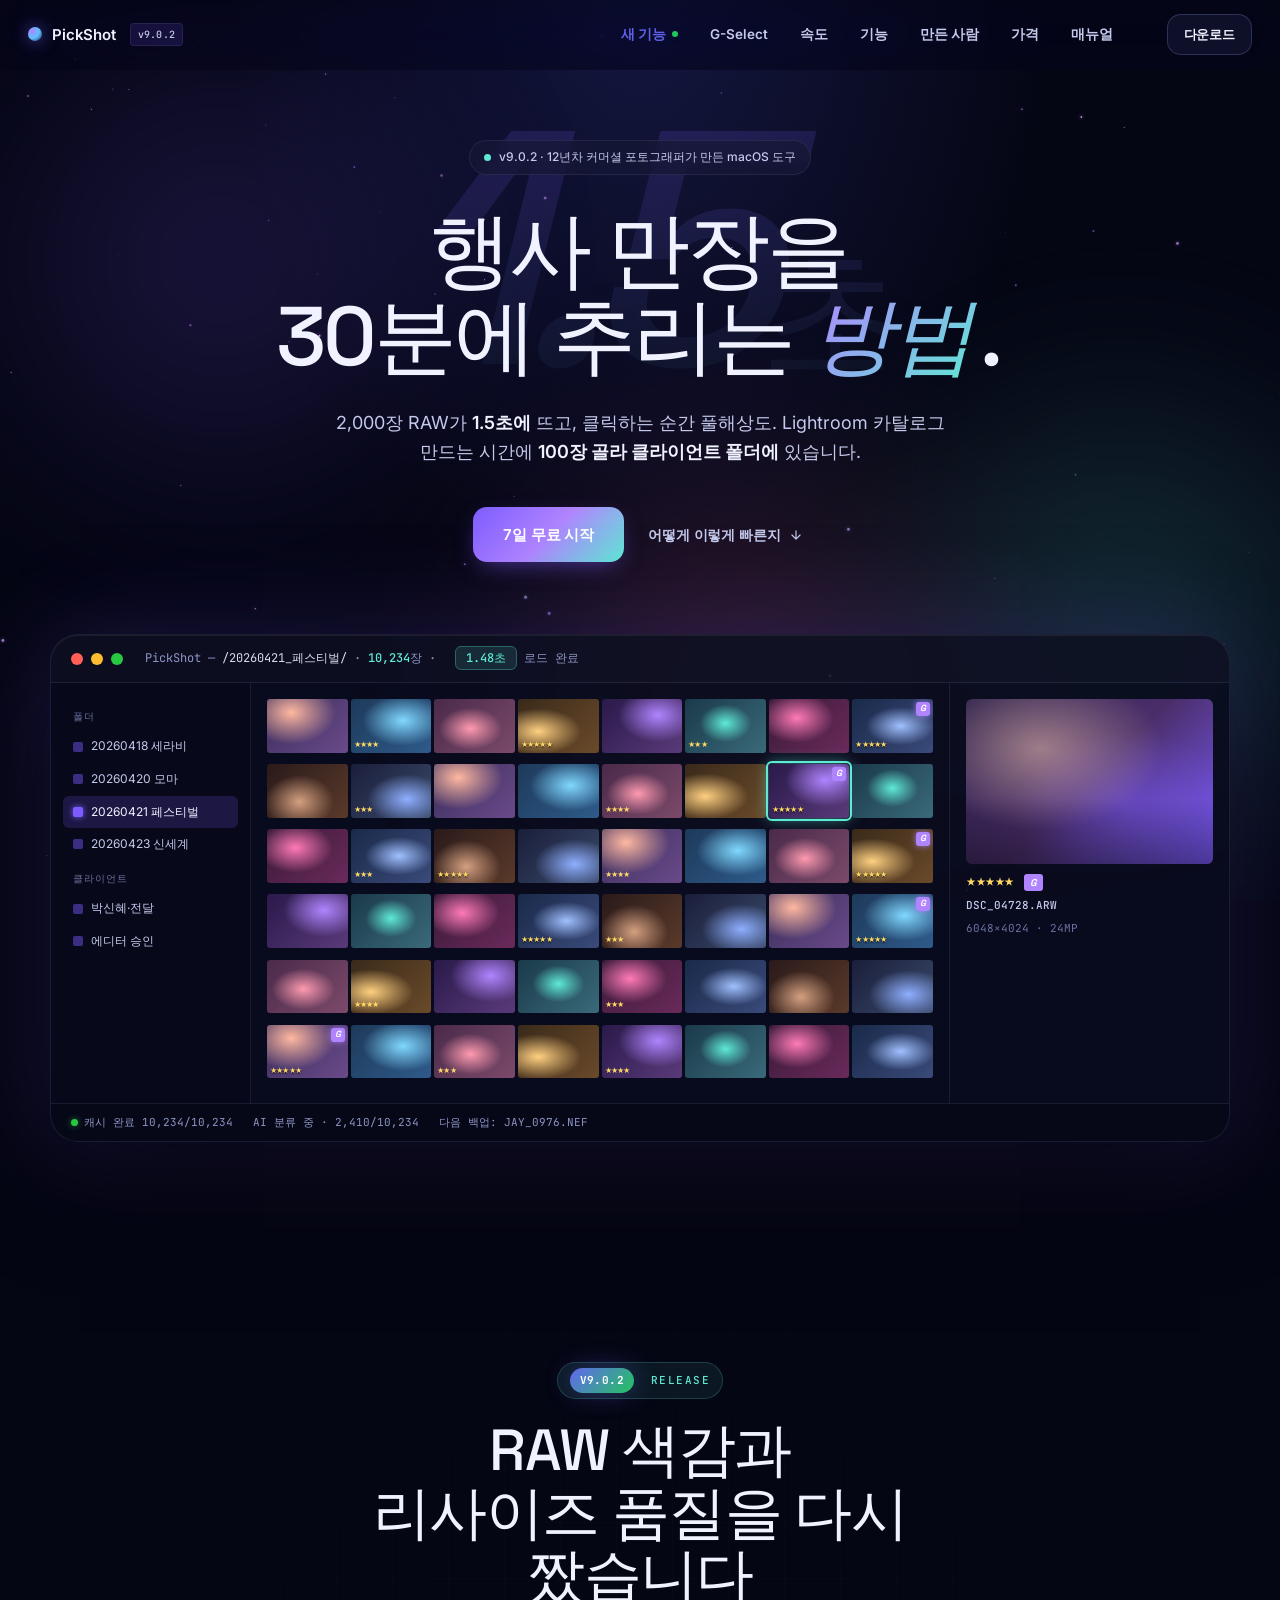
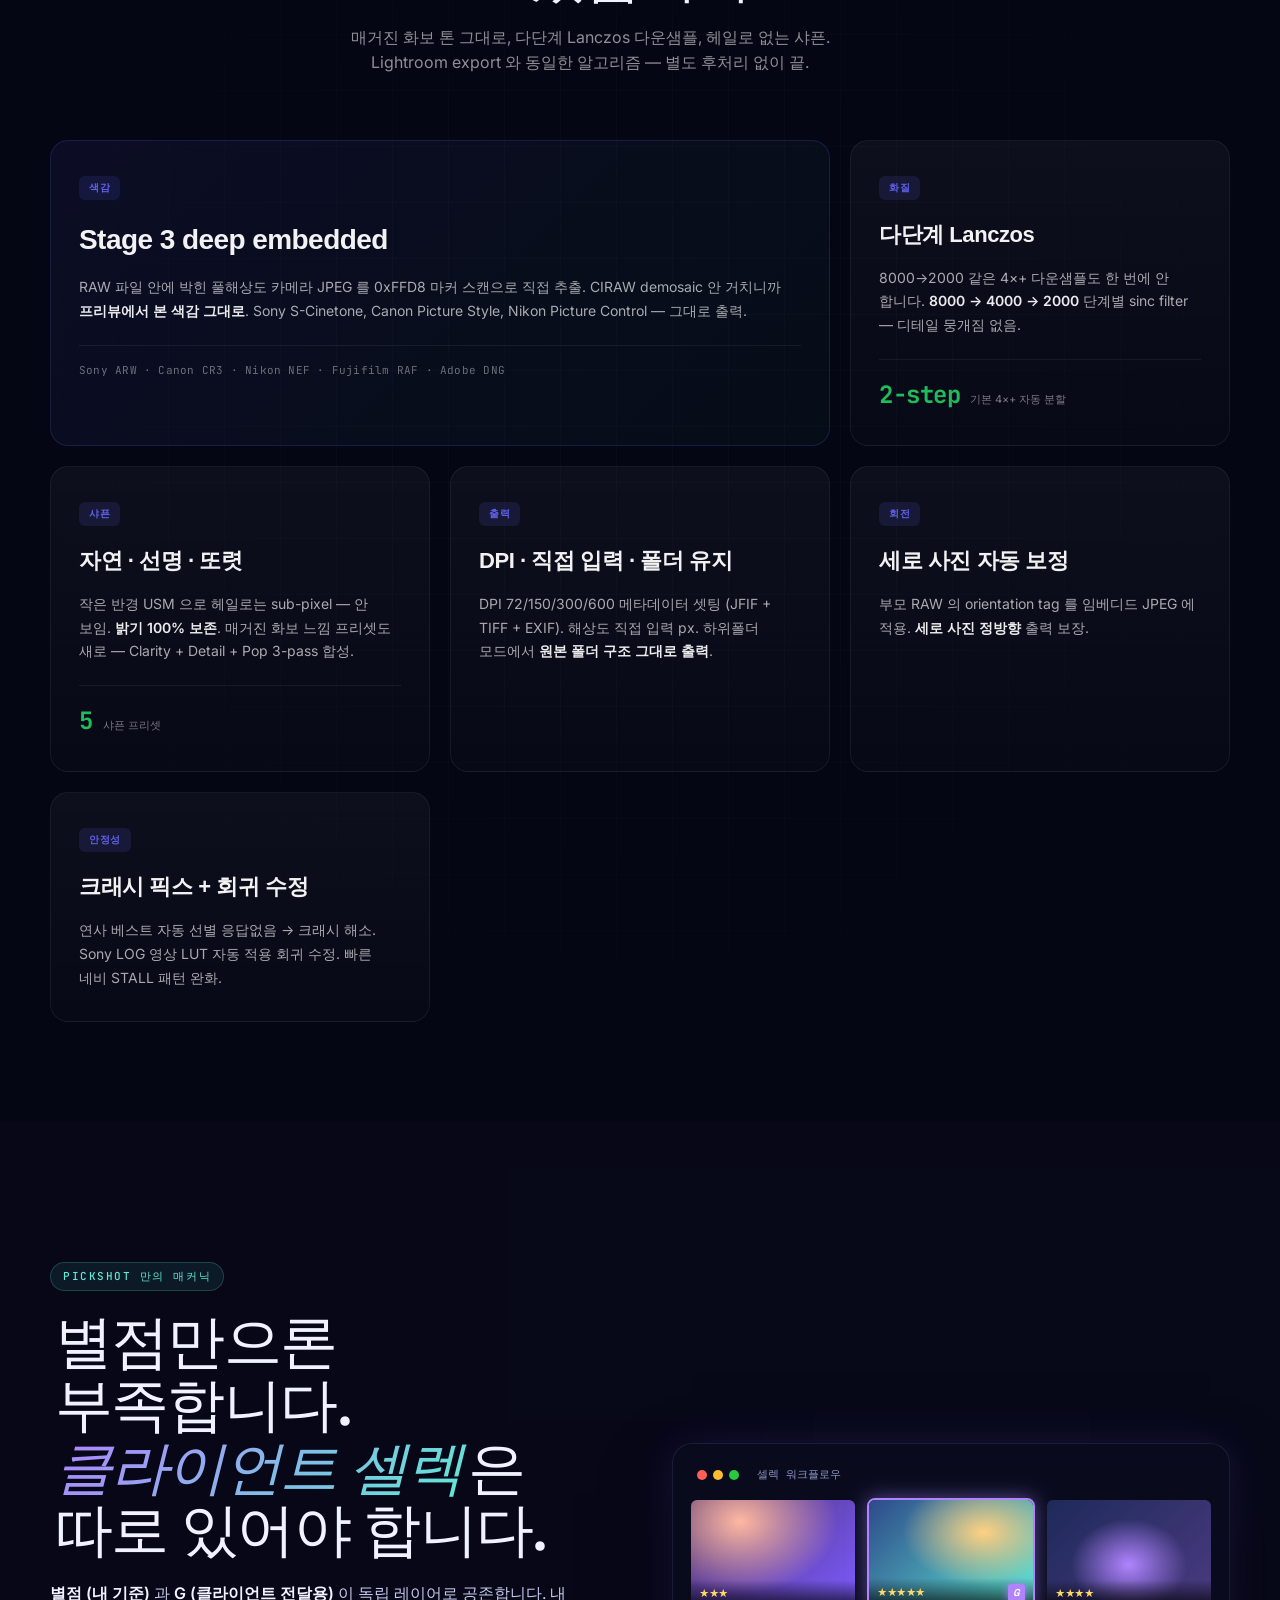
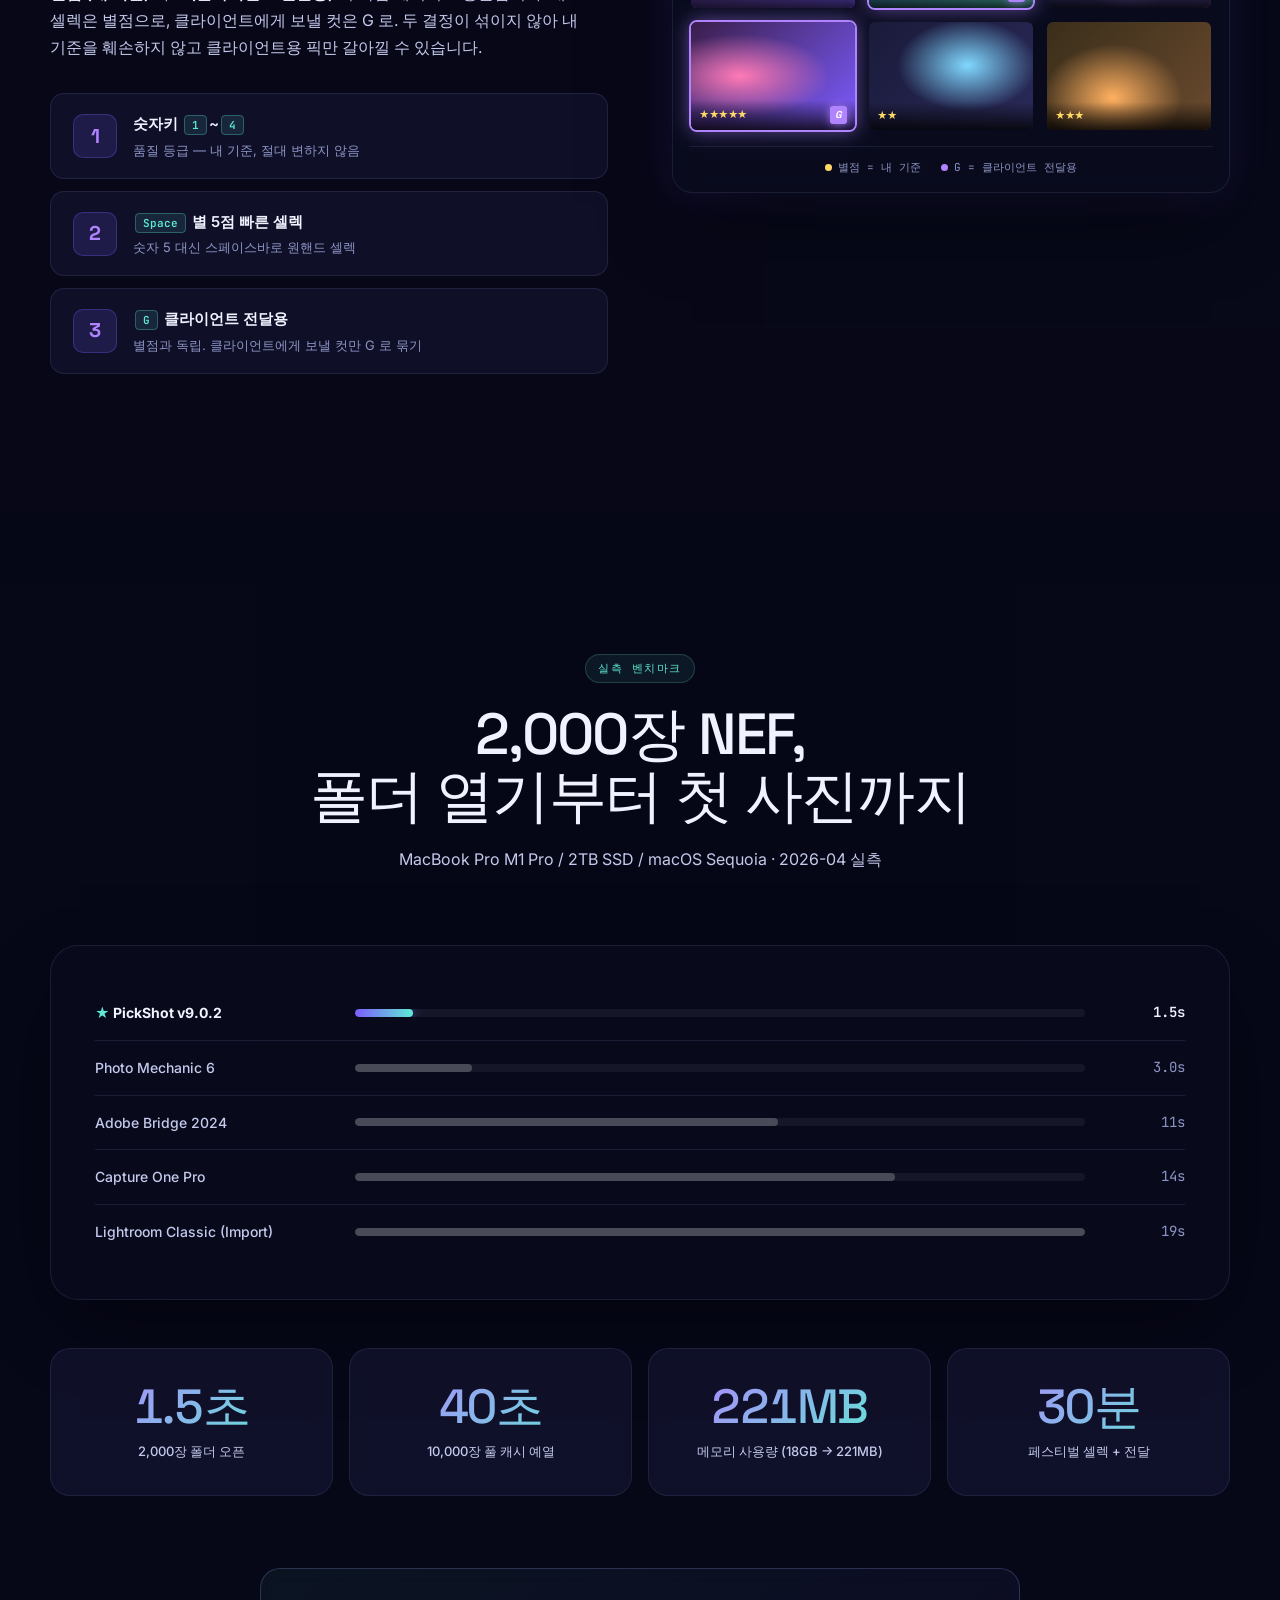
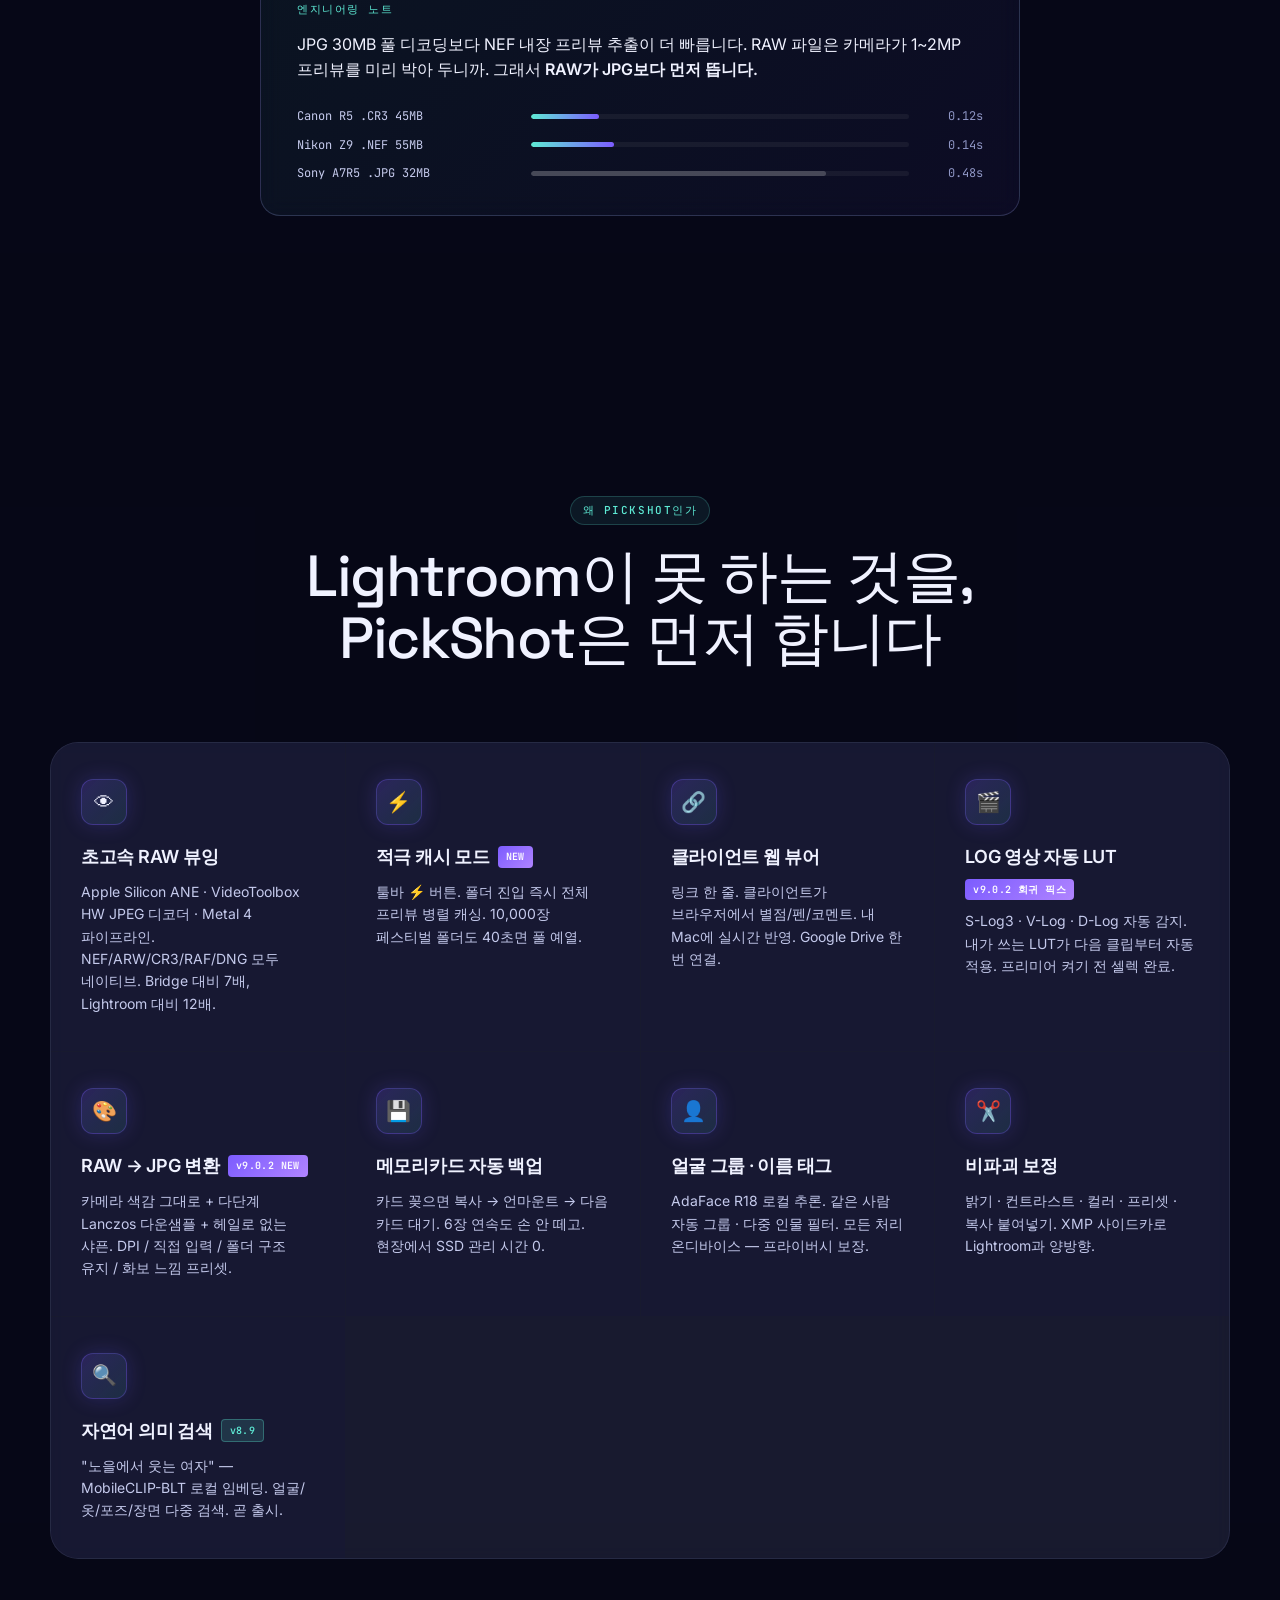
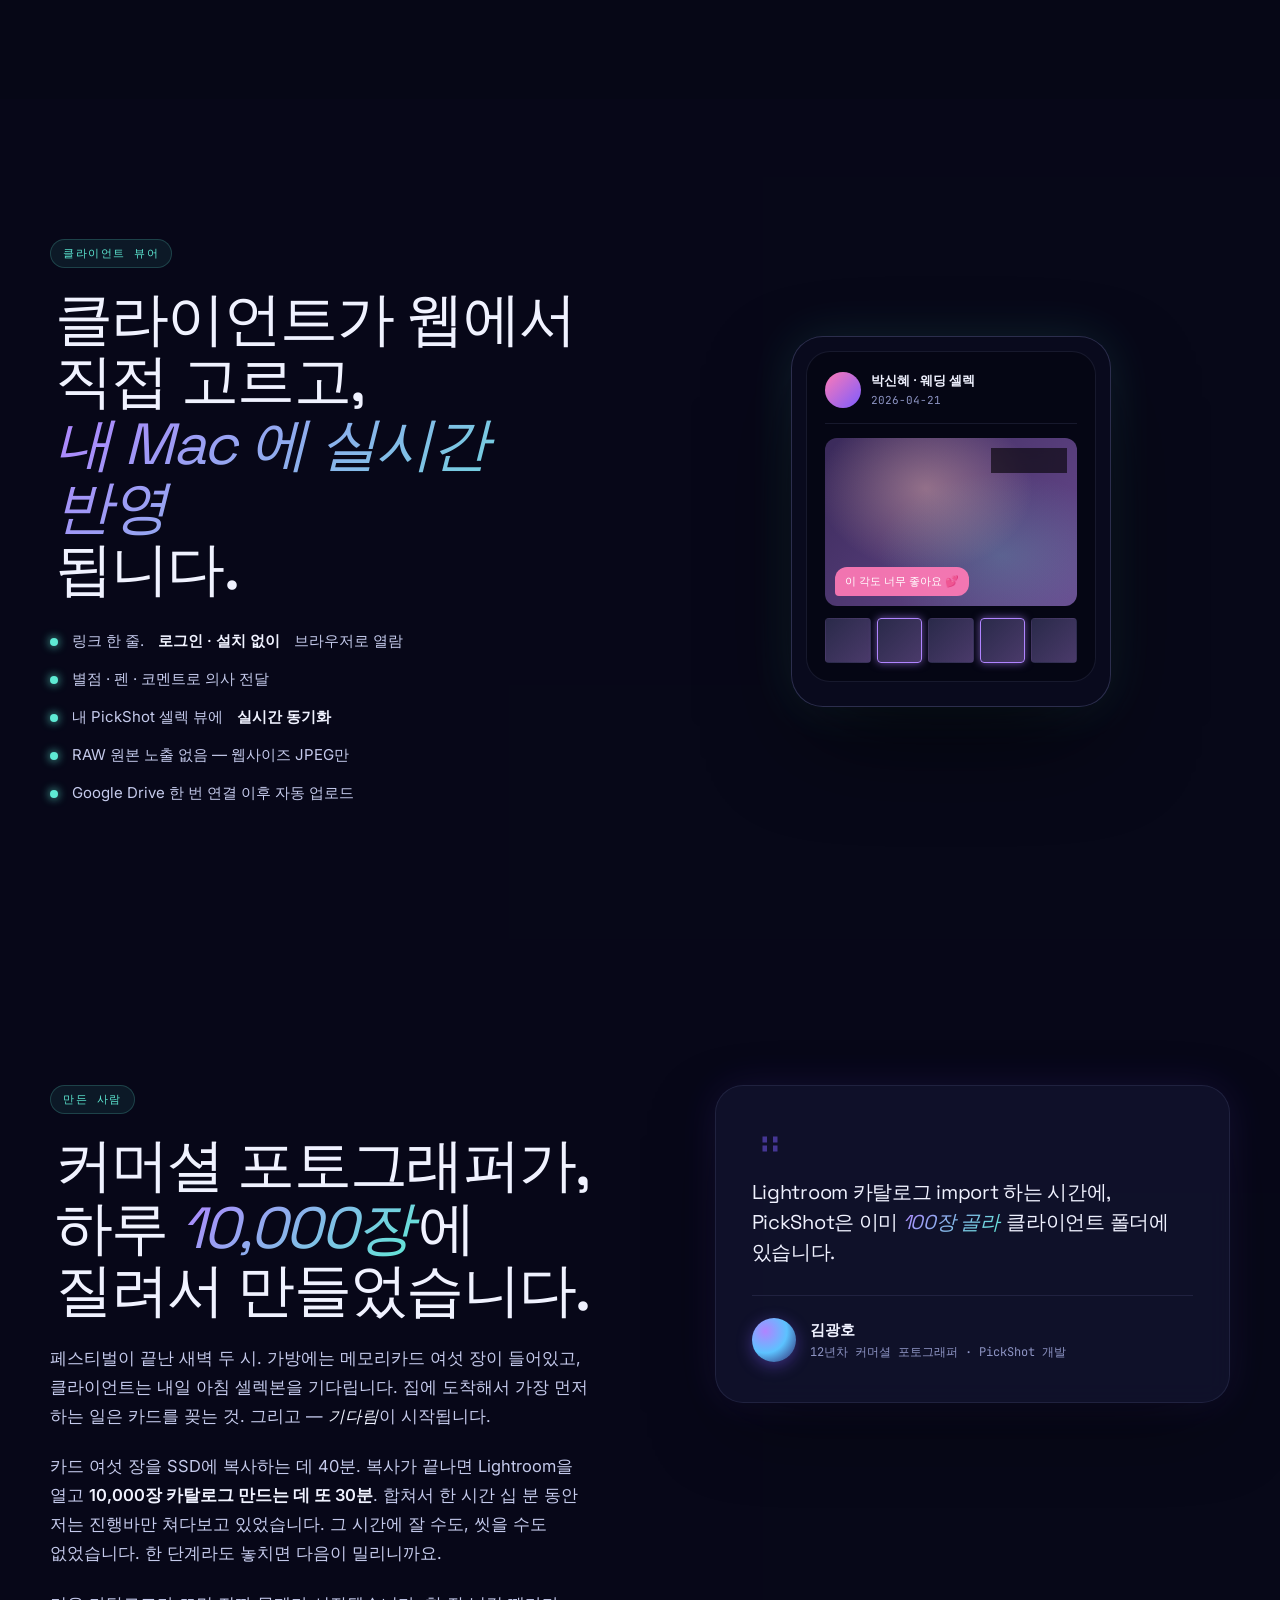
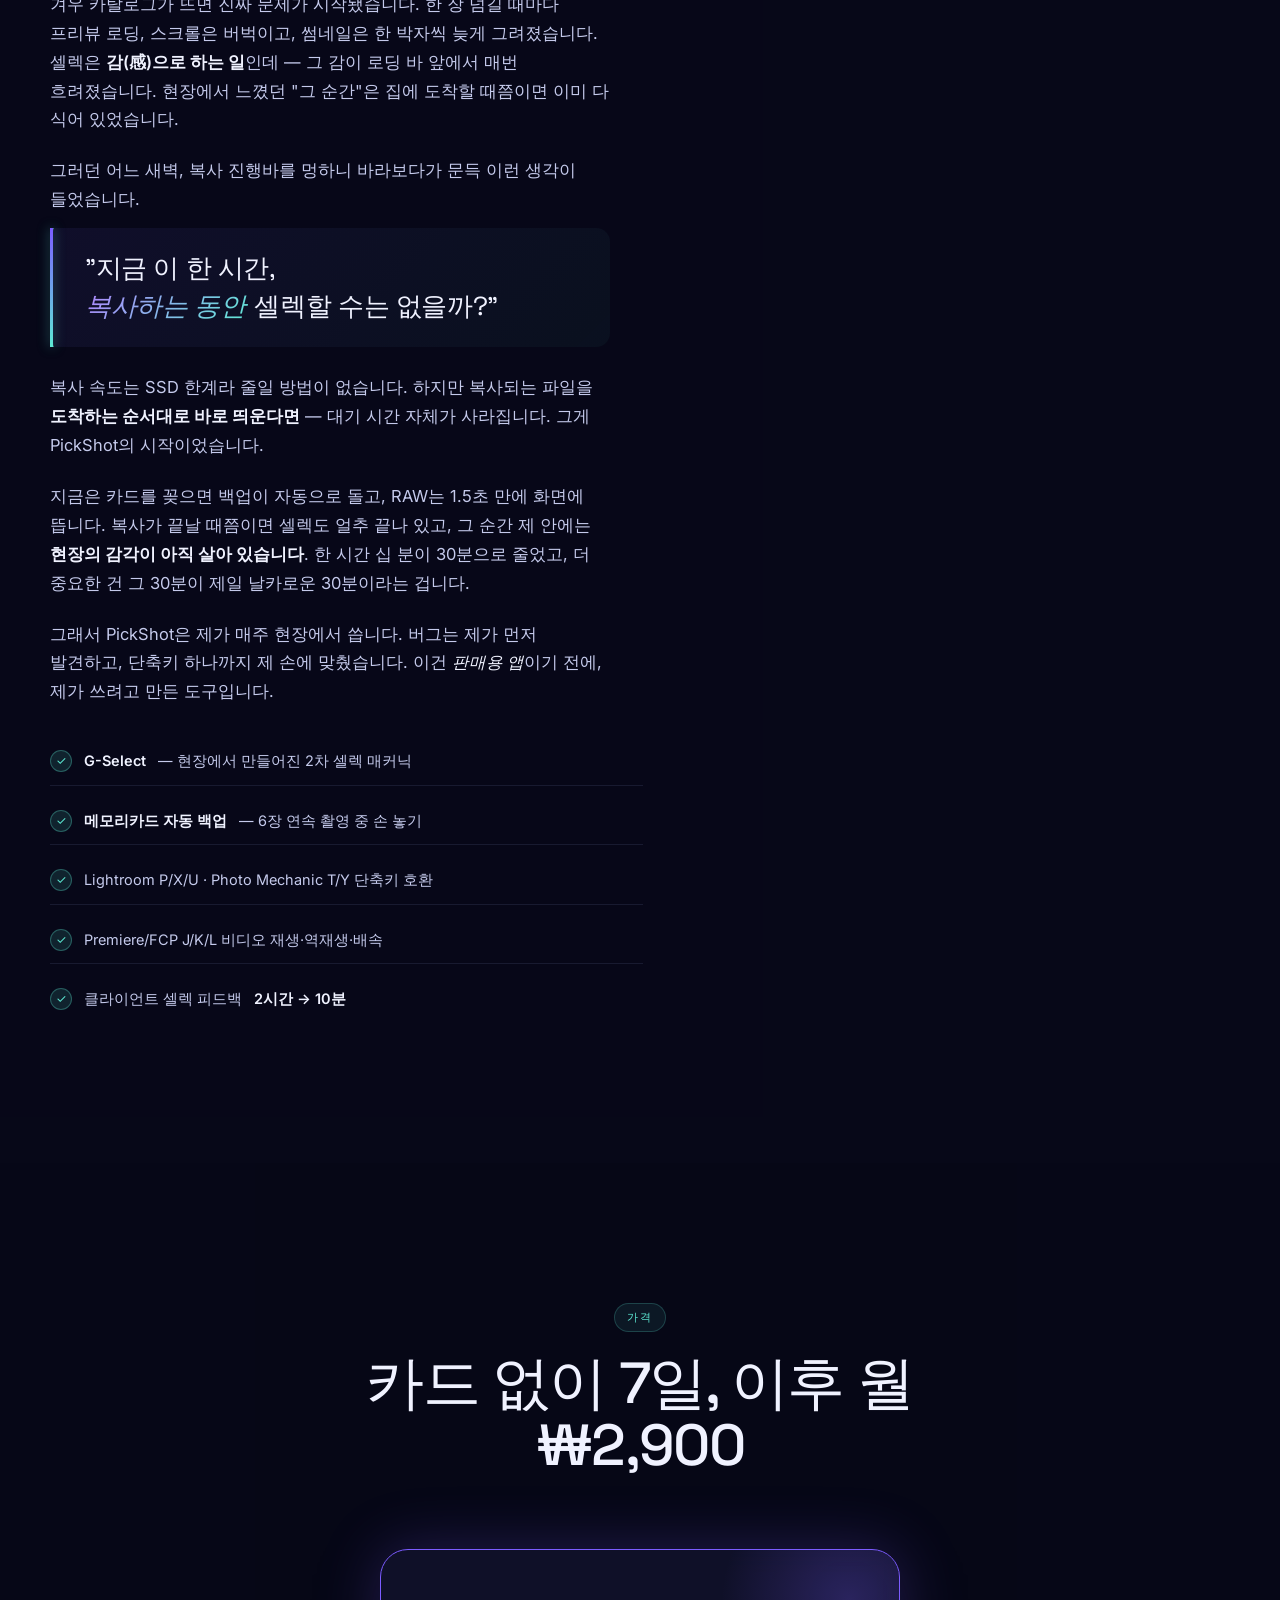
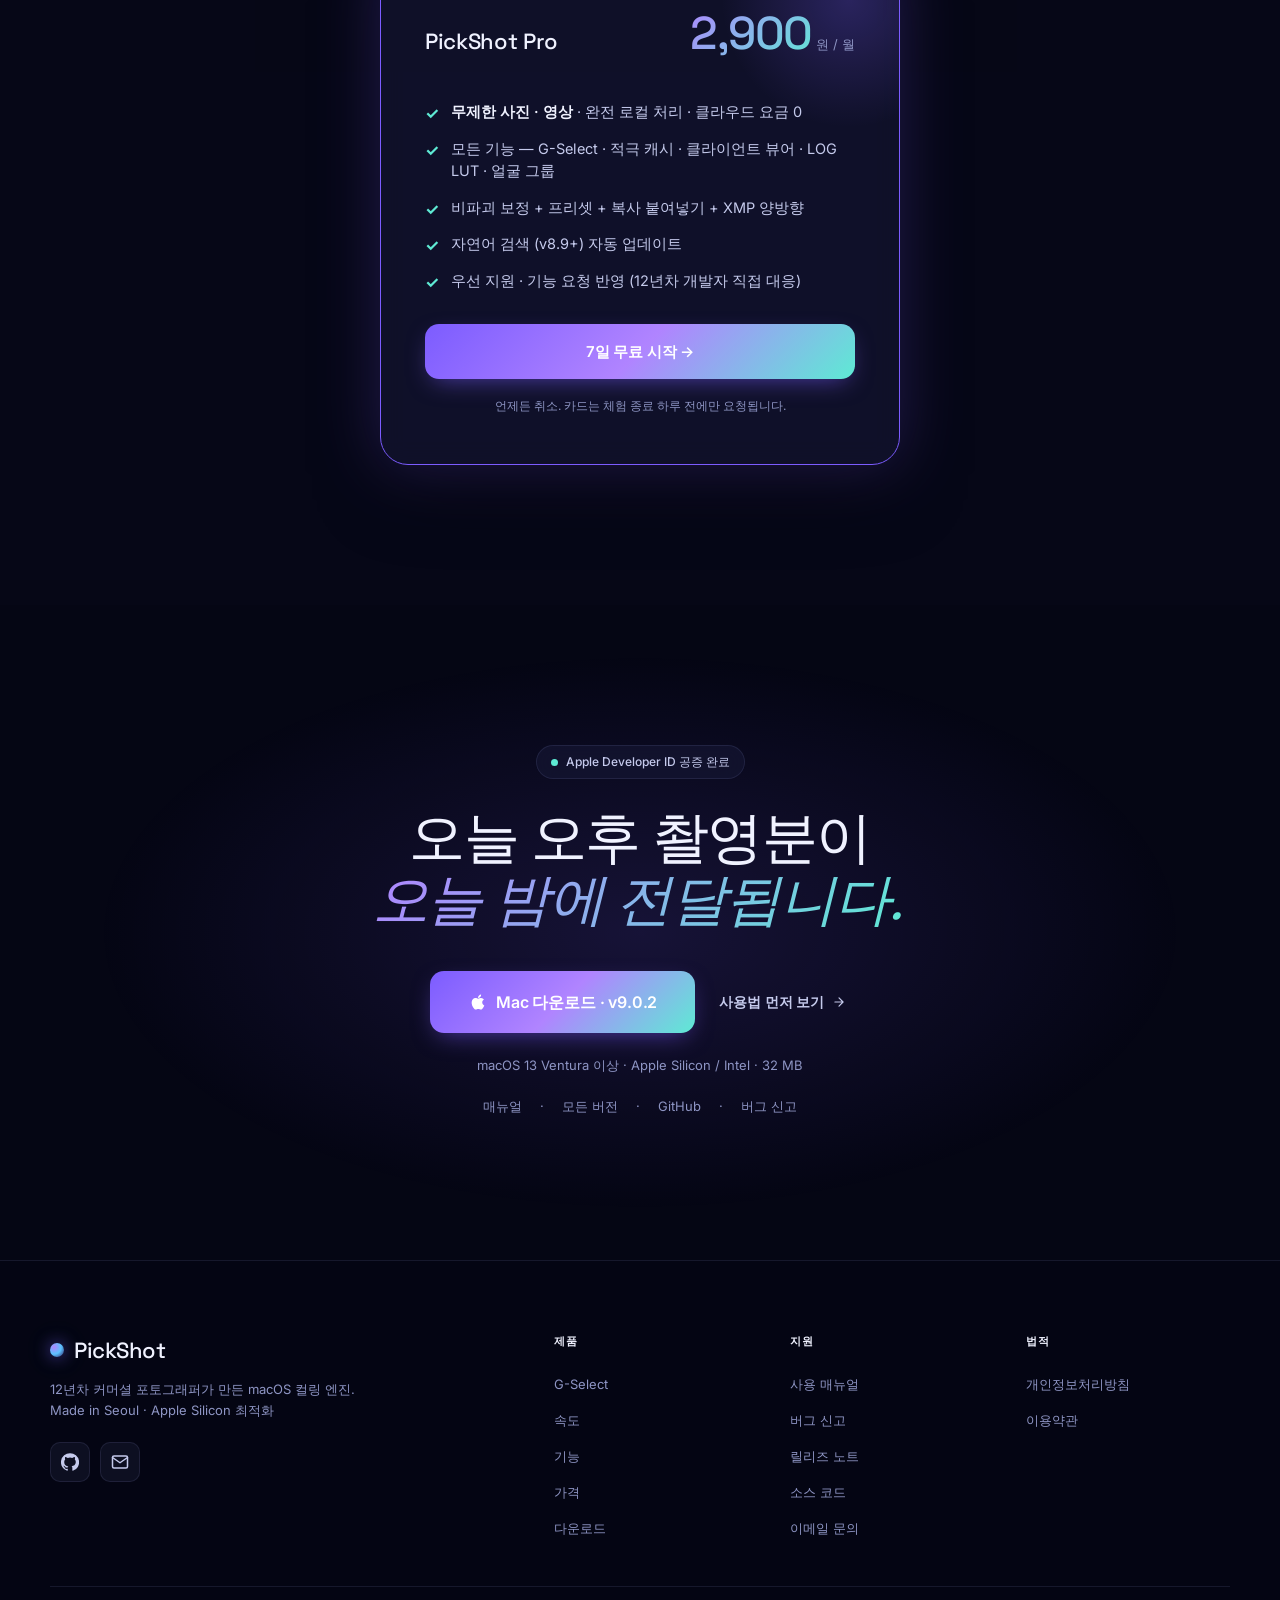
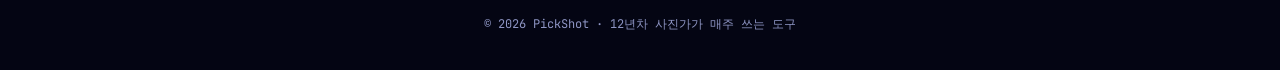
==== index.html @ ddb5039d "site: v9.0.2 다운로드 링크 + What's New 섹션 + 디자인 추가 - index.html v9.0.2 버전 표기 일괄 갱신 - 다운로드 URL → PickShot-" ====
<!DOCTYPE html>
<html lang="ko">
<head>
<meta charset="UTF-8">
<meta name="viewport" content="width=device-width, initial-scale=1.0">
<meta name="description" content="PickShot v9.0.2 — 행사 만장을 30분에 추리는 macOS 컬링 엔진. 12년차 커머셜 포토그래퍼가 만듦. 2,000장 RAW 1.5초. 7일 무료.">
<meta name="theme-color" content="#050614">
<meta property="og:title" content="PickShot — 행사 만장을 30분에 추리는 방법">
<meta property="og:description" content="v9.0.2 · 12년차 커머셜 포토그래퍼가 만든 macOS 셀렉 엔진. 7일 무료.">
<meta property="og:type" content="website">
<title>PickShot — 행사 만장을 30분에 추리는 방법</title>
<link rel="stylesheet" href="style.css">
<link rel="preconnect" href="https://fonts.googleapis.com">
<link rel="preconnect" href="https://fonts.gstatic.com" crossorigin>
<link href="https://fonts.googleapis.com/css2?family=Space+Grotesk:wght@400;500;600;700&family=Inter:wght@300;400;500;600;700&family=JetBrains+Mono:wght@400;500&display=swap" rel="stylesheet">
</head>
<body>

<div class="starfield" aria-hidden="true"><canvas id="stars-canvas"></canvas></div>
<div class="aurora" aria-hidden="true">
  <div class="aurora-blob b1"></div>
  <div class="aurora-blob b2"></div>
  <div class="aurora-blob b3"></div>
</div>

<!-- ============ NAV ============ -->
<nav class="nav" id="nav">
  <div class="nav-inner">
    <a href="#" class="logo">
      <span class="logo-orb"></span>
      <span class="logo-text">PickShot</span>
      <span class="logo-ver">v9.0.2</span>
    </a>
    <div class="nav-links">
      <a href="#whatsnew" class="nav-new">새 기능 <span class="nav-dot"></span></a>
      <a href="#gselect">G-Select</a>
      <a href="#speed">속도</a>
      <a href="#features">기능</a>
      <a href="#craft">만든 사람</a>
      <a href="#pricing">가격</a>
      <a href="manual.html">매뉴얼</a>
    </div>
    <a href="#download" class="btn btn-secondary btn-sm">다운로드</a>
  </div>
</nav>

<!-- ============ HERO ============ -->
<section class="hero">
  <div class="hero-inner">
    <div class="hero-big-num" aria-hidden="true">1.5<span class="hero-big-unit">초</span></div>

    <div class="hero-eyebrow">
      <span class="eyebrow-pulse"></span>
      v9.0.2 · 12년차 커머셜 포토그래퍼가 만든 macOS 도구
    </div>

    <h1 class="hero-title">
      <span class="h-line">행사 만장을</span>
      <span class="h-line">30분에 추리는 <span class="italic">방법</span>.</span>
    </h1>

    <p class="hero-sub">
      2,000장 RAW가 <strong>1.5초에</strong> 뜨고,
      클릭하는 순간 풀해상도. Lightroom 카탈로그 만드는 시간에
      <strong>100장 골라 클라이언트 폴더에</strong> 있습니다.
    </p>

    <div class="hero-cta">
      <a href="#download" class="btn btn-primary btn-lg">7일 무료 시작</a>
      <a href="#gselect" class="btn btn-ghost">
        어떻게 이렇게 빠른지
        <svg width="14" height="14" viewBox="0 0 24 24" fill="none" stroke="currentColor" stroke-width="2" stroke-linecap="round" stroke-linejoin="round"><path d="M12 5v14M5 12l7 7 7-7"/></svg>
      </a>
    </div>

    <!-- App mockup — synthetic thumbnails -->
    <div class="hero-app" data-reveal>
      <div class="app-frame">
        <div class="app-chrome">
          <span class="dot r"></span><span class="dot y"></span><span class="dot g"></span>
          <span class="app-title">PickShot — <span id="app-folder">/20260421_페스티벌/</span> · <span id="app-count">10,234</span>장 · <span class="app-timer" id="app-timer">1.48초</span> 로드 완료</span>
        </div>
        <div class="app-body">
          <!-- Sidebar -->
          <aside class="app-side">
            <div class="side-section">폴더</div>
            <div class="side-item">20260418 세라비</div>
            <div class="side-item">20260420 모마</div>
            <div class="side-item active">20260421 페스티벌</div>
            <div class="side-item">20260423 신세계</div>
            <div class="side-section">클라이언트</div>
            <div class="side-item">박신혜·전달</div>
            <div class="side-item">에디터 승인</div>
          </aside>

          <!-- Thumbnail grid (synthetic) -->
          <div class="app-grid" id="app-grid"></div>

          <!-- Preview pane -->
          <div class="app-preview">
            <div class="preview-img"></div>
            <div class="preview-meta">
              <span class="stars">★★★★★</span>
              <span class="g-badge">G</span>
              <span class="meta-name">DSC_04728.ARW</span>
              <span class="meta-res">6048×4024 · 24MP</span>
            </div>
          </div>
        </div>
        <div class="app-status">
          <span class="status-item"><span class="status-dot green"></span>캐시 완료 10,234/10,234</span>
          <span class="status-item">AI 분류 중 · 2,410/10,234</span>
          <span class="status-item">다음 백업: JAY_0976.NEF</span>
        </div>
      </div>
    </div>
  </div>
</section>

<!-- ============ WHAT'S NEW v9.0.2 ============ -->
<section class="section section-whatsnew" id="whatsnew">
  <div class="section-inner">
    <div class="whatsnew-head">
      <div class="kicker"><span class="ver-pill">v9.0.2</span> RELEASE</div>
      <h2 class="section-title">RAW 색감과<br>리사이즈 품질을 다시 짰습니다</h2>
      <p class="section-sub">매거진 화보 톤 그대로, 다단계 Lanczos 다운샘플, 헤일로 없는 샤픈.<br>Lightroom export 와 동일한 알고리즘 — 별도 후처리 없이 끝.</p>
    </div>

    <div class="whatsnew-grid">
      <!-- 1. Stage 3 색감 -->
      <div class="wn-card wn-hero" data-reveal>
        <div class="wn-tag">색감</div>
        <div class="wn-title">Stage 3 deep embedded</div>
        <div class="wn-body">
          RAW 파일 안에 박힌 풀해상도 카메라 JPEG 를 0xFFD8 마커 스캔으로 직접 추출.
          CIRAW demosaic 안 거치니까 <strong>프리뷰에서 본 색감 그대로</strong>.
          Sony S-Cinetone, Canon Picture Style, Nikon Picture Control — 그대로 출력.
        </div>
        <div class="wn-meta">Sony ARW · Canon CR3 · Nikon NEF · Fujifilm RAF · Adobe DNG</div>
      </div>

      <!-- 2. Multi-step Lanczos -->
      <div class="wn-card" data-reveal>
        <div class="wn-tag">화질</div>
        <div class="wn-title">다단계 Lanczos</div>
        <div class="wn-body">
          8000→2000 같은 4×+ 다운샘플도 한 번에 안 합니다.
          <strong>8000 → 4000 → 2000</strong> 단계별 sinc filter — 디테일 뭉개짐 없음.
        </div>
        <div class="wn-stat"><span class="wn-num">2-step</span><span class="wn-cap">기본 4×+ 자동 분할</span></div>
      </div>

      <!-- 3. 샤픈 -->
      <div class="wn-card" data-reveal>
        <div class="wn-tag">샤픈</div>
        <div class="wn-title">자연 · 선명 · 또렷</div>
        <div class="wn-body">
          작은 반경 USM 으로 헤일로는 sub-pixel — 안 보임.
          <strong>밝기 100% 보존</strong>.
          매거진 화보 느낌 프리셋도 새로 — Clarity + Detail + Pop 3-pass 합성.
        </div>
        <div class="wn-stat"><span class="wn-num">5</span><span class="wn-cap">샤픈 프리셋</span></div>
      </div>

      <!-- 4. DPI / 해상도 -->
      <div class="wn-card" data-reveal>
        <div class="wn-tag">출력</div>
        <div class="wn-title">DPI · 직접 입력 · 폴더 유지</div>
        <div class="wn-body">
          DPI 72/150/300/600 메타데이터 셋팅 (JFIF + TIFF + EXIF).
          해상도 직접 입력 px.
          하위폴더 모드에서 <strong>원본 폴더 구조 그대로 출력</strong>.
        </div>
      </div>

      <!-- 5. 회전 자동 -->
      <div class="wn-card" data-reveal>
        <div class="wn-tag">회전</div>
        <div class="wn-title">세로 사진 자동 보정</div>
        <div class="wn-body">
          부모 RAW 의 orientation tag 를 임베디드 JPEG 에 적용.
          <strong>세로 사진 정방향</strong> 출력 보장.
        </div>
      </div>

      <!-- 6. 안정성 -->
      <div class="wn-card" data-reveal>
        <div class="wn-tag">안정성</div>
        <div class="wn-title">크래시 픽스 + 회귀 수정</div>
        <div class="wn-body">
          연사 베스트 자동 선별 응답없음 → 크래시 해소.
          Sony LOG 영상 LUT 자동 적용 회귀 수정.
          빠른 네비 STALL 패턴 완화.
        </div>
      </div>
    </div>
  </div>
</section>

<!-- ============ G-SELECT (promoted to #2) ============ -->
<section class="section section-gselect" id="gselect">
  <div class="section-inner">
    <div class="gs-grid">
      <div class="gs-copy">
        <div class="kicker">PickShot 만의 매커닉</div>
        <h2 class="section-title">
          별점만으론 부족합니다.<br>
          <span class="italic">클라이언트 셀렉</span>은 따로 있어야 합니다.
        </h2>
        <p class="section-sub">
          <strong>별점 (내 기준)</strong> 과 <strong>G (클라이언트 전달용)</strong> 이
          독립 레이어로 공존합니다. 내 셀렉은 별점으로, 클라이언트에게 보낼 컷은 G 로.
          두 결정이 섞이지 않아 내 기준을 훼손하지 않고 클라이언트용 픽만 갈아낄 수 있습니다.
        </p>
        <div class="gs-steps">
          <div class="gs-step" data-reveal>
            <div class="gs-step-num">1</div>
            <div>
              <div class="gs-step-title">숫자키 <kbd>1</kbd>~<kbd>4</kbd></div>
              <div class="gs-step-desc">품질 등급 — 내 기준, 절대 변하지 않음</div>
            </div>
          </div>
          <div class="gs-step" data-reveal>
            <div class="gs-step-num">2</div>
            <div>
              <div class="gs-step-title"><kbd>Space</kbd> 별 5점 빠른 셀렉</div>
              <div class="gs-step-desc">숫자 5 대신 스페이스바로 원핸드 셀렉</div>
            </div>
          </div>
          <div class="gs-step" data-reveal>
            <div class="gs-step-num">3</div>
            <div>
              <div class="gs-step-title"><kbd>G</kbd> 클라이언트 전달용</div>
              <div class="gs-step-desc">별점과 독립. 클라이언트에게 보낼 컷만 G 로 묶기</div>
            </div>
          </div>
        </div>
      </div>

      <div class="gs-demo" data-reveal>
        <div class="gs-mock">
          <div class="gs-mock-head">
            <span class="dot r"></span><span class="dot y"></span><span class="dot g"></span>
            <span>셀렉 워크플로우</span>
          </div>
          <div class="gs-tiles">
            <div class="gs-tile"><div class="gs-ph g-ph-1"></div><div class="gs-meta"><span class="gs-stars">★★★</span></div></div>
            <div class="gs-tile picked"><div class="gs-ph g-ph-2"></div><div class="gs-meta"><span class="gs-stars">★★★★★</span><span class="gs-g">G</span></div></div>
            <div class="gs-tile"><div class="gs-ph g-ph-3"></div><div class="gs-meta"><span class="gs-stars">★★★★</span></div></div>
            <div class="gs-tile picked"><div class="gs-ph g-ph-4"></div><div class="gs-meta"><span class="gs-stars">★★★★★</span><span class="gs-g">G</span></div></div>
            <div class="gs-tile"><div class="gs-ph g-ph-5"></div><div class="gs-meta"><span class="gs-stars">★★</span></div></div>
            <div class="gs-tile"><div class="gs-ph g-ph-6"></div><div class="gs-meta"><span class="gs-stars">★★★</span></div></div>
          </div>
          <div class="gs-legend">
            <span><span class="dot-s"></span>별점 = 내 기준</span>
            <span><span class="dot-g"></span>G = 클라이언트 전달용</span>
          </div>
        </div>
      </div>
    </div>
  </div>
</section>

<!-- ============ SPEED & BENCH ============ -->
<section class="section section-speed" id="speed">
  <div class="section-inner">
    <div class="section-head center">
      <div class="kicker">실측 벤치마크</div>
      <h2 class="section-title">2,000장 NEF,<br>폴더 열기부터 첫 사진까지</h2>
      <p class="section-sub center">MacBook Pro M1 Pro / 2TB SSD / macOS Sequoia · 2026-04 실측</p>
    </div>

    <div class="speed-bench" data-reveal>
      <div class="bench-row">
        <span class="bench-app">PickShot v9.0.2</span>
        <div class="bench-bar"><div class="bench-fill us" style="--w:8%"></div></div>
        <span class="bench-time"><strong>1.5s</strong></span>
      </div>
      <div class="bench-row">
        <span class="bench-app">Photo Mechanic 6</span>
        <div class="bench-bar"><div class="bench-fill them" style="--w:16%"></div></div>
        <span class="bench-time">3.0s</span>
      </div>
      <div class="bench-row">
        <span class="bench-app">Adobe Bridge 2024</span>
        <div class="bench-bar"><div class="bench-fill them" style="--w:58%"></div></div>
        <span class="bench-time">11s</span>
      </div>
      <div class="bench-row">
        <span class="bench-app">Capture One Pro</span>
        <div class="bench-bar"><div class="bench-fill them" style="--w:74%"></div></div>
        <span class="bench-time">14s</span>
      </div>
      <div class="bench-row">
        <span class="bench-app">Lightroom Classic (Import)</span>
        <div class="bench-bar"><div class="bench-fill them" style="--w:100%"></div></div>
        <span class="bench-time">19s</span>
      </div>
    </div>

    <div class="speed-cards">
      <div class="speed-card" data-reveal>
        <div class="speed-num" data-count="1.5" data-suffix="초">0.0초</div>
        <div class="speed-label">2,000장 폴더 오픈</div>
      </div>
      <div class="speed-card" data-reveal>
        <div class="speed-num" data-count="40" data-suffix="초">0초</div>
        <div class="speed-label">10,000장 풀 캐시 예열</div>
      </div>
      <div class="speed-card" data-reveal>
        <div class="speed-num" data-count="221" data-suffix="MB">0MB</div>
        <div class="speed-label">메모리 사용량 (18GB → 221MB)</div>
      </div>
      <div class="speed-card" data-reveal>
        <div class="speed-num" data-count="30" data-suffix="분">0분</div>
        <div class="speed-label">페스티벌 셀렉 + 전달</div>
      </div>
    </div>

    <div class="tip-box" data-reveal>
      <div class="tip-label">엔지니어링 노트</div>
      <p class="tip-body">
        JPG 30MB 풀 디코딩보다 NEF 내장 프리뷰 추출이 더 빠릅니다.
        RAW 파일은 카메라가 1~2MP 프리뷰를 미리 박아 두니까.
        그래서 <strong>RAW가 JPG보다 먼저 뜹니다.</strong>
      </p>
      <div class="tip-bench">
        <div class="tip-row"><span>Canon R5 .CR3 45MB</span><div class="tip-bar"><div class="tip-fill us" style="--w:18%"></div></div><span class="tip-t">0.12s</span></div>
        <div class="tip-row"><span>Nikon Z9 .NEF 55MB</span><div class="tip-bar"><div class="tip-fill us" style="--w:22%"></div></div><span class="tip-t">0.14s</span></div>
        <div class="tip-row"><span>Sony A7R5 .JPG 32MB</span><div class="tip-bar"><div class="tip-fill them" style="--w:78%"></div></div><span class="tip-t">0.48s</span></div>
      </div>
    </div>
  </div>
</section>

<!-- ============ FEATURES ============ -->
<section class="section section-features" id="features">
  <div class="section-inner">
    <div class="section-head center">
      <div class="kicker">왜 PickShot인가</div>
      <h2 class="section-title">Lightroom이 못 하는 것을,<br>PickShot은 먼저 합니다</h2>
    </div>

    <div class="features-grid">
      <div class="feat" data-reveal>
        <div class="feat-ico">👁</div>
        <div class="feat-title">초고속 RAW 뷰잉</div>
        <div class="feat-desc">
          Apple Silicon ANE · VideoToolbox HW JPEG 디코더 · Metal 4 파이프라인.
          NEF/ARW/CR3/RAF/DNG 모두 네이티브. Bridge 대비 7배, Lightroom 대비 12배.
        </div>
      </div>
      <div class="feat" data-reveal>
        <div class="feat-ico">⚡</div>
        <div class="feat-title">적극 캐시 모드 <span class="feat-new">NEW</span></div>
        <div class="feat-desc">
          툴바 ⚡ 버튼. 폴더 진입 즉시 전체 프리뷰 병렬 캐싱.
          10,000장 페스티벌 폴더도 40초면 풀 예열.
        </div>
      </div>
      <div class="feat" data-reveal>
        <div class="feat-ico">🔗</div>
        <div class="feat-title">클라이언트 웹 뷰어</div>
        <div class="feat-desc">
          링크 한 줄. 클라이언트가 브라우저에서 별점/펜/코멘트.
          내 Mac에 실시간 반영. Google Drive 한 번 연결.
        </div>
      </div>
      <div class="feat" data-reveal>
        <div class="feat-ico">🎬</div>
        <div class="feat-title">LOG 영상 자동 LUT <span class="feat-new">v9.0.2 회귀 픽스</span></div>
        <div class="feat-desc">
          S-Log3 · V-Log · D-Log 자동 감지. 내가 쓰는 LUT가
          다음 클립부터 자동 적용. 프리미어 켜기 전 셀렉 완료.
        </div>
      </div>

      <div class="feat" data-reveal>
        <div class="feat-ico">🎨</div>
        <div class="feat-title">RAW → JPG 변환 <span class="feat-new">v9.0.2 NEW</span></div>
        <div class="feat-desc">
          카메라 색감 그대로 + 다단계 Lanczos 다운샘플 + 헤일로 없는 샤픈.
          DPI / 직접 입력 / 폴더 구조 유지 / 화보 느낌 프리셋.
        </div>
      </div>
      <div class="feat" data-reveal>
        <div class="feat-ico">💾</div>
        <div class="feat-title">메모리카드 자동 백업</div>
        <div class="feat-desc">
          카드 꽂으면 복사 → 언마운트 → 다음 카드 대기.
          6장 연속도 손 안 떼고. 현장에서 SSD 관리 시간 0.
        </div>
      </div>
      <div class="feat" data-reveal>
        <div class="feat-ico">👤</div>
        <div class="feat-title">얼굴 그룹 · 이름 태그</div>
        <div class="feat-desc">
          AdaFace R18 로컬 추론. 같은 사람 자동 그룹 · 다중 인물 필터.
          모든 처리 온디바이스 — 프라이버시 보장.
        </div>
      </div>
      <div class="feat" data-reveal>
        <div class="feat-ico">✂️</div>
        <div class="feat-title">비파괴 보정</div>
        <div class="feat-desc">
          밝기 · 컨트라스트 · 컬러 · 프리셋 · 복사 붙여넣기.
          XMP 사이드카로 Lightroom과 양방향.
        </div>
      </div>
      <div class="feat" data-reveal>
        <div class="feat-ico">🔍</div>
        <div class="feat-title">자연어 의미 검색 <span class="feat-soon">v8.9</span></div>
        <div class="feat-desc">
          "노을에서 웃는 여자" — MobileCLIP-BLT 로컬 임베딩.
          얼굴/옷/포즈/장면 다중 검색. 곧 출시.
        </div>
      </div>
    </div>
  </div>
</section>

<!-- ============ CLIENT VIEWER ============ -->
<section class="section section-client">
  <div class="section-inner">
    <div class="cv-grid">
      <div class="cv-copy">
        <div class="kicker">클라이언트 뷰어</div>
        <h2 class="section-title">
          클라이언트가 웹에서 직접 고르고,<br>
          <span class="italic">내 Mac 에 실시간 반영</span>됩니다.
        </h2>
        <ul class="cv-list">
          <li><span class="cv-dot"></span>링크 한 줄. <strong>로그인 · 설치 없이</strong> 브라우저로 열람</li>
          <li><span class="cv-dot"></span>별점 · 펜 · 코멘트로 의사 전달</li>
          <li><span class="cv-dot"></span>내 PickShot 셀렉 뷰에 <strong>실시간 동기화</strong></li>
          <li><span class="cv-dot"></span>RAW 원본 노출 없음 — 웹사이즈 JPEG만</li>
          <li><span class="cv-dot"></span>Google Drive 한 번 연결 이후 자동 업로드</li>
        </ul>
      </div>
      <div class="cv-demo" data-reveal>
        <div class="cv-phone">
          <div class="cv-screen">
            <div class="cv-head">
              <div class="cv-avatar"></div>
              <div>
                <div class="cv-name">박신혜 · 웨딩 셀렉</div>
                <div class="cv-date">2026-04-21</div>
              </div>
            </div>
            <div class="cv-photo">
              <div class="cv-ph"></div>
              <div class="cv-stars anim">★★★★★</div>
              <div class="cv-comment">이 각도 너무 좋아요 💕</div>
            </div>
            <div class="cv-thumbs">
              <div class="ct"></div><div class="ct picked"></div><div class="ct"></div>
              <div class="ct picked"></div><div class="ct"></div>
            </div>
          </div>
        </div>
      </div>
    </div>
  </div>
</section>

<!-- ============ CRAFT ============ -->
<section class="section section-craft" id="craft">
  <div class="section-inner">
    <div class="craft-grid">
      <div class="craft-copy">
        <div class="kicker">만든 사람</div>
        <h2 class="section-title">
          커머셜 포토그래퍼가,<br>
          하루 <span class="italic">10,000장</span>에 질려서 만들었습니다.
        </h2>
        <p class="craft-lead">
          페스티벌이 끝난 새벽 두 시. 가방에는 메모리카드 여섯 장이 들어있고,
          클라이언트는 내일 아침 셀렉본을 기다립니다. 집에 도착해서 가장 먼저
          하는 일은 카드를 꽂는 것. 그리고 — <em>기다림</em>이 시작됩니다.
        </p>
        <p class="craft-lead">
          카드 여섯 장을 SSD에 복사하는 데 40분. 복사가 끝나면 Lightroom을 열고
          <strong>10,000장 카탈로그 만드는 데 또 30분</strong>.
          합쳐서 한 시간 십 분 동안 저는 진행바만 쳐다보고 있었습니다.
          그 시간에 잘 수도, 씻을 수도 없었습니다. 한 단계라도 놓치면 다음이 밀리니까요.
        </p>
        <p class="craft-lead">
          겨우 카탈로그가 뜨면 진짜 문제가 시작됐습니다. 한 장 넘길 때마다 프리뷰 로딩,
          스크롤은 버벅이고, 썸네일은 한 박자씩 늦게 그려졌습니다.
          셀렉은 <strong>감(感)으로 하는 일</strong>인데 — 그 감이 로딩 바 앞에서 매번 흐려졌습니다.
          현장에서 느꼈던 "그 순간"은 집에 도착할 때쯤이면 이미 다 식어 있었습니다.
        </p>
        <p class="craft-lead craft-quote-line">
          그러던 어느 새벽, 복사 진행바를 멍하니 바라보다가 문득 이런 생각이 들었습니다.
        </p>
        <blockquote class="craft-aha">
          "지금 이 한 시간,<br>
          <span class="italic">복사하는 동안</span> 셀렉할 수는 없을까?"
        </blockquote>
        <p class="craft-lead">
          복사 속도는 SSD 한계라 줄일 방법이 없습니다. 하지만 복사되는 파일을
          <strong>도착하는 순서대로 바로 띄운다면</strong> — 대기 시간 자체가 사라집니다.
          그게 PickShot의 시작이었습니다.
        </p>
        <p class="craft-lead">
          지금은 카드를 꽂으면 백업이 자동으로 돌고, RAW는 1.5초 만에 화면에 뜹니다.
          복사가 끝날 때쯤이면 셀렉도 얼추 끝나 있고, 그 순간 제 안에는
          <strong>현장의 감각이 아직 살아 있습니다</strong>. 한 시간 십 분이 30분으로 줄었고,
          더 중요한 건 그 30분이 제일 날카로운 30분이라는 겁니다.
        </p>
        <p class="craft-lead">
          그래서 PickShot은 제가 매주 현장에서 씁니다. 버그는 제가 먼저 발견하고,
          단축키 하나까지 제 손에 맞췄습니다. 이건 <em>판매용 앱</em>이기 전에,
          제가 쓰려고 만든 도구입니다.
        </p>
        <ul class="craft-list">
          <li><span class="craft-check">✓</span> <strong>G-Select</strong> — 현장에서 만들어진 2차 셀렉 매커닉</li>
          <li><span class="craft-check">✓</span> <strong>메모리카드 자동 백업</strong> — 6장 연속 촬영 중 손 놓기</li>
          <li><span class="craft-check">✓</span> Lightroom P/X/U · Photo Mechanic T/Y 단축키 호환</li>
          <li><span class="craft-check">✓</span> Premiere/FCP J/K/L 비디오 재생·역재생·배속</li>
          <li><span class="craft-check">✓</span> 클라이언트 셀렉 피드백 <strong>2시간 → 10분</strong></li>
        </ul>
      </div>
      <div class="craft-aside">
        <div class="craft-quote" data-reveal>
          <svg class="quote-mark" width="36" height="36" viewBox="0 0 24 24" fill="currentColor">
            <path d="M7 7h3v4H7zm0 6h3v4H7zm7-6h3v4h-3zm0 6h3v4h-3z"/>
          </svg>
          <p>
            Lightroom 카탈로그 import 하는 시간에,
            PickShot은 이미 <span class="italic">100장 골라</span> 클라이언트 폴더에 있습니다.
          </p>
          <div class="quote-sig">
            <div class="sig-avatar"></div>
            <div>
              <div class="sig-name">김광호</div>
              <div class="sig-role">12년차 커머셜 포토그래퍼 · PickShot 개발</div>
            </div>
          </div>
        </div>
      </div>
    </div>
  </div>
</section>

<!-- ============ PRICING ============ -->
<section class="section section-pricing" id="pricing">
  <div class="section-inner">
    <div class="section-head center">
      <div class="kicker">가격</div>
      <h2 class="section-title">카드 없이 7일, 이후 월 ₩2,900</h2>
    </div>
    <div class="price-card" data-reveal>
      <div class="price-orb"></div>
      <div class="price-head">
        <div class="price-name">PickShot Pro</div>
        <div class="price-amount"><span class="price-num">2,900</span><span class="price-unit">원 / 월</span></div>
      </div>
      <ul class="price-list">
        <li><strong>무제한 사진 · 영상</strong> · 완전 로컬 처리 · 클라우드 요금 0</li>
        <li>모든 기능 — G-Select · 적극 캐시 · 클라이언트 뷰어 · LOG LUT · 얼굴 그룹</li>
        <li>비파괴 보정 + 프리셋 + 복사 붙여넣기 + XMP 양방향</li>
        <li>자연어 검색 (v8.9+) 자동 업데이트</li>
        <li>우선 지원 · 기능 요청 반영 (12년차 개발자 직접 대응)</li>
      </ul>
      <a href="#download" class="btn btn-primary btn-lg btn-block">7일 무료 시작 →</a>
      <div class="price-note">언제든 취소. 카드는 체험 종료 하루 전에만 요청됩니다.</div>
    </div>
  </div>
</section>

<!-- ============ DOWNLOAD ============ -->
<section class="section section-download" id="download">
  <div class="section-inner">
    <div class="dl-wrap" data-reveal>
      <div class="dl-badge"><span class="eyebrow-pulse"></span> Apple Developer ID 공증 완료</div>
      <h2 class="dl-title">
        오늘 오후 촬영분이<br>
        <span class="italic">오늘 밤에 전달됩니다.</span>
      </h2>
      <div class="dl-cta-row">
        <a id="download-btn" href="https://github.com/kimjjang869-bot/pickshot/releases/download/v9.0.2/PickShot-v9.0.2-2339.dmg" class="btn btn-primary btn-xl">
          <svg width="20" height="20" viewBox="0 0 24 24" fill="currentColor">
            <path d="M17.05 20.28c-.98.95-2.05.8-3.08.35-1.09-.46-2.09-.48-3.24 0-1.44.62-2.2.44-3.06-.35C2.79 15.25 3.51 7.59 9.05 7.31c1.35.07 2.29.74 3.08.8 1.18-.24 2.31-.93 3.57-.84 1.51.12 2.65.72 3.4 1.8-3.12 1.87-2.38 5.98.48 7.13-.57 1.5-1.31 2.99-2.54 4.09l.01-.01zM12.03 7.25c-.15-2.23 1.66-4.07 3.74-4.25.29 2.58-2.34 4.5-3.74 4.25z"/>
          </svg>
          <span>Mac 다운로드 · <span id="download-version">v9.0.2</span></span>
        </a>
        <a href="manual.html" class="btn btn-ghost">
          사용법 먼저 보기
          <svg width="14" height="14" viewBox="0 0 24 24" fill="none" stroke="currentColor" stroke-width="2" stroke-linecap="round" stroke-linejoin="round"><path d="M5 12h14M12 5l7 7-7 7"/></svg>
        </a>
      </div>
      <div class="dl-meta">macOS 13 Ventura 이상 · Apple Silicon / Intel · 32 MB</div>
      <div class="dl-links">
        <a href="manual.html">매뉴얼</a>
        <span>·</span>
        <a href="https://github.com/kimjjang869-bot/pickshot/releases" target="_blank">모든 버전</a>
        <span>·</span>
        <a href="https://github.com/kimjjang869-bot/pickshot" target="_blank">GitHub</a>
        <span>·</span>
        <a href="https://github.com/kimjjang869-bot/pickshot/issues" target="_blank">버그 신고</a>
      </div>
    </div>
  </div>
</section>

<!-- ============ FOOTER ============ -->
<footer class="footer">
  <div class="footer-inner">
    <div class="footer-brand">
      <div class="footer-logo"><span class="logo-orb"></span> PickShot</div>
      <div class="footer-tag">
        12년차 커머셜 포토그래퍼가 만든 macOS 컬링 엔진.<br>
        Made in Seoul · Apple Silicon 최적화
      </div>
      <div class="footer-social">
        <a href="https://github.com/kimjjang869-bot/pickshot" target="_blank" aria-label="GitHub">
          <svg width="18" height="18" viewBox="0 0 24 24" fill="currentColor"><path d="M12 .3a12 12 0 0 0-3.8 23.4c.6.1.8-.3.8-.6v-2c-3.3.7-4-1.6-4-1.6-.6-1.4-1.4-1.8-1.4-1.8-1-.7.1-.7.1-.7 1.2.1 1.8 1.2 1.8 1.2 1.1 1.8 2.8 1.3 3.5 1 .1-.8.4-1.3.8-1.6-2.7-.3-5.5-1.3-5.5-6 0-1.2.5-2.3 1.3-3.1-.2-.4-.6-1.6 0-3.2 0 0 1-.3 3.4 1.2a11.5 11.5 0 0 1 6 0c2.3-1.5 3.3-1.2 3.3-1.2.7 1.6.2 2.8.1 3.2.8.8 1.3 1.9 1.3 3.1 0 4.6-2.8 5.6-5.5 5.9.5.4.9 1.1.9 2.3v3.3c0 .3.1.7.8.6A12 12 0 0 0 12 .3"/></svg>
        </a>
        <a href="mailto:kimjjang869@gmail.com" aria-label="Email">
          <svg width="18" height="18" viewBox="0 0 24 24" fill="none" stroke="currentColor" stroke-width="2" stroke-linecap="round" stroke-linejoin="round"><path d="M4 4h16c1.1 0 2 .9 2 2v12c0 1.1-.9 2-2 2H4c-1.1 0-2-.9-2-2V6c0-1.1.9-2 2-2z"/><polyline points="22,6 12,13 2,6"/></svg>
        </a>
      </div>
    </div>
    <div class="footer-cols">
      <div class="footer-col">
        <div class="footer-head">제품</div>
        <a href="#gselect">G-Select</a>
        <a href="#speed">속도</a>
        <a href="#features">기능</a>
        <a href="#pricing">가격</a>
        <a href="#download">다운로드</a>
      </div>
      <div class="footer-col">
        <div class="footer-head">지원</div>
        <a href="manual.html">사용 매뉴얼</a>
        <a href="https://github.com/kimjjang869-bot/pickshot/issues" target="_blank">버그 신고</a>
        <a href="https://github.com/kimjjang869-bot/pickshot/releases" target="_blank">릴리즈 노트</a>
        <a href="https://github.com/kimjjang869-bot/pickshot" target="_blank">소스 코드</a>
        <a href="mailto:kimjjang869@gmail.com">이메일 문의</a>
      </div>
      <div class="footer-col">
        <div class="footer-head">법적</div>
        <a href="privacy.html">개인정보처리방침</a>
        <a href="terms.html">이용약관</a>
      </div>
    </div>
  </div>
  <div class="footer-bot">
    © 2026 PickShot · 12년차 사진가가 매주 쓰는 도구
  </div>
</footer>

<script src="script.js" defer></script>
</body>
</html>
---- style.css ----
/* ============================================================
   PickShot v8.8.1 — Galaxy Pro theme
   디자인 원칙: 프로 도구의 신뢰 + 신비로운 깊이 + 이탤릭 최소 사용
============================================================ */

*, *::before, *::after { box-sizing: border-box; margin: 0; padding: 0; }
html { scroll-behavior: smooth; -webkit-text-size-adjust: 100%; background: #050614; }
body {
  font-family: 'Inter', -apple-system, BlinkMacSystemFont, 'Pretendard', 'Apple SD Gothic Neo', sans-serif;
  color: var(--ink); background: transparent;
  line-height: 1.55;
  -webkit-font-smoothing: antialiased;
  -moz-osx-font-smoothing: grayscale;
  overflow-x: hidden;
  /* 한글은 어절(띄어쓰기) 단위로만 줄바꿈. "환영입니/다" 같은 음절 단절 방지 */
  word-break: keep-all;
  overflow-wrap: break-word;
}

/* 긴 영문/숫자 혼합 라인 (URL, 파일명, 벤치 라벨 등)은 필요 시 브레이크 */
code, kbd, .mono, [class*="mono"] { word-break: normal; overflow-wrap: anywhere; }
a { color: inherit; text-decoration: none; }
button { font: inherit; cursor: pointer; border: 0; background: transparent; color: inherit; }
img { display: block; max-width: 100%; height: auto; }

/* --- Design tokens --- */
:root {
  --bg: #050614;
  --bg-2: #0A0C1F;
  --bg-3: #121433;
  --bg-card: rgba(22, 24, 54, 0.6);
  --bg-card-hover: rgba(32, 36, 72, 0.85);

  --ink: #F0F2FF;
  --ink-2: #C5CAEC;
  --ink-3: #8E95C4;     /* AA (7:1 on bg) */
  --ink-4: #6B72A0;     /* AAA 경계 */

  --accent: #7C5CFF;
  --accent-2: #5EEAD4;
  --accent-3: #FF7AB6;
  --accent-g: #B084FF;

  --line: rgba(132, 140, 200, 0.14);
  --line-2: rgba(132, 140, 200, 0.28);
  --glow: 0 0 60px rgba(124, 92, 255, 0.35);
  --glow-strong: 0 0 80px rgba(124, 92, 255, 0.55);

  --radius-sm: 8px;
  --radius: 14px;
  --radius-lg: 20px;
  --radius-xl: 28px;

  --display: 'Space Grotesk', 'Inter', sans-serif;
  --mono: 'JetBrains Mono', ui-monospace, 'SF Mono', monospace;

  --ease-out: cubic-bezier(0.22, 1, 0.36, 1);
  --ease-smooth: cubic-bezier(0.4, 0, 0.2, 1);
}

/* ============================================================
   TYPOGRAPHY — 이탤릭은 강조 3-4개만
============================================================ */
.italic {
  font-family: var(--display); font-style: italic; font-weight: 400;
  background: linear-gradient(135deg, var(--accent-g), var(--accent-2));
  -webkit-background-clip: text; background-clip: text; -webkit-text-fill-color: transparent;
  /* CJK 이탤릭 합성(skew) 시 오른쪽 글리프가 배경 박스 밖으로 삐져나가
     background-clip: text 때문에 끝 글자가 잘리는 현상 방지 */
  display: inline-block;
  padding-right: 0.14em;
  margin-right: -0.04em;
  box-decoration-break: clone;
  -webkit-box-decoration-break: clone;
}
em { font-style: normal; color: var(--ink); font-weight: 600; }
strong { color: var(--ink); font-weight: 600; }

/* ============================================================
   BUTTON SYSTEM (primary / secondary / ghost × sm / default / lg / xl)
============================================================ */
.btn {
  position: relative; overflow: hidden;
  display: inline-flex; align-items: center; justify-content: center; gap: 8px;
  padding: 12px 22px;
  font-size: 14px; font-weight: 600; letter-spacing: -0.01em;
  border-radius: var(--radius);
  transition: transform .25s var(--ease-out), box-shadow .25s var(--ease-out),
              background .25s, border-color .25s;
  white-space: nowrap;
  cursor: pointer;
  color: var(--ink);
}
.btn:hover { transform: translateY(-1px); }
.btn svg { flex-shrink: 0; }

/* Primary — gradient fill (main CTA) */
.btn-primary {
  background: linear-gradient(135deg, var(--accent) 0%, var(--accent-g) 50%, var(--accent-2) 100%);
  color: #fff;
  box-shadow: 0 8px 24px -8px rgba(124,92,255,0.6);
}
.btn-primary:hover {
  box-shadow: 0 14px 40px -8px rgba(124,92,255,0.9), 0 0 40px rgba(94,234,212,0.3);
}
.btn-primary::before {
  content: ''; position: absolute; inset: 0;
  background: radial-gradient(circle at var(--mx, 50%) var(--my, 50%), rgba(255,255,255,0.3), transparent 50%);
  opacity: 0; transition: opacity .3s;
}
.btn-primary:hover::before { opacity: 1; }

/* Secondary — outlined */
.btn-secondary {
  background: rgba(22, 24, 54, 0.6);
  border: 1px solid var(--line-2);
  backdrop-filter: blur(10px);
}
.btn-secondary:hover { border-color: var(--accent); background: var(--bg-card-hover); }

/* Ghost — link style */
.btn-ghost {
  color: var(--ink-2);
  padding: 8px 4px;
}
.btn-ghost:hover { color: var(--accent-2); transform: translateY(0); }
.btn-ghost:hover svg { transform: translateY(2px); }
.btn-ghost svg { transition: transform .2s; }

/* Sizes */
.btn-sm { padding: 9px 16px; font-size: 13px; }
.btn-lg { padding: 16px 30px; font-size: 15px; }
.btn-xl { padding: 19px 38px; font-size: 16px; border-radius: var(--radius); }
.btn-block { display: flex; width: 100%; }

/* ============================================================
   GALAXY BACKGROUND
============================================================ */
.starfield {
  position: fixed; inset: 0; z-index: -2; pointer-events: none;
  background: radial-gradient(ellipse at 50% 0%, #141740 0%, #050614 45%);
}
.starfield canvas { width: 100%; height: 100%; }
.aurora {
  position: fixed; inset: 0; z-index: -1; pointer-events: none;
  overflow: hidden; opacity: 0.4;
}
.aurora-blob {
  position: absolute; width: 700px; height: 700px; border-radius: 50%;
  filter: blur(90px); opacity: 0.55;
  animation: aurora-drift 28s ease-in-out infinite;
}
.aurora-blob.b1 { top: -10%; left: -10%; background: radial-gradient(circle, #7C5CFF, transparent 60%); }
.aurora-blob.b2 { top: 30%; right: -15%; background: radial-gradient(circle, #5EEAD4, transparent 60%); animation-delay: -9s; animation-duration: 34s; }
.aurora-blob.b3 { bottom: -15%; left: 30%; background: radial-gradient(circle, #FF7AB6, transparent 60%); animation-delay: -18s; animation-duration: 42s; }
@keyframes aurora-drift {
  0%, 100% { transform: translate(0, 0) scale(1); }
  33%      { transform: translate(180px, -120px) scale(1.1); }
  66%      { transform: translate(-140px, 160px) scale(0.95); }
}

/* ============================================================
   NAV
============================================================ */
.nav {
  position: fixed; top: 0; left: 0; right: 0; z-index: 100;
  background: rgba(5, 6, 20, 0.6);
  backdrop-filter: saturate(180%) blur(24px);
  -webkit-backdrop-filter: saturate(180%) blur(24px);
  border-bottom: 1px solid transparent;
  transition: border-color .3s;
}
.nav.scrolled { border-bottom-color: var(--line); }
.nav-inner {
  max-width: 1280px; margin: 0 auto;
  padding: 14px 28px;
  display: flex; align-items: center; gap: 32px;
}
.logo {
  display: inline-flex; align-items: center; gap: 10px;
  font-weight: 600; font-size: 15px; letter-spacing: -0.01em;
  color: var(--ink);
}
.logo-orb {
  width: 14px; height: 14px; border-radius: 50%;
  background: radial-gradient(circle at 30% 30%, #B084FF, #5CC2FF 50%, #2E1F66 100%);
  box-shadow: 0 0 16px rgba(124, 92, 255, 0.6), 0 0 32px rgba(94, 234, 212, 0.2);
  animation: orb-pulse 3.5s ease-in-out infinite;
}
@keyframes orb-pulse {
  0%, 100% { transform: scale(1); box-shadow: 0 0 16px rgba(124, 92, 255, 0.6), 0 0 32px rgba(94, 234, 212, 0.2); }
  50%      { transform: scale(1.12); box-shadow: 0 0 24px rgba(124, 92, 255, 0.9), 0 0 48px rgba(94, 234, 212, 0.35); }
}
.logo-ver {
  margin-left: 4px; padding: 3px 7px;
  font-size: 10px; font-weight: 500; letter-spacing: 0.02em;
  color: var(--ink-2);
  background: rgba(124, 92, 255, 0.14);
  border: 1px solid var(--line);
  border-radius: 4px;
  font-family: var(--mono);
}
.nav-links {
  display: flex; align-items: center; gap: 4px;
  margin-left: auto; margin-right: 8px;
}
.nav-links a {
  font-size: 13.5px; font-weight: 600; color: var(--ink-2);
  padding: 10px 14px;
  border-radius: 8px;
  transition: color .2s, background .2s;
}
.nav-links a:hover { color: var(--accent-2); background: rgba(94,234,212,0.06); }
@media (max-width: 900px) {
  .nav-links { display: none; }
  .nav-inner { gap: 16px; }
}

/* ============================================================
   HERO
============================================================ */
.hero {
  padding: 140px 28px 100px;
  position: relative;
  text-align: center;
  min-height: 100vh;
}
.hero-inner { position: relative; max-width: 1280px; margin: 0 auto; }

/* Killer big number backdrop */
.hero-big-num {
  position: absolute; top: -40px; left: 50%;
  transform: translateX(-50%);
  font-family: var(--display); font-style: italic; font-weight: 500;
  font-size: clamp(180px, 26vw, 400px); line-height: 0.9;
  letter-spacing: -0.08em;
  background: linear-gradient(180deg, rgba(124,92,255,0.18) 0%, rgba(94,234,212,0.04) 100%);
  -webkit-background-clip: text; background-clip: text; -webkit-text-fill-color: transparent;
  z-index: 0; pointer-events: none;
  user-select: none;
  animation: big-num-fade 1.4s var(--ease-out) both;
}
.hero-big-unit {
  font-size: 0.45em; font-style: normal; font-weight: 400;
  margin-left: 0.05em;
}
@keyframes big-num-fade {
  from { opacity: 0; transform: translateX(-50%) translateY(20px); }
  to   { opacity: 1; transform: translateX(-50%) translateY(0); }
}

.hero-inner > *:not(.hero-big-num) { position: relative; z-index: 1; }

.hero-eyebrow {
  display: inline-flex; align-items: center; gap: 8px;
  padding: 7px 14px;
  font-size: 12px; font-weight: 500;
  color: var(--ink-2);
  background: rgba(22, 24, 54, 0.7);
  border: 1px solid var(--line);
  border-radius: 100px;
  margin-bottom: 32px;
  animation: reveal-up .8s var(--ease-out) .15s both;
  backdrop-filter: blur(10px);
}
.eyebrow-pulse {
  width: 7px; height: 7px; border-radius: 50%;
  background: var(--accent-2);
  animation: pulse-dot 2.2s ease-out infinite;
}
@keyframes pulse-dot {
  0%   { box-shadow: 0 0 0 0 rgba(94, 234, 212, 0.6); }
  70%  { box-shadow: 0 0 0 10px rgba(94, 234, 212, 0); }
  100% { box-shadow: 0 0 0 0 rgba(94, 234, 212, 0); }
}

.hero-title {
  font-family: var(--display);
  font-weight: 500;
  font-size: clamp(42px, 6.5vw, 84px);
  line-height: 1.04;
  letter-spacing: -0.035em;
  margin-bottom: 28px;
  color: var(--ink);
  /* 이탤릭 합성 글리프가 화면 오른쪽으로 삐져나가지 않도록 안전 여백 */
  padding: 0 0.1em;
  word-break: keep-all;
}
.h-line { display: block; animation: reveal-up .9s var(--ease-out) both; padding-right: 0.05em; }
.h-line:nth-child(1) { animation-delay: .25s; }
.h-line:nth-child(2) { animation-delay: .45s; }
@keyframes reveal-up {
  from { opacity: 0; transform: translateY(28px); }
  to   { opacity: 1; transform: translateY(0); }
}

.hero-sub {
  max-width: 640px; margin: 0 auto 40px;
  font-size: 18px; color: var(--ink-2);
  line-height: 1.65;
  animation: reveal-up .9s var(--ease-out) .65s both;
}

.hero-cta {
  display: flex; gap: 20px; justify-content: center; align-items: center;
  flex-wrap: wrap; margin-bottom: 72px;
  animation: reveal-up .9s var(--ease-out) .85s both;
}

/* ============================================================
   HERO APP MOCKUP (synthetic)
============================================================ */
.hero-app {
  max-width: 1180px; margin: 0 auto;
  animation: reveal-up 1.2s var(--ease-out) 1s both;
}
.app-frame {
  background: rgba(10, 12, 31, 0.85);
  border: 1px solid var(--line);
  border-radius: var(--radius-xl);
  box-shadow:
    0 40px 120px -30px rgba(0,0,0,0.7),
    0 0 100px rgba(124, 92, 255, 0.22),
    0 1px 0 rgba(255,255,255,0.06) inset;
  backdrop-filter: blur(20px);
  overflow: hidden;
  text-align: left;
}
.app-chrome {
  display: flex; align-items: center; gap: 8px;
  padding: 14px 20px;
  border-bottom: 1px solid var(--line);
  background: rgba(255,255,255,0.015);
}
.app-chrome .dot { width: 12px; height: 12px; border-radius: 50%; }
.app-chrome .dot.r { background: #ff5f57; }
.app-chrome .dot.y { background: #febc2e; }
.app-chrome .dot.g { background: #28c840; }
.app-title {
  margin-left: 14px; font-family: var(--mono); font-size: 12px;
  color: var(--ink-3); flex: 1;
}
.app-title #app-folder { color: var(--ink); opacity: 0.9; }
.app-title #app-count { color: var(--accent-2); font-weight: 500; }
.app-timer {
  margin-left: 12px;
  padding: 3px 10px;
  background: rgba(94, 234, 212, 0.12);
  border: 1px solid rgba(94, 234, 212, 0.3);
  border-radius: 6px;
  color: var(--accent-2); font-weight: 500;
}

.app-body {
  display: grid;
  grid-template-columns: 200px 1fr 280px;
  min-height: 420px;
}
@media (max-width: 900px) {
  .app-body { grid-template-columns: 160px 1fr; }
  .app-preview { display: none; }
}
@media (max-width: 640px) {
  .app-body { grid-template-columns: 1fr; }
  .app-side { display: none; }
}

.app-side {
  padding: 16px 12px;
  border-right: 1px solid var(--line);
  background: rgba(5, 6, 20, 0.4);
}
.side-section {
  font-family: var(--mono); font-size: 10px;
  letter-spacing: 0.1em; text-transform: uppercase;
  color: var(--ink-4);
  padding: 10px 10px 6px;
}
.side-item {
  display: flex; align-items: center; gap: 8px;
  padding: 7px 10px;
  font-size: 12px;
  color: var(--ink-2);
  border-radius: 6px;
  cursor: default;
}
.side-item::before {
  content: ''; width: 10px; height: 10px; border-radius: 2px;
  background: var(--accent); opacity: 0.45;
  flex-shrink: 0;
}
.side-item.active {
  background: rgba(124, 92, 255, 0.18);
  color: var(--ink);
}
.side-item.active::before { opacity: 1; box-shadow: 0 0 6px var(--accent); }

.app-grid {
  display: grid;
  grid-template-columns: repeat(8, 1fr);
  gap: 3px;
  padding: 16px;
  max-height: 420px;
  overflow: hidden;
}
.app-cell {
  aspect-ratio: 3/2; border-radius: 3px;
  position: relative; overflow: hidden;
  transition: transform .3s var(--ease-out);
}
.app-cell.selected {
  outline: 2px solid var(--accent-2);
  outline-offset: 1px;
  box-shadow: 0 0 16px rgba(94, 234, 212, 0.6);
}
.app-cell.picked::after {
  content: 'G'; position: absolute; top: 3px; right: 3px;
  width: 14px; height: 14px;
  display: flex; align-items: center; justify-content: center;
  background: var(--accent-g); color: #fff;
  font-family: var(--display); font-style: italic; font-weight: 700; font-size: 9px;
  border-radius: 3px;
  box-shadow: 0 0 6px rgba(176,132,255,0.8);
}
.app-cell.stars-5::before {
  content: '★★★★★'; position: absolute; bottom: 2px; left: 3px;
  color: #FFD966; font-size: 7px; letter-spacing: -0.8px;
  text-shadow: 0 1px 2px rgba(0,0,0,0.8);
}
.app-cell.stars-4::before {
  content: '★★★★'; position: absolute; bottom: 2px; left: 3px;
  color: #FFD966; font-size: 7px; letter-spacing: -0.8px;
}
.app-cell.stars-3::before {
  content: '★★★'; position: absolute; bottom: 2px; left: 3px;
  color: #FFD966; font-size: 7px; letter-spacing: -0.8px;
}

.app-preview {
  padding: 16px;
  border-left: 1px solid var(--line);
  display: flex; flex-direction: column; gap: 10px;
}
.preview-img {
  aspect-ratio: 3/2; border-radius: 6px;
  background:
    radial-gradient(ellipse at 30% 30%, rgba(255,210,180,0.5), transparent 50%),
    radial-gradient(ellipse at 65% 65%, rgba(124,92,255,0.4), transparent 50%),
    linear-gradient(135deg, #2a1e4a, #4a2e6a 50%, #7c5cff);
  position: relative; overflow: hidden;
}
.preview-img::after {
  content: ''; position: absolute; inset: 0;
  background: linear-gradient(transparent 60%, rgba(0,0,0,0.4));
}
.preview-meta {
  display: flex; flex-wrap: wrap; gap: 6px 10px;
  font-size: 11px;
  color: var(--ink-3);
  font-family: var(--mono);
}
.preview-meta .stars { color: #FFD966; font-size: 10px; letter-spacing: -0.5px; }
.preview-meta .g-badge {
  padding: 1px 6px;
  background: var(--accent-g); color: #fff;
  font-family: var(--display); font-style: italic; font-weight: 700; font-size: 10px;
  border-radius: 3px;
}
.preview-meta .meta-name { color: var(--ink-2); font-weight: 500; width: 100%; }
.preview-meta .meta-res { color: var(--ink-4); }

.app-status {
  display: flex; gap: 20px; align-items: center;
  padding: 10px 20px;
  border-top: 1px solid var(--line);
  background: rgba(5, 6, 20, 0.5);
  font-family: var(--mono); font-size: 11px;
  color: var(--ink-3);
  flex-wrap: wrap;
}
.status-item { display: inline-flex; align-items: center; gap: 6px; }
.status-dot {
  width: 7px; height: 7px; border-radius: 50%;
  background: var(--accent-2);
  animation: pulse-dot 2s infinite;
}
.status-dot.green { background: #28c840; box-shadow: 0 0 6px rgba(40, 200, 64, 0.6); }

/* ============================================================
   SECTION base
============================================================ */
.section { padding: 140px 28px; position: relative; }
.section-inner { max-width: 1180px; margin: 0 auto; position: relative; }
.section-head { margin-bottom: 72px; max-width: 760px; }
.section-head.center { margin-left: auto; margin-right: auto; text-align: center; }
.kicker {
  display: inline-block;
  font-family: var(--mono); font-size: 11px; font-weight: 500;
  letter-spacing: 0.14em; text-transform: uppercase;
  color: var(--accent-2);
  padding: 5px 12px;
  background: rgba(94, 234, 212, 0.08);
  border: 1px solid rgba(94, 234, 212, 0.2);
  border-radius: 100px;
  margin-bottom: 20px;
}
.section-title {
  font-family: var(--display); font-weight: 500;
  font-size: clamp(34px, 4.6vw, 58px); line-height: 1.08;
  letter-spacing: -0.028em;
  color: var(--ink);
  /* 한글 어절 단위 줄바꿈 + 이탤릭 오버행 안전 패딩 */
  word-break: keep-all;
  overflow-wrap: break-word;
  padding: 0 0.08em;
}
.section-sub {
  font-size: 16px; color: var(--ink-2); margin-top: 18px;
  line-height: 1.7; max-width: 620px;
}
.section-sub.center { margin-left: auto; margin-right: auto; text-align: center; }

[data-reveal] {
  opacity: 0; transform: translateY(32px);
  transition: opacity .9s var(--ease-out), transform .9s var(--ease-out);
}
[data-reveal].in { opacity: 1; transform: translateY(0); }

/* ============================================================
   G-SELECT
============================================================ */
.section-gselect { background: rgba(10,12,31,0.4); }
.gs-grid {
  display: grid; grid-template-columns: 1fr 1fr; gap: 64px;
  align-items: center;
}
@media (max-width: 860px) { .gs-grid { grid-template-columns: 1fr; gap: 48px; } }
.gs-steps { margin-top: 32px; display: grid; gap: 12px; }
.gs-step {
  display: grid; grid-template-columns: 44px 1fr;
  gap: 16px; align-items: center;
  padding: 18px 22px;
  background: var(--bg-card);
  border: 1px solid var(--line);
  border-radius: var(--radius);
  transition: border-color .3s, transform .3s var(--ease-out);
}
.gs-step:hover { border-color: var(--accent); transform: translateX(4px); }
.gs-step-num {
  width: 44px; height: 44px;
  display: flex; align-items: center; justify-content: center;
  font-family: var(--display); font-weight: 700; font-size: 20px;
  color: var(--accent-g);
  background: rgba(124,92,255,0.15);
  border: 1px solid rgba(124,92,255,0.3);
  border-radius: 10px;
}
.gs-step-title { font-size: 15px; font-weight: 600; color: var(--ink); }
.gs-step-title kbd {
  font-family: var(--mono); font-size: 11px;
  padding: 2px 7px;
  background: rgba(94, 234, 212, 0.1);
  border: 1px solid rgba(94, 234, 212, 0.3);
  border-radius: 4px;
  margin: 0 2px;
  color: var(--accent-2);
}
.gs-step-desc { font-size: 13px; color: var(--ink-3); margin-top: 4px; }

.gs-mock {
  background: rgba(10,12,31,0.85);
  border: 1px solid var(--line);
  border-radius: var(--radius-lg);
  padding: 16px;
  backdrop-filter: blur(12px);
  box-shadow: 0 30px 80px -20px rgba(0,0,0,0.5), 0 0 40px rgba(124,92,255,0.15);
}
.gs-mock-head {
  display: flex; align-items: center; gap: 6px;
  padding: 6px 8px 14px;
  font-family: var(--mono); font-size: 11px; color: var(--ink-3);
}
.gs-mock-head .dot { width: 10px; height: 10px; border-radius: 50%; }
.gs-mock-head .dot.r { background: #ff5f57; }
.gs-mock-head .dot.y { background: #febc2e; }
.gs-mock-head .dot.g { background: #28c840; }
.gs-mock-head span:last-child { margin-left: 12px; }
.gs-tiles {
  display: grid; grid-template-columns: repeat(3, 1fr); gap: 10px;
}
.gs-tile {
  position: relative;
  aspect-ratio: 3/2;
  border-radius: 8px; overflow: hidden;
  border: 2px solid transparent;
  transition: all .3s;
}
.gs-tile.picked {
  border-color: var(--accent-g);
  box-shadow: 0 0 20px rgba(176,132,255,0.5);
}
.gs-ph { position: absolute; inset: 0; }
.g-ph-1 { background: radial-gradient(ellipse at 30% 20%, #ffb8a0, transparent 60%), linear-gradient(135deg, #4a2e6a, #7c5cff); }
.g-ph-2 { background: radial-gradient(ellipse at 70% 30%, #ffd080, transparent 50%), linear-gradient(135deg, #2e4a8a, #5EEAD4); }
.g-ph-3 { background: radial-gradient(ellipse at 50% 60%, #b084ff, transparent 50%), linear-gradient(135deg, #1e2a5a, #4a3a80); }
.g-ph-4 { background: radial-gradient(ellipse at 30% 50%, #ff7ab6, transparent 55%), linear-gradient(135deg, #3a1e4a, #7c5cff); }
.g-ph-5 { background: radial-gradient(ellipse at 60% 40%, #80d8ff, transparent 50%), linear-gradient(135deg, #1a1a3a, #2a2a5a); }
.g-ph-6 { background: radial-gradient(ellipse at 40% 70%, #ffb060, transparent 50%), linear-gradient(135deg, #3a2e1a, #6a4a2e); }
.gs-meta {
  position: absolute; bottom: 0; left: 0; right: 0;
  padding: 6px 8px;
  background: linear-gradient(transparent, rgba(0,0,0,0.8));
  display: flex; justify-content: space-between; align-items: center;
}
.gs-stars { color: #FFD966; font-size: 10px; letter-spacing: -0.5px; }
.gs-g {
  padding: 1px 5px;
  background: var(--accent-g); color: #fff;
  font-family: var(--display); font-style: italic; font-weight: 700; font-size: 10px;
  border-radius: 3px;
  box-shadow: 0 0 10px rgba(176,132,255,0.8);
}
.gs-legend {
  margin-top: 14px; padding-top: 12px;
  border-top: 1px solid var(--line);
  display: flex; gap: 20px; justify-content: center;
  font-size: 11px; color: var(--ink-3);
  font-family: var(--mono);
}
.gs-legend span { display: inline-flex; align-items: center; gap: 6px; }
.dot-s { width: 7px; height: 7px; background: #FFD966; border-radius: 50%; }
.dot-g { width: 7px; height: 7px; background: var(--accent-g); border-radius: 50%; }

/* ============================================================
   SPEED
============================================================ */
.section-speed { background: rgba(10,12,31,0.3); }
.speed-bench {
  background: rgba(10,12,31,0.75);
  border: 1px solid var(--line);
  padding: 40px 44px;
  border-radius: var(--radius-xl);
  backdrop-filter: blur(16px);
  margin-bottom: 48px;
  box-shadow: 0 30px 80px -30px rgba(0,0,0,0.6);
}
.bench-row {
  display: grid; grid-template-columns: 240px 1fr 80px;
  align-items: center; gap: 20px;
  padding: 16px 0;
  border-top: 1px solid var(--line);
  font-size: 14px;
}
.bench-row:first-of-type { border-top: 0; }
.bench-app { font-weight: 500; color: var(--ink-2); }
.bench-row:first-of-type .bench-app { color: var(--ink); font-weight: 700; }
.bench-row:first-of-type .bench-app::before { content: '★ '; color: var(--accent-2); }
.bench-bar {
  height: 8px; background: rgba(255,255,255,0.05);
  border-radius: 100px; overflow: hidden;
}
.bench-fill {
  height: 100%; width: var(--w);
  transform-origin: left; transform: scaleX(0);
  border-radius: 100px;
}
.speed-bench.in .bench-fill { animation: bench-grow 1.3s var(--ease-out) forwards; }
@keyframes bench-grow { to { transform: scaleX(1); } }
.bench-fill.us { background: linear-gradient(90deg, var(--accent), var(--accent-2)); box-shadow: 0 0 12px rgba(124,92,255,0.6); }
.bench-fill.them { background: rgba(255,255,255,0.22); }
.bench-time { font-family: var(--mono); font-size: 14px; text-align: right; color: var(--ink-3); }
.bench-row:first-of-type .bench-time { color: var(--accent-2); font-weight: 600; }
.bench-time strong { color: var(--ink); font-weight: 600; }

.speed-cards {
  display: grid; grid-template-columns: repeat(auto-fit, minmax(220px, 1fr));
  gap: 16px;
  margin-bottom: 72px;
}
.speed-card {
  padding: 34px 28px;
  background: var(--bg-card);
  border: 1px solid var(--line);
  border-radius: var(--radius-lg);
  backdrop-filter: blur(10px);
  transition: transform .4s var(--ease-out), border-color .4s var(--ease-out);
  text-align: center;
}
.speed-card:hover {
  transform: translateY(-4px);
  border-color: var(--accent);
  box-shadow: 0 0 40px -10px rgba(124,92,255,0.35);
}
.speed-num {
  font-family: var(--display); font-weight: 500;
  font-size: clamp(38px, 4.5vw, 48px); line-height: 1;
  letter-spacing: -0.03em;
  background: linear-gradient(135deg, var(--accent-g) 0%, var(--accent-2) 100%);
  -webkit-background-clip: text; background-clip: text; -webkit-text-fill-color: transparent;
  margin-bottom: 10px;
  font-variant-numeric: tabular-nums;
}
.speed-label { font-size: 13px; color: var(--ink-2); font-weight: 500; }

/* Engineering tip box */
.tip-box {
  max-width: 760px; margin: 0 auto;
  padding: 32px 36px;
  background: linear-gradient(135deg, rgba(94,234,212,0.06), rgba(124,92,255,0.06));
  border: 1px solid var(--line-2);
  border-radius: var(--radius-lg);
  backdrop-filter: blur(10px);
}
.tip-label {
  font-family: var(--mono); font-size: 11px;
  letter-spacing: 0.14em; text-transform: uppercase;
  color: var(--accent-2);
  margin-bottom: 14px;
}
.tip-body {
  font-size: 16px; color: var(--ink);
  line-height: 1.6; margin-bottom: 24px;
}
.tip-bench { display: grid; gap: 10px; }
.tip-row {
  display: grid; grid-template-columns: 220px 1fr 60px;
  align-items: center; gap: 14px;
  font-size: 12px; font-family: var(--mono);
  color: var(--ink-2);
}
.tip-bar {
  height: 5px; background: rgba(255,255,255,0.05);
  border-radius: 100px; overflow: hidden;
}
.tip-fill {
  height: 100%; width: var(--w);
  transform-origin: left; transform: scaleX(0);
  border-radius: 100px;
}
.tip-box.in .tip-fill { animation: bench-grow 1s var(--ease-out) forwards; }
.tip-fill.us { background: linear-gradient(90deg, var(--accent-2), var(--accent)); }
.tip-fill.them { background: rgba(255,255,255,0.2); }
.tip-t { color: var(--ink-3); text-align: right; }

/* ============================================================
   FEATURES
============================================================ */
.section-features { background: rgba(10,12,31,0.3); }
.features-grid {
  display: grid; grid-template-columns: repeat(auto-fit, minmax(280px, 1fr));
  gap: 1px;
  background: var(--line);
  border: 1px solid var(--line);
  border-radius: var(--radius-xl);
  overflow: hidden;
  backdrop-filter: blur(8px);
}
.feat {
  background: var(--bg-card);
  padding: 36px 30px;
  display: flex; flex-direction: column;
  transition: background .35s;
  position: relative;
}
.feat:hover { background: var(--bg-card-hover); }
.feat-ico {
  width: 46px; height: 46px;
  display: inline-flex; align-items: center; justify-content: center;
  background: linear-gradient(135deg, rgba(124,92,255,0.2), rgba(94,234,212,0.1));
  border: 1px solid rgba(124,92,255,0.3);
  border-radius: 12px;
  font-size: 20px;
  margin-bottom: 18px;
  box-shadow: 0 0 20px rgba(124,92,255,0.2);
}
.feat-title {
  font-size: 18px; font-weight: 600;
  letter-spacing: -0.015em; color: var(--ink);
  margin-bottom: 10px;
  display: flex; align-items: center; gap: 8px; flex-wrap: wrap;
}
.feat-new, .feat-soon {
  padding: 3px 8px; font-size: 10px; font-weight: 600;
  letter-spacing: 0.04em; border-radius: 4px;
  font-family: var(--mono);
}
.feat-new { background: linear-gradient(135deg, var(--accent), var(--accent-g)); color: #fff; }
.feat-soon { background: rgba(94, 234, 212, 0.14); color: var(--accent-2); border: 1px solid rgba(94,234,212,0.3); }
.feat-desc { font-size: 14px; color: var(--ink-2); line-height: 1.6; flex: 1; }

/* ============================================================
   CLIENT
============================================================ */
.section-client { background: rgba(10,12,31,0.4); }
.cv-grid {
  display: grid; grid-template-columns: 1fr 1fr; gap: 64px;
  align-items: center;
}
@media (max-width: 860px) { .cv-grid { grid-template-columns: 1fr; gap: 48px; } }
.cv-list {
  list-style: none; margin-top: 28px;
  display: grid; gap: 14px;
}
.cv-list li {
  display: flex; align-items: flex-start; gap: 14px;
  font-size: 15px; color: var(--ink-2);
  line-height: 1.6;
}
.cv-dot {
  flex-shrink: 0;
  width: 8px; height: 8px; margin-top: 9px;
  background: var(--accent-2);
  border-radius: 50%;
  box-shadow: 0 0 10px var(--accent-2);
}

.cv-phone {
  width: 320px; margin: 0 auto;
  background: rgba(10,12,31,0.9);
  border: 1px solid var(--line-2);
  border-radius: 32px;
  padding: 14px 14px 24px;
  backdrop-filter: blur(20px);
  box-shadow: 0 40px 100px -20px rgba(0,0,0,0.7), 0 0 50px rgba(94,234,212,0.12);
}
.cv-screen {
  background: var(--bg);
  border-radius: 24px;
  padding: 18px;
  border: 1px solid var(--line);
}
.cv-head {
  display: flex; align-items: center; gap: 10px;
  padding-bottom: 14px; border-bottom: 1px solid var(--line);
  margin-bottom: 14px;
}
.cv-avatar {
  width: 36px; height: 36px; border-radius: 50%;
  background: linear-gradient(135deg, var(--accent-3), var(--accent));
}
.cv-name { font-size: 13px; font-weight: 600; color: var(--ink); }
.cv-date { font-size: 11px; color: var(--ink-3); margin-top: 1px; font-family: var(--mono); }
.cv-photo {
  position: relative;
  aspect-ratio: 3/2;
  border-radius: 12px; overflow: hidden;
  margin-bottom: 12px;
}
.cv-ph {
  position: absolute; inset: 0;
  background:
    radial-gradient(ellipse at 40% 30%, rgba(255,200,180,0.4), transparent 50%),
    radial-gradient(ellipse at 70% 70%, rgba(94,234,212,0.2), transparent 50%),
    linear-gradient(135deg, #3a2a5a, #6a4a90);
}
.cv-stars {
  position: absolute; top: 10px; right: 10px;
  padding: 4px 8px;
  background: rgba(0,0,0,0.6); backdrop-filter: blur(8px);
  border-radius: 6px;
  color: #FFD966; font-size: 11px;
}
.cv-stars.anim { animation: stars-sparkle 2.5s ease-in-out infinite; }
@keyframes stars-sparkle {
  0%, 100% { transform: scale(1); filter: brightness(1); }
  50%      { transform: scale(1.08); filter: brightness(1.3); }
}
.cv-comment {
  position: absolute; bottom: 10px; left: 10px;
  padding: 6px 10px;
  background: rgba(255, 122, 182, 0.92); color: #fff;
  border-radius: 12px 12px 12px 4px;
  font-size: 11px; font-weight: 500;
}
.cv-thumbs { display: grid; grid-template-columns: repeat(5, 1fr); gap: 6px; }
.ct {
  aspect-ratio: 1; border-radius: 4px;
  background: linear-gradient(135deg, #2a2a4a, #4a3a6a);
  border: 1.5px solid transparent;
}
.ct.picked {
  border-color: var(--accent-g);
  box-shadow: 0 0 8px rgba(176,132,255,0.6);
}

/* ============================================================
   CRAFT
============================================================ */
.section-craft { background: rgba(10,12,31,0.4); }
.craft-grid {
  display: grid; grid-template-columns: 1.15fr 1fr; gap: 72px;
  align-items: start;
}
@media (max-width: 860px) { .craft-grid { grid-template-columns: 1fr; gap: 48px; } }
.craft-lead {
  font-size: 16.5px; line-height: 1.75; color: var(--ink-2);
  margin-top: 22px; max-width: 560px;
}
.craft-lead em { font-style: italic; color: var(--ink); font-weight: 500; }
.craft-quote-line { margin-bottom: 10px; }

/* 아하 모먼트 인용구 — 스토리의 전환점 */
.craft-aha {
  position: relative;
  margin: 14px 0 26px;
  padding: 22px 28px 22px 32px;
  max-width: 560px;
  font-family: var(--display);
  font-weight: 400;
  font-size: clamp(20px, 2.2vw, 26px);
  line-height: 1.45;
  letter-spacing: -0.015em;
  color: var(--ink);
  background: linear-gradient(135deg, rgba(124, 92, 255, 0.08) 0%, rgba(94, 234, 212, 0.04) 100%);
  border-left: 3px solid var(--accent-2);
  border-radius: 4px 14px 14px 4px;
}
.craft-aha::before {
  content: '';
  position: absolute;
  left: -3px; top: 0; bottom: 0;
  width: 3px;
  background: linear-gradient(180deg, var(--accent), var(--accent-2));
  box-shadow: 0 0 12px rgba(94, 234, 212, 0.5);
}
.craft-list {
  list-style: none; margin-top: 32px;
  display: grid; gap: 12px;
}
.craft-list li {
  display: flex; align-items: center; gap: 12px;
  font-size: 14.5px; color: var(--ink-2);
  padding: 12px 0;
  border-bottom: 1px solid var(--line);
}
.craft-list li:last-child { border-bottom: 0; }
.craft-check {
  display: inline-flex; align-items: center; justify-content: center;
  width: 22px; height: 22px;
  font-size: 12px; color: var(--accent-2);
  background: rgba(94,234,212,0.12);
  border: 1px solid rgba(94,234,212,0.3);
  border-radius: 50%;
  flex-shrink: 0;
}

.craft-aside { position: sticky; top: 100px; }
.craft-quote {
  background: var(--bg-card);
  border: 1px solid var(--line);
  border-radius: var(--radius-xl);
  padding: 40px 36px;
  backdrop-filter: blur(12px);
  box-shadow: 0 30px 80px -20px rgba(0,0,0,0.5), 0 0 40px rgba(124,92,255,0.12);
}
.quote-mark { color: var(--accent); opacity: 0.5; margin-bottom: 8px; }
.craft-quote p {
  font-family: var(--display); font-weight: 400;
  font-size: 20px; line-height: 1.5; letter-spacing: -0.015em;
  color: var(--ink);
}
.quote-sig {
  display: flex; align-items: center; gap: 14px;
  margin-top: 28px; padding-top: 22px;
  border-top: 1px solid var(--line);
}
.sig-avatar {
  width: 44px; height: 44px; border-radius: 50%;
  background: radial-gradient(circle at 30% 30%, #B084FF, #5CC2FF 50%, #2E1F66 100%);
  box-shadow: 0 4px 16px rgba(124,92,255,0.4);
}
.sig-name { font-size: 15px; font-weight: 600; color: var(--ink); }
.sig-role { font-size: 12px; color: var(--ink-3); margin-top: 2px; font-family: var(--mono); }

/* ============================================================
   PRICING
============================================================ */
.section-pricing { background: rgba(10,12,31,0.3); }
.price-card {
  max-width: 520px; margin: 0 auto;
  background: var(--bg-card);
  border: 1px solid var(--accent);
  color: var(--ink);
  border-radius: var(--radius-xl);
  padding: 48px 44px;
  box-shadow: 0 0 60px rgba(124,92,255,0.25), 0 30px 80px -20px rgba(0,0,0,0.6);
  position: relative; overflow: hidden;
  backdrop-filter: blur(12px);
}
.price-orb {
  position: absolute; top: -100px; right: -100px;
  width: 300px; height: 300px;
  background: radial-gradient(circle, rgba(124,92,255,0.25), transparent 60%);
  border-radius: 50%;
}
.price-head {
  display: flex; align-items: baseline; justify-content: space-between;
  margin-bottom: 32px; position: relative;
  flex-wrap: wrap; gap: 16px;
}
.price-name {
  font-family: var(--display); font-size: 22px; font-weight: 500;
  letter-spacing: -0.015em;
}
.price-amount { display: inline-flex; align-items: baseline; gap: 4px; }
.price-num {
  font-family: var(--display); font-size: 46px; font-weight: 500;
  background: linear-gradient(135deg, var(--accent-g), var(--accent-2));
  -webkit-background-clip: text; background-clip: text; -webkit-text-fill-color: transparent;
  letter-spacing: -0.03em;
}
.price-unit { font-size: 13px; color: var(--ink-3); }
.price-list {
  list-style: none; display: grid; gap: 14px;
  margin-bottom: 32px; position: relative;
}
.price-list li {
  font-size: 14.5px; color: var(--ink-2);
  padding-left: 26px; position: relative; line-height: 1.55;
}
.price-list li::before {
  content: '✓'; position: absolute; left: 0; top: 0;
  color: var(--accent-2); font-weight: 700; font-size: 16px;
}
.price-note {
  margin-top: 18px; font-size: 12px; text-align: center;
  color: var(--ink-3); position: relative;
}

/* ============================================================
   DOWNLOAD
============================================================ */
.section-download {
  background: radial-gradient(ellipse at center, rgba(124,92,255,0.15), transparent 60%);
  padding: 140px 28px;
}
.dl-wrap { text-align: center; max-width: 720px; margin: 0 auto; }
.dl-badge {
  display: inline-flex; align-items: center; gap: 8px;
  padding: 7px 14px;
  font-size: 12px; font-weight: 500;
  background: var(--bg-card);
  border: 1px solid var(--line);
  border-radius: 100px;
  margin-bottom: 28px;
  color: var(--ink-2);
  backdrop-filter: blur(10px);
}
.dl-title {
  font-family: var(--display); font-weight: 500;
  font-size: clamp(34px, 5vw, 56px); line-height: 1.1;
  letter-spacing: -0.025em;
  color: var(--ink); margin-bottom: 40px;
}
.dl-cta-row {
  display: flex; align-items: center; justify-content: center;
  gap: 20px; flex-wrap: wrap;
}
.dl-meta { margin-top: 22px; font-size: 13px; color: var(--ink-3); }
.dl-links {
  margin-top: 16px;
  display: flex; align-items: center; justify-content: center; gap: 10px;
  font-size: 13px; color: var(--ink-3);
  flex-wrap: wrap;
}
.dl-links a { padding: 4px 8px; border-radius: 4px; transition: all .2s; }
.dl-links a:hover { color: var(--accent-2); background: rgba(94,234,212,0.08); }

/* ============================================================
   FOOTER
============================================================ */
.footer {
  background: rgba(5, 6, 20, 0.92);
  color: var(--ink-3);
  padding: 72px 28px 36px;
  border-top: 1px solid var(--line);
  backdrop-filter: blur(20px);
}
.footer-inner {
  max-width: 1180px; margin: 0 auto;
  display: grid; grid-template-columns: 1.3fr 2fr; gap: 64px;
  padding-bottom: 40px;
  border-bottom: 1px solid var(--line);
}
@media (max-width: 720px) { .footer-inner { grid-template-columns: 1fr; gap: 32px; } }
.footer-logo {
  display: inline-flex; align-items: center; gap: 10px;
  font-family: var(--display); font-size: 22px; font-weight: 500;
  color: var(--ink); letter-spacing: -0.02em;
  margin-bottom: 12px;
}
.footer-tag {
  font-size: 13px; color: var(--ink-3);
  line-height: 1.65;
  margin-bottom: 20px;
  max-width: 320px;
}
.footer-social {
  display: flex; gap: 10px;
}
.footer-social a {
  width: 40px; height: 40px;
  display: inline-flex; align-items: center; justify-content: center;
  background: rgba(132, 140, 200, 0.08);
  border: 1px solid var(--line);
  border-radius: 10px;
  color: var(--ink-2);
  transition: all .3s var(--ease-out);
}
.footer-social a:hover {
  color: var(--accent-2);
  border-color: var(--accent-2);
  background: rgba(94,234,212,0.08);
  transform: translateY(-2px);
}
.footer-cols {
  display: grid; grid-template-columns: repeat(3, 1fr); gap: 32px;
}
.footer-head {
  font-size: 11px; letter-spacing: 0.14em; text-transform: uppercase;
  color: var(--ink); font-weight: 600;
  margin-bottom: 16px;
  font-family: var(--mono);
}
.footer-col a {
  display: block; padding: 8px 0;
  font-size: 13px; color: var(--ink-3);
  transition: color .2s;
}
.footer-col a:hover { color: var(--accent-2); }
.footer-bot {
  max-width: 1180px; margin: 0 auto; padding-top: 28px;
  font-size: 12px; color: var(--ink-3);
  font-family: var(--mono); text-align: center;
}

/* ============================================================
   Mobile polish
============================================================ */
@media (max-width: 640px) {
  .hero { padding: 100px 20px 60px; min-height: auto; }
  .section { padding: 80px 20px; }
  .hero-big-num { top: -10px; }
  .speed-bench, .tip-box { padding: 28px 24px; }
  .bench-row, .tip-row { grid-template-columns: 140px 1fr 60px; gap: 12px; font-size: 12px; }
  .craft-quote { padding: 28px 24px; }
  .craft-quote p { font-size: 17px; }
  .cv-phone { width: 100%; max-width: 320px; }
  .price-card { padding: 36px 28px; }
  .app-title { font-size: 10px; }
}

@media (prefers-reduced-motion: reduce) {
  *, *::before, *::after {
    animation-duration: 0.01ms !important;
    animation-iteration-count: 1 !important;
    transition-duration: 0.01ms !important;
  }
  [data-reveal] { opacity: 1; transform: none; }
}

/* ====================================================
   v9.0.2 — What's New 섹션
   ==================================================== */

.section-whatsnew {
  padding: 120px 24px 100px;
  background:
    radial-gradient(ellipse at 20% 0%, rgba(99, 102, 241, 0.08), transparent 60%),
    radial-gradient(ellipse at 80% 100%, rgba(34, 197, 94, 0.06), transparent 60%),
    var(--color-bg);
  position: relative;
  overflow: hidden;
}
.section-whatsnew::before {
  content: "";
  position: absolute;
  inset: 0;
  background-image:
    linear-gradient(rgba(255, 255, 255, 0.018) 1px, transparent 1px),
    linear-gradient(90deg, rgba(255, 255, 255, 0.018) 1px, transparent 1px);
  background-size: 56px 56px;
  pointer-events: none;
  mask-image: radial-gradient(ellipse at center, black 30%, transparent 80%);
  -webkit-mask-image: radial-gradient(ellipse at center, black 30%, transparent 80%);
}

.whatsnew-head {
  text-align: center;
  max-width: 720px;
  margin: 0 auto 64px;
  position: relative;
  z-index: 1;
}
.whatsnew-head .section-sub {
  margin-top: 18px;
  font-size: 16px;
  line-height: 1.6;
  color: rgba(255, 255, 255, 0.55);
}

.ver-pill {
  display: inline-flex;
  align-items: center;
  padding: 4px 10px;
  margin-right: 8px;
  font-size: 11px;
  font-weight: 700;
  letter-spacing: 0.04em;
  background: linear-gradient(135deg, #6366f1, #22c55e);
  color: white;
  border-radius: 999px;
  box-shadow: 0 0 24px rgba(99, 102, 241, 0.35);
}

.whatsnew-grid {
  display: grid;
  grid-template-columns: repeat(3, 1fr);
  gap: 20px;
  max-width: 1200px;
  margin: 0 auto;
  position: relative;
  z-index: 1;
}

.wn-card {
  position: relative;
  padding: 32px 28px;
  background: linear-gradient(180deg, rgba(255, 255, 255, 0.04) 0%, rgba(255, 255, 255, 0.015) 100%);
  border: 1px solid rgba(255, 255, 255, 0.06);
  border-radius: 18px;
  transition: transform 0.25s ease, border-color 0.25s ease, background 0.25s ease;
  overflow: hidden;
}
.wn-card::before {
  content: "";
  position: absolute;
  top: 0; left: 0;
  width: 100%;
  height: 1px;
  background: linear-gradient(90deg, transparent, rgba(99, 102, 241, 0.45), transparent);
  opacity: 0;
  transition: opacity 0.25s ease;
}
.wn-card:hover {
  transform: translateY(-4px);
  border-color: rgba(99, 102, 241, 0.25);
  background: linear-gradient(180deg, rgba(99, 102, 241, 0.05) 0%, rgba(255, 255, 255, 0.02) 100%);
}
.wn-card:hover::before { opacity: 1; }

.wn-hero {
  grid-column: span 2;
  background: linear-gradient(135deg, rgba(99, 102, 241, 0.08) 0%, rgba(34, 197, 94, 0.04) 100%);
  border-color: rgba(99, 102, 241, 0.18);
}

.wn-tag {
  display: inline-block;
  padding: 4px 10px;
  font-size: 10px;
  font-weight: 700;
  letter-spacing: 0.06em;
  text-transform: uppercase;
  color: rgba(99, 102, 241, 0.95);
  background: rgba(99, 102, 241, 0.12);
  border-radius: 6px;
  margin-bottom: 18px;
}

.wn-title {
  font-family: 'Pretendard', sans-serif;
  font-size: 22px;
  font-weight: 700;
  letter-spacing: -0.02em;
  margin-bottom: 14px;
  color: rgba(255, 255, 255, 0.95);
}
.wn-hero .wn-title { font-size: 28px; }

.wn-body {
  font-size: 14px;
  line-height: 1.7;
  color: rgba(255, 255, 255, 0.65);
}
.wn-body strong {
  color: rgba(255, 255, 255, 0.92);
  font-weight: 600;
}

.wn-meta {
  margin-top: 22px;
  padding-top: 16px;
  border-top: 1px solid rgba(255, 255, 255, 0.06);
  font-family: 'JetBrains Mono', monospace;
  font-size: 11px;
  letter-spacing: 0.02em;
  color: rgba(255, 255, 255, 0.4);
}

.wn-stat {
  margin-top: 22px;
  padding-top: 16px;
  border-top: 1px solid rgba(255, 255, 255, 0.06);
  display: flex;
  align-items: baseline;
  gap: 10px;
}
.wn-num {
  font-family: 'JetBrains Mono', monospace;
  font-size: 24px;
  font-weight: 700;
  color: rgba(34, 197, 94, 0.95);
  letter-spacing: -0.02em;
}
.wn-cap {
  font-size: 11px;
  color: rgba(255, 255, 255, 0.45);
}

@media (max-width: 1024px) {
  .whatsnew-grid { grid-template-columns: repeat(2, 1fr); }
  .wn-hero { grid-column: span 2; }
}

@media (max-width: 640px) {
  .section-whatsnew { padding: 80px 20px 60px; }
  .whatsnew-grid { grid-template-columns: 1fr; gap: 16px; }
  .wn-hero { grid-column: span 1; }
  .wn-card { padding: 24px 22px; }
  .wn-title { font-size: 19px; }
  .wn-hero .wn-title { font-size: 22px; }
  .whatsnew-head { margin-bottom: 40px; }
}

/* nav-new — v9.0.2 새기능 강조 */
.nav-new {
  display: inline-flex !important;
  align-items: center;
  gap: 6px;
  color: rgba(99, 102, 241, 0.95) !important;
  font-weight: 600;
}
.nav-dot {
  width: 6px;
  height: 6px;
  background: #22c55e;
  border-radius: 50%;
  box-shadow: 0 0 0 0 rgba(34, 197, 94, 0.8);
  animation: nav-dot-pulse 2s infinite ease-out;
}
@keyframes nav-dot-pulse {
  0%   { box-shadow: 0 0 0 0 rgba(34, 197, 94, 0.6); }
  70%  { box-shadow: 0 0 0 8px rgba(34, 197, 94, 0); }
  100% { box-shadow: 0 0 0 0 rgba(34, 197, 94, 0); }
}
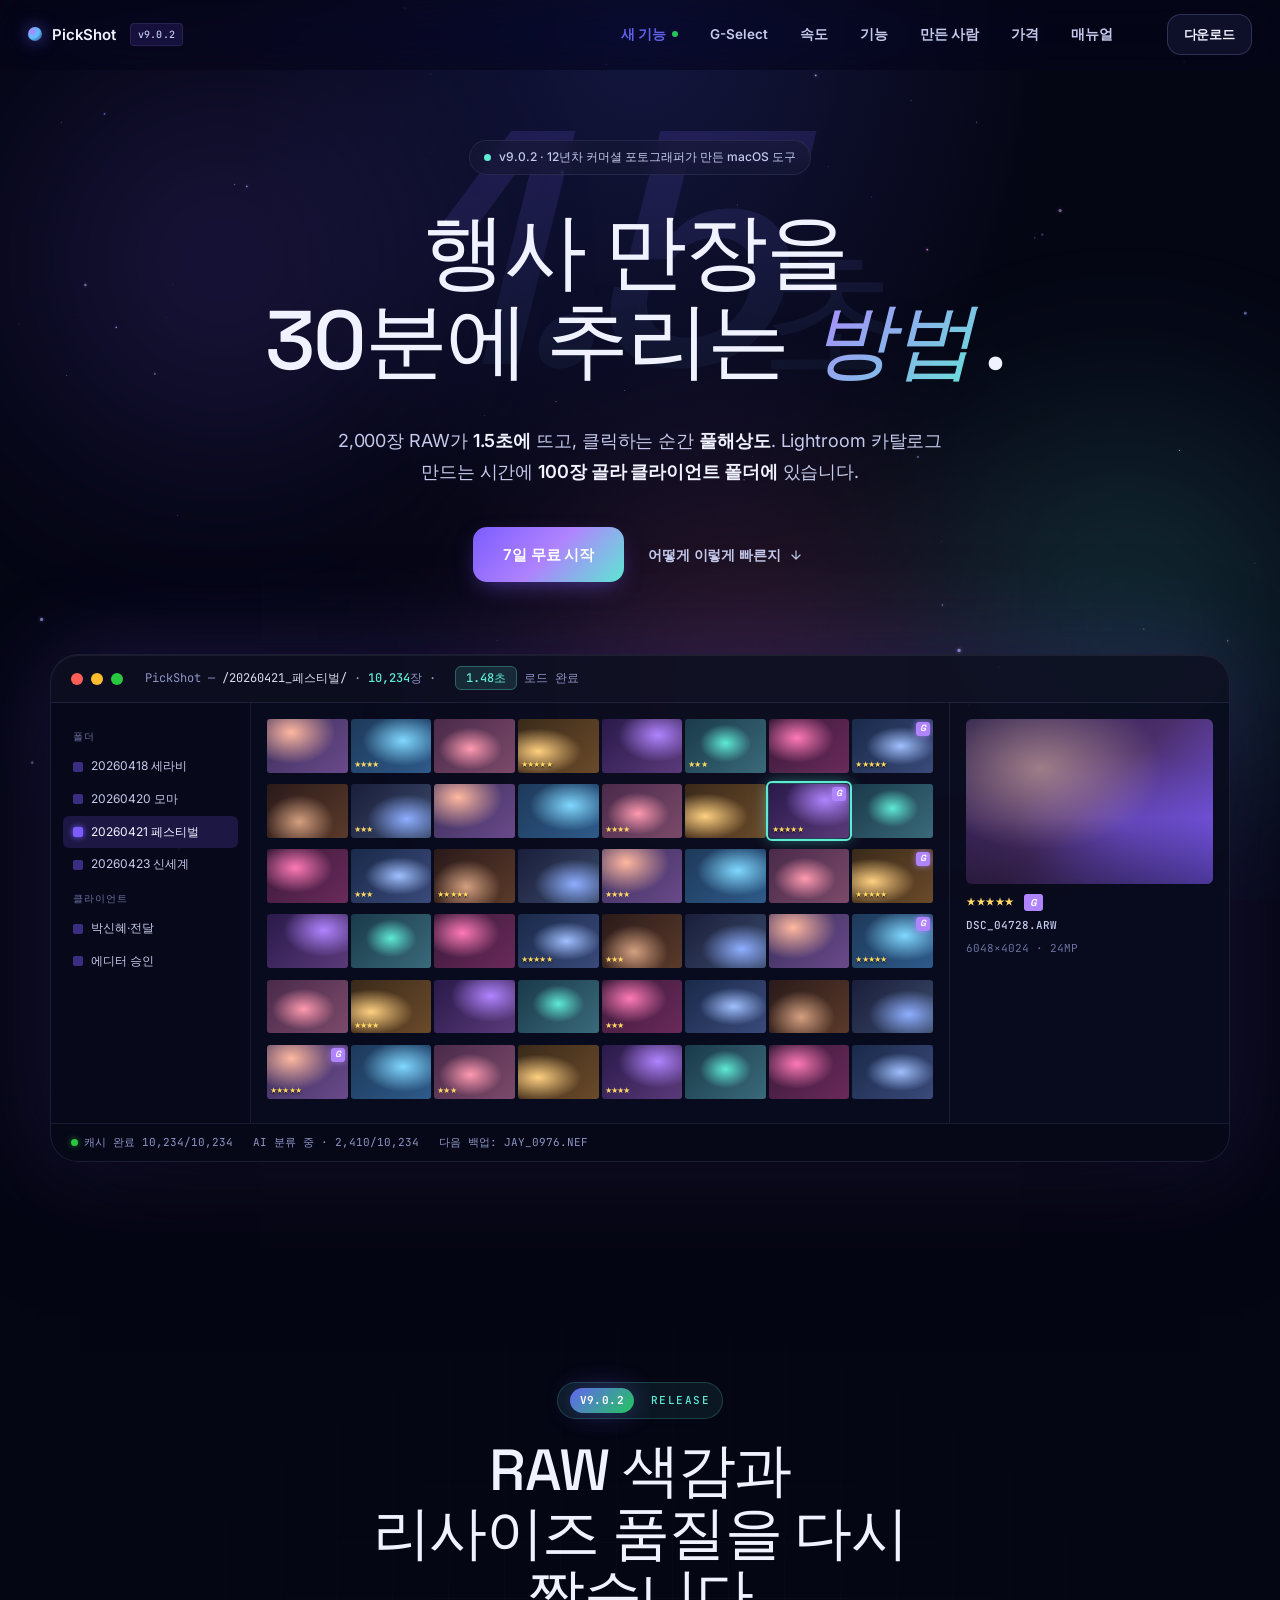
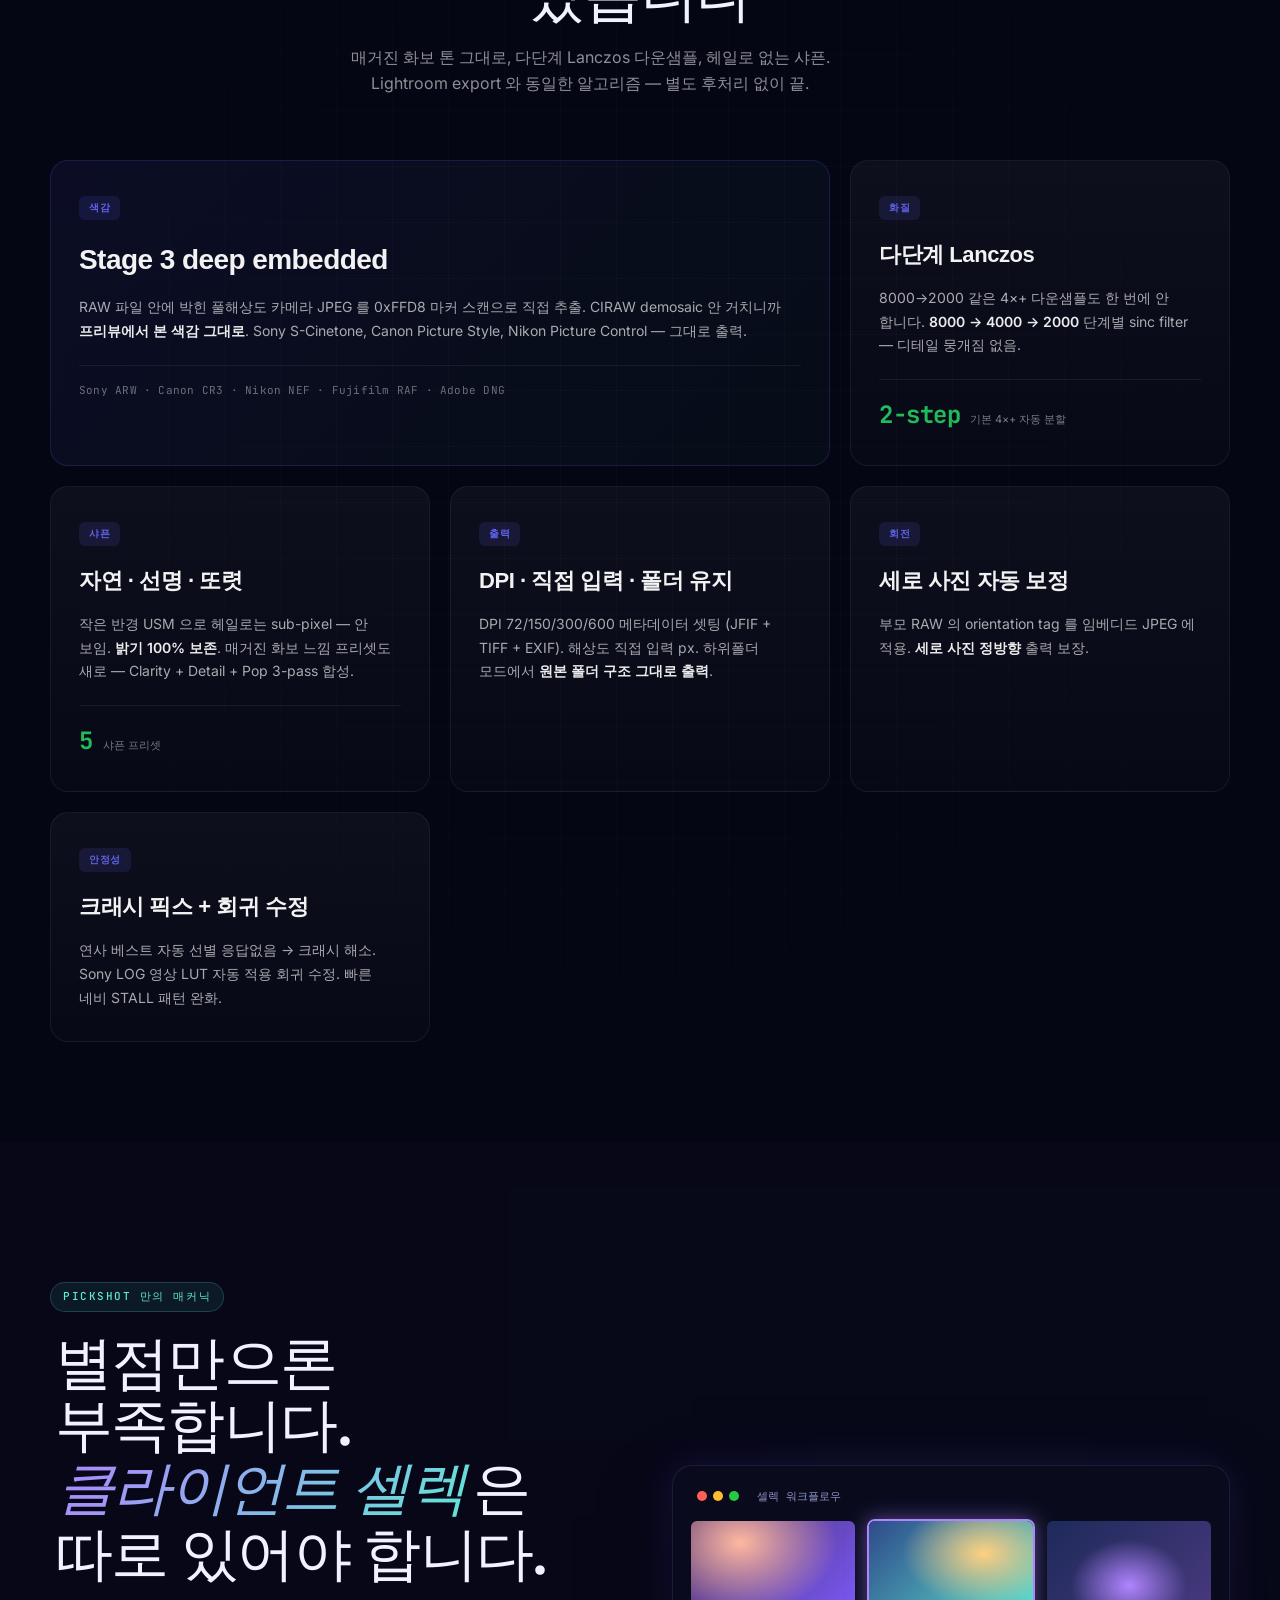
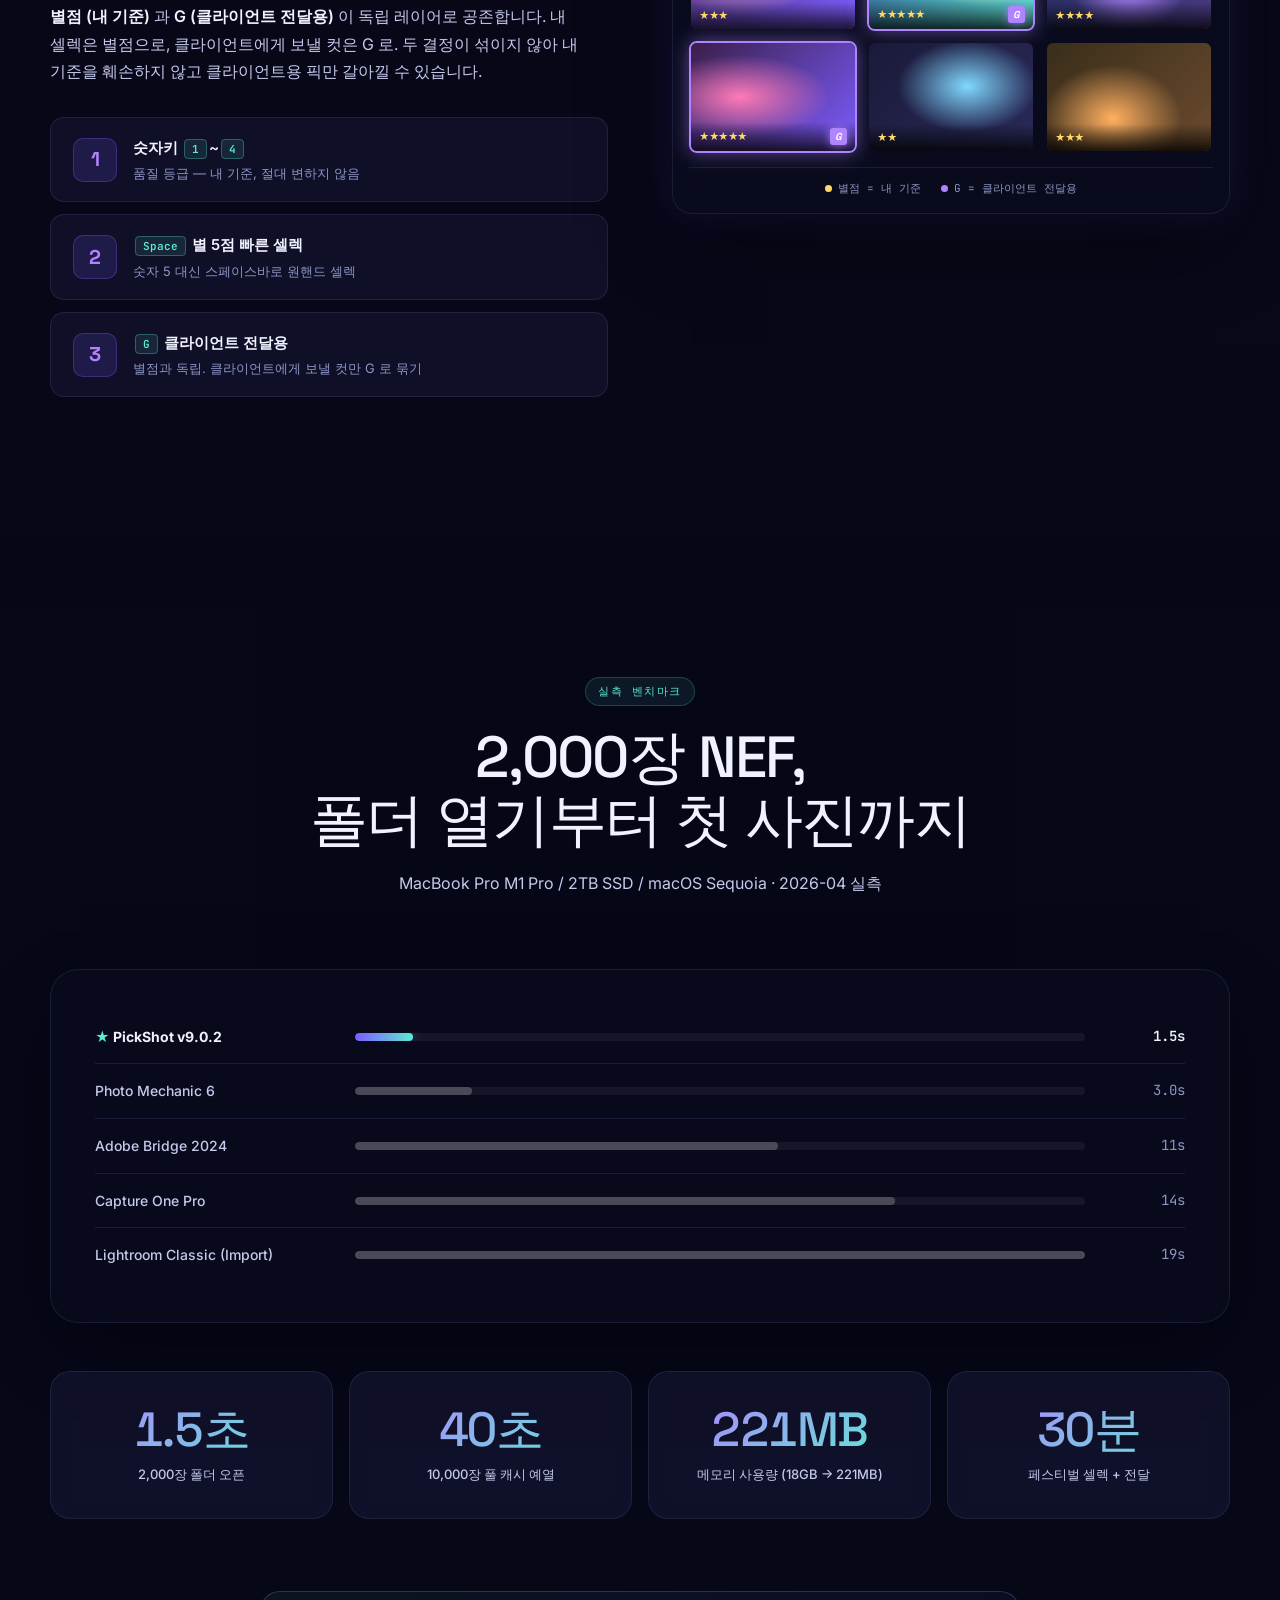
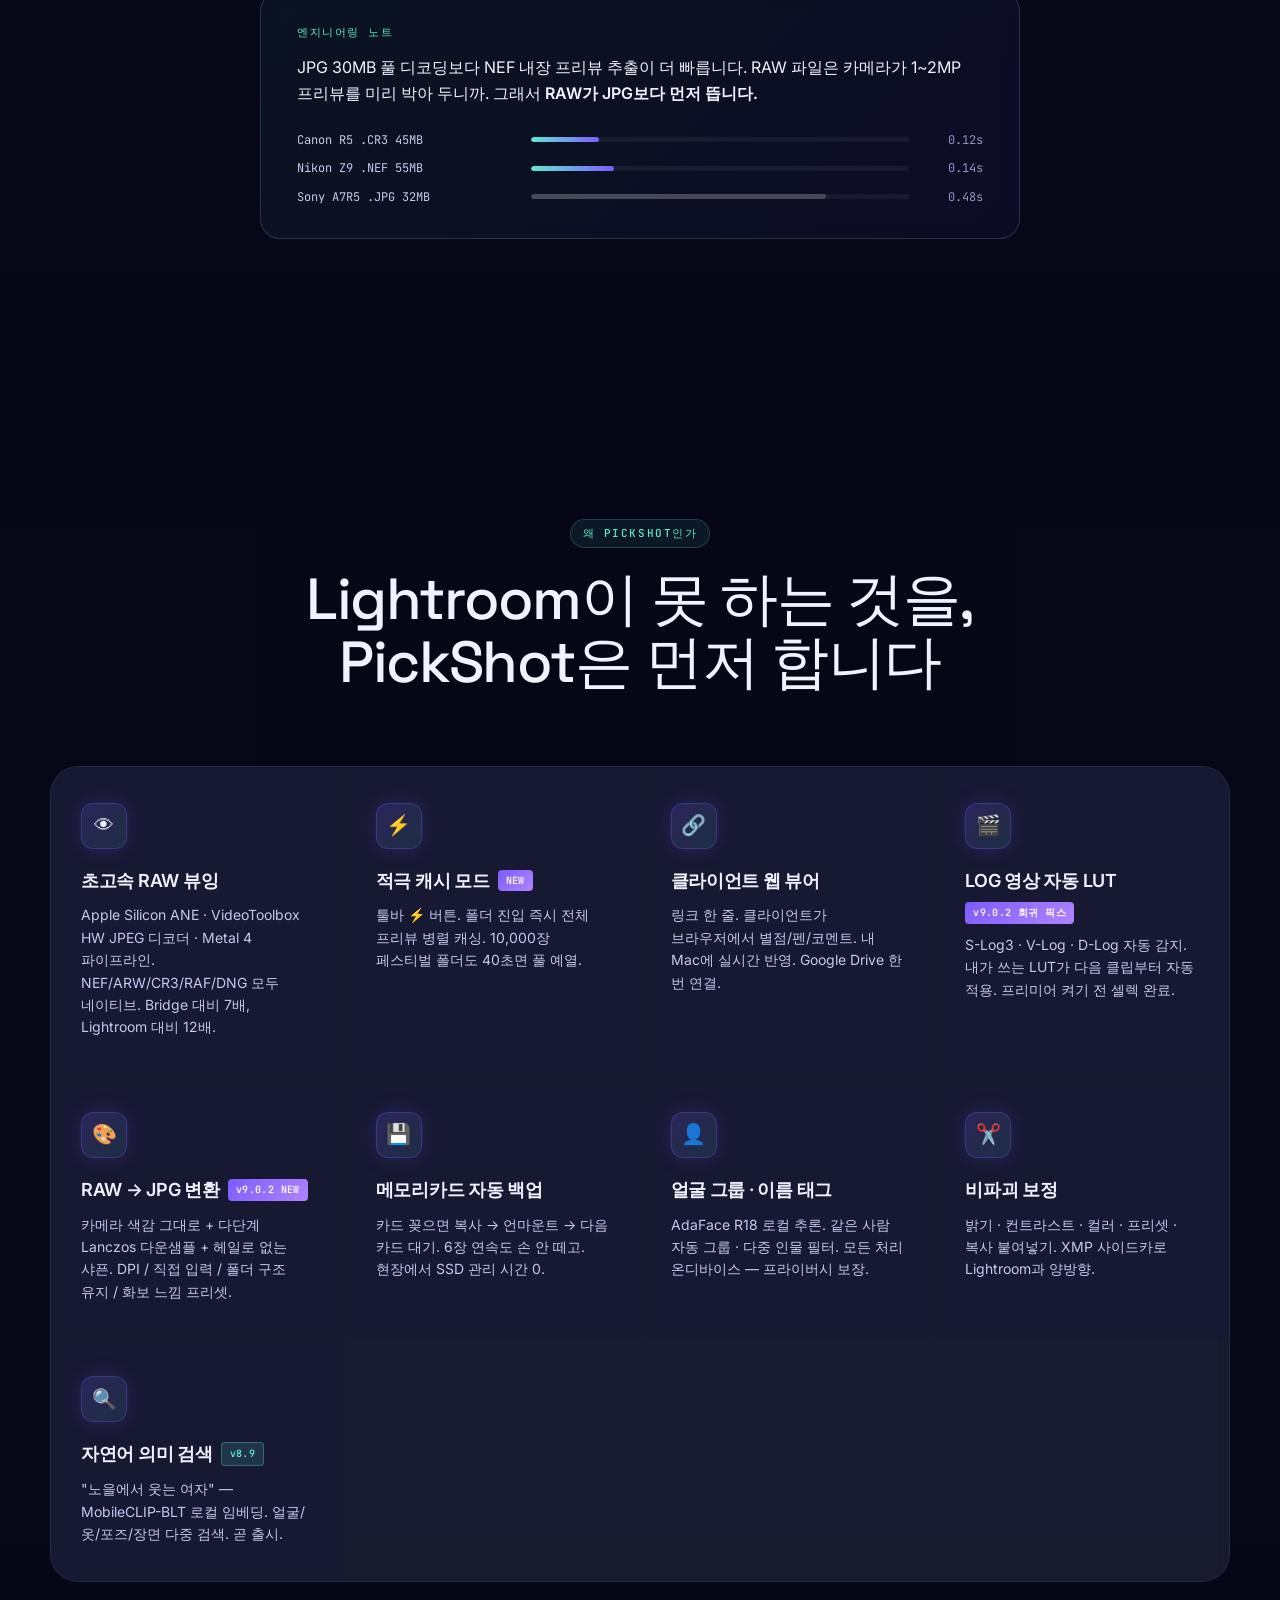
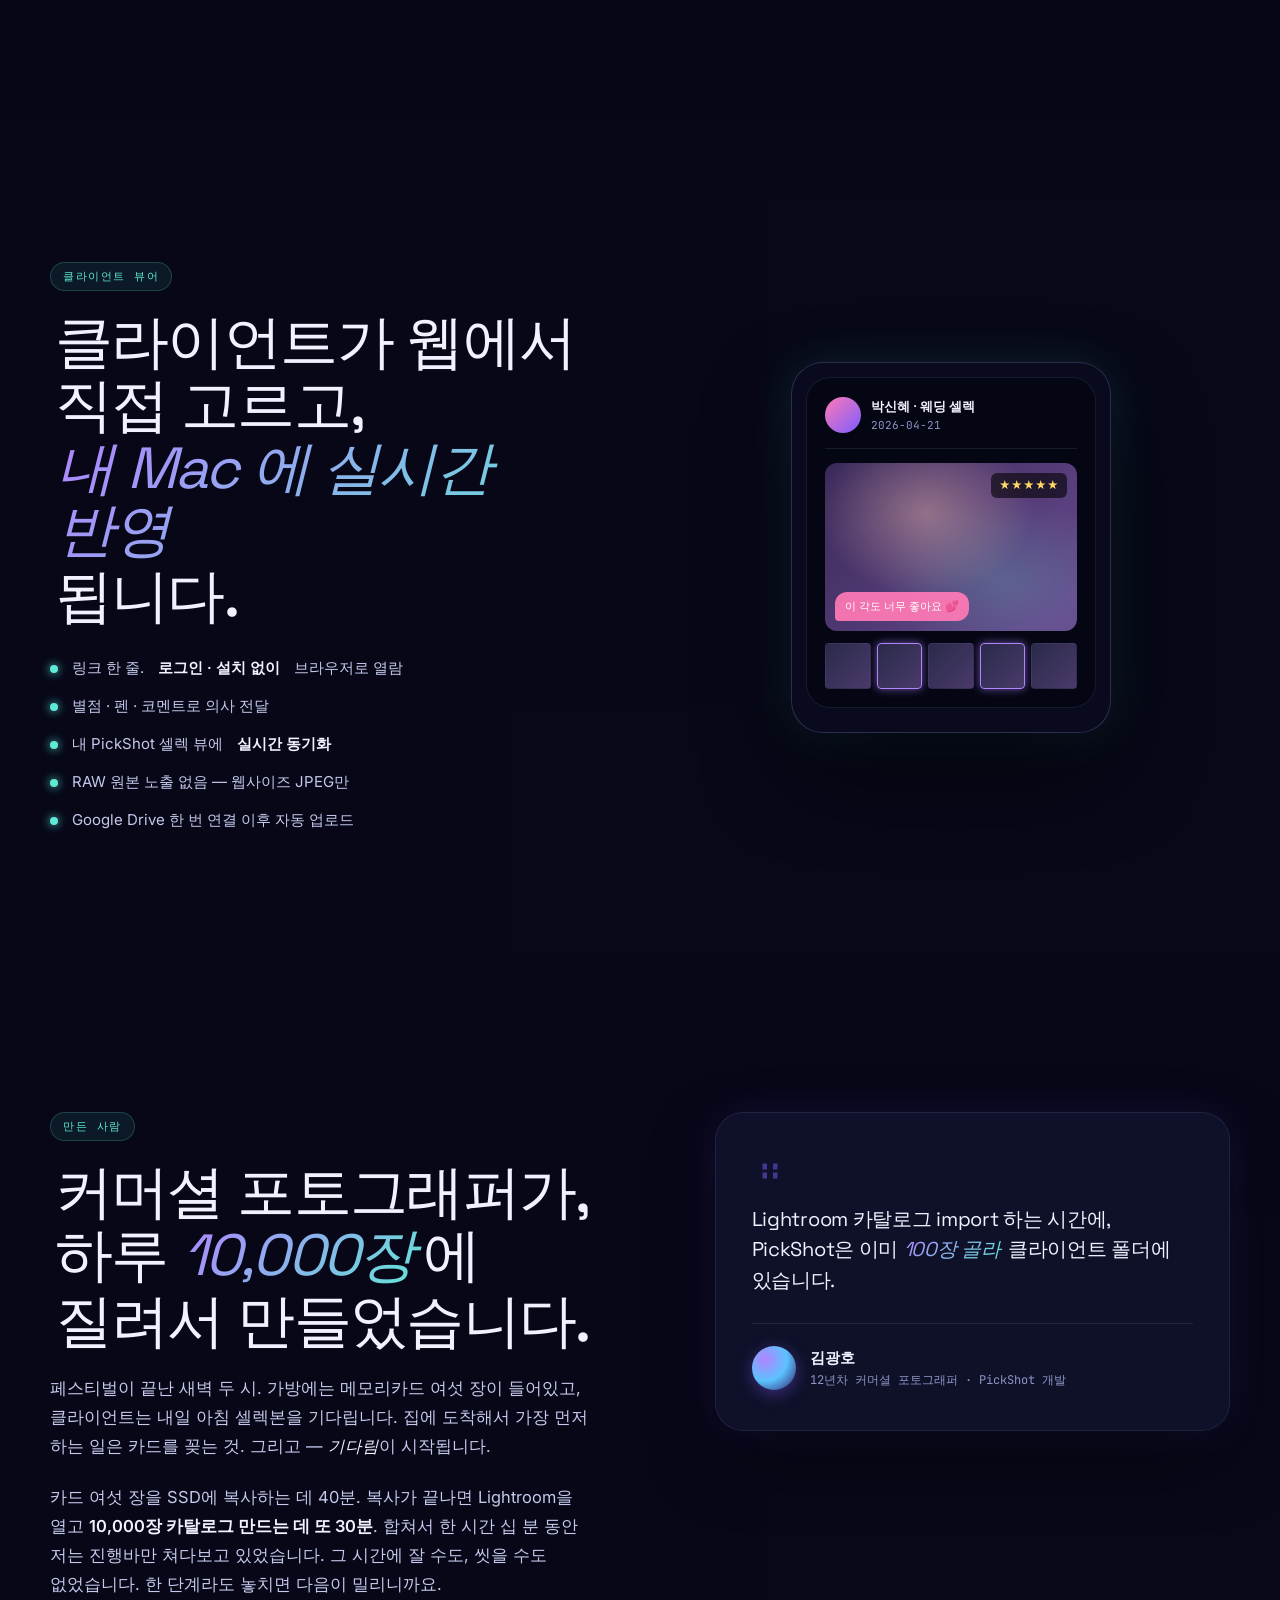
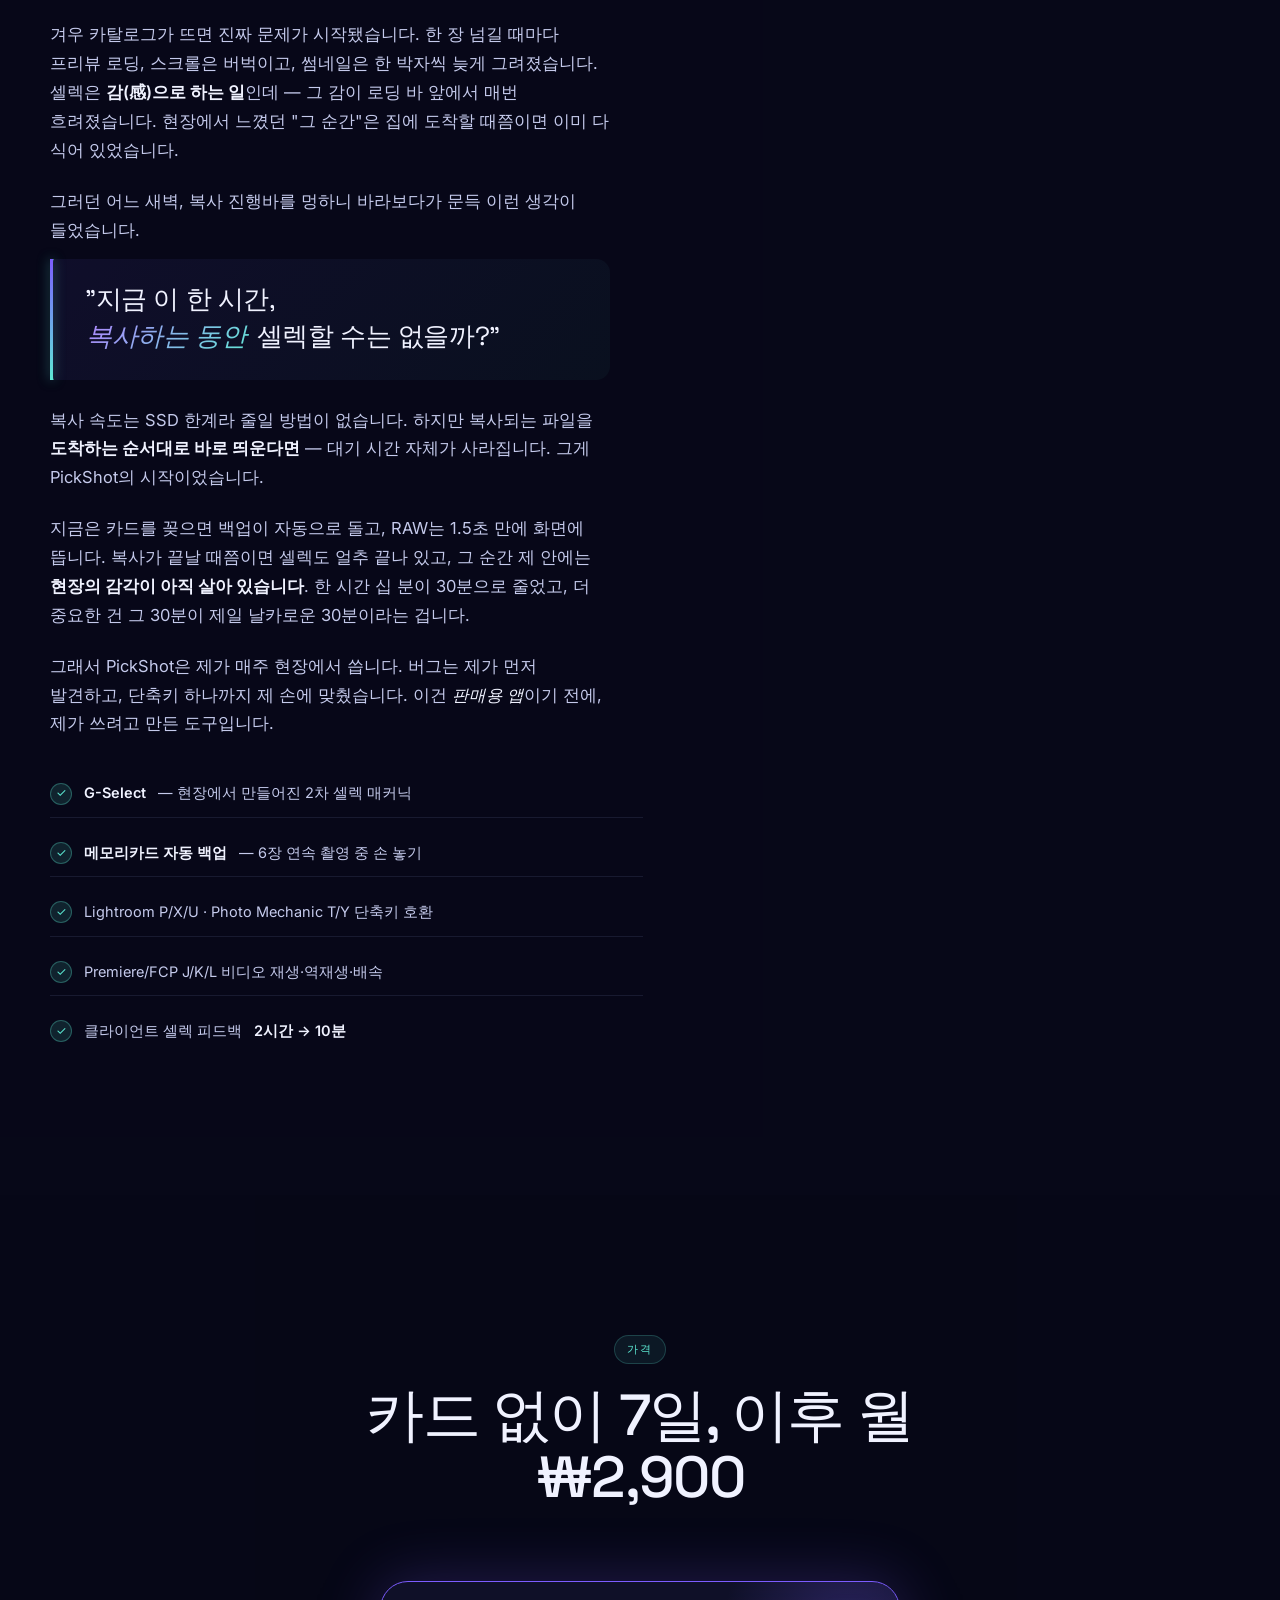
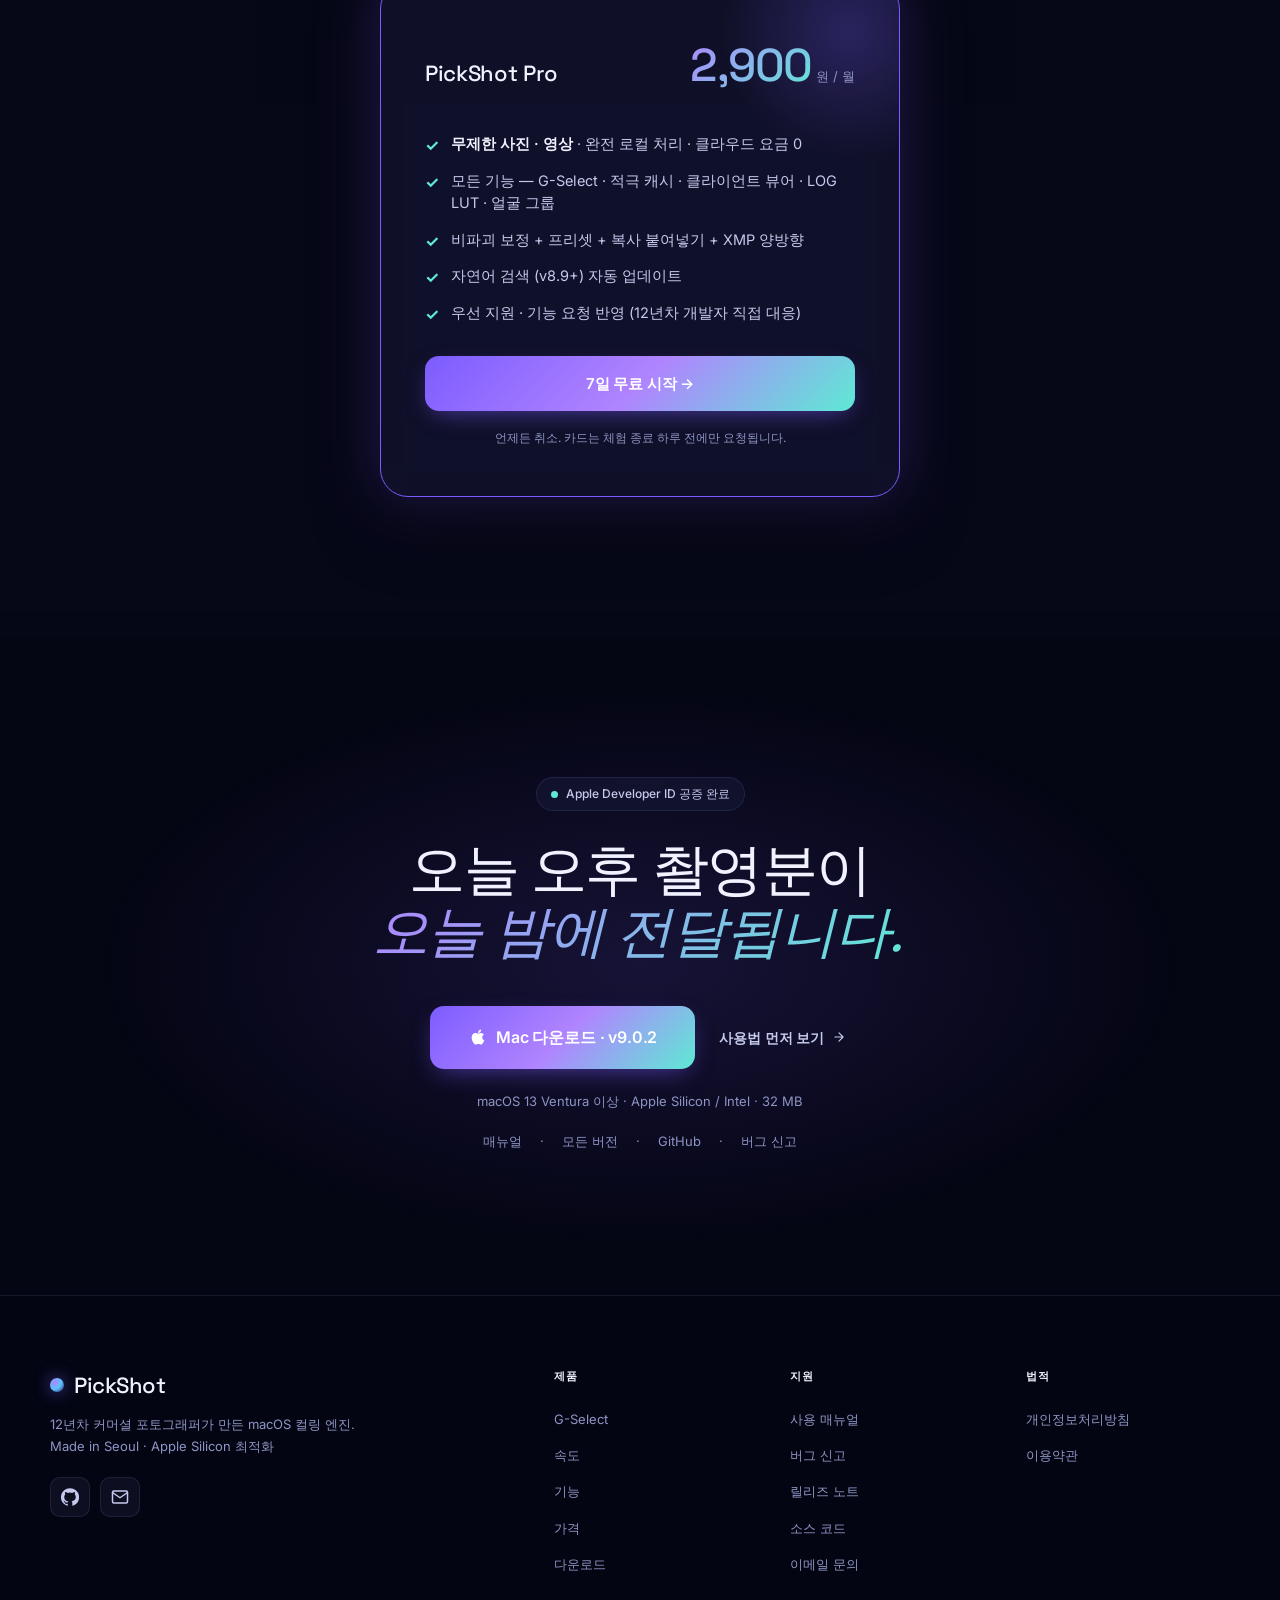
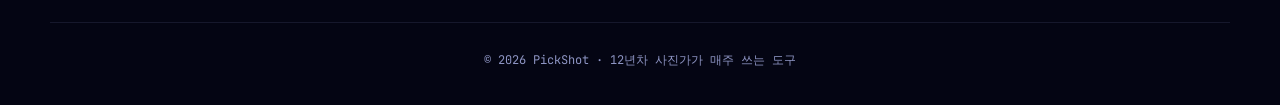
==== commit 13525ac7: "site: hero 타이포그래피 수정 — 방법. 클리핑 + 어절 단위 줄바꿈 - .italic padding-right 0.32em + margin-right -0.18em → '" ====
--- a/index.html
+++ b/index.html
@@ -56,13 +56,14 @@
 
     <h1 class="hero-title">
       <span class="h-line">행사 만장을</span>
-      <span class="h-line">30분에 추리는 <span class="italic">방법</span>.</span>
+      <span class="h-line">30분에&nbsp;추리는 <span class="h-keep"><span class="italic">방법</span>.</span></span>
     </h1>
 
     <p class="hero-sub">
-      2,000장 RAW가 <strong>1.5초에</strong> 뜨고,
-      클릭하는 순간 풀해상도. Lightroom 카탈로그 만드는 시간에
-      <strong>100장 골라 클라이언트 폴더에</strong> 있습니다.
+      <span class="hs-line">2,000장&nbsp;RAW가 <strong>1.5초에</strong> 뜨고,</span>
+      <span class="hs-line">클릭하는&nbsp;순간 <strong>풀해상도</strong>.</span>
+      <span class="hs-line">Lightroom&nbsp;카탈로그 만드는&nbsp;시간에</span>
+      <span class="hs-line"><strong>100장&nbsp;골라 클라이언트&nbsp;폴더에</strong> 있습니다.</span>
     </p>
 
     <div class="hero-cta">
--- a/style.css
+++ b/style.css
@@ -65,13 +65,15 @@
   font-family: var(--display); font-style: italic; font-weight: 400;
   background: linear-gradient(135deg, var(--accent-g), var(--accent-2));
   -webkit-background-clip: text; background-clip: text; -webkit-text-fill-color: transparent;
-  /* CJK 이탤릭 합성(skew) 시 오른쪽 글리프가 배경 박스 밖으로 삐져나가
-     background-clip: text 때문에 끝 글자가 잘리는 현상 방지 */
+  /* v9.0.2: CJK 이탤릭 합성(skew) 시 오른쪽 글리프가 배경 박스 밖으로 삐져나가
+     background-clip: text 때문에 끝 글자가 잘리는 현상 방지.
+     skew 각도가 크기 때문에 padding 더 많이 — "법" 등 받침 있는 글자 클리핑 방지. */
   display: inline-block;
-  padding-right: 0.14em;
-  margin-right: -0.04em;
+  padding: 0 0.32em 0.06em 0.04em;  /* right 더 큼 — italic 끝 글자 받침 보호 */
+  margin-right: -0.18em;             /* 시각적 간격은 정상 유지 */
   box-decoration-break: clone;
   -webkit-box-decoration-break: clone;
+  overflow: visible;
 }
 em { font-style: normal; color: var(--ink); font-weight: 600; }
 strong { color: var(--ink); font-weight: 600; }
@@ -278,27 +280,50 @@
   font-family: var(--display);
   font-weight: 500;
   font-size: clamp(42px, 6.5vw, 84px);
-  line-height: 1.04;
-  letter-spacing: -0.035em;
+  line-height: 1.08;
+  letter-spacing: -0.025em;            /* v9.0.2: 한국어 가독성 위해 자간 살짝 완화 */
   margin-bottom: 28px;
   color: var(--ink);
   /* 이탤릭 합성 글리프가 화면 오른쪽으로 삐져나가지 않도록 안전 여백 */
-  padding: 0 0.1em;
+  padding: 0 0.18em 0.08em;
+  word-break: keep-all;                 /* 한국어 어절 단위 줄바꿈 */
+  overflow-wrap: break-word;
+  text-wrap: balance;                   /* v9.0.2: 2줄 시 양쪽 균형 (Safari 17+/Chrome) */
+}
+.h-line {
+  display: block;
+  animation: reveal-up .9s var(--ease-out) both;
+  padding-right: 0.12em;                /* v9.0.2: italic 마진 반영 — 받침 클리핑 방지 */
+  /* v9.0.2: 영어/숫자/한글 어절 사이는 줄바꿈 가능하나 어절 내부는 막음 */
   word-break: keep-all;
 }
-.h-line { display: block; animation: reveal-up .9s var(--ease-out) both; padding-right: 0.05em; }
 .h-line:nth-child(1) { animation-delay: .25s; }
 .h-line:nth-child(2) { animation-delay: .45s; }
+/* v9.0.2: 강조 단어 + 마침표가 떨어지지 않게 묶기 */
+.h-keep {
+  white-space: nowrap;
+  display: inline-block;
+}
 @keyframes reveal-up {
   from { opacity: 0; transform: translateY(28px); }
   to   { opacity: 1; transform: translateY(0); }
 }
 
 .hero-sub {
-  max-width: 640px; margin: 0 auto 40px;
+  max-width: 720px; margin: 0 auto 40px;
   font-size: 18px; color: var(--ink-2);
-  line-height: 1.65;
+  line-height: 1.7;
+  letter-spacing: -0.005em;
+  word-break: keep-all;
+  text-wrap: pretty;                  /* 마지막 줄 외톨이 단어 방지 (Chrome 117+) */
   animation: reveal-up .9s var(--ease-out) .65s both;
+}
+/* v9.0.2: 어절 단위 자연스러운 줄바꿈 — 줄 사이 공백 한 칸 */
+.hs-line {
+  display: inline;
+}
+.hs-line + .hs-line::before {
+  content: " ";
 }
 
 .hero-cta {
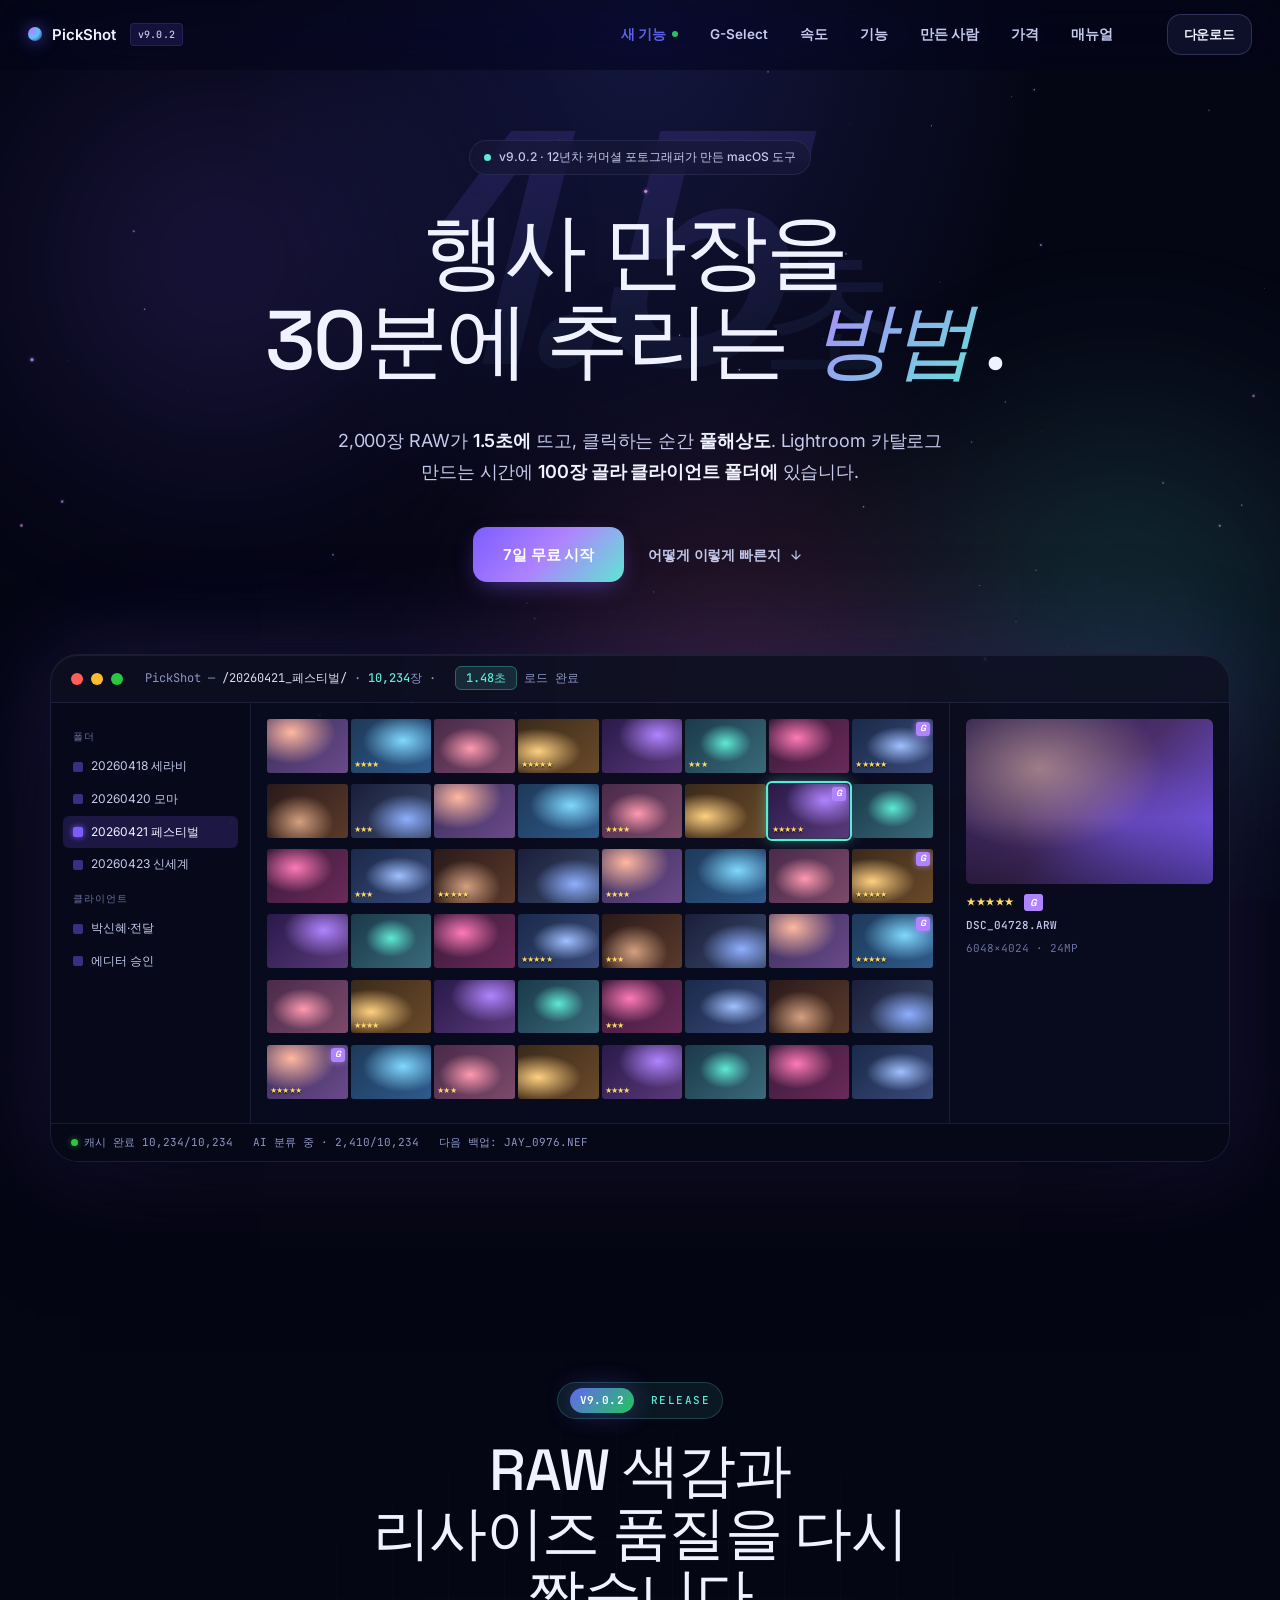
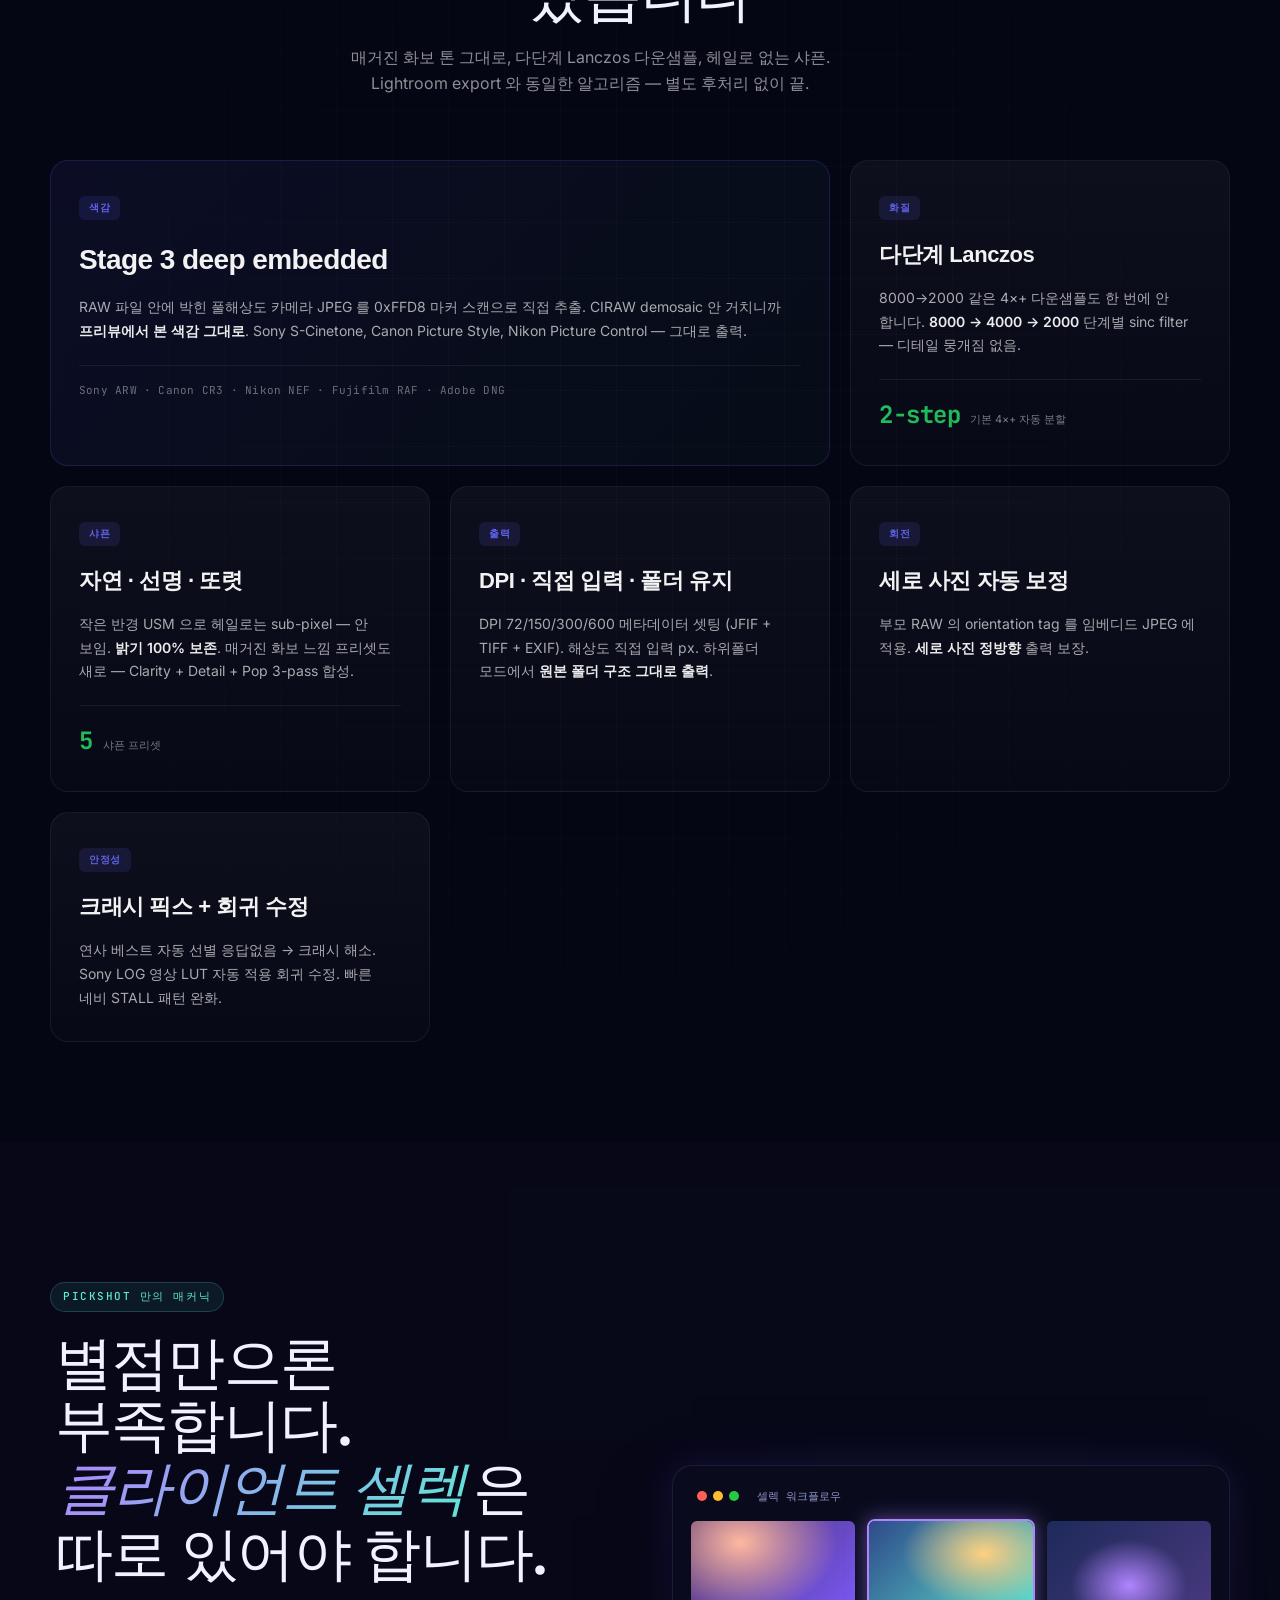
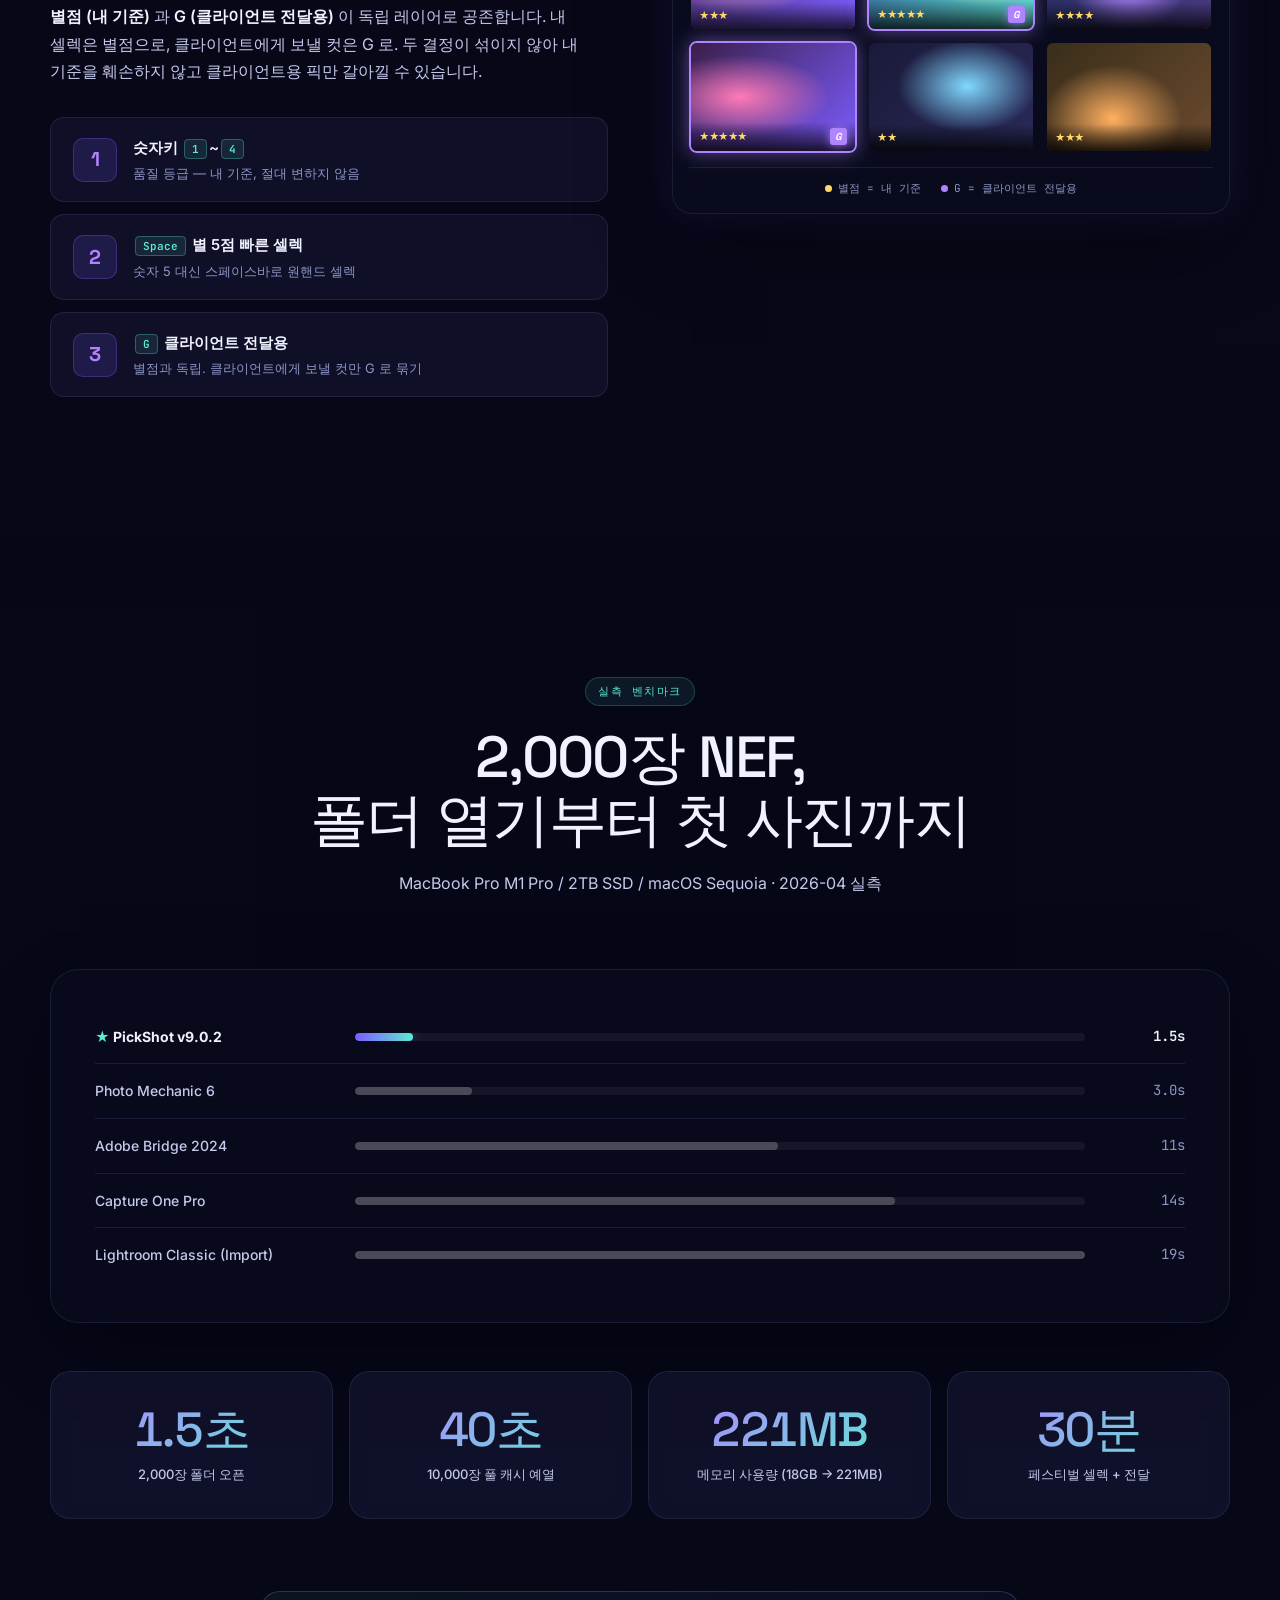
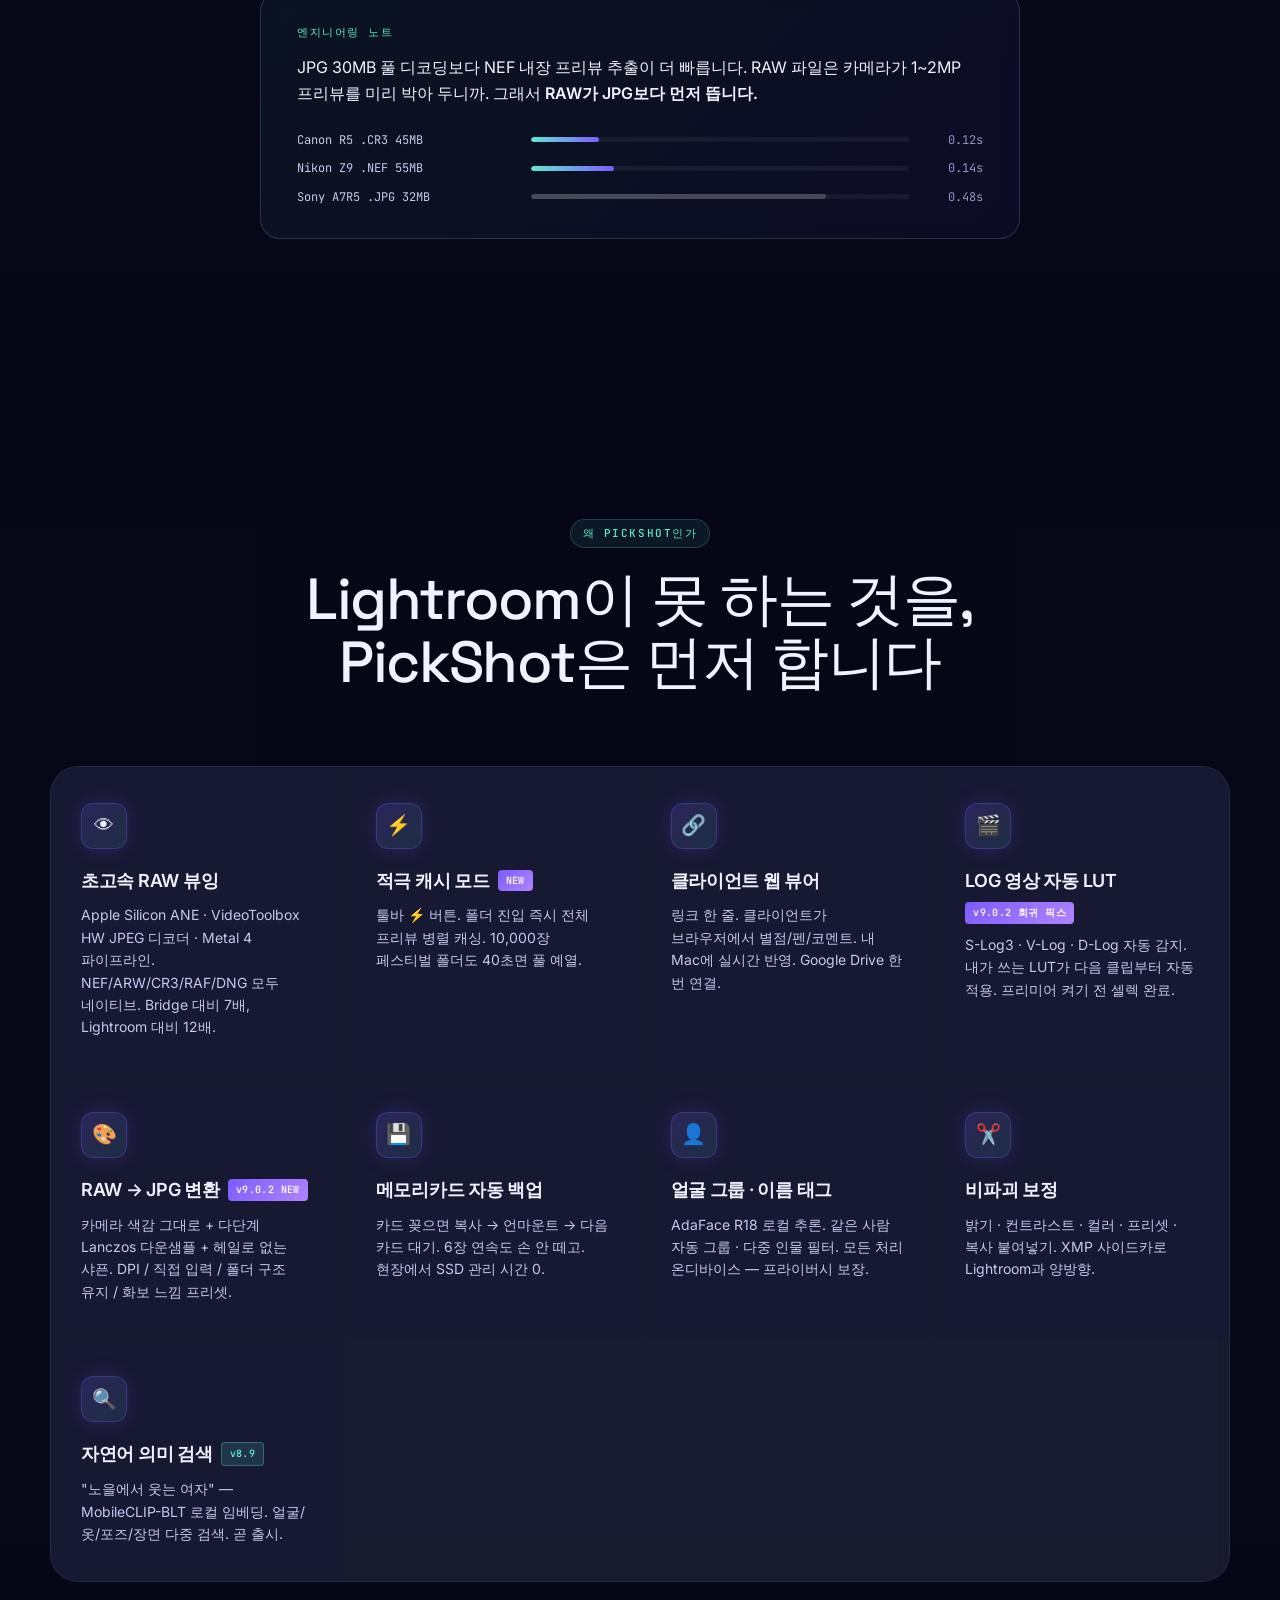
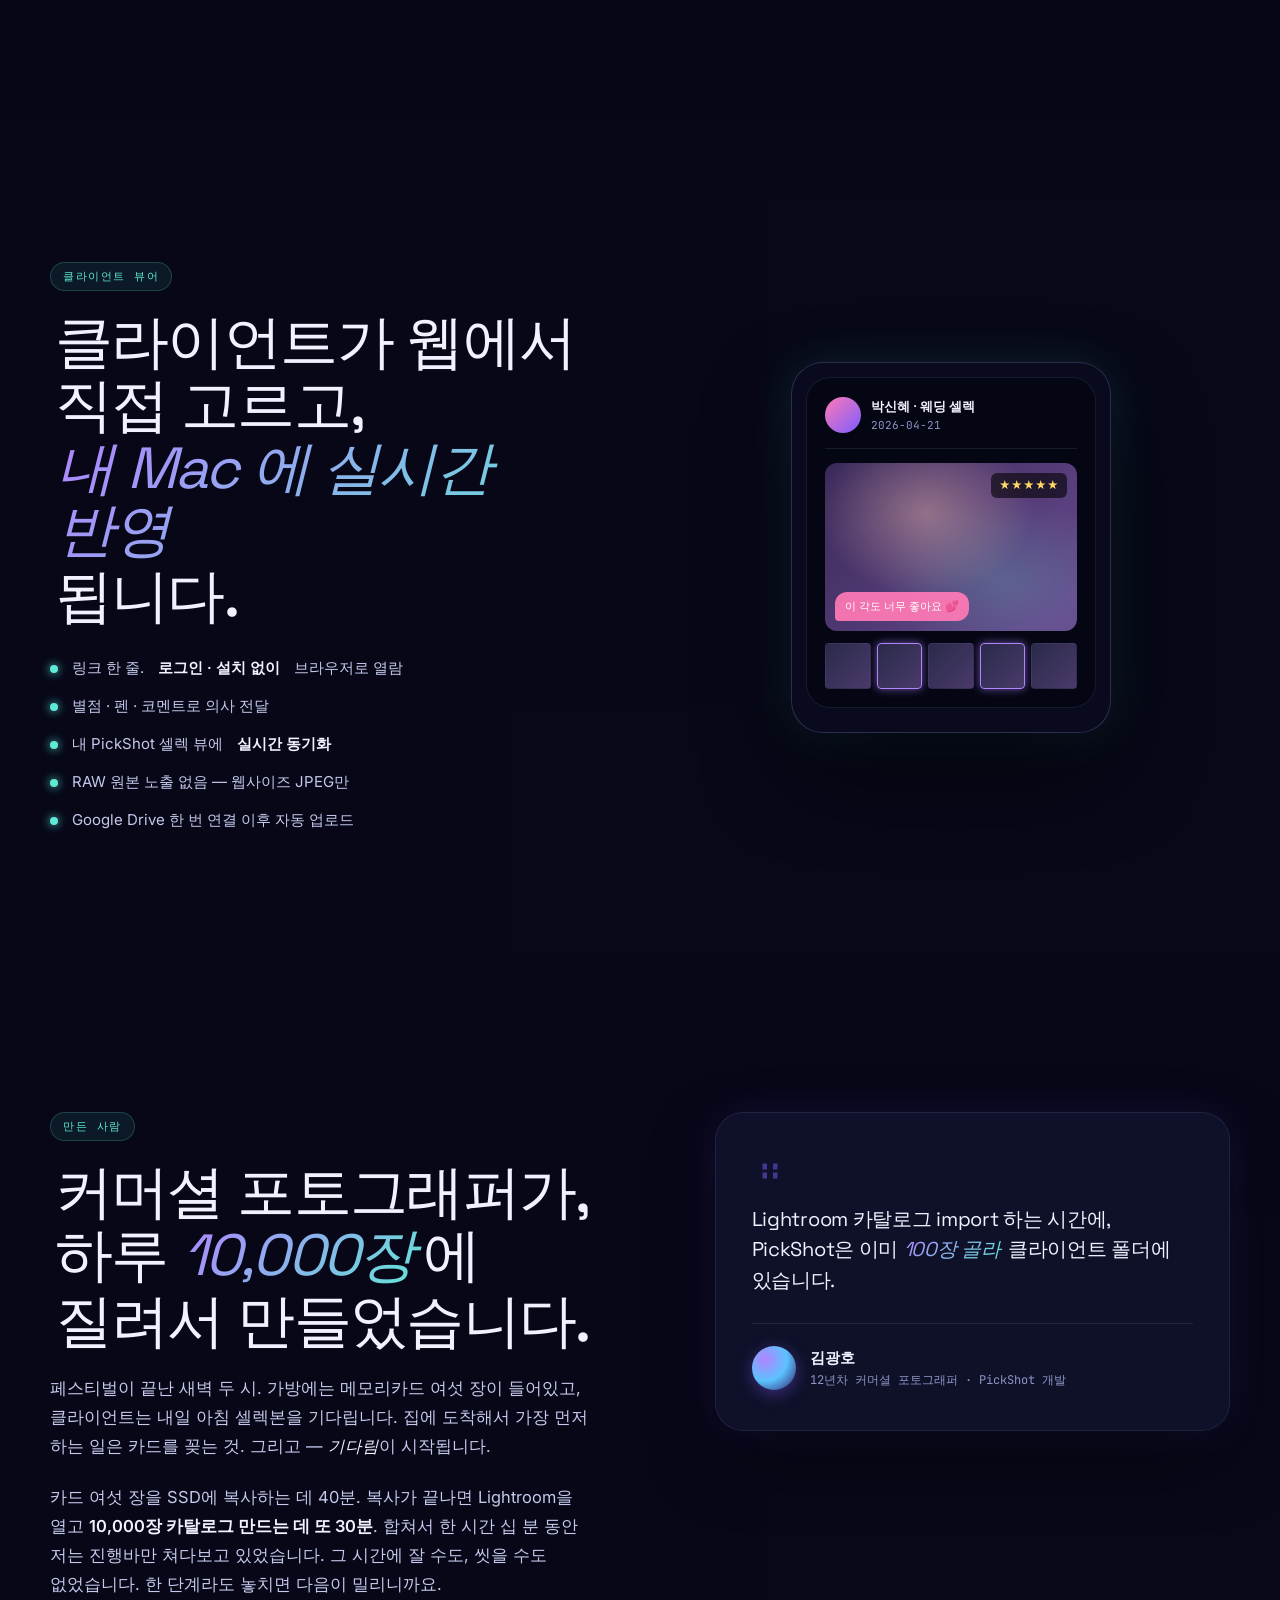
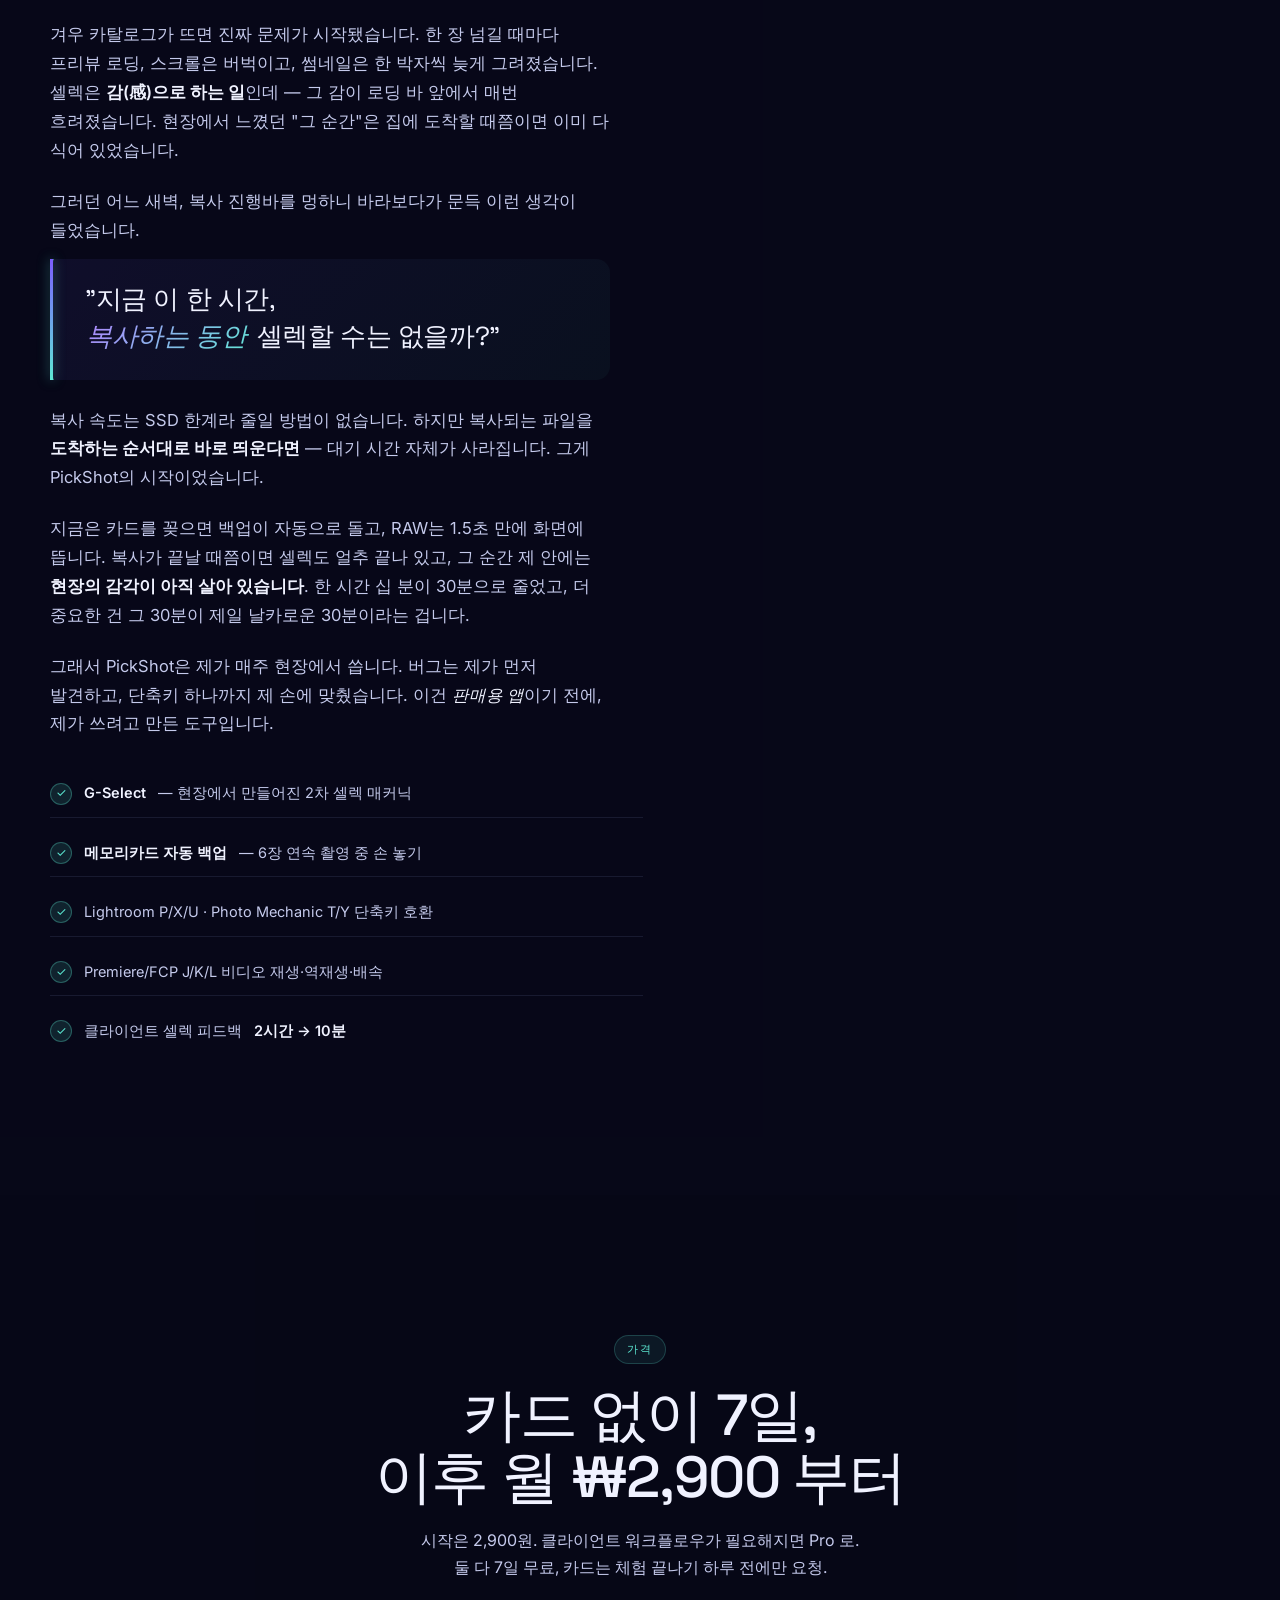
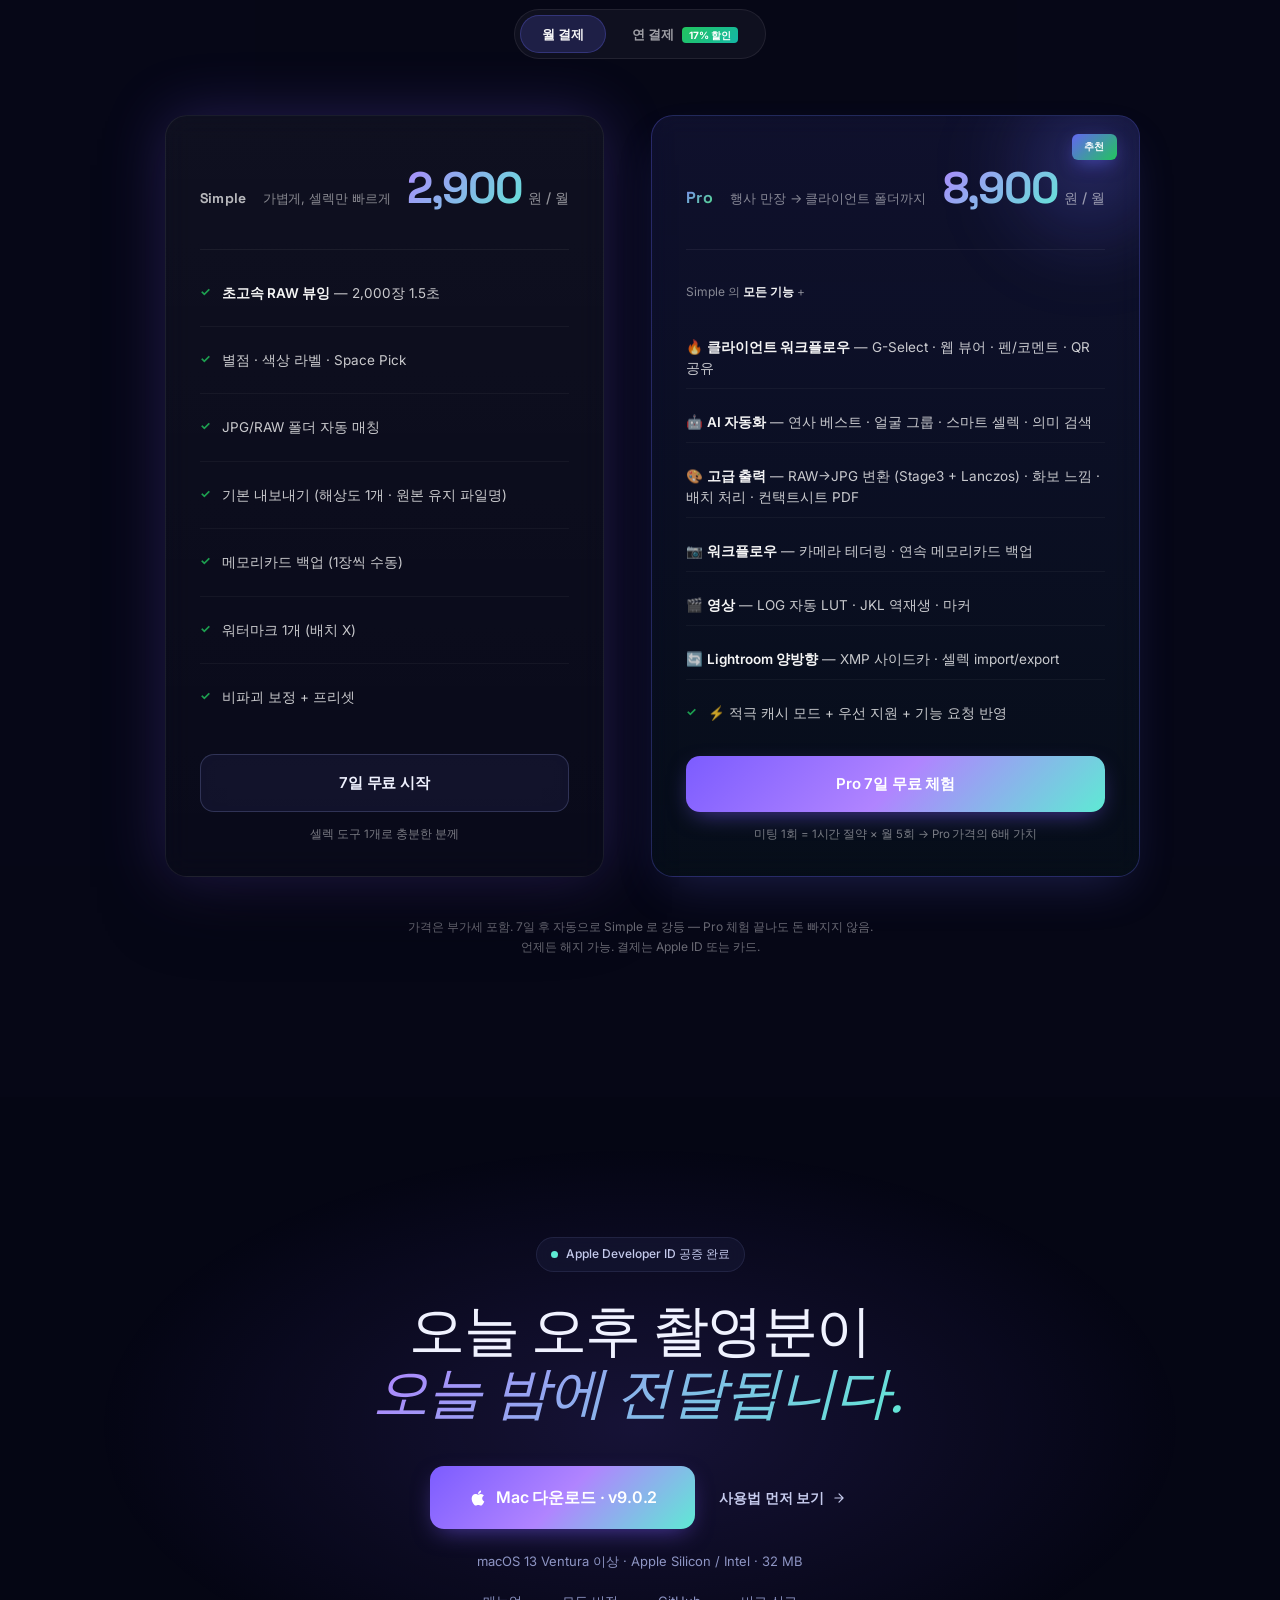
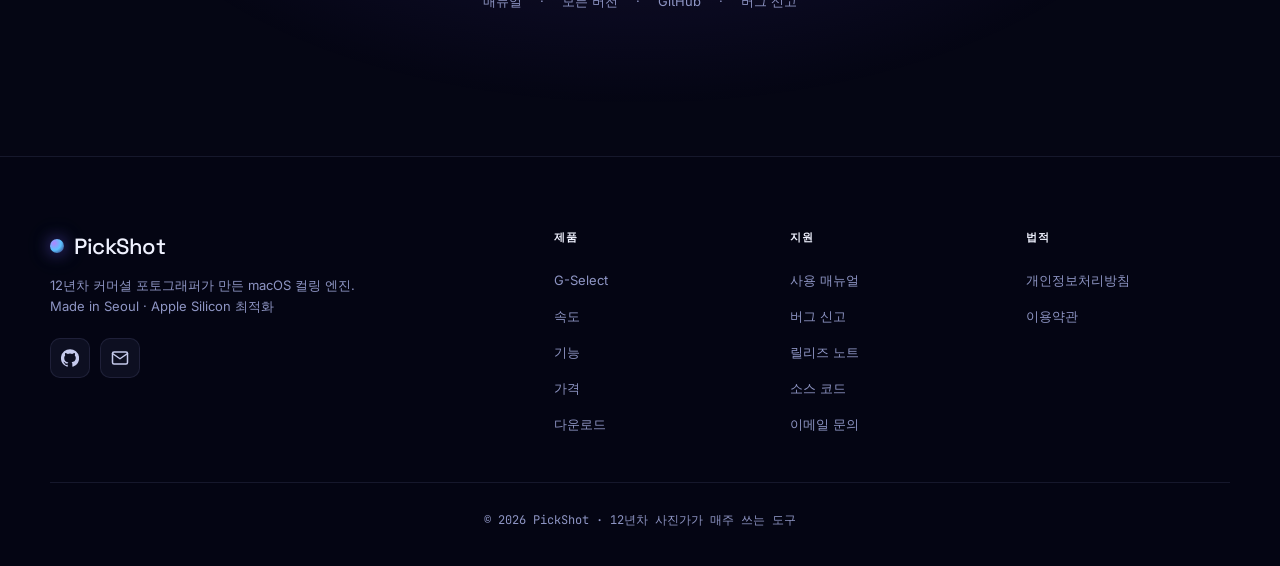
==== commit 06783391: "site: pricing 2-tier 재설계 — Simple ₩2,900 / Pro ₩8,900 + Annual 토글 - Simple (₩2,900/월): 초고속 RAW 뷰잉 + " ====
--- a/index.html
+++ b/index.html
@@ -549,23 +549,72 @@
   <div class="section-inner">
     <div class="section-head center">
       <div class="kicker">가격</div>
-      <h2 class="section-title">카드 없이 7일, 이후 월 ₩2,900</h2>
-    </div>
-    <div class="price-card" data-reveal>
-      <div class="price-orb"></div>
-      <div class="price-head">
-        <div class="price-name">PickShot Pro</div>
-        <div class="price-amount"><span class="price-num">2,900</span><span class="price-unit">원 / 월</span></div>
-      </div>
-      <ul class="price-list">
-        <li><strong>무제한 사진 · 영상</strong> · 완전 로컬 처리 · 클라우드 요금 0</li>
-        <li>모든 기능 — G-Select · 적극 캐시 · 클라이언트 뷰어 · LOG LUT · 얼굴 그룹</li>
-        <li>비파괴 보정 + 프리셋 + 복사 붙여넣기 + XMP 양방향</li>
-        <li>자연어 검색 (v8.9+) 자동 업데이트</li>
-        <li>우선 지원 · 기능 요청 반영 (12년차 개발자 직접 대응)</li>
-      </ul>
-      <a href="#download" class="btn btn-primary btn-lg btn-block">7일 무료 시작 →</a>
-      <div class="price-note">언제든 취소. 카드는 체험 종료 하루 전에만 요청됩니다.</div>
+      <h2 class="section-title">카드 없이 7일,<br>이후 월&nbsp;₩2,900 부터</h2>
+      <p class="section-sub center">시작은 2,900원. 클라이언트 워크플로우가 필요해지면 Pro 로.<br>둘 다 7일 무료, 카드는 체험 끝나기 하루 전에만 요청.</p>
+
+      <!-- 월/연간 토글 -->
+      <div class="price-toggle" role="tablist">
+        <button class="pt-btn active" data-billing="monthly">월 결제</button>
+        <button class="pt-btn" data-billing="yearly">연 결제 <span class="pt-save">17% 할인</span></button>
+      </div>
+    </div>
+
+    <div class="price-grid">
+      <!-- Simple -->
+      <div class="price-card price-simple" data-reveal>
+        <div class="price-head">
+          <div class="price-tag">Simple</div>
+          <div class="price-tagline">가볍게, 셀렉만 빠르게</div>
+          <div class="price-amount">
+            <span class="price-num" data-monthly="2,900" data-yearly="29,000">2,900</span>
+            <span class="price-unit">원 <span class="pu-cycle">/ 월</span></span>
+          </div>
+          <div class="price-yearly-note" hidden>월 환산 2,420원</div>
+        </div>
+        <ul class="price-list">
+          <li><strong>초고속 RAW 뷰잉</strong> — 2,000장 1.5초</li>
+          <li>별점 · 색상 라벨 · Space Pick</li>
+          <li>JPG/RAW 폴더 자동 매칭</li>
+          <li>기본 내보내기 (해상도 1개 · 원본 유지 파일명)</li>
+          <li>메모리카드 백업 (1장씩 수동)</li>
+          <li>워터마크 1개 (배치 X)</li>
+          <li>비파괴 보정 + 프리셋</li>
+        </ul>
+        <a href="#download" class="btn btn-secondary btn-lg btn-block">7일 무료 시작</a>
+        <div class="price-note">셀렉 도구 1개로 충분한 분께</div>
+      </div>
+
+      <!-- Pro -->
+      <div class="price-card price-pro" data-reveal>
+        <div class="price-orb"></div>
+        <div class="price-ribbon">추천</div>
+        <div class="price-head">
+          <div class="price-tag pro">Pro</div>
+          <div class="price-tagline">행사 만장 → 클라이언트 폴더까지</div>
+          <div class="price-amount">
+            <span class="price-num" data-monthly="8,900" data-yearly="89,000">8,900</span>
+            <span class="price-unit">원 <span class="pu-cycle">/ 월</span></span>
+          </div>
+          <div class="price-yearly-note" hidden>월 환산 7,420원 · 1개월 무료</div>
+        </div>
+        <ul class="price-list">
+          <li class="pl-section">Simple 의 <strong>모든 기능</strong> +</li>
+          <li class="pl-pro">🔥 <strong>클라이언트 워크플로우</strong> — G-Select · 웹 뷰어 · 펜/코멘트 · QR 공유</li>
+          <li class="pl-pro">🤖 <strong>AI 자동화</strong> — 연사 베스트 · 얼굴 그룹 · 스마트 셀렉 · 의미 검색</li>
+          <li class="pl-pro">🎨 <strong>고급 출력</strong> — RAW→JPG 변환 (Stage3 + Lanczos) · 화보 느낌 · 배치 처리 · 컨택트시트 PDF</li>
+          <li class="pl-pro">📷 <strong>워크플로우</strong> — 카메라 테더링 · 연속 메모리카드 백업</li>
+          <li class="pl-pro">🎬 <strong>영상</strong> — LOG 자동 LUT · JKL 역재생 · 마커</li>
+          <li class="pl-pro">🔄 <strong>Lightroom 양방향</strong> — XMP 사이드카 · 셀렉 import/export</li>
+          <li>⚡ 적극 캐시 모드 + 우선 지원 + 기능 요청 반영</li>
+        </ul>
+        <a href="#download" class="btn btn-primary btn-lg btn-block">Pro 7일 무료 체험</a>
+        <div class="price-note">미팅 1회 = 1시간 절약 × 월 5회 → Pro 가격의 6배 가치</div>
+      </div>
+    </div>
+
+    <div class="price-fineprint">
+      가격은 부가세 포함. 7일 후 자동으로 Simple 로 강등 — Pro 체험 끝나도 돈 빠지지 않음.<br>
+      언제든 해지 가능. 결제는 Apple ID 또는 카드.
     </div>
   </div>
 </section>
--- a/style.css
+++ b/style.css
@@ -1379,3 +1379,233 @@
   70%  { box-shadow: 0 0 0 8px rgba(34, 197, 94, 0); }
   100% { box-shadow: 0 0 0 0 rgba(34, 197, 94, 0); }
 }
+
+/* ============================================================
+   v9.0.2 — Pricing redesign (Simple / Pro 2-tier + Annual)
+============================================================ */
+
+.section-pricing .section-head { margin-bottom: 56px; }
+
+/* 월/연 토글 */
+.price-toggle {
+  display: inline-flex;
+  margin-top: 28px;
+  padding: 5px;
+  background: rgba(255, 255, 255, 0.04);
+  border: 1px solid rgba(255, 255, 255, 0.08);
+  border-radius: 999px;
+  gap: 4px;
+}
+.pt-btn {
+  appearance: none;
+  border: none;
+  background: transparent;
+  color: rgba(255, 255, 255, 0.6);
+  padding: 9px 22px;
+  font-size: 13px;
+  font-weight: 600;
+  border-radius: 999px;
+  cursor: pointer;
+  transition: all 0.2s ease;
+  letter-spacing: -0.01em;
+}
+.pt-btn.active {
+  background: rgba(99, 102, 241, 0.18);
+  color: rgba(255, 255, 255, 0.96);
+  box-shadow: 0 0 0 1px rgba(99, 102, 241, 0.3) inset;
+}
+.pt-save {
+  margin-left: 6px;
+  padding: 2px 7px;
+  font-size: 10px;
+  font-weight: 700;
+  background: linear-gradient(135deg, #22c55e, #14b8a6);
+  color: white;
+  border-radius: 4px;
+}
+
+/* 2-카드 그리드 */
+.price-grid {
+  display: grid;
+  grid-template-columns: 1fr 1fr;
+  gap: 22px;
+  max-width: 1000px;
+  margin: 0 auto;
+  align-items: stretch;
+}
+
+.price-card {
+  position: relative;
+  display: flex;
+  flex-direction: column;
+  padding: 38px 34px 32px;
+  background: linear-gradient(180deg, rgba(255, 255, 255, 0.04) 0%, rgba(255, 255, 255, 0.015) 100%);
+  border: 1px solid rgba(255, 255, 255, 0.07);
+  border-radius: 22px;
+  transition: transform 0.3s ease, border-color 0.3s ease;
+}
+.price-card:hover {
+  transform: translateY(-3px);
+}
+.price-simple:hover { border-color: rgba(255, 255, 255, 0.14); }
+
+.price-pro {
+  background: linear-gradient(180deg, rgba(99, 102, 241, 0.10) 0%, rgba(34, 197, 94, 0.04) 100%);
+  border-color: rgba(99, 102, 241, 0.30);
+  box-shadow: 0 20px 48px -16px rgba(99, 102, 241, 0.25);
+}
+.price-pro:hover {
+  border-color: rgba(99, 102, 241, 0.50);
+  box-shadow: 0 26px 60px -14px rgba(99, 102, 241, 0.40);
+}
+
+/* Pro orb 발광 */
+.price-orb {
+  position: absolute;
+  top: -40px;
+  right: -40px;
+  width: 180px;
+  height: 180px;
+  background: radial-gradient(circle, rgba(99, 102, 241, 0.45) 0%, transparent 70%);
+  filter: blur(40px);
+  pointer-events: none;
+  z-index: 0;
+}
+
+.price-ribbon {
+  position: absolute;
+  top: 18px;
+  right: 22px;
+  padding: 5px 12px;
+  font-size: 10px;
+  font-weight: 800;
+  letter-spacing: 0.06em;
+  background: linear-gradient(135deg, #6366f1, #22c55e);
+  color: white;
+  border-radius: 6px;
+  box-shadow: 0 6px 18px -4px rgba(99, 102, 241, 0.6);
+  z-index: 2;
+}
+
+.price-head {
+  position: relative;
+  z-index: 1;
+  margin-bottom: 24px;
+  padding-bottom: 22px;
+  border-bottom: 1px solid rgba(255, 255, 255, 0.06);
+}
+.price-tag {
+  display: inline-block;
+  font-family: var(--display);
+  font-size: 14px;
+  font-weight: 700;
+  letter-spacing: 0.02em;
+  color: rgba(255, 255, 255, 0.7);
+  margin-bottom: 8px;
+}
+.price-tag.pro {
+  background: linear-gradient(135deg, #818cf8, #4ade80);
+  -webkit-background-clip: text;
+  background-clip: text;
+  -webkit-text-fill-color: transparent;
+  font-weight: 800;
+  font-size: 16px;
+}
+.price-tagline {
+  font-size: 13px;
+  color: rgba(255, 255, 255, 0.5);
+  margin-bottom: 18px;
+  letter-spacing: -0.005em;
+}
+.price-amount {
+  display: flex;
+  align-items: baseline;
+  gap: 6px;
+}
+.price-num {
+  font-family: var(--display);
+  font-size: 44px;
+  font-weight: 800;
+  letter-spacing: -0.04em;
+  color: rgba(255, 255, 255, 0.96);
+}
+.price-unit {
+  font-size: 14px;
+  font-weight: 500;
+  color: rgba(255, 255, 255, 0.55);
+}
+.price-yearly-note {
+  margin-top: 6px;
+  font-size: 12px;
+  color: rgba(34, 197, 94, 0.85);
+  font-weight: 500;
+}
+
+.price-list {
+  list-style: none;
+  margin: 0 0 24px 0;
+  padding: 0;
+  flex: 1;
+  position: relative;
+  z-index: 1;
+}
+.price-list li {
+  position: relative;
+  padding: 9px 0 9px 22px;
+  font-size: 13.5px;
+  line-height: 1.55;
+  color: rgba(255, 255, 255, 0.78);
+  border-bottom: 1px solid rgba(255, 255, 255, 0.04);
+}
+.price-list li:last-child { border-bottom: none; }
+.price-list li::before {
+  content: "✓";
+  position: absolute;
+  left: 0;
+  top: 9px;
+  color: rgba(34, 197, 94, 0.8);
+  font-weight: 700;
+  font-size: 12px;
+}
+.price-list li.pl-section {
+  font-size: 12px;
+  text-transform: none;
+  color: rgba(255, 255, 255, 0.5);
+  padding-left: 0;
+  margin-bottom: 4px;
+  border-bottom: none;
+}
+.price-list li.pl-section::before { content: ""; }
+.price-list li.pl-pro::before { content: ""; padding-right: 0; }
+.price-list li.pl-pro {
+  padding-left: 0;
+}
+.price-list strong {
+  color: rgba(255, 255, 255, 0.96);
+  font-weight: 600;
+}
+
+.btn-block { width: 100%; }
+
+.price-note {
+  margin-top: 14px;
+  font-size: 11.5px;
+  color: rgba(255, 255, 255, 0.45);
+  text-align: center;
+  letter-spacing: -0.005em;
+}
+
+.price-fineprint {
+  margin-top: 40px;
+  font-size: 12px;
+  line-height: 1.7;
+  text-align: center;
+  color: rgba(255, 255, 255, 0.4);
+}
+
+@media (max-width: 768px) {
+  .price-grid { grid-template-columns: 1fr; gap: 16px; }
+  .price-card { padding: 28px 24px 26px; }
+  .price-num { font-size: 36px; }
+  .price-orb { width: 130px; height: 130px; top: -28px; right: -28px; }
+}
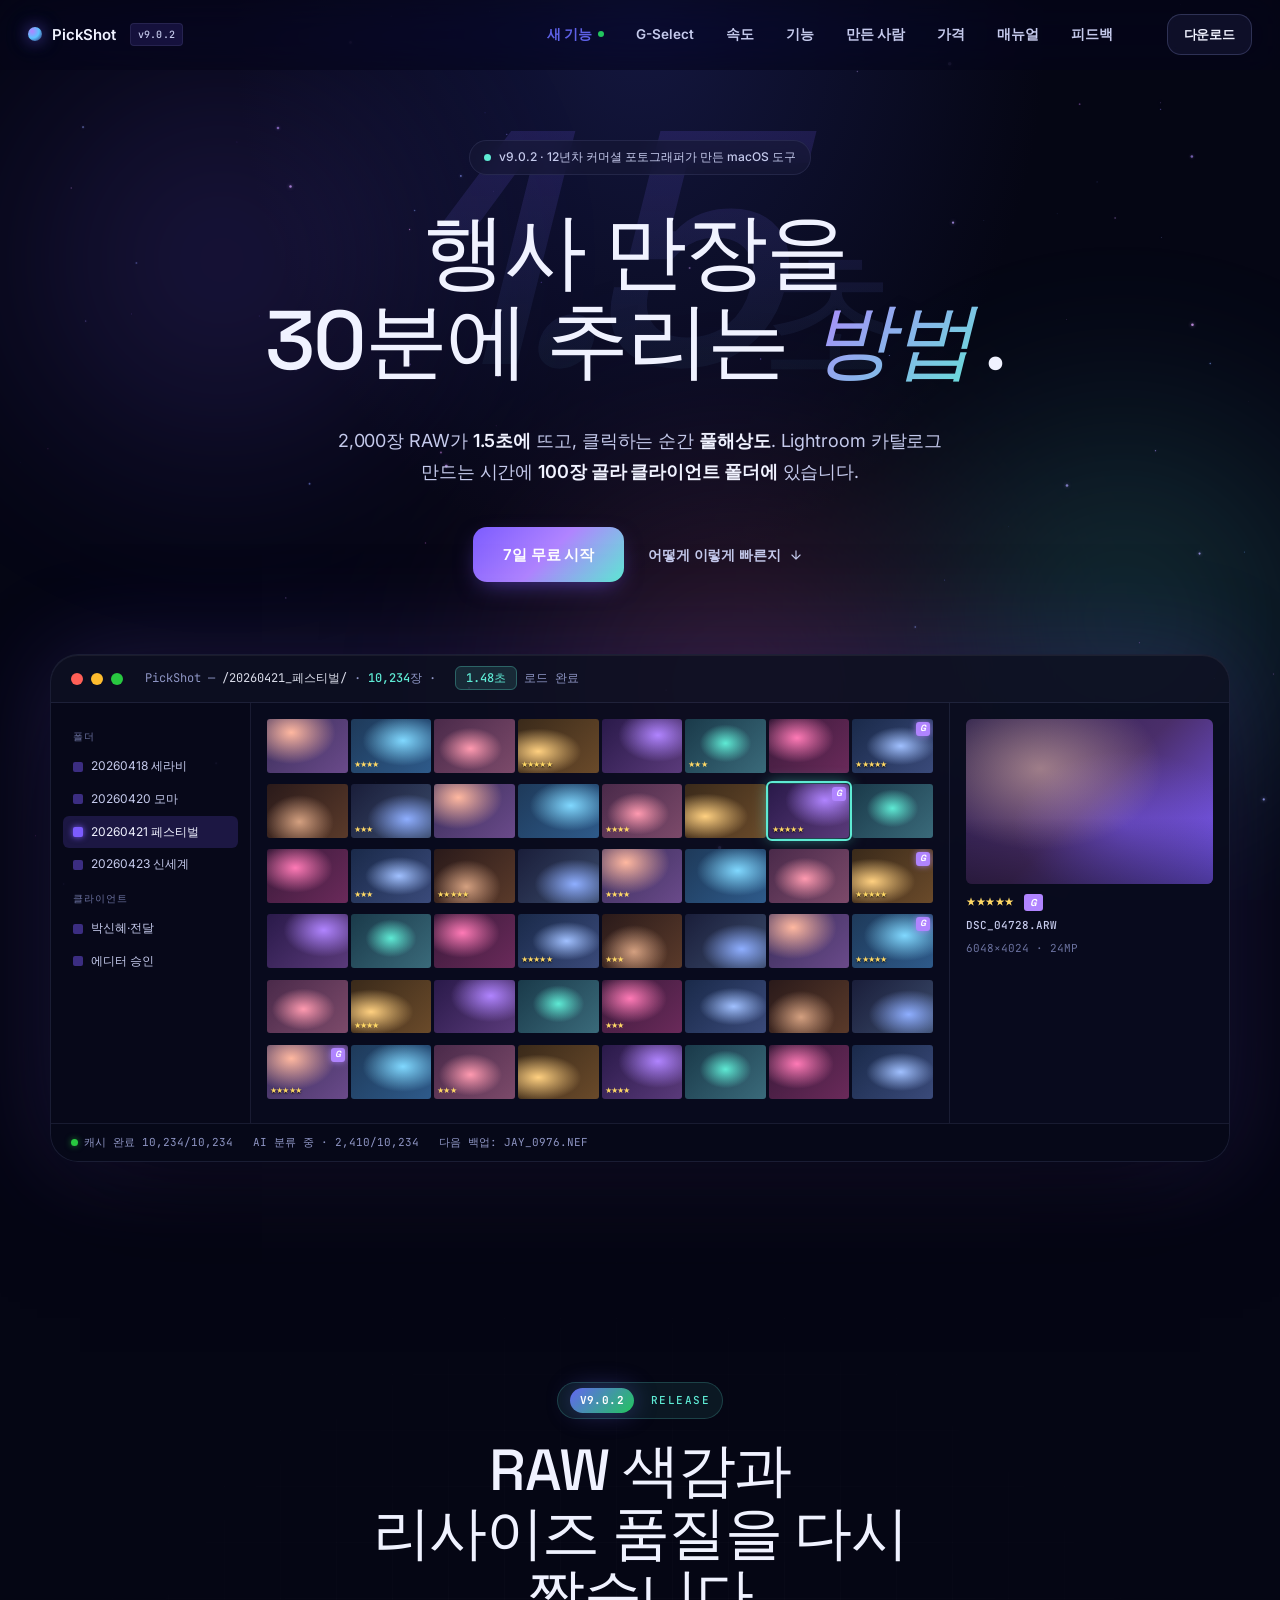
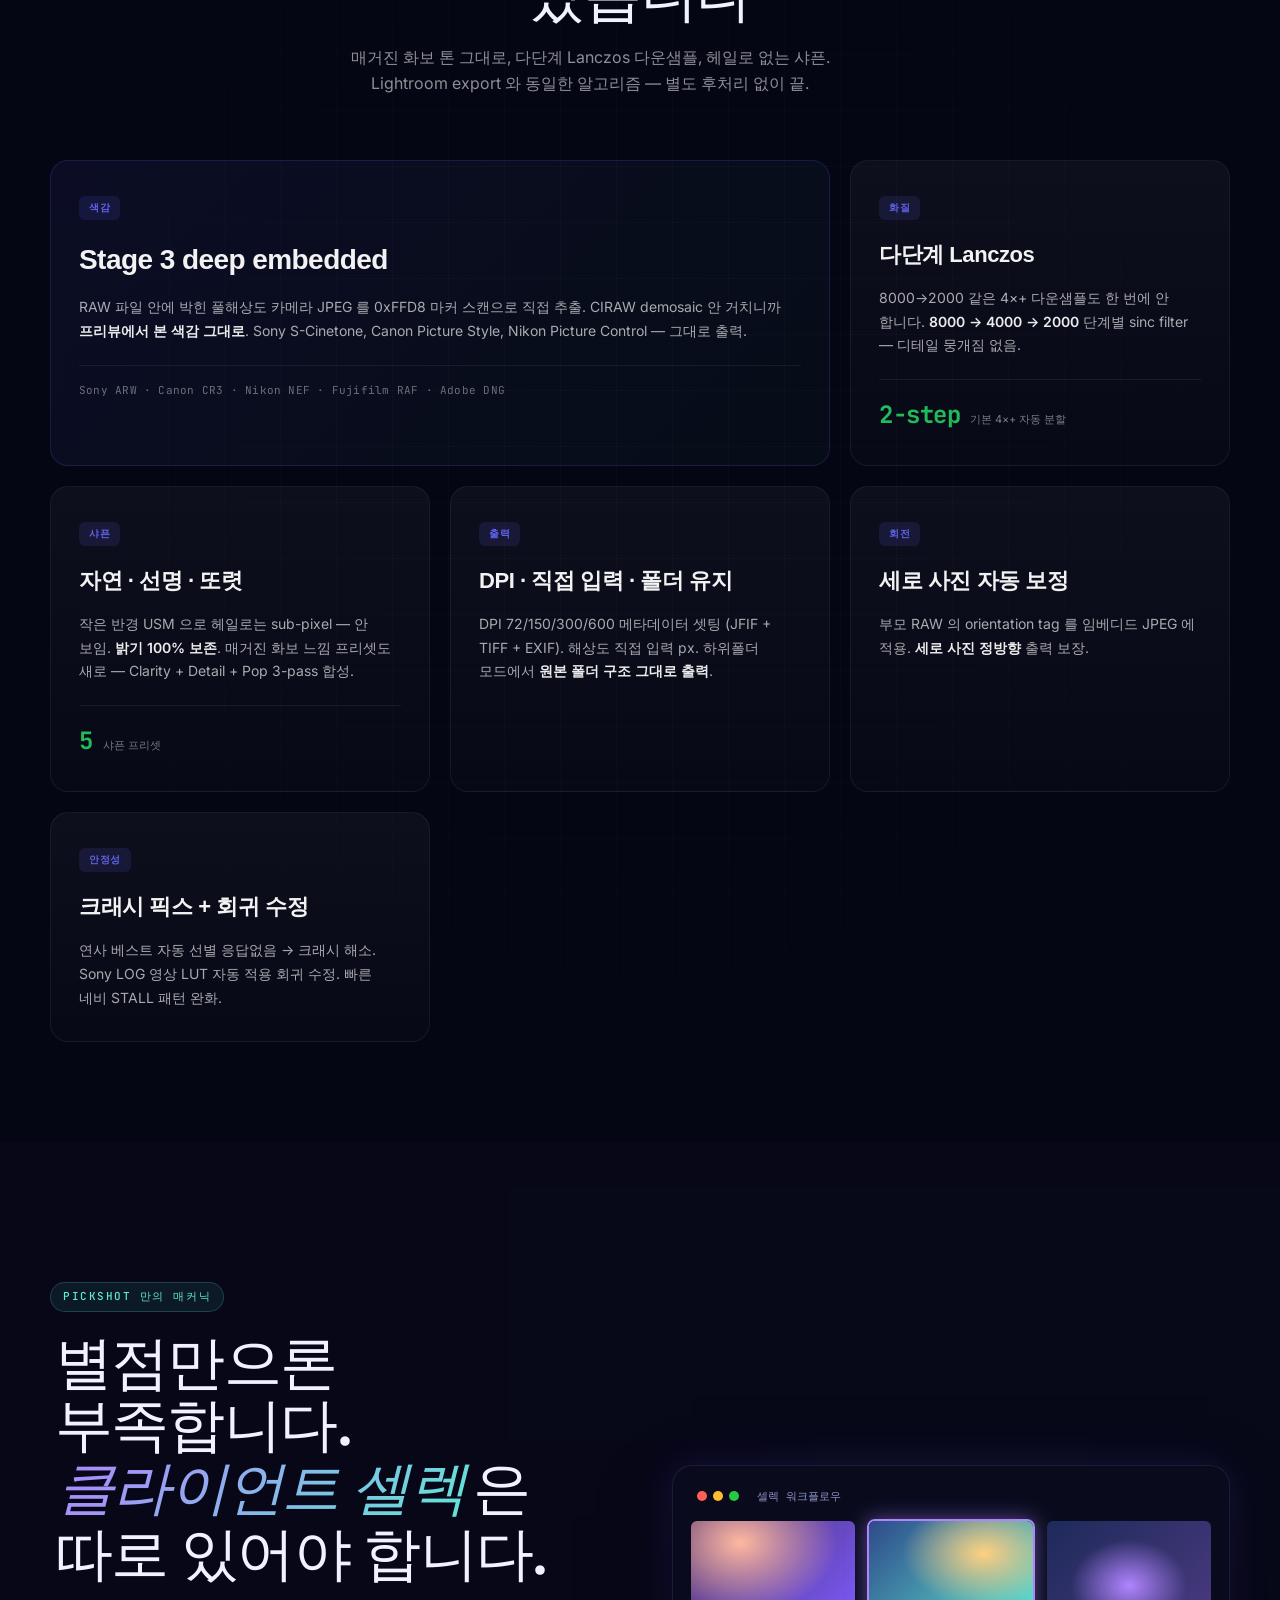
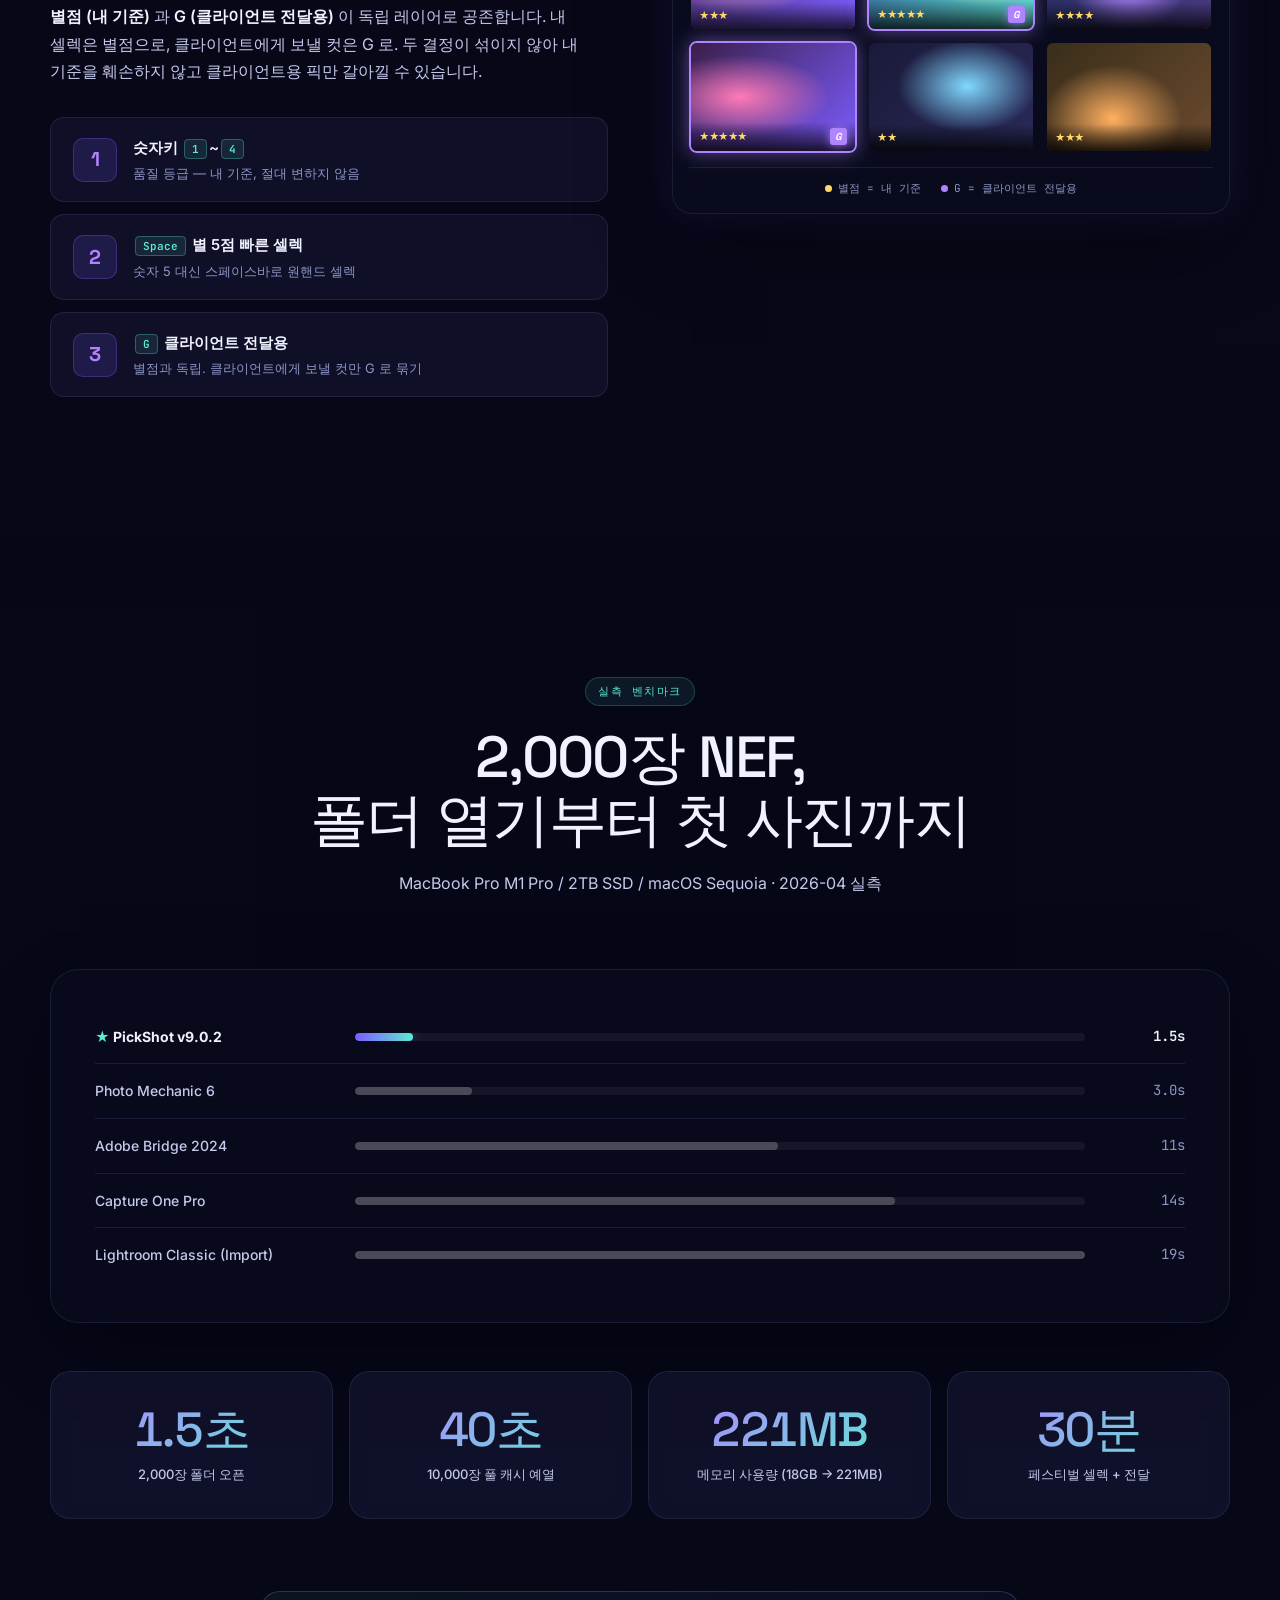
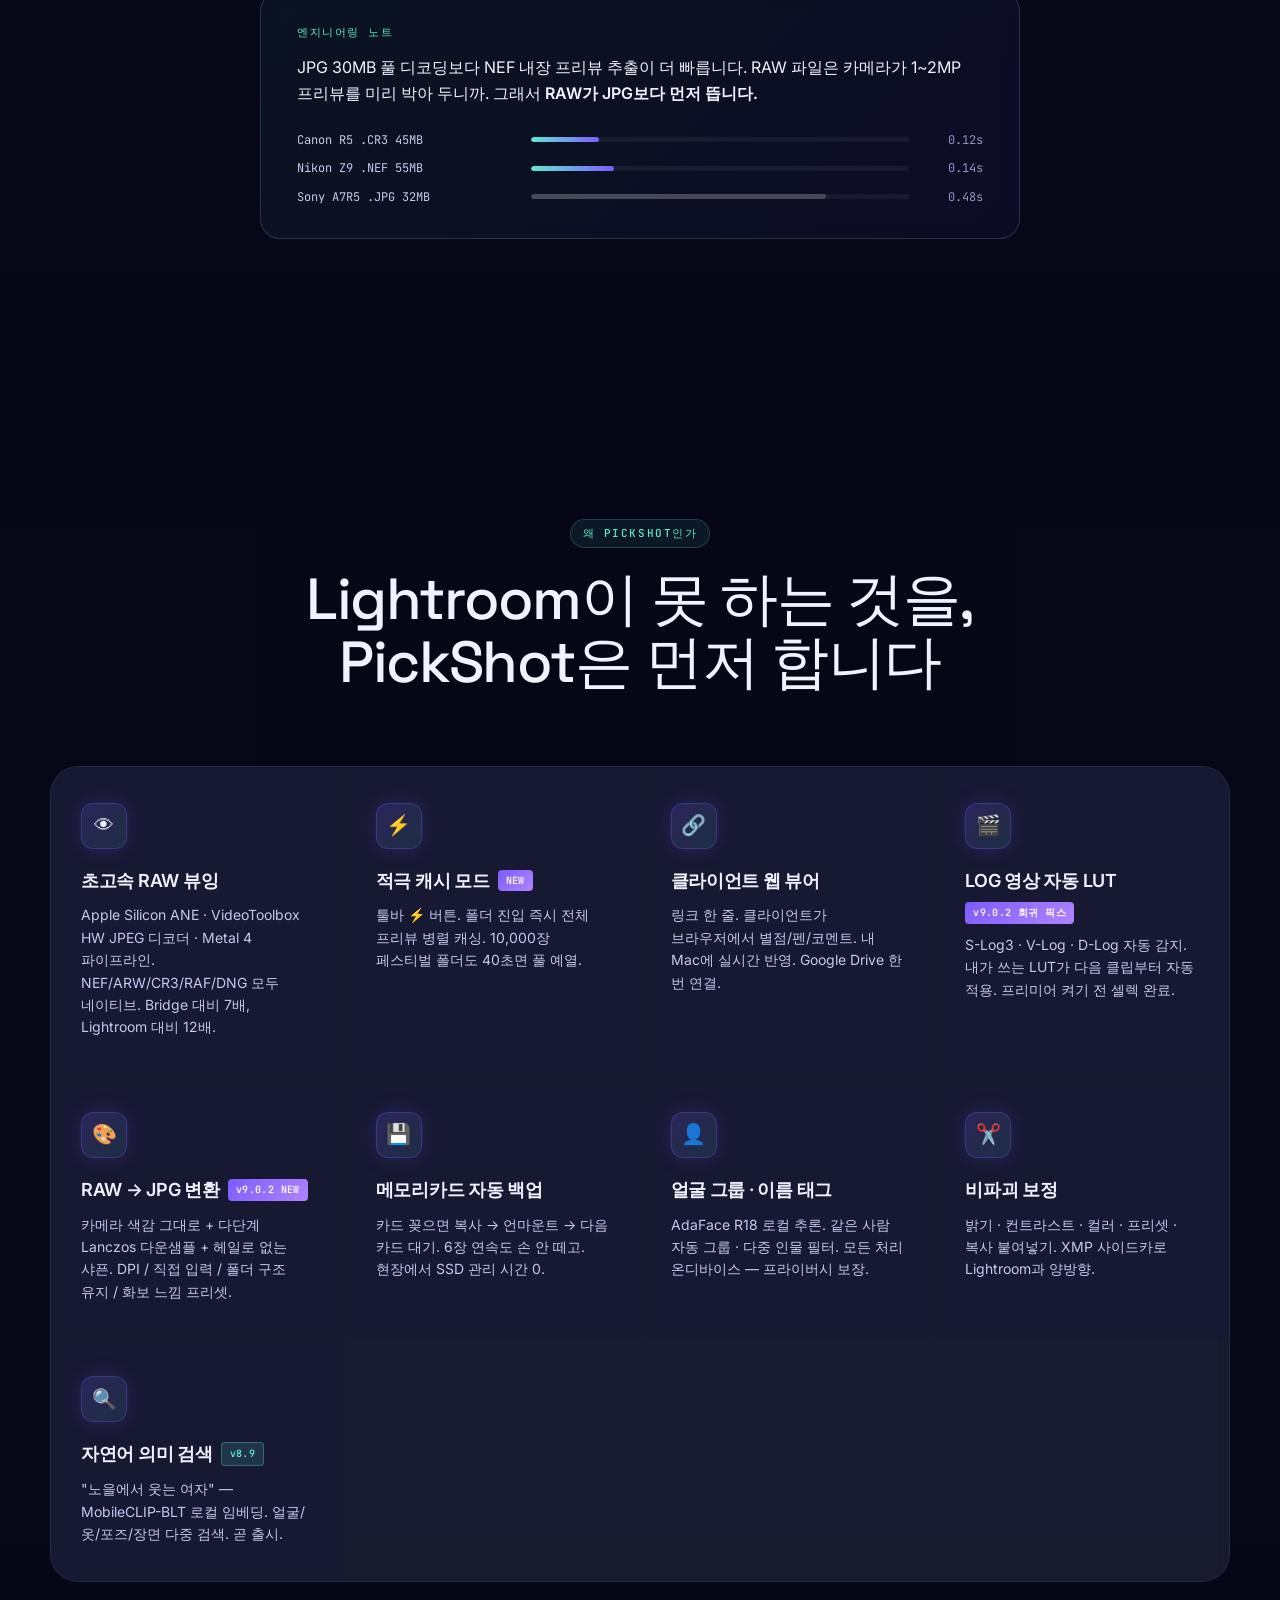
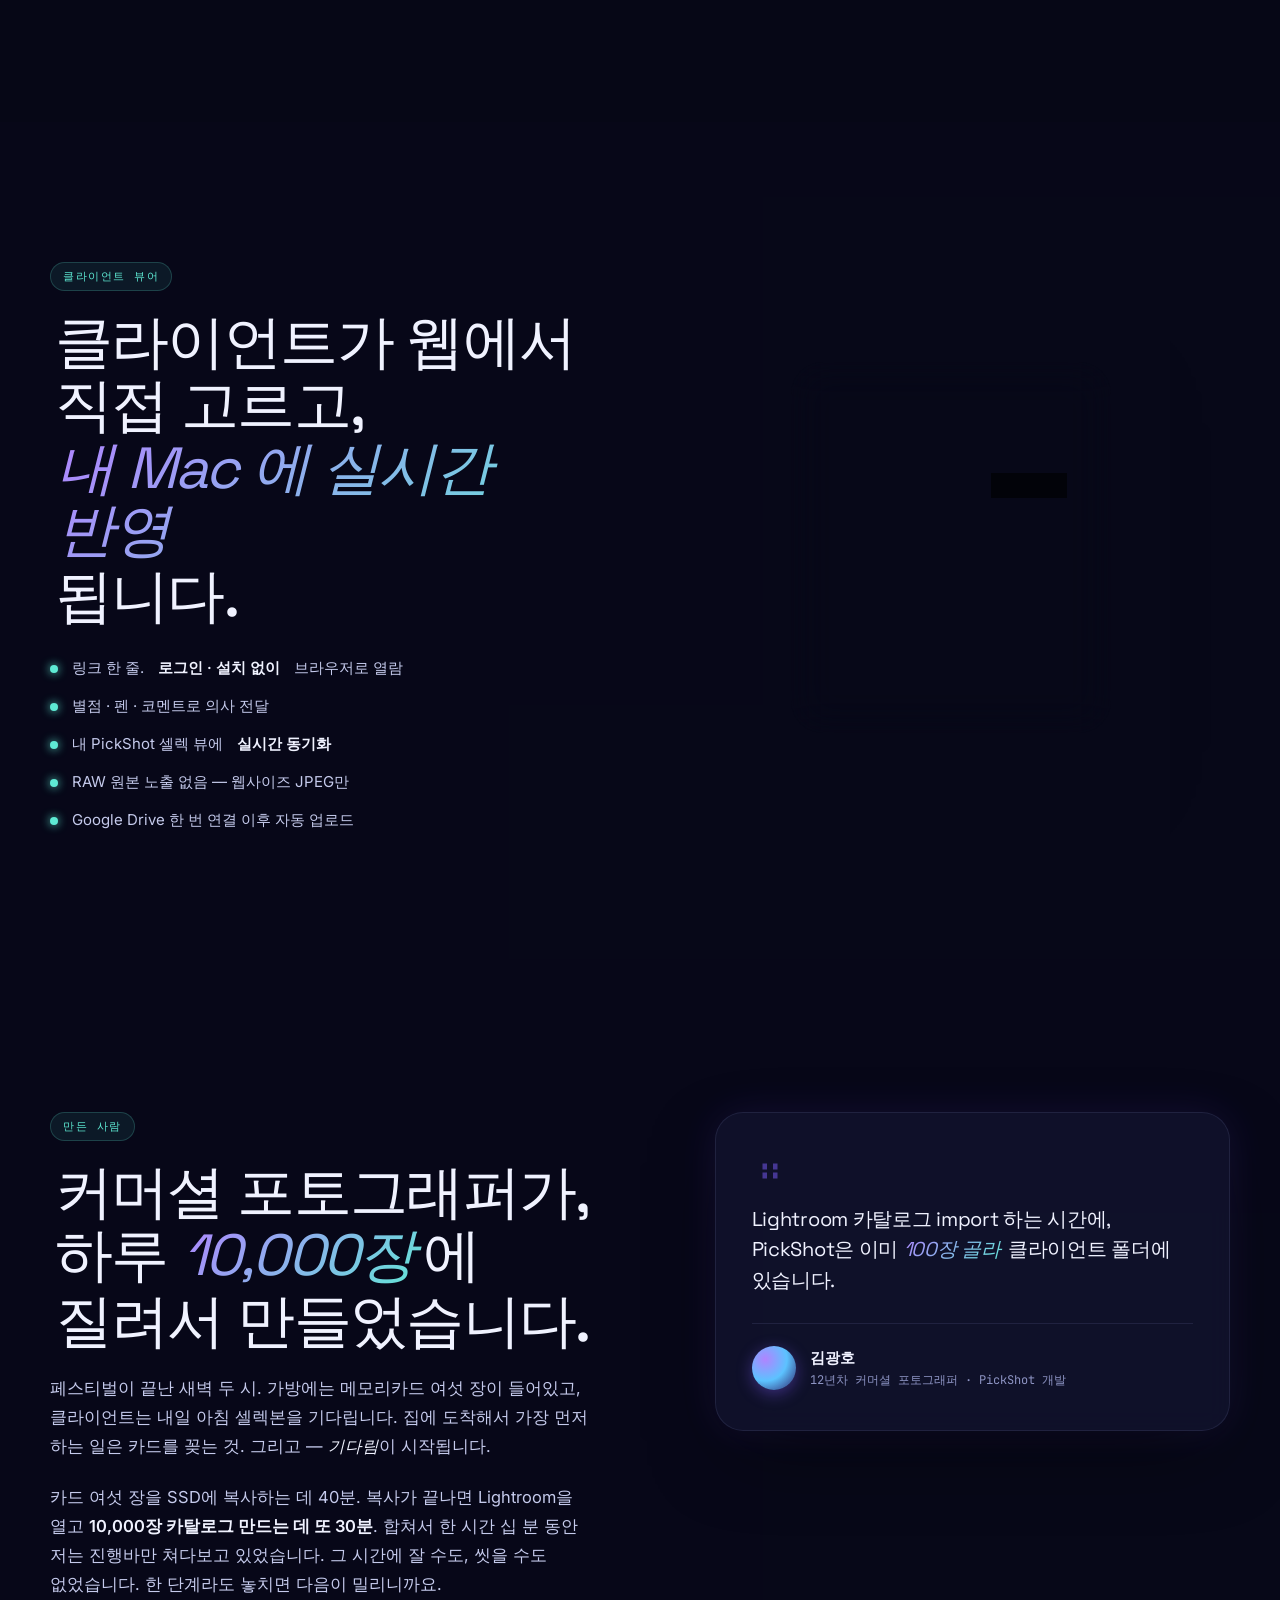
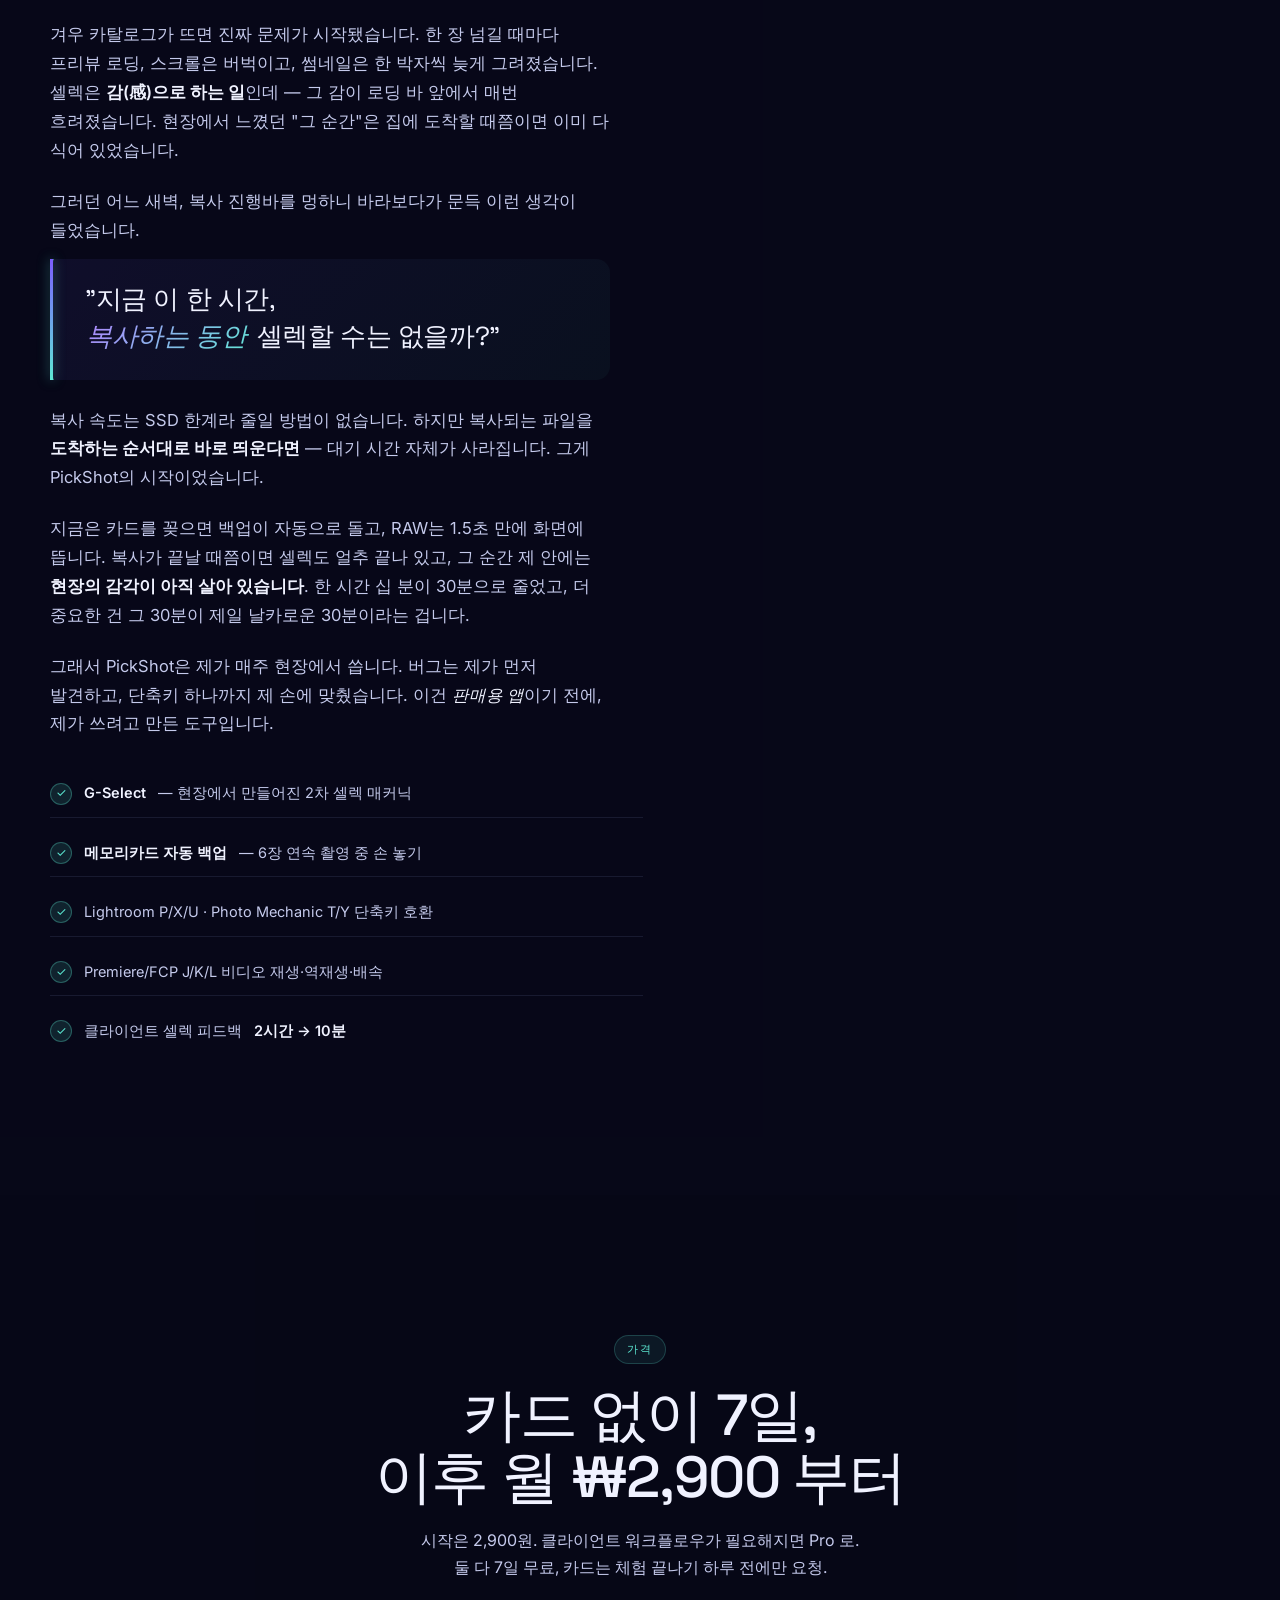
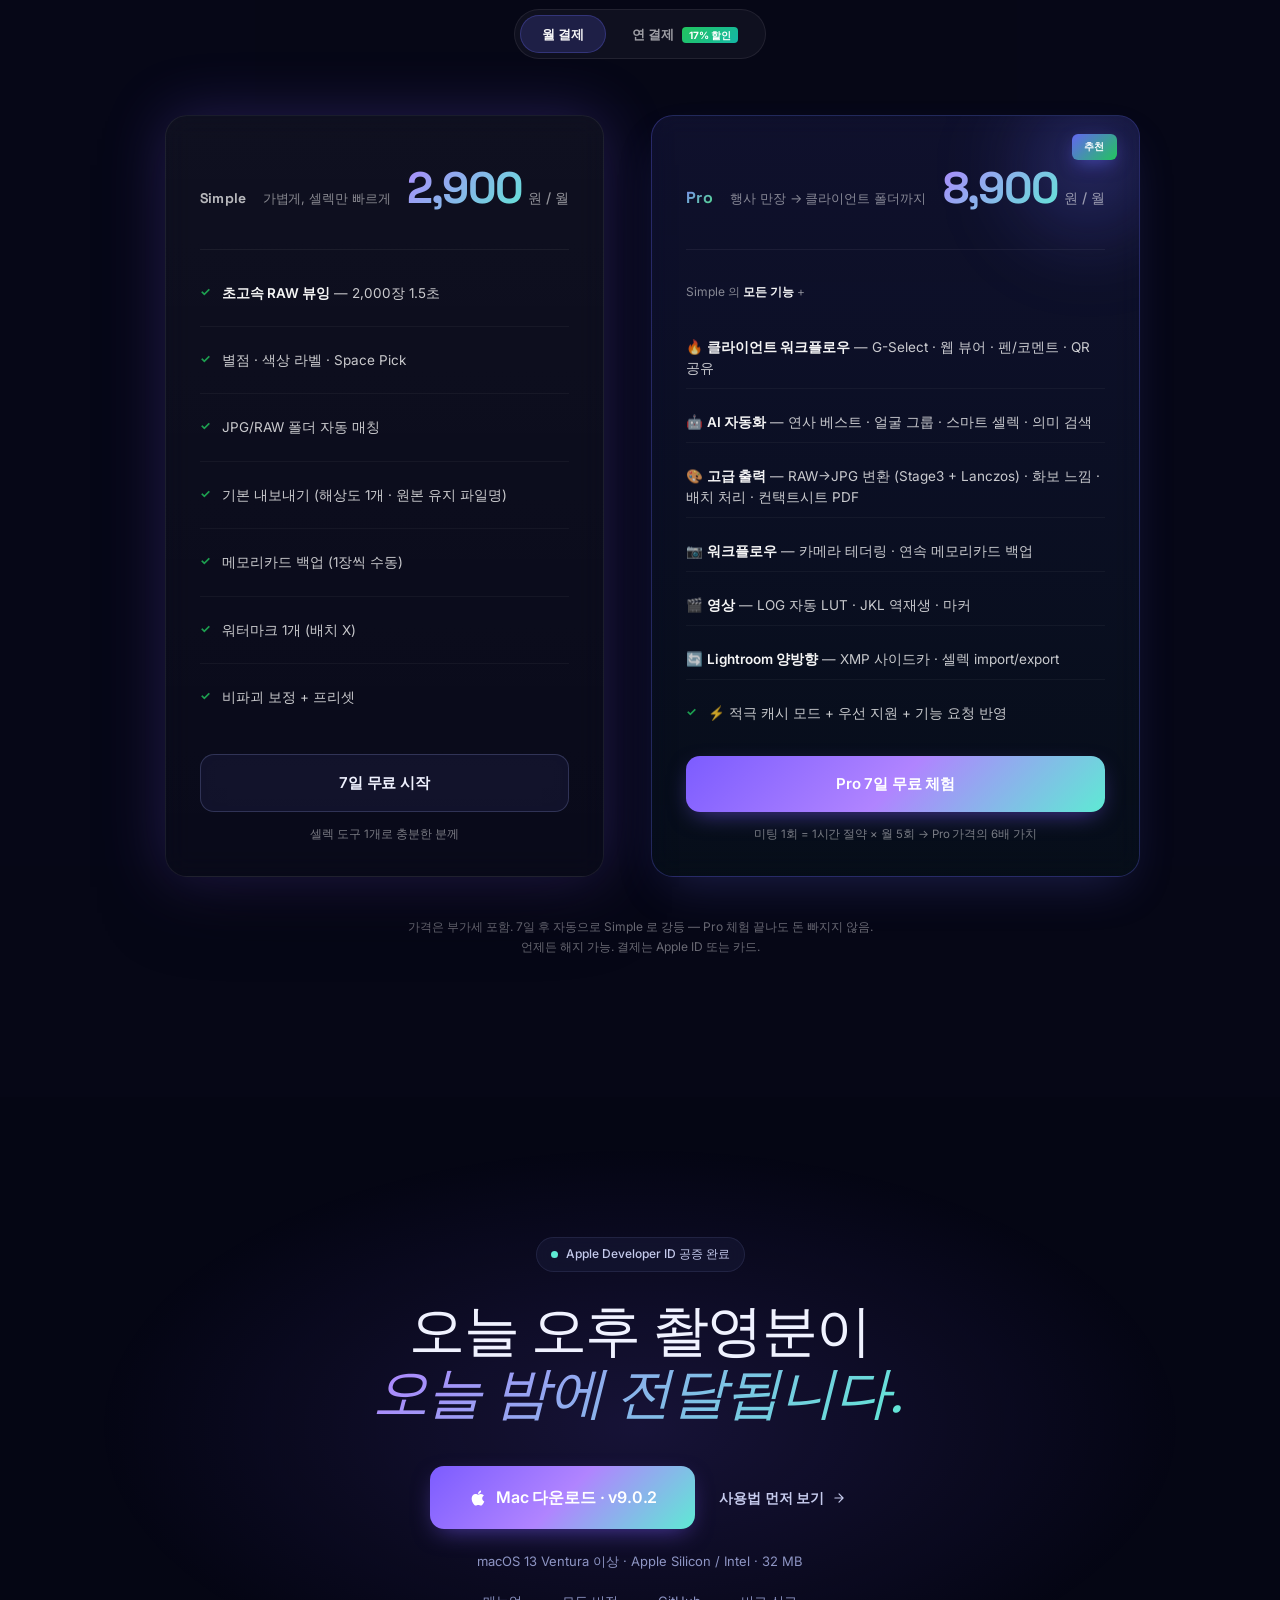
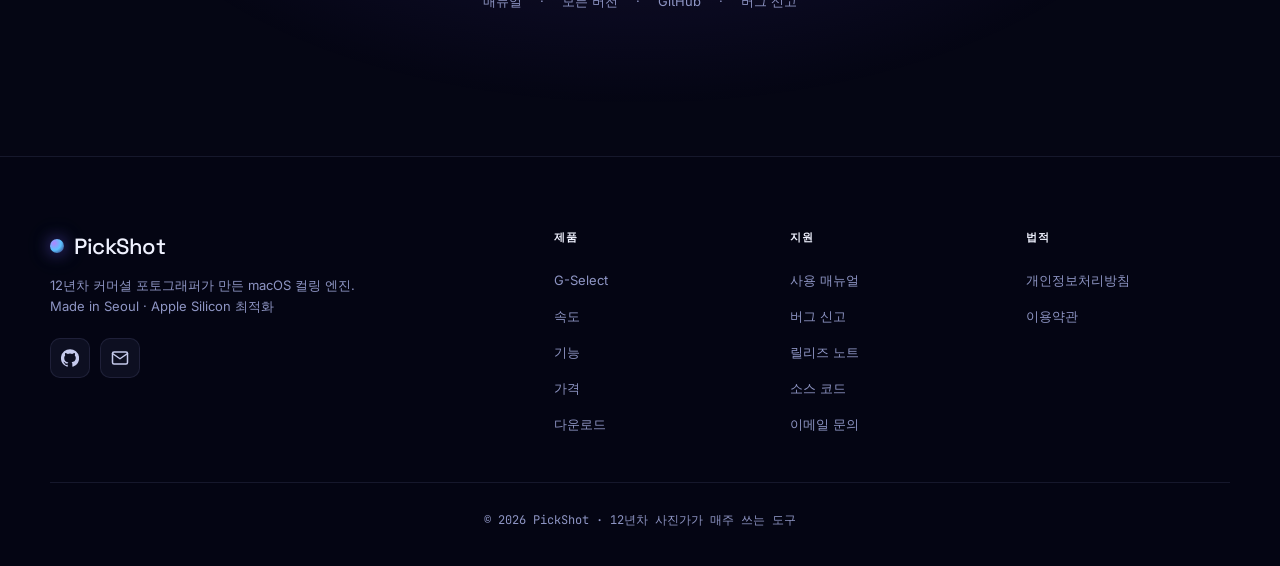
==== commit 6c6c68da: "checkpoint: v9.1.3 필름스트립 + SP 제거 + 보더/스크롤 개선 (20260502-1755)" ====
--- a/index.html
+++ b/index.html
@@ -39,6 +39,7 @@
       <a href="#craft">만든 사람</a>
       <a href="#pricing">가격</a>
       <a href="manual.html">매뉴얼</a>
+      <a href="feedback.html">피드백</a>
     </div>
     <a href="#download" class="btn btn-secondary btn-sm">다운로드</a>
   </div>
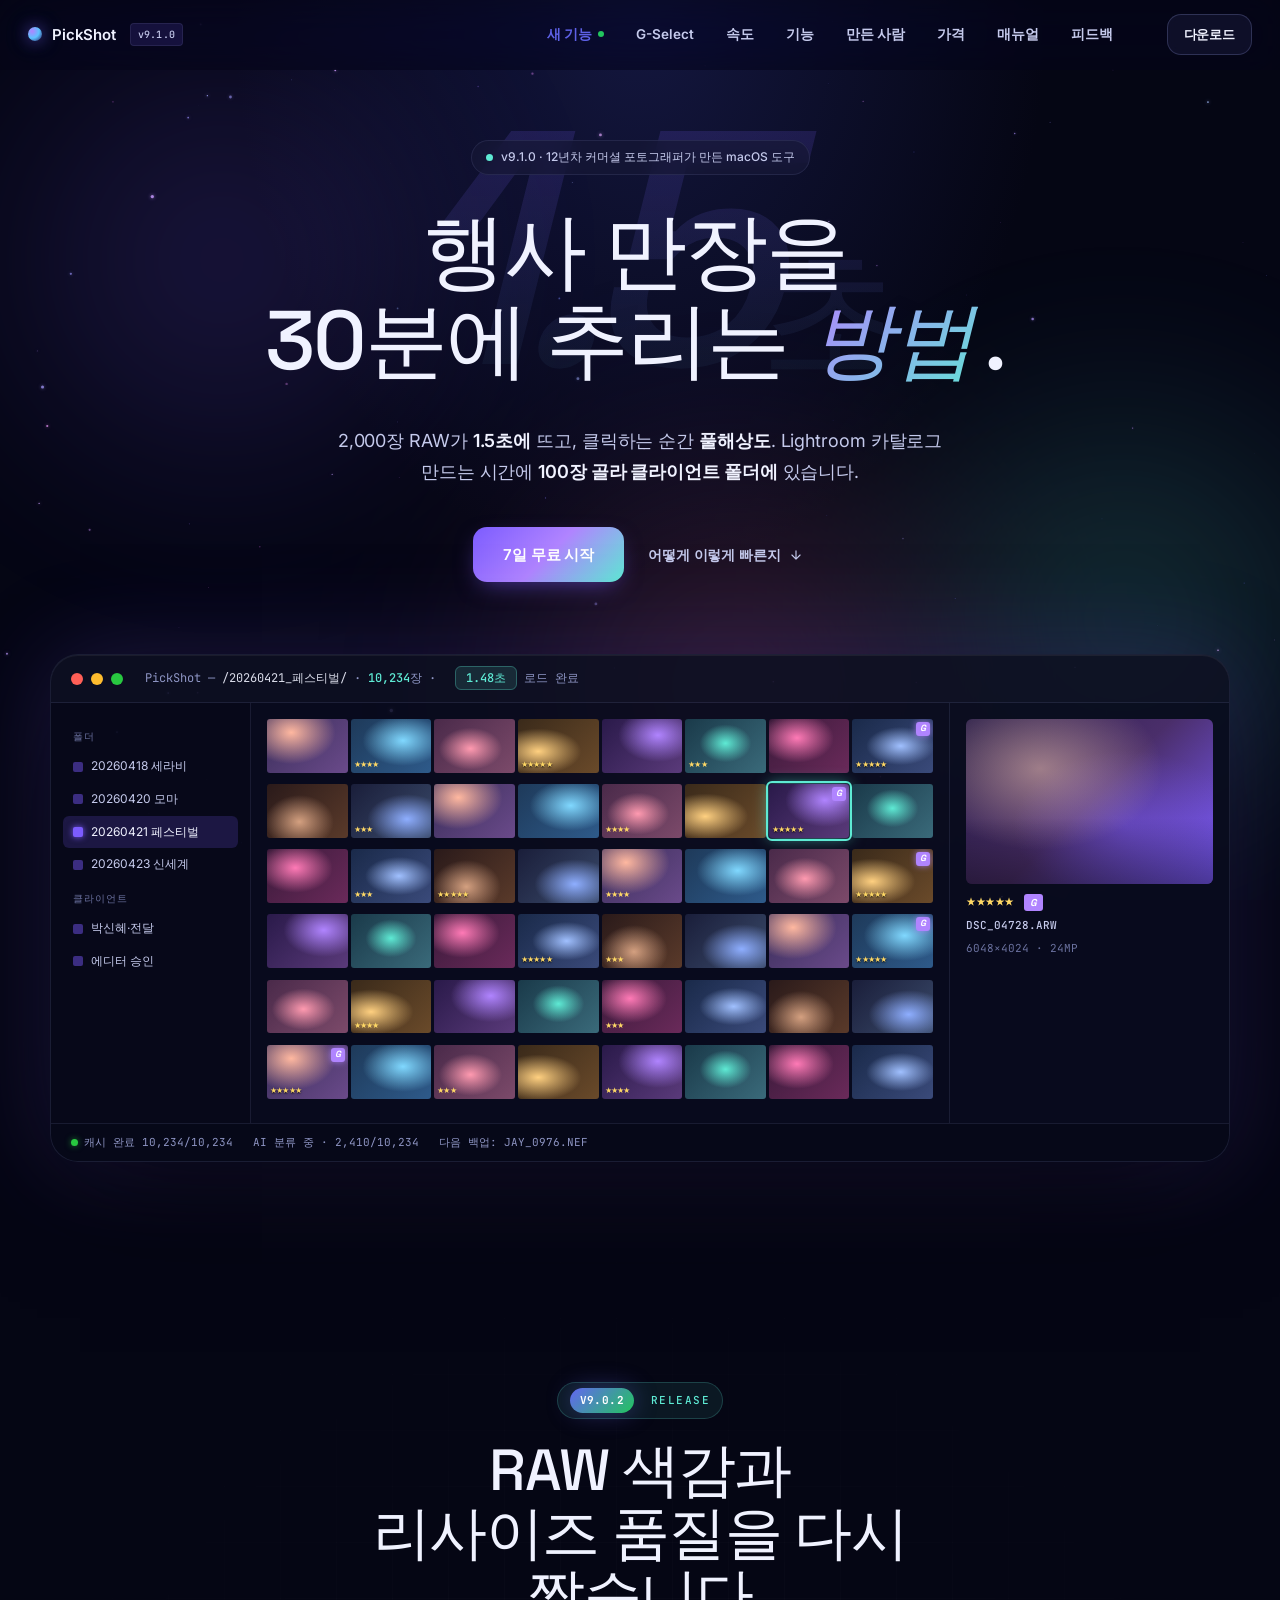
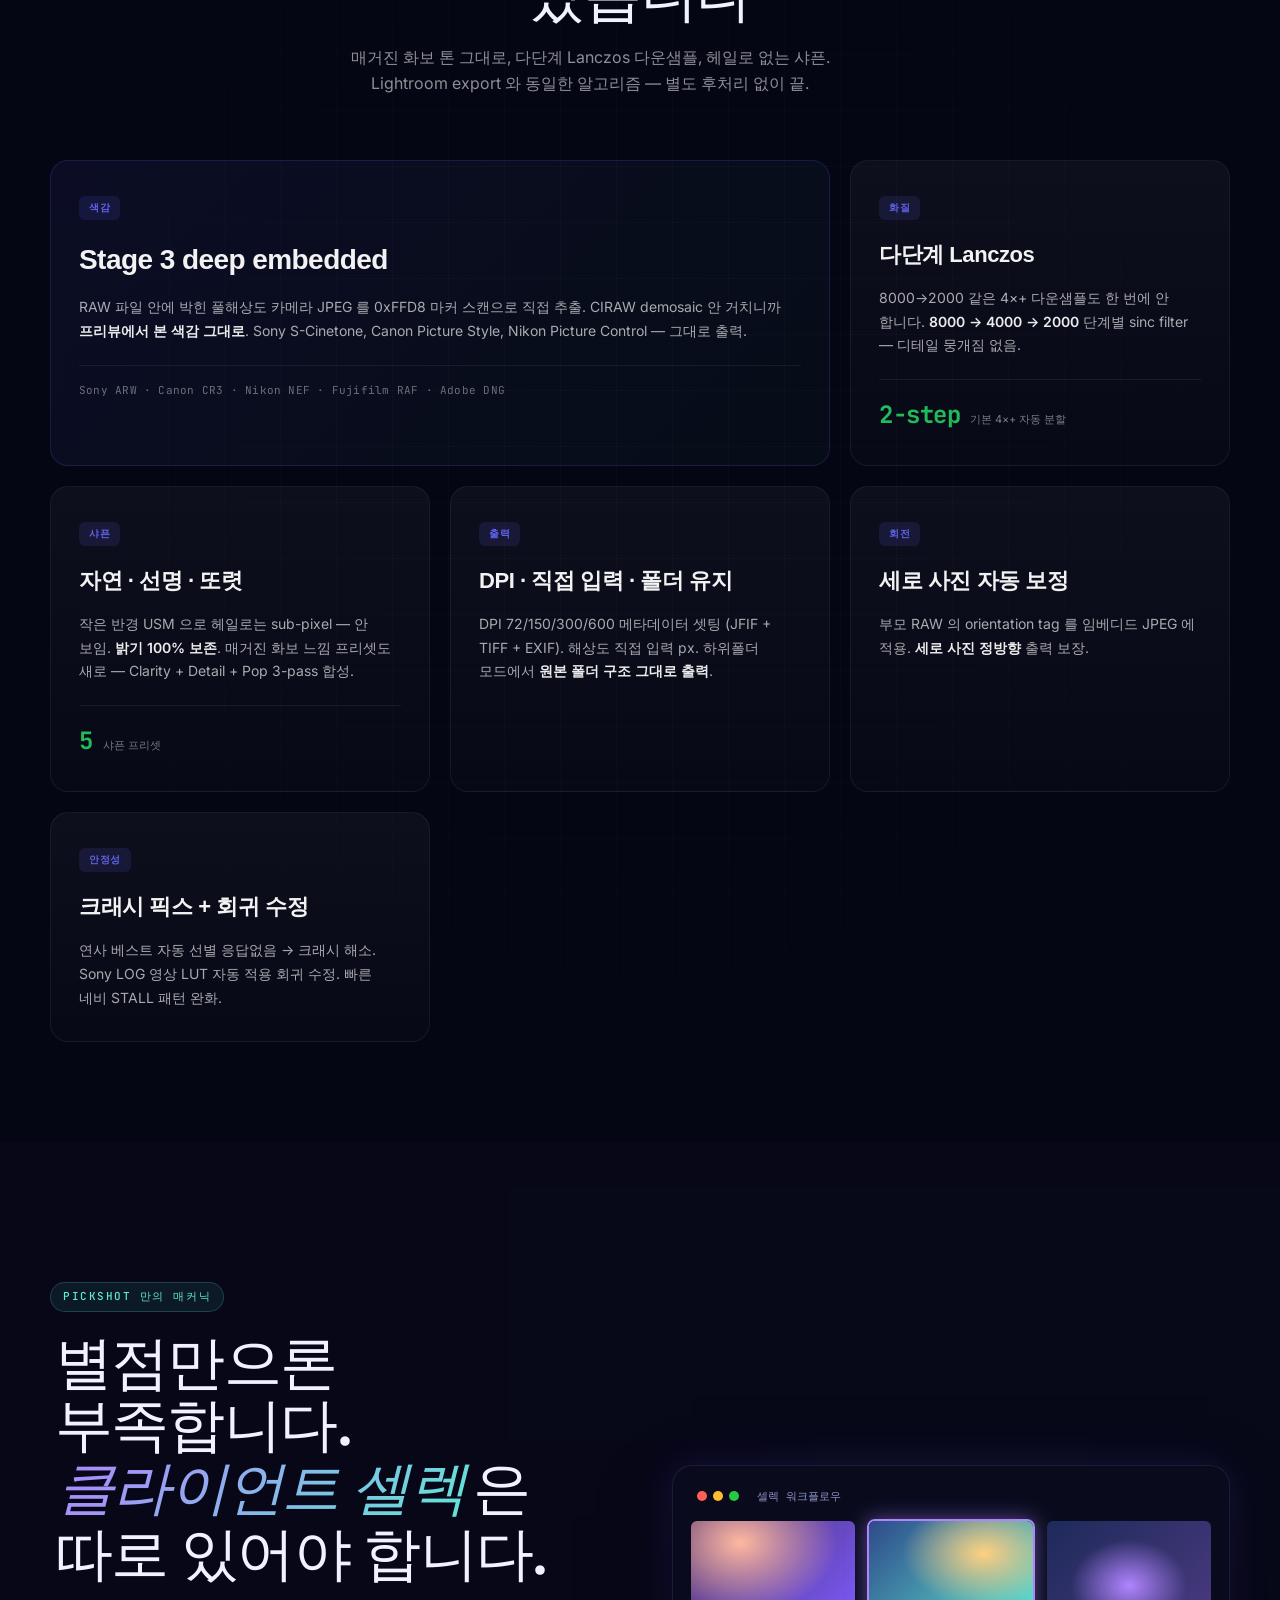
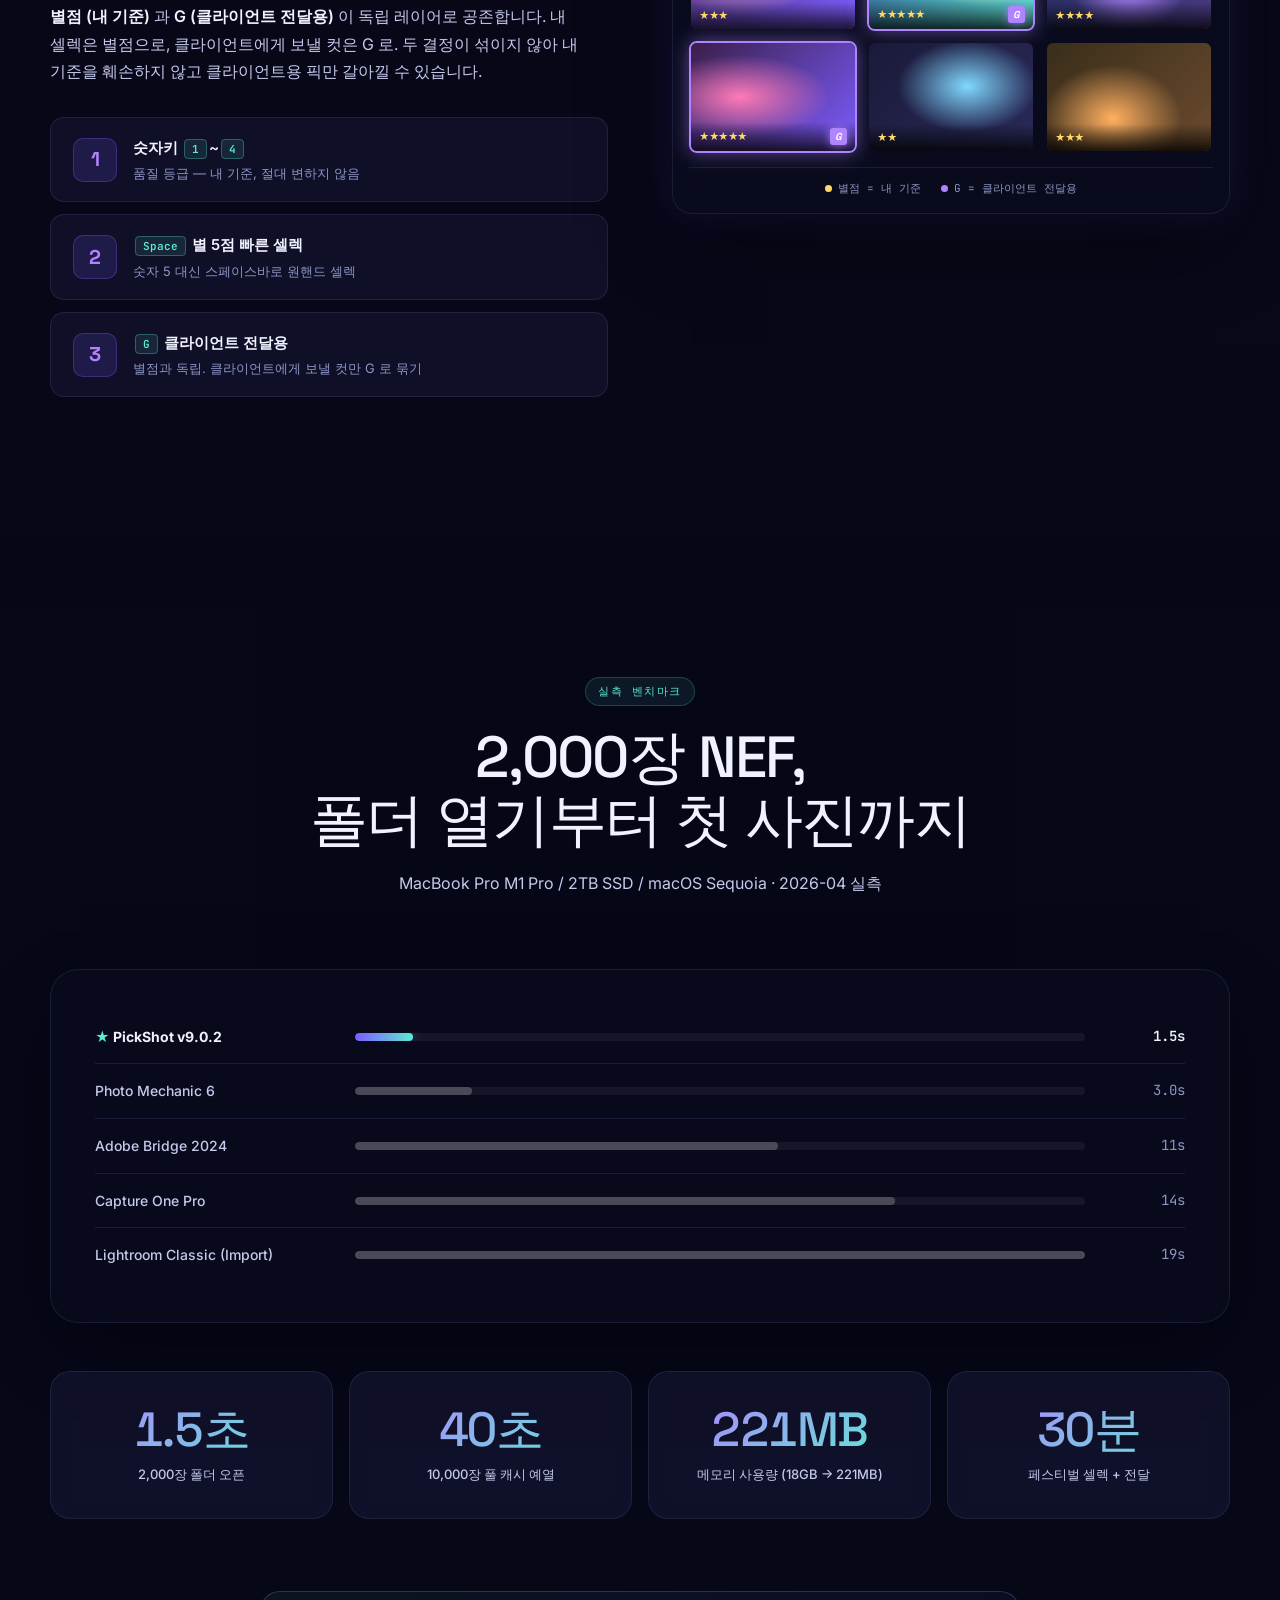
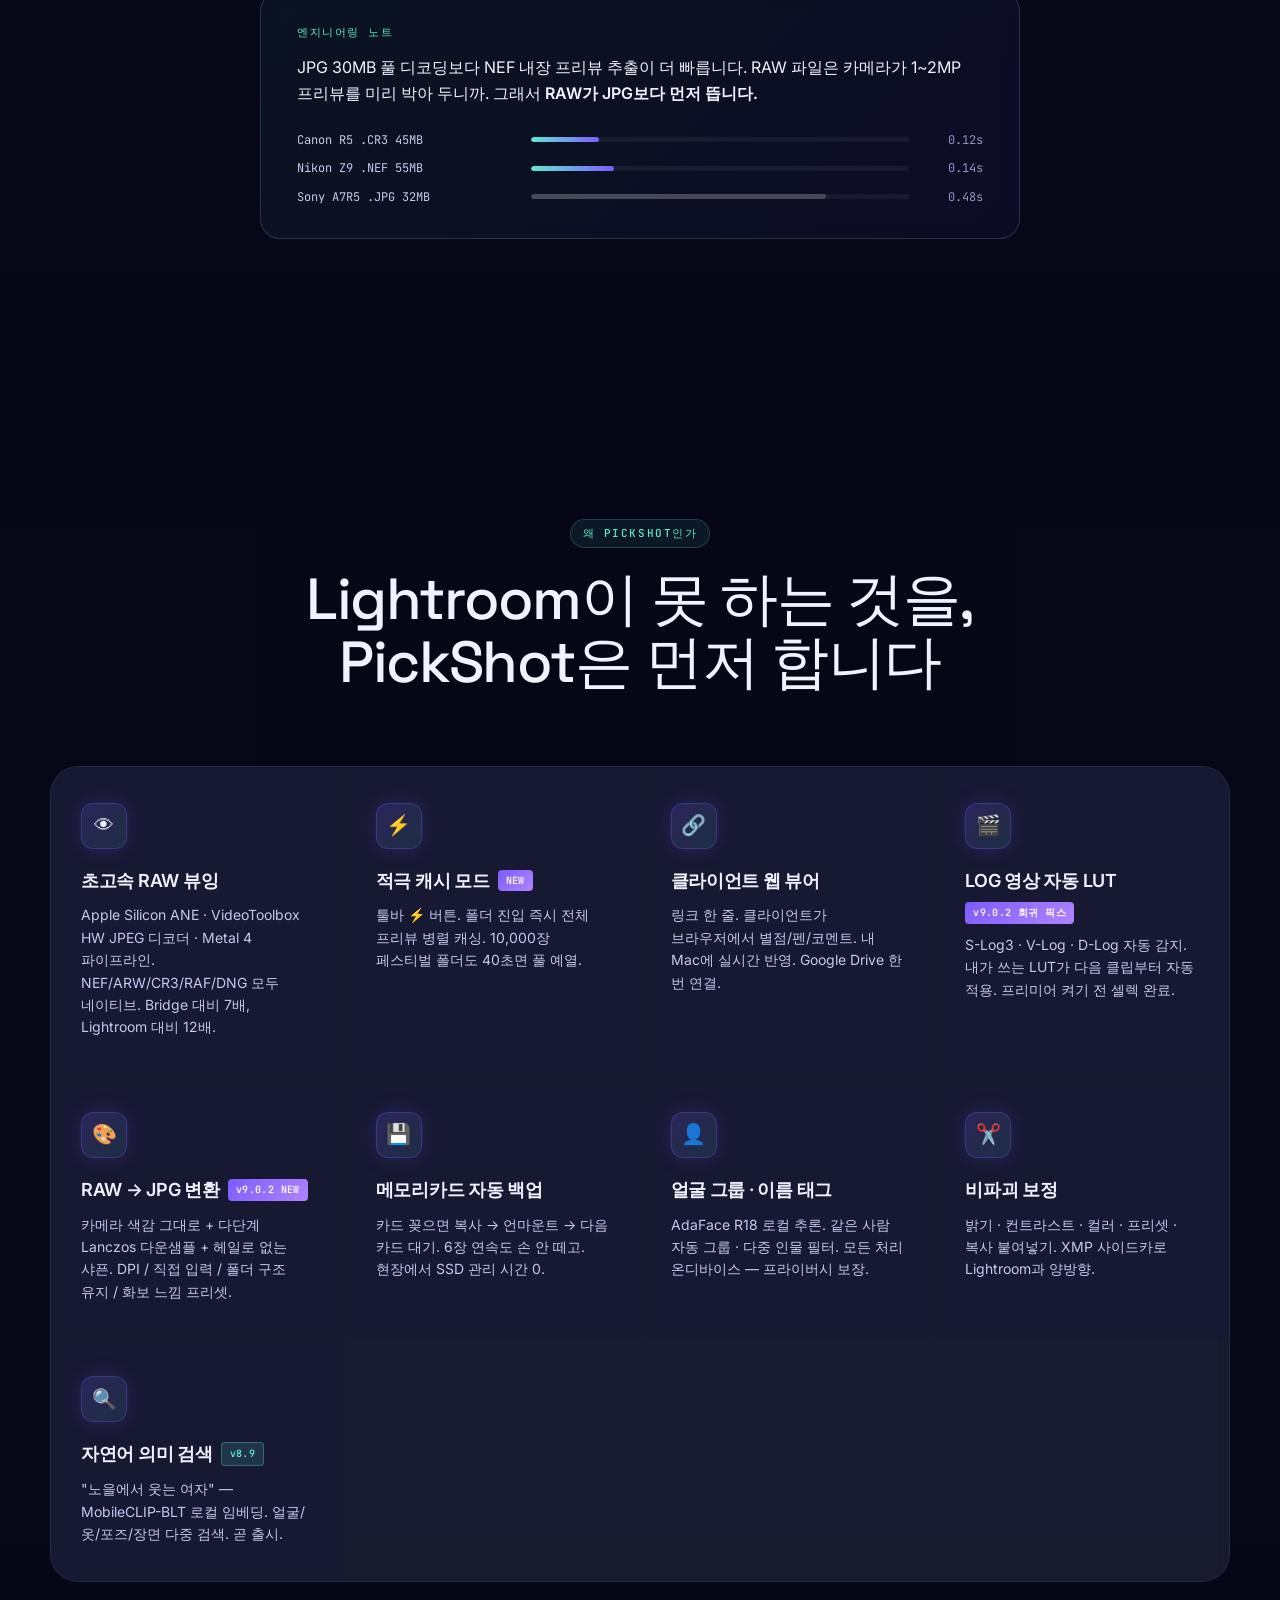
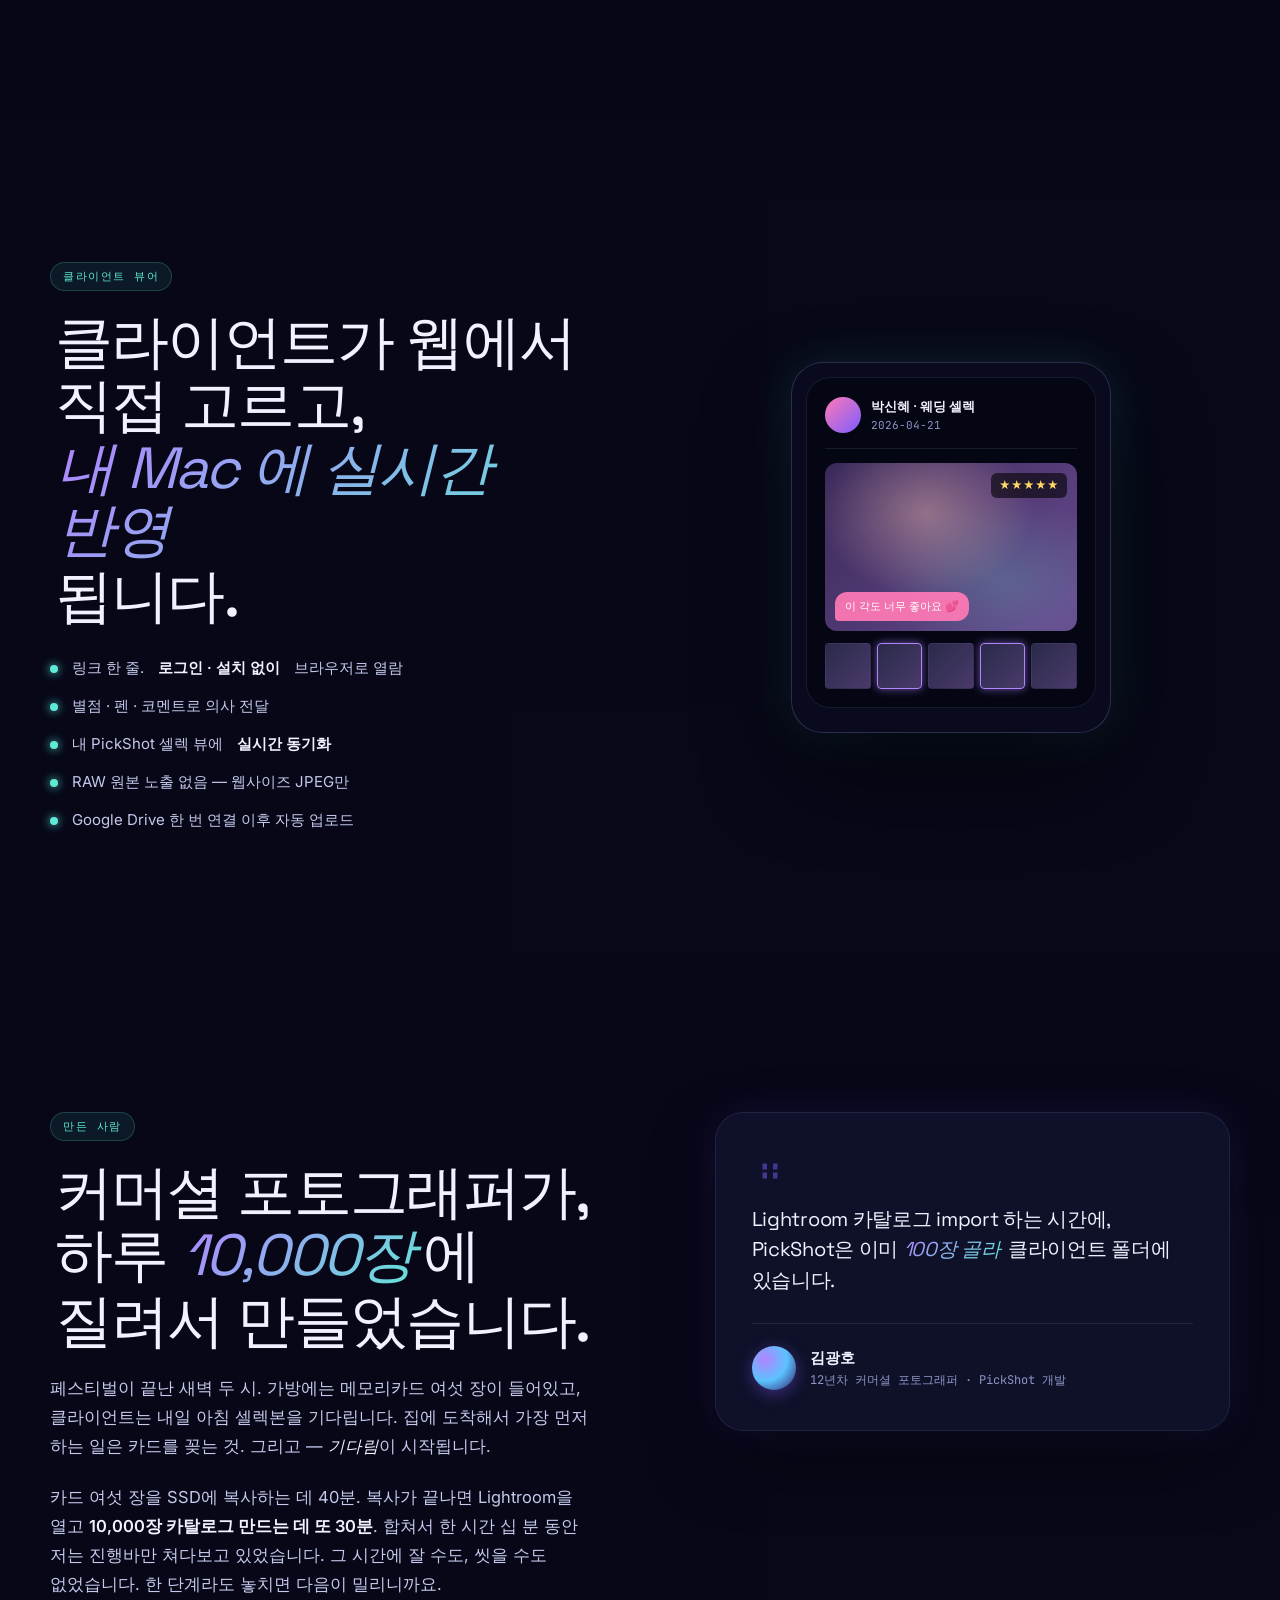
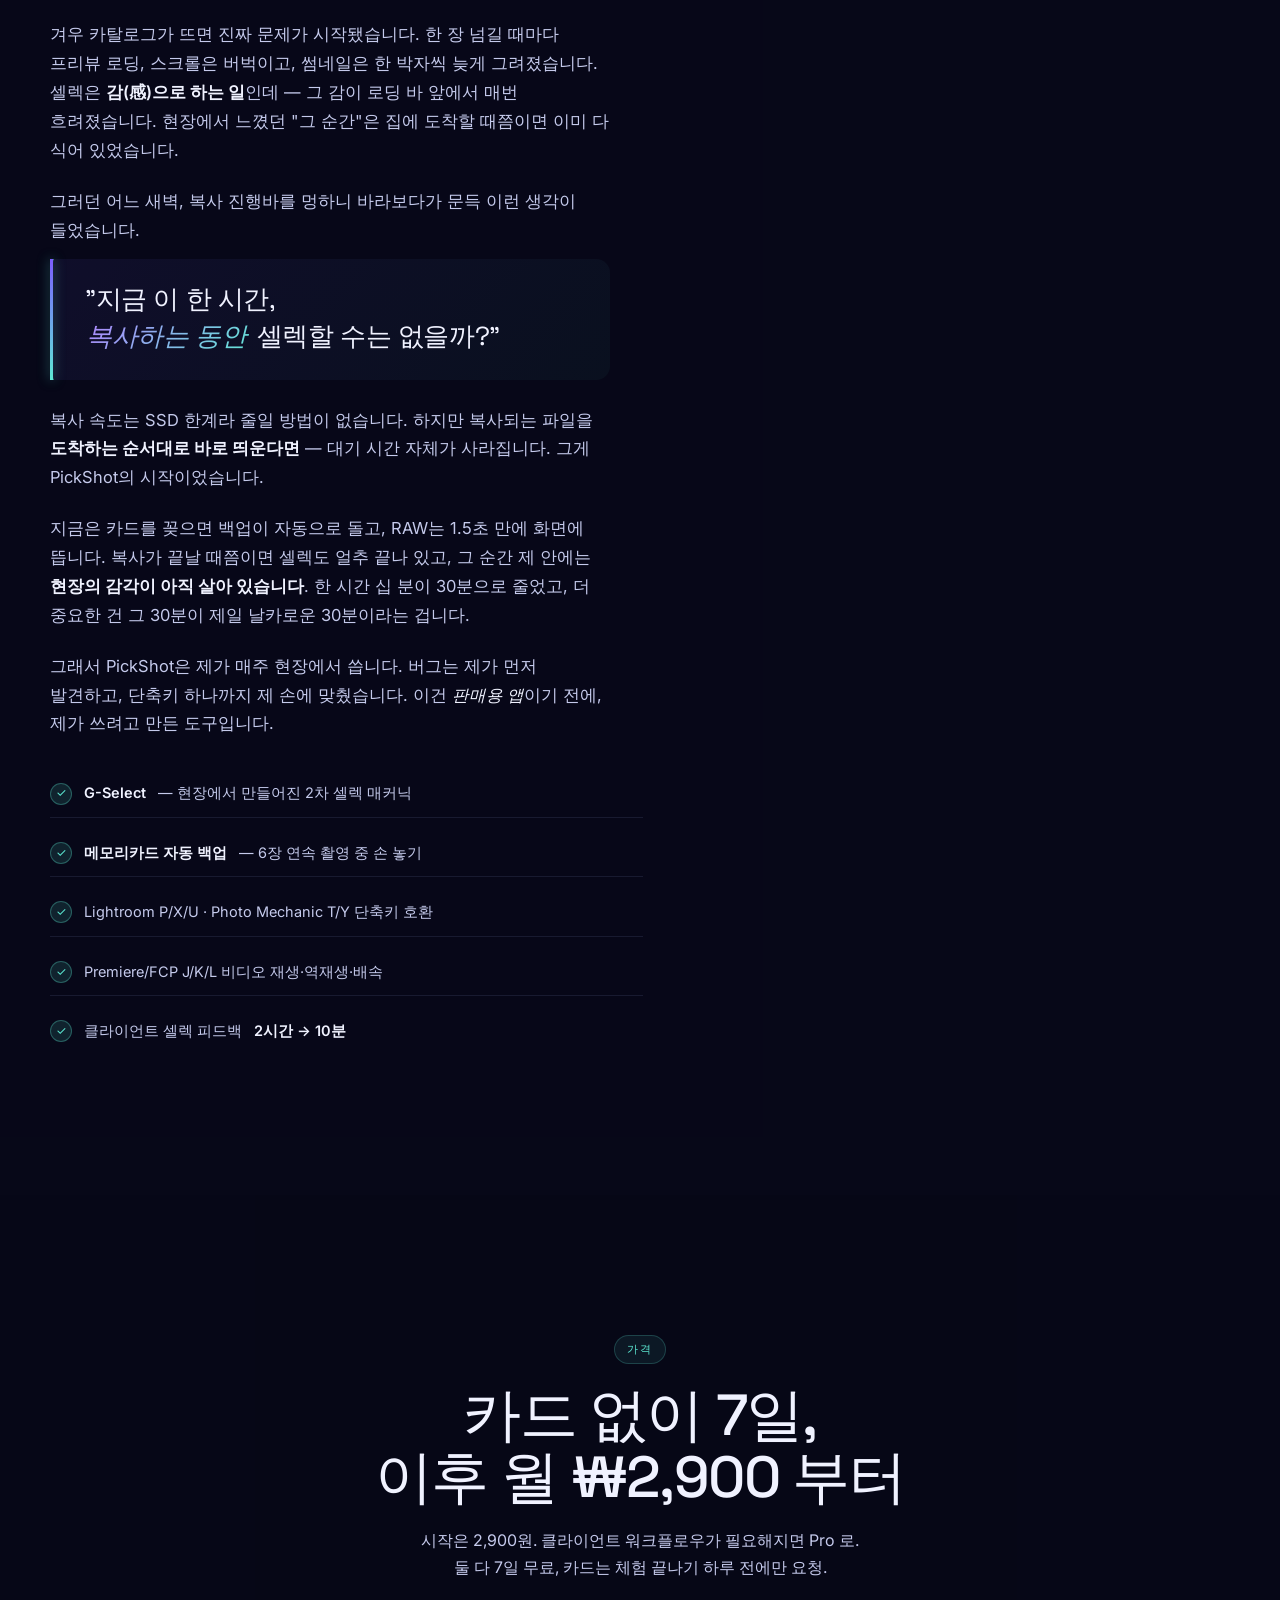
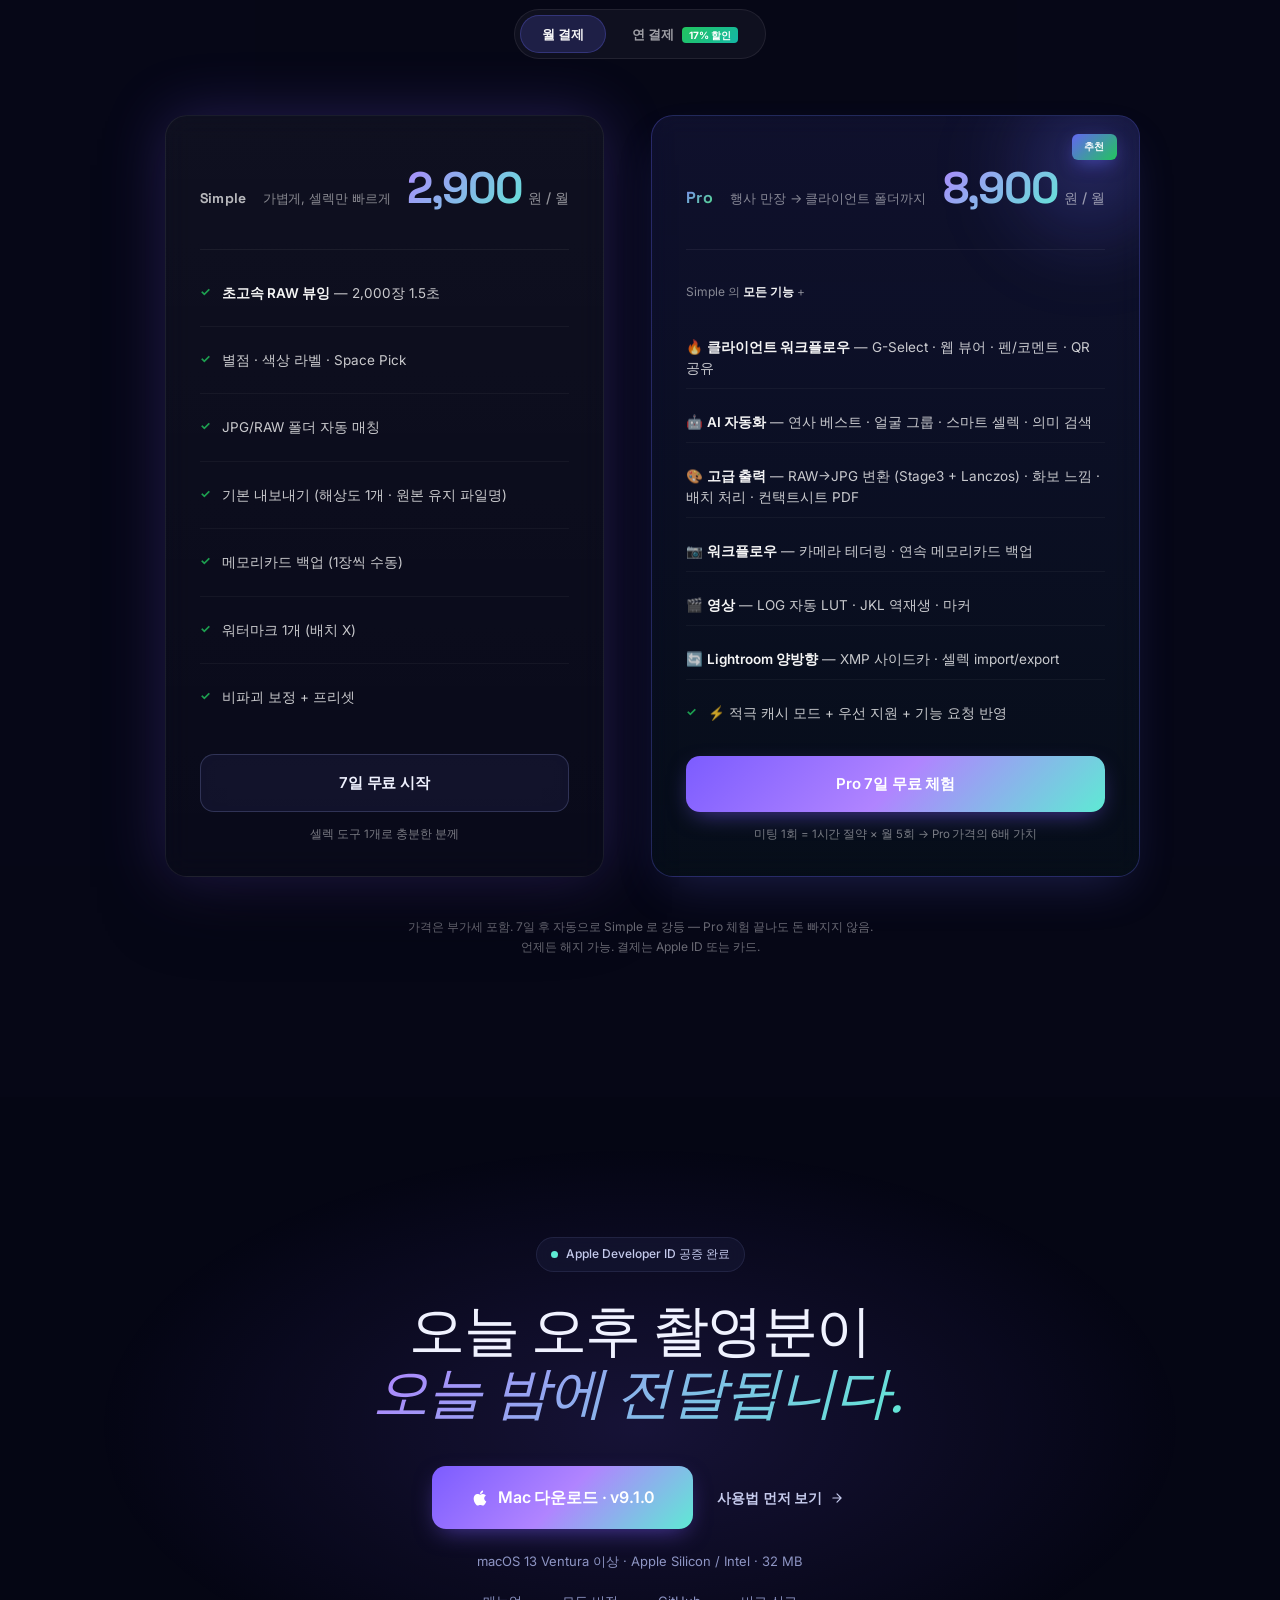
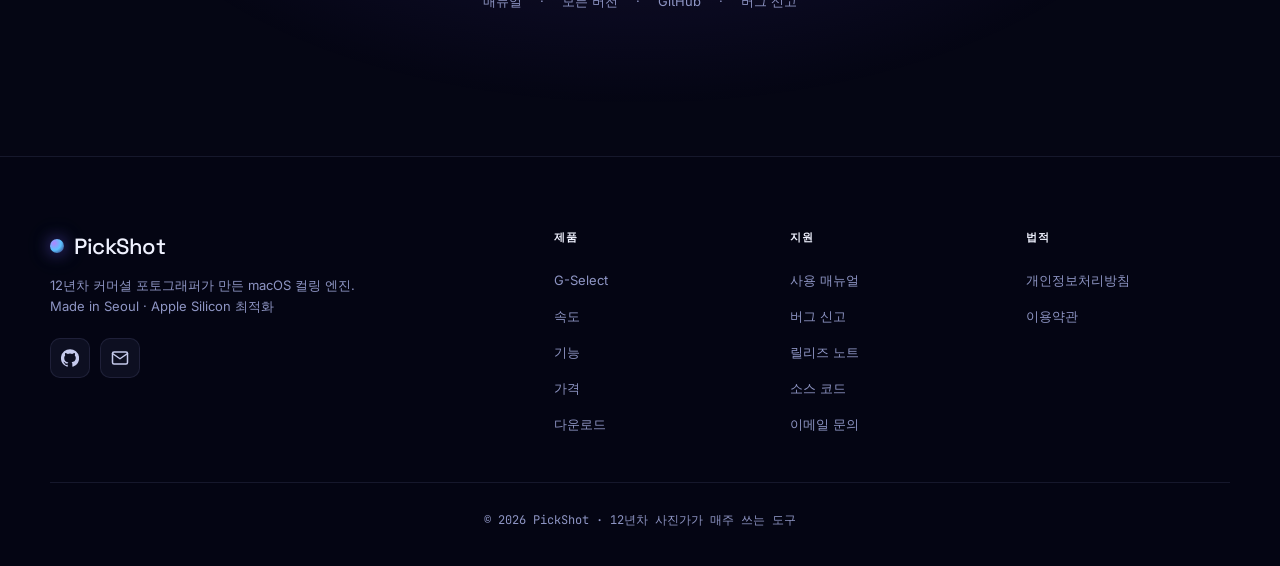
==== commit 24726ae0: "website: v9.1.0 다운로드 링크 갱신" ====
--- a/index.html
+++ b/index.html
@@ -3,10 +3,10 @@
 <head>
 <meta charset="UTF-8">
 <meta name="viewport" content="width=device-width, initial-scale=1.0">
-<meta name="description" content="PickShot v9.0.2 — 행사 만장을 30분에 추리는 macOS 컬링 엔진. 12년차 커머셜 포토그래퍼가 만듦. 2,000장 RAW 1.5초. 7일 무료.">
+<meta name="description" content="PickShot v9.1.0 — 행사 만장을 30분에 추리는 macOS 컬링 엔진. 12년차 커머셜 포토그래퍼가 만듦. 2,000장 RAW 1.5초. 7일 무료.">
 <meta name="theme-color" content="#050614">
 <meta property="og:title" content="PickShot — 행사 만장을 30분에 추리는 방법">
-<meta property="og:description" content="v9.0.2 · 12년차 커머셜 포토그래퍼가 만든 macOS 셀렉 엔진. 7일 무료.">
+<meta property="og:description" content="v9.1.0 · 12년차 커머셜 포토그래퍼가 만든 macOS 셀렉 엔진. 7일 무료.">
 <meta property="og:type" content="website">
 <title>PickShot — 행사 만장을 30분에 추리는 방법</title>
 <link rel="stylesheet" href="style.css">
@@ -29,7 +29,7 @@
     <a href="#" class="logo">
       <span class="logo-orb"></span>
       <span class="logo-text">PickShot</span>
-      <span class="logo-ver">v9.0.2</span>
+      <span class="logo-ver">v9.1.0</span>
     </a>
     <div class="nav-links">
       <a href="#whatsnew" class="nav-new">새 기능 <span class="nav-dot"></span></a>
@@ -52,7 +52,7 @@
 
     <div class="hero-eyebrow">
       <span class="eyebrow-pulse"></span>
-      v9.0.2 · 12년차 커머셜 포토그래퍼가 만든 macOS 도구
+      v9.1.0 · 12년차 커머셜 포토그래퍼가 만든 macOS 도구
     </div>
 
     <h1 class="hero-title">
@@ -630,11 +630,11 @@
         <span class="italic">오늘 밤에 전달됩니다.</span>
       </h2>
       <div class="dl-cta-row">
-        <a id="download-btn" href="https://github.com/kimjjang869-bot/pickshot/releases/download/v9.0.2/PickShot-v9.0.2-2339.dmg" class="btn btn-primary btn-xl">
+        <a id="download-btn" href="https://github.com/kimjjang869-bot/pickshot/releases/download/v9.1.0-build42/PickShot-v9.1.0-build42-fixed-20260502-2331.dmg" class="btn btn-primary btn-xl">
           <svg width="20" height="20" viewBox="0 0 24 24" fill="currentColor">
             <path d="M17.05 20.28c-.98.95-2.05.8-3.08.35-1.09-.46-2.09-.48-3.24 0-1.44.62-2.2.44-3.06-.35C2.79 15.25 3.51 7.59 9.05 7.31c1.35.07 2.29.74 3.08.8 1.18-.24 2.31-.93 3.57-.84 1.51.12 2.65.72 3.4 1.8-3.12 1.87-2.38 5.98.48 7.13-.57 1.5-1.31 2.99-2.54 4.09l.01-.01zM12.03 7.25c-.15-2.23 1.66-4.07 3.74-4.25.29 2.58-2.34 4.5-3.74 4.25z"/>
           </svg>
-          <span>Mac 다운로드 · <span id="download-version">v9.0.2</span></span>
+          <span>Mac 다운로드 · <span id="download-version">v9.1.0</span></span>
         </a>
         <a href="manual.html" class="btn btn-ghost">
           사용법 먼저 보기
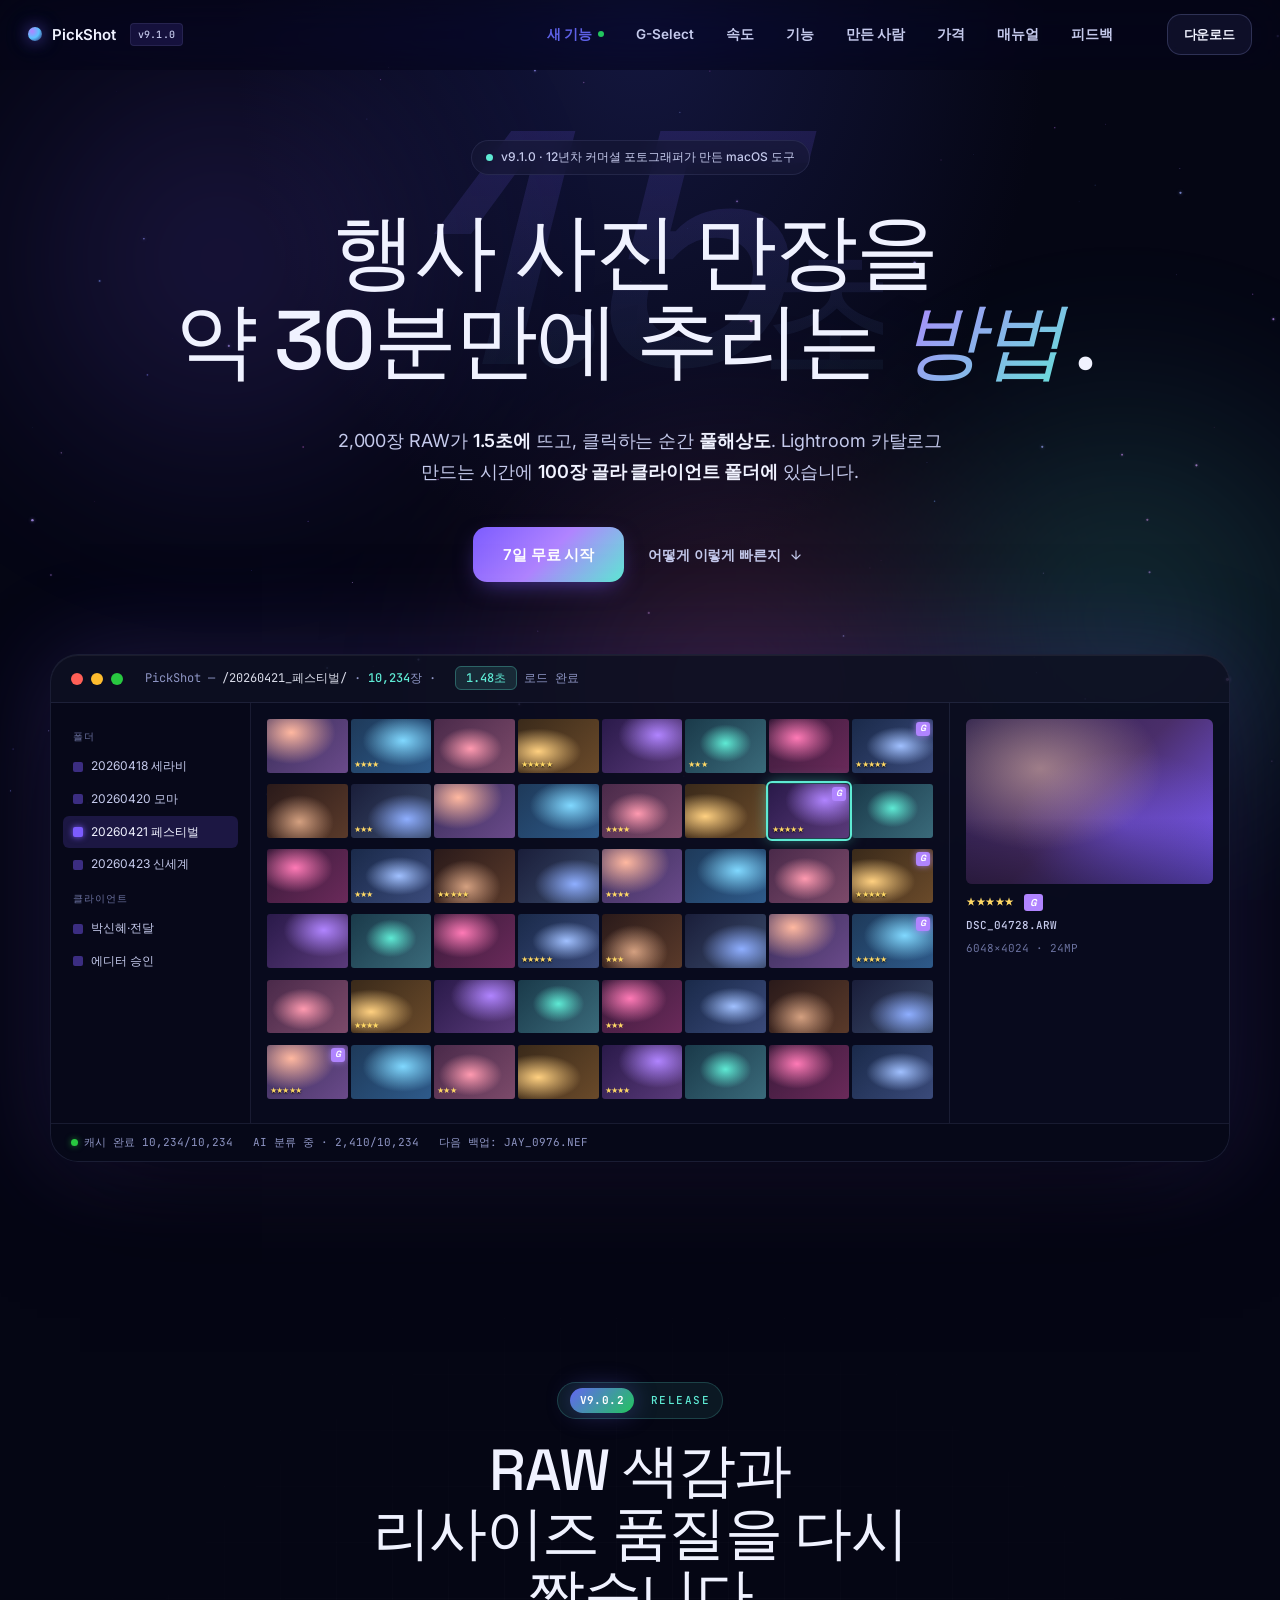
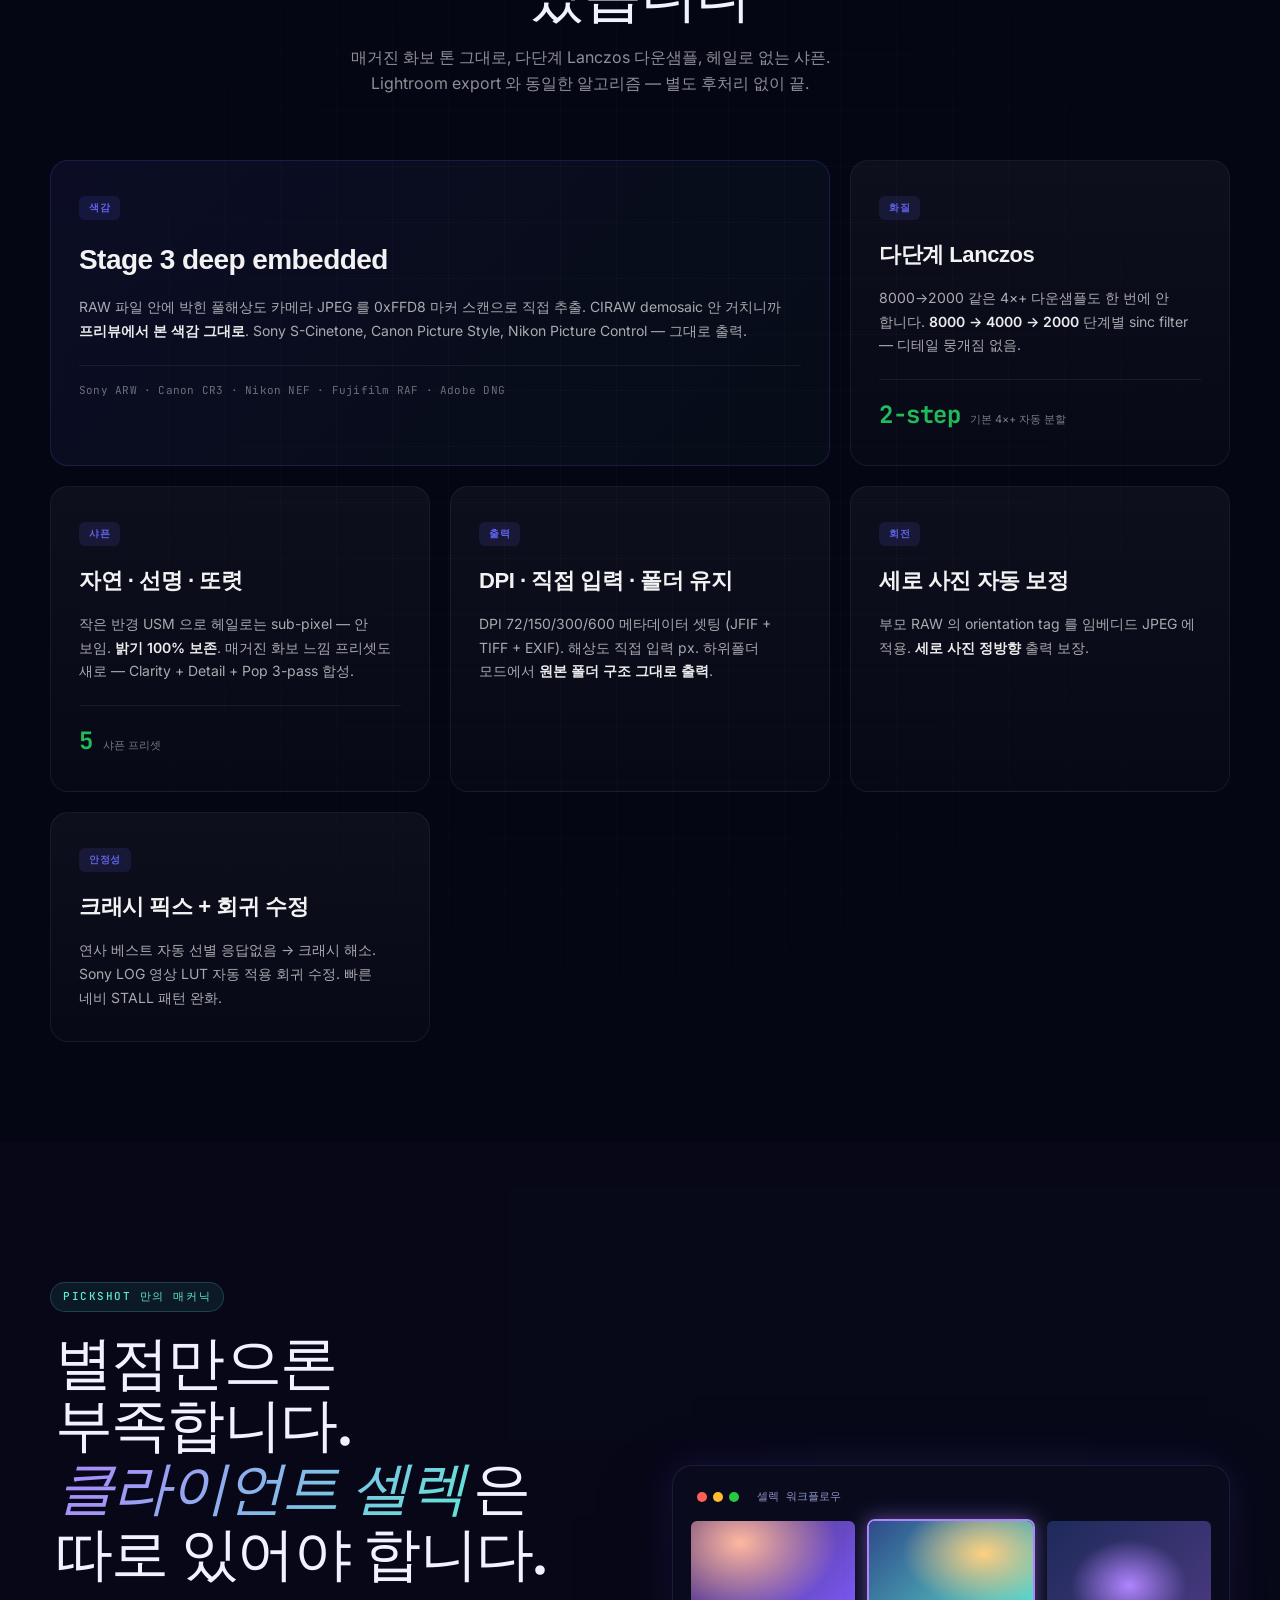
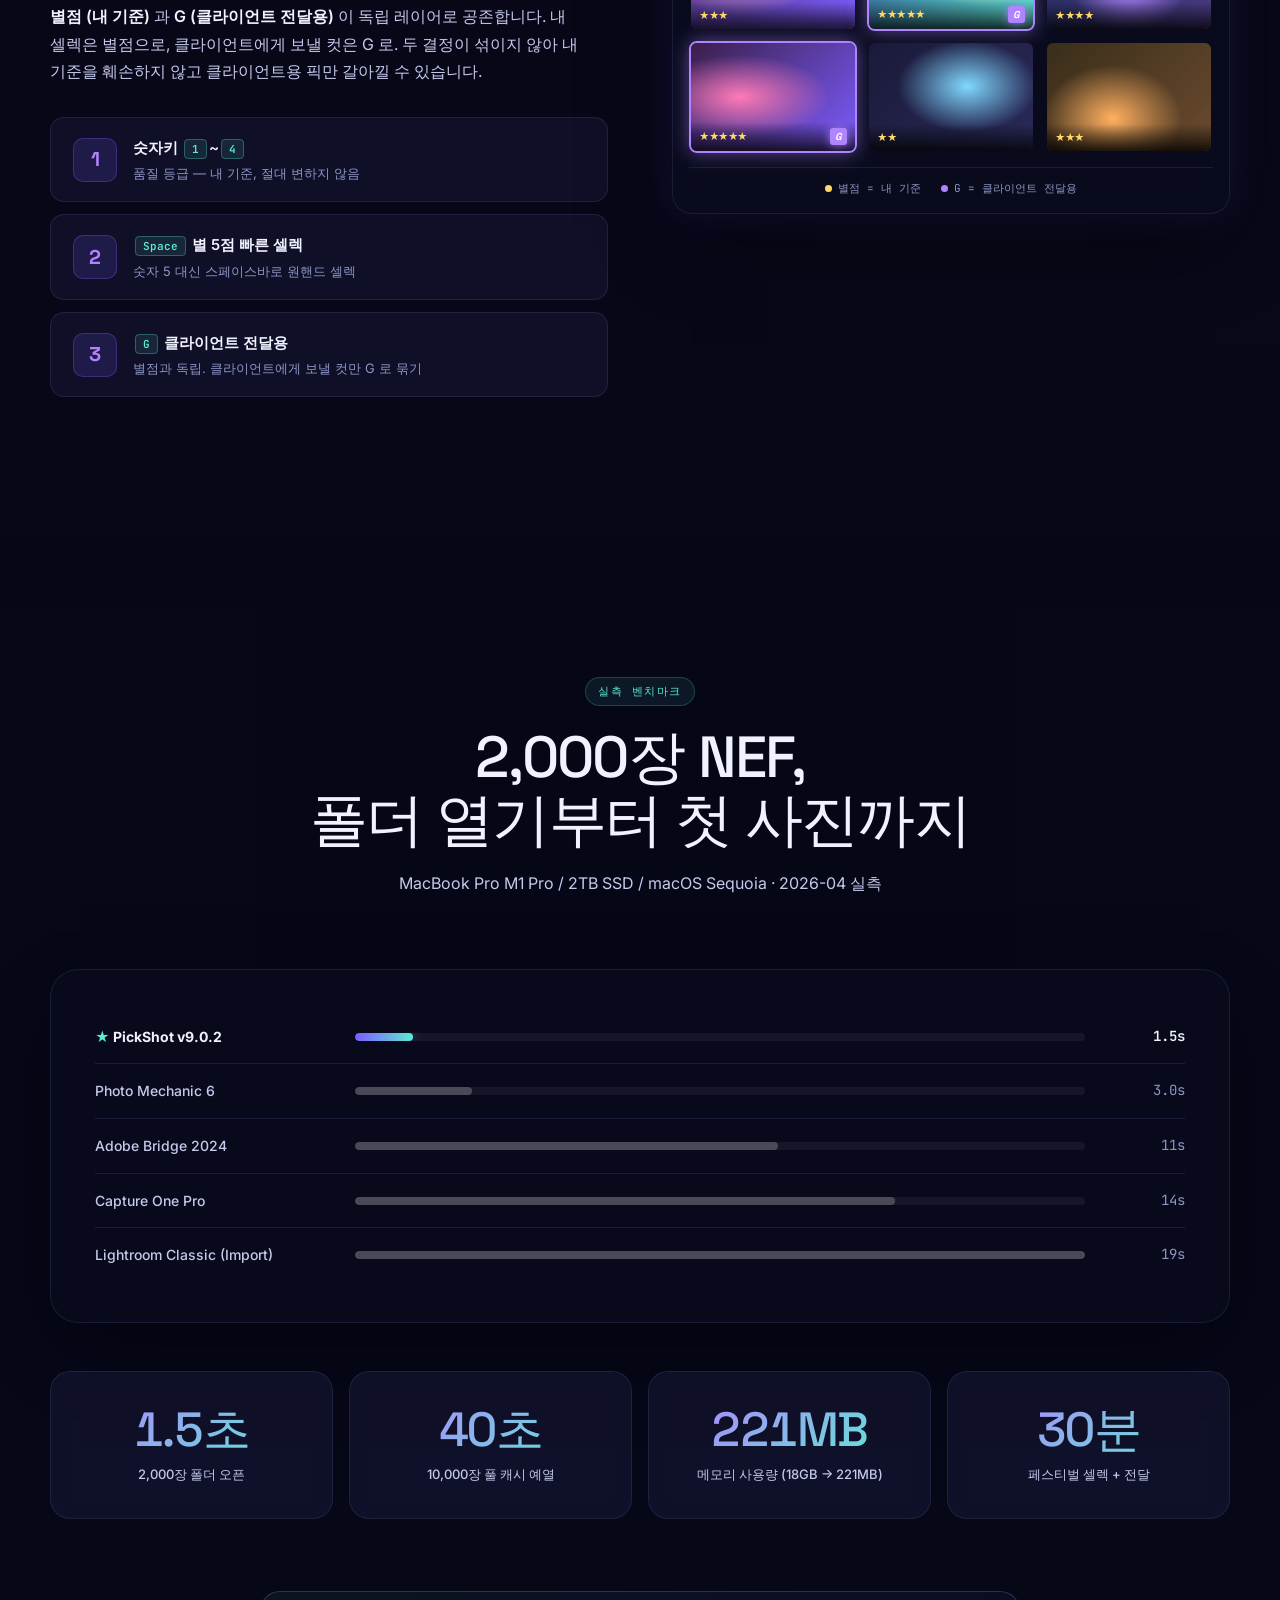
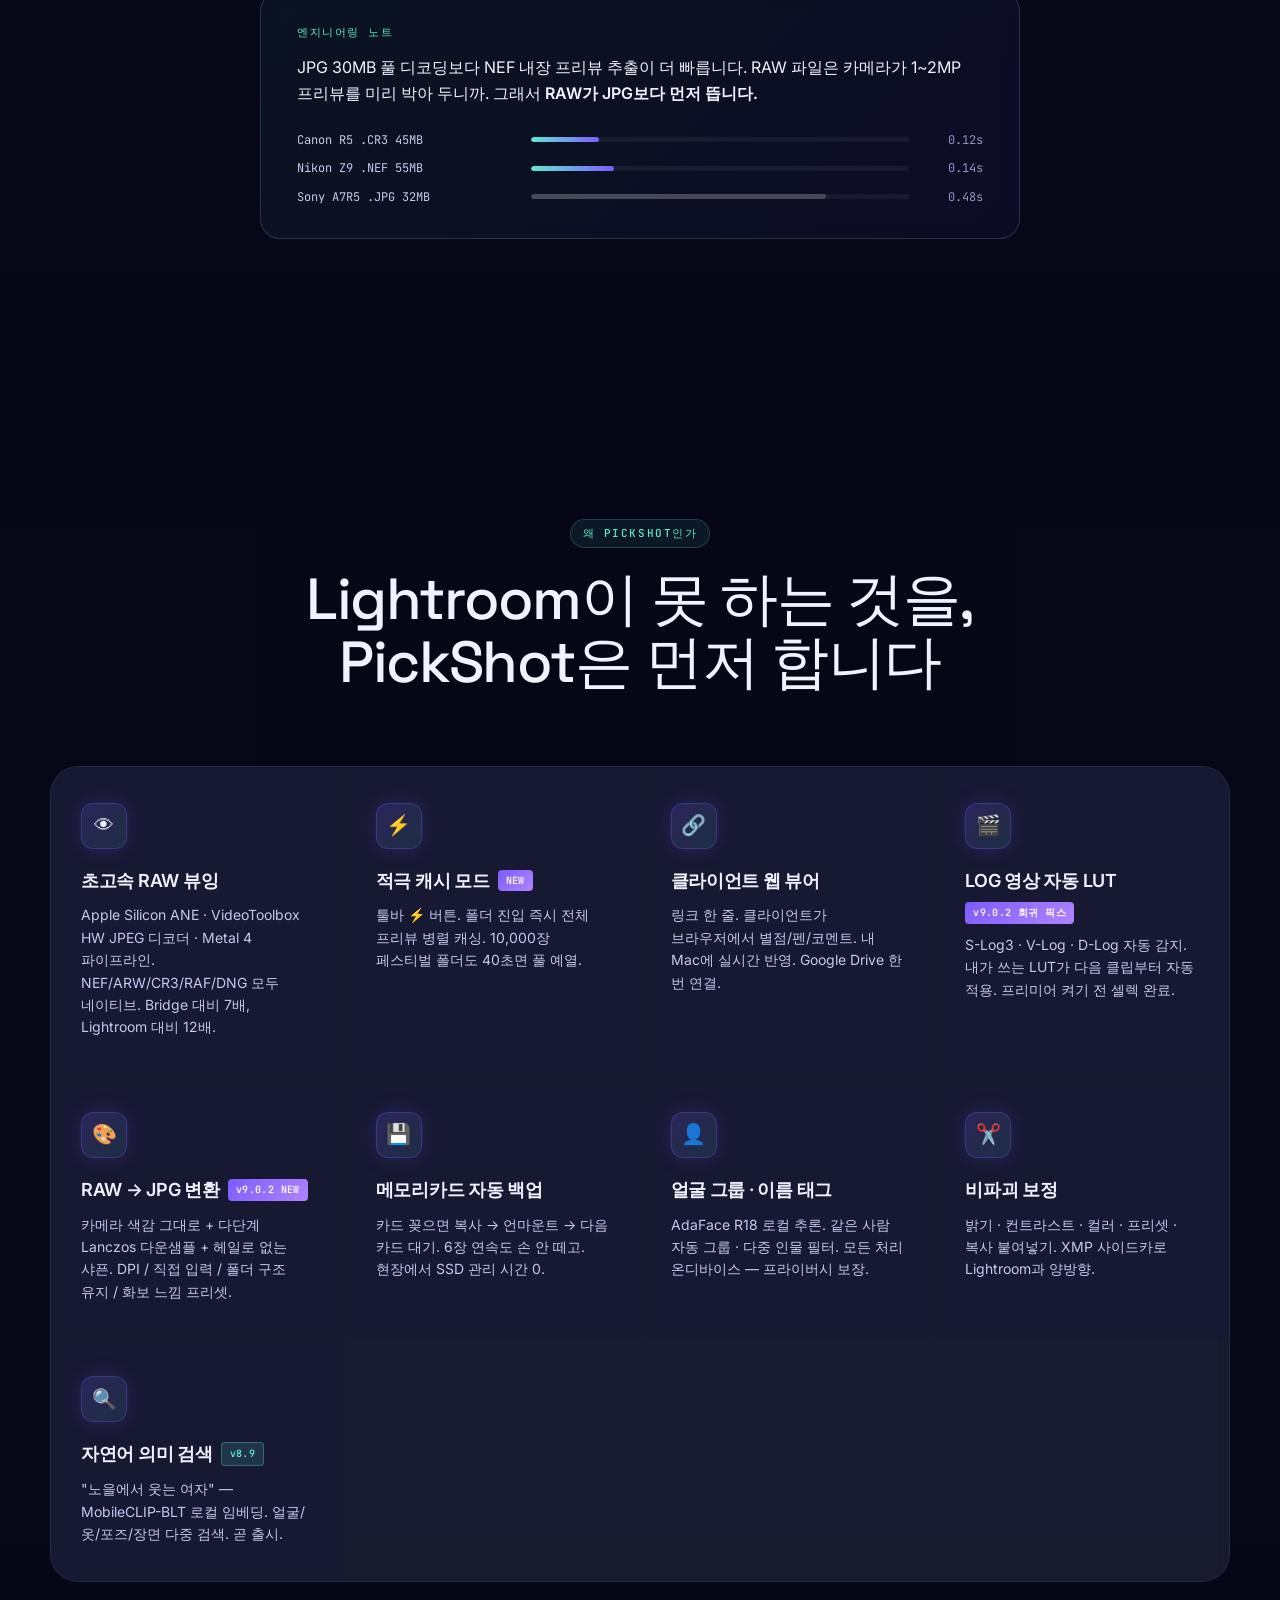
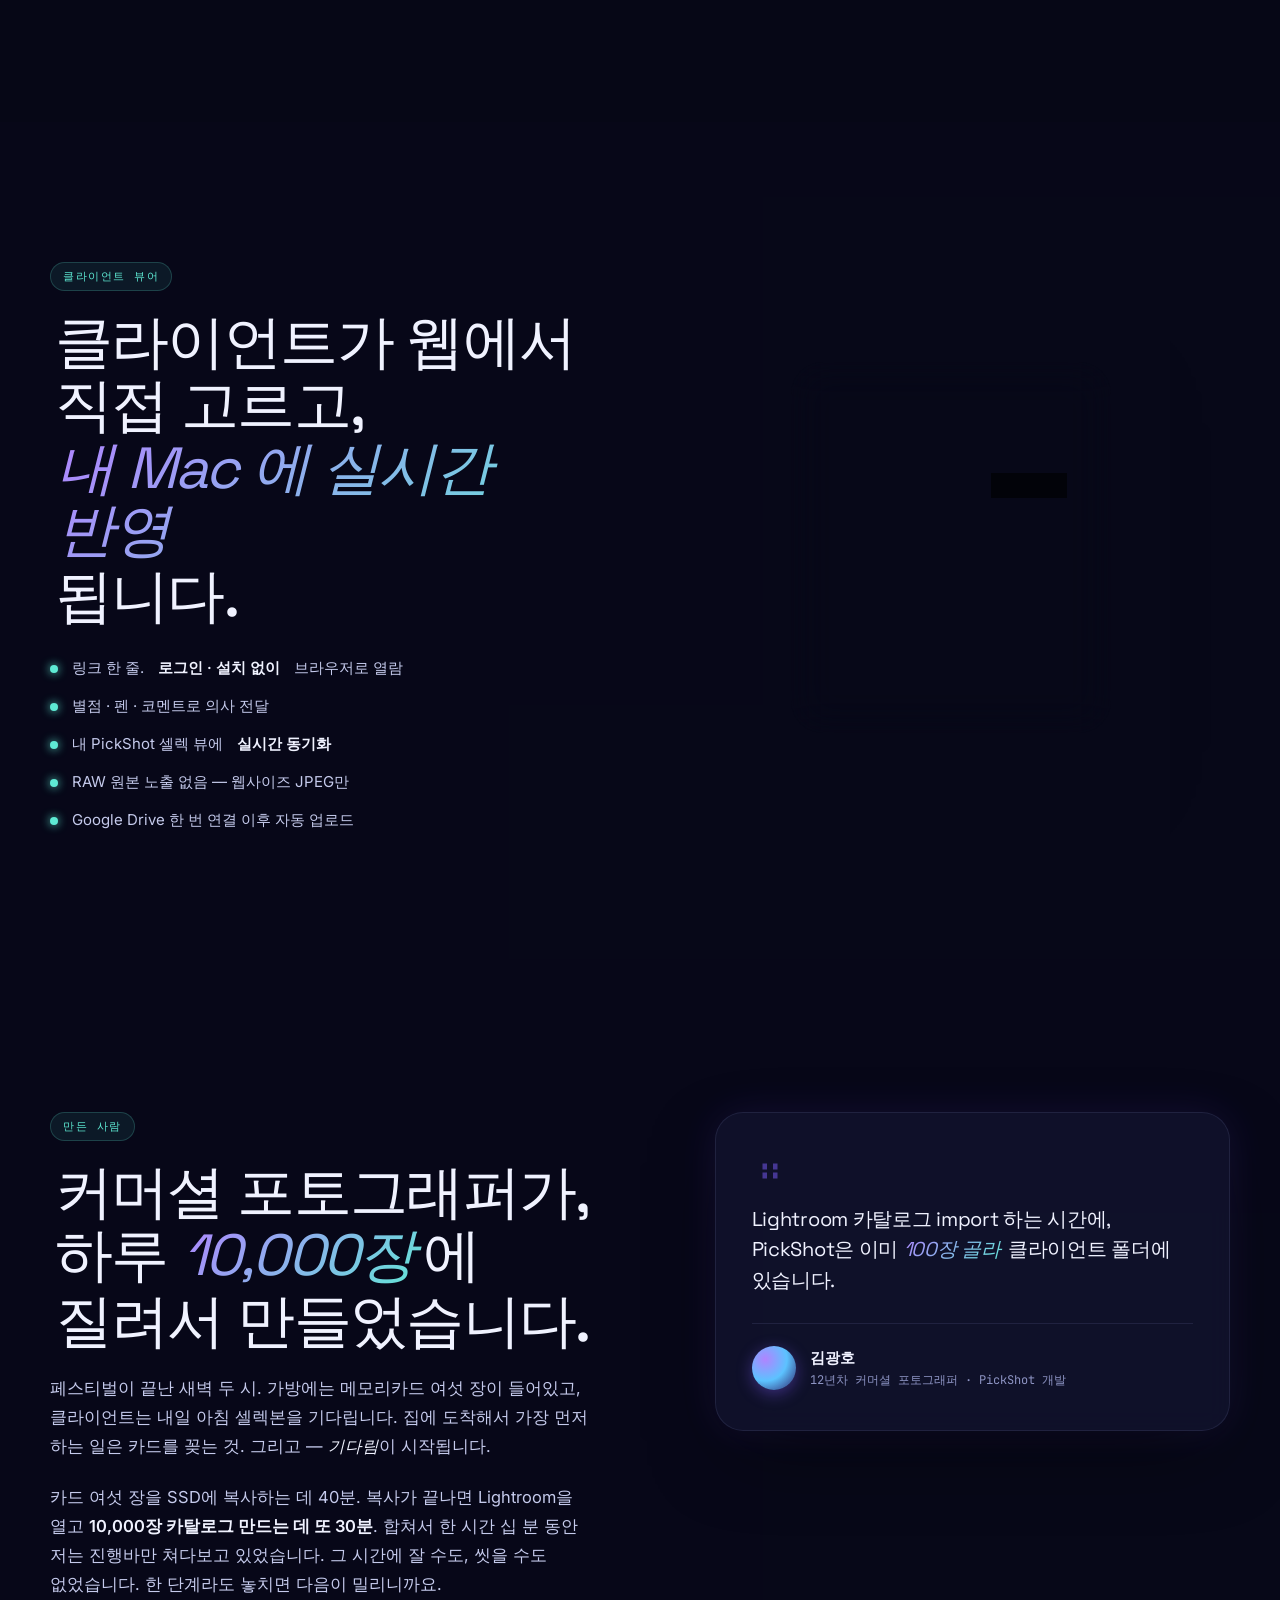
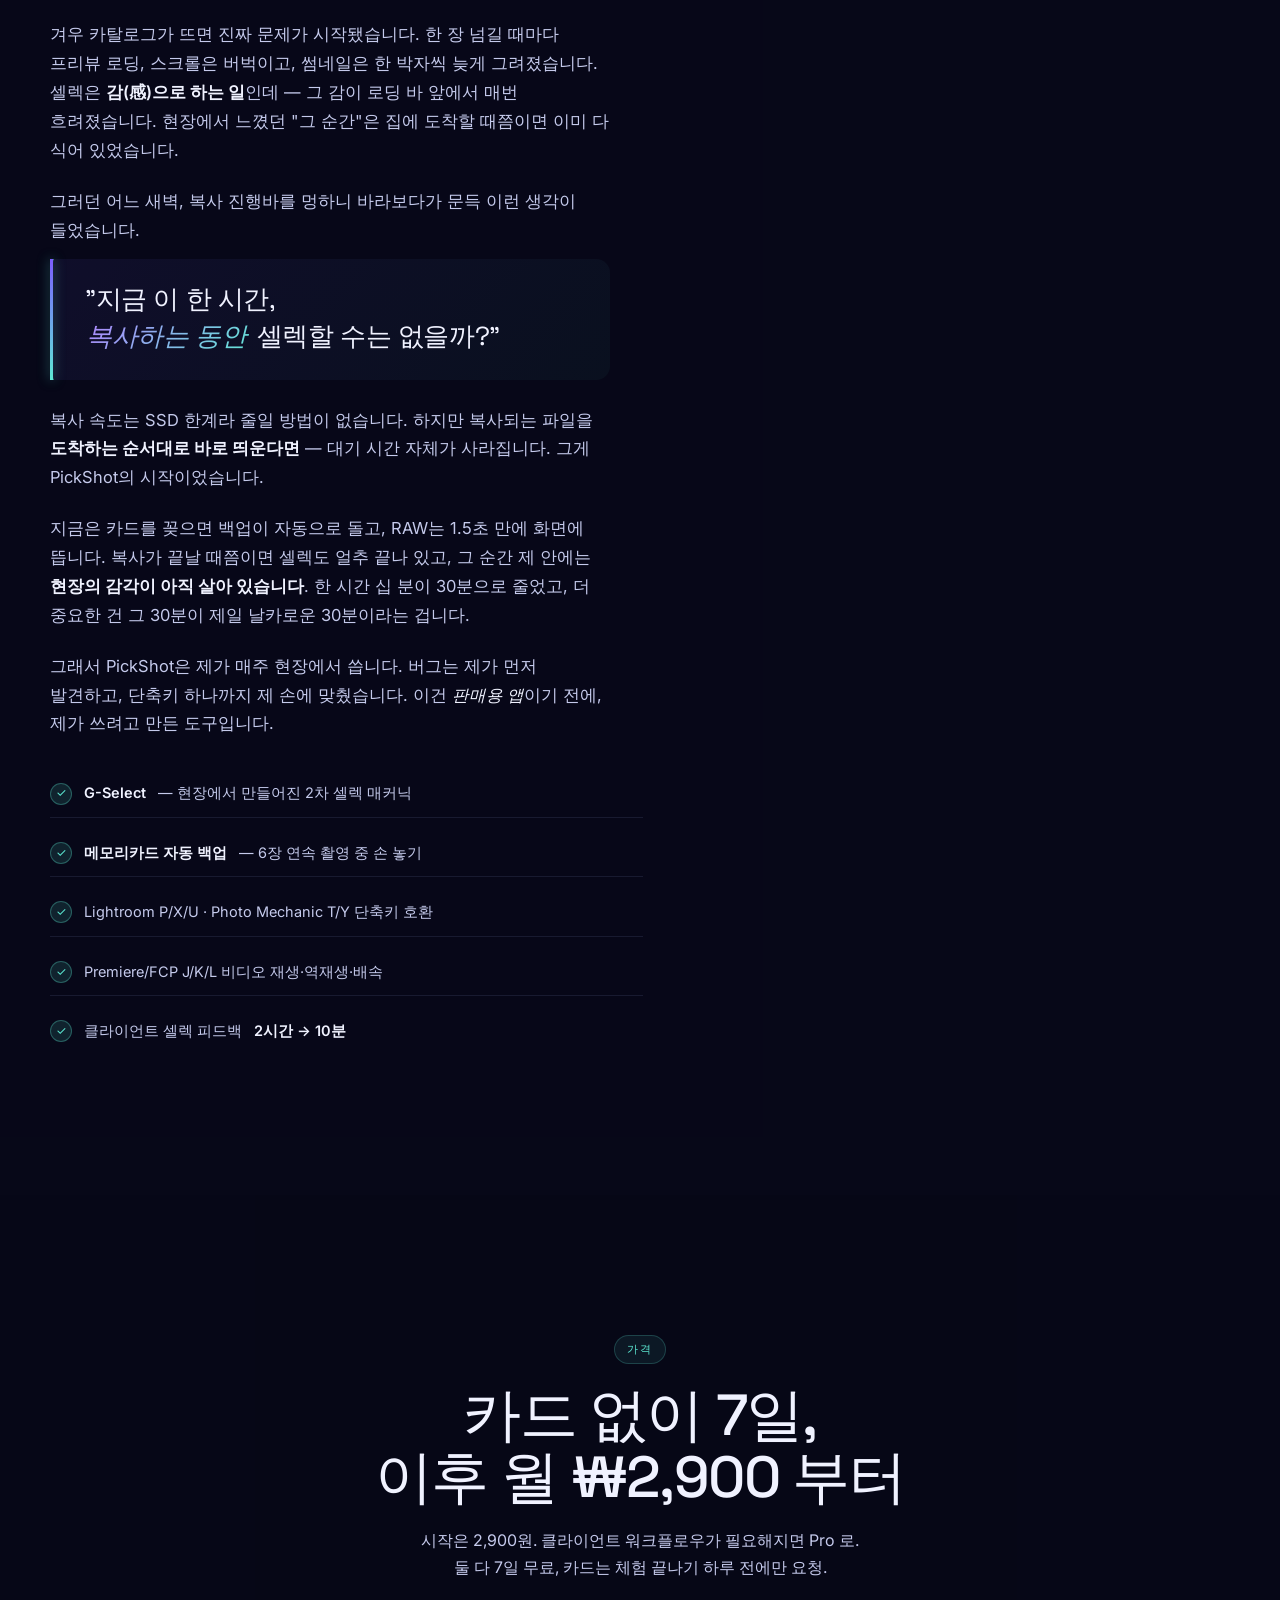
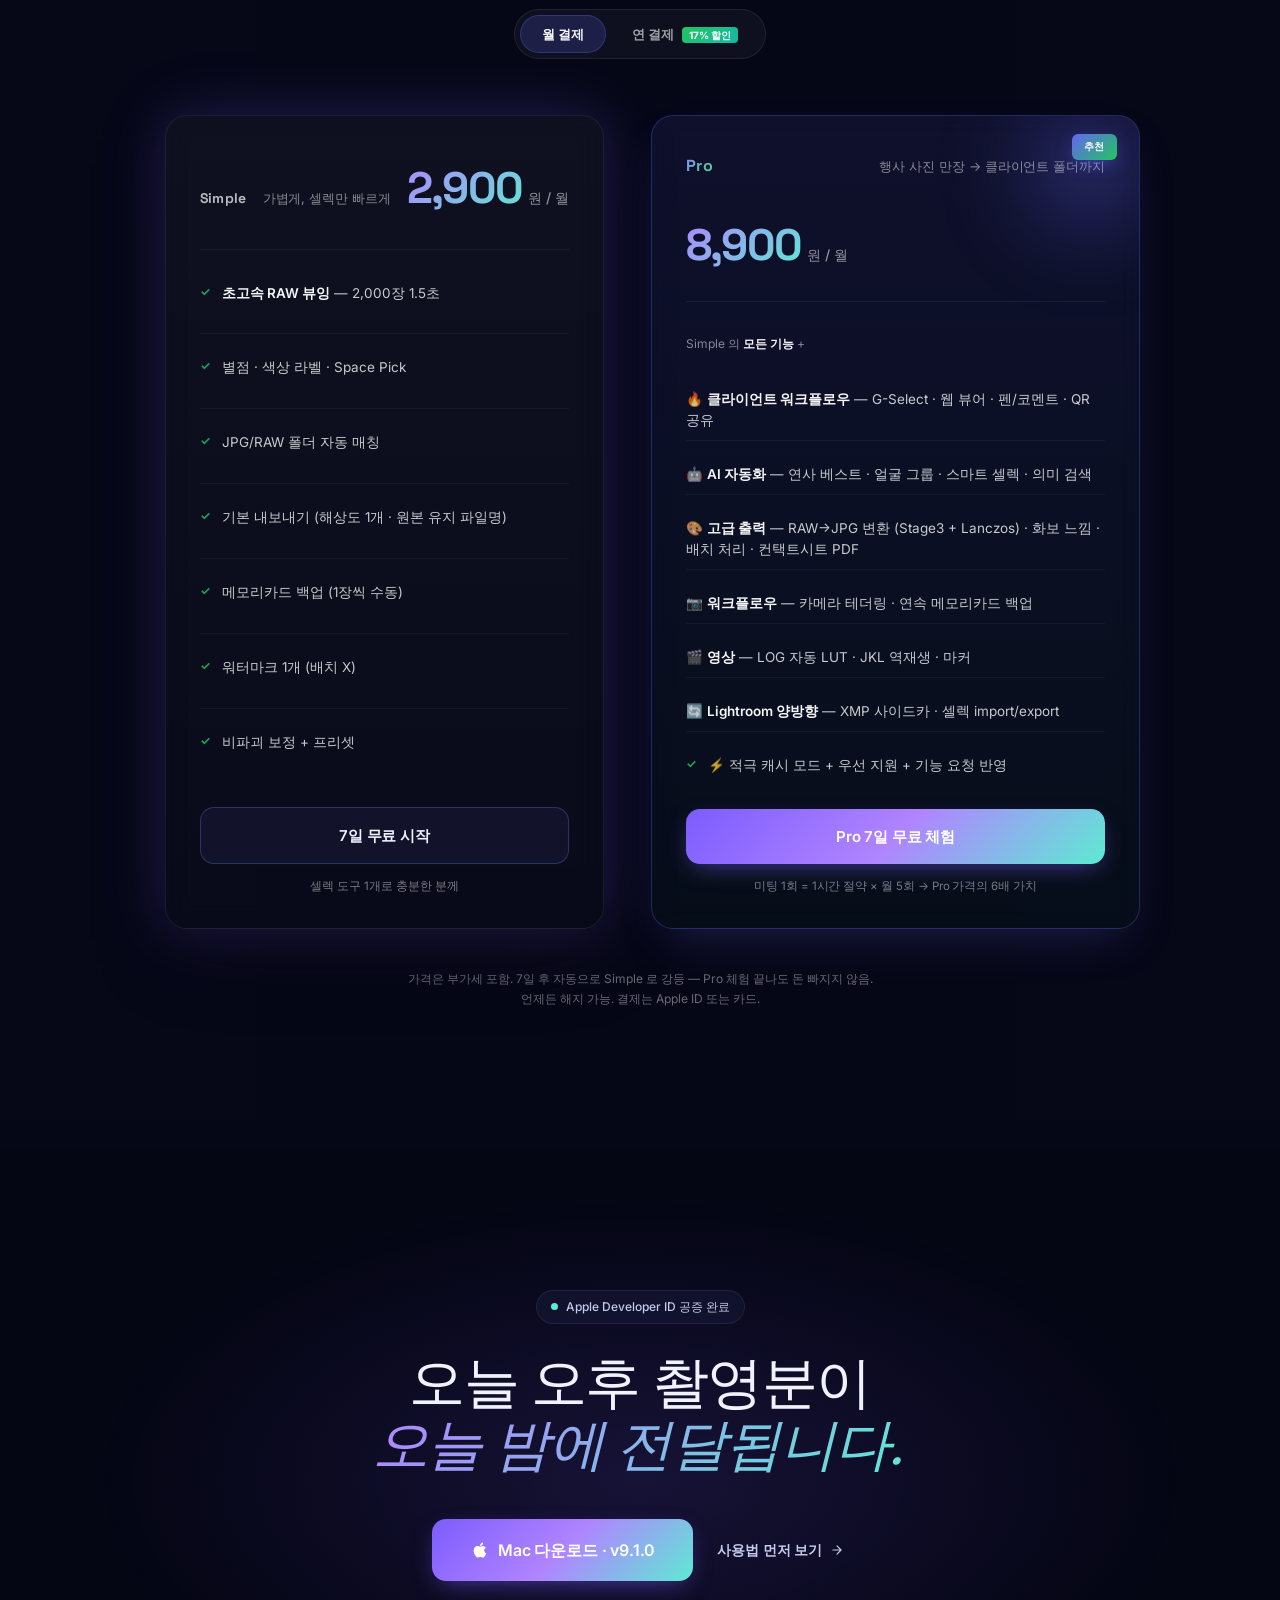
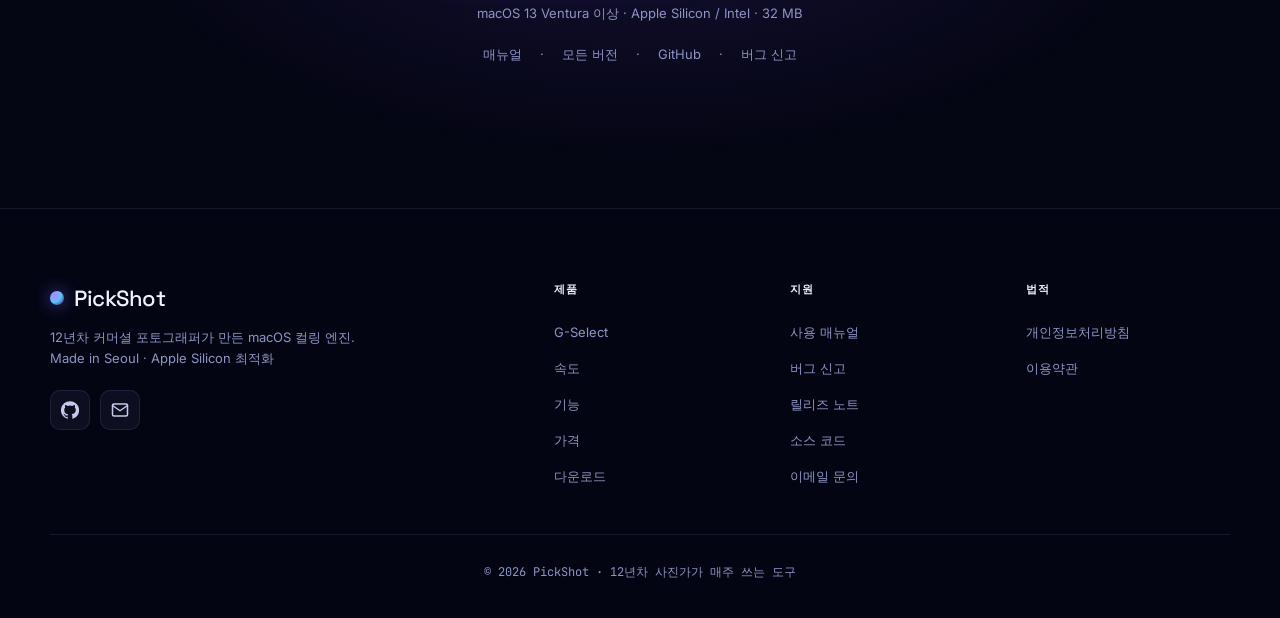
==== commit bac5cbd0: "site: 행사 사진 만장을 약 30분만에 추리는 카피로 갱신" ====
--- a/index.html
+++ b/index.html
@@ -3,12 +3,12 @@
 <head>
 <meta charset="UTF-8">
 <meta name="viewport" content="width=device-width, initial-scale=1.0">
-<meta name="description" content="PickShot v9.1.0 — 행사 만장을 30분에 추리는 macOS 컬링 엔진. 12년차 커머셜 포토그래퍼가 만듦. 2,000장 RAW 1.5초. 7일 무료.">
+<meta name="description" content="PickShot v9.1.0 — 행사 사진 만장을 약 30분만에 추리는 macOS 컬링 엔진. 12년차 커머셜 포토그래퍼가 만듦. 2,000장 RAW 1.5초. 7일 무료.">
 <meta name="theme-color" content="#050614">
-<meta property="og:title" content="PickShot — 행사 만장을 30분에 추리는 방법">
+<meta property="og:title" content="PickShot — 행사 사진 만장을 약 30분만에 추리는 방법">
 <meta property="og:description" content="v9.1.0 · 12년차 커머셜 포토그래퍼가 만든 macOS 셀렉 엔진. 7일 무료.">
 <meta property="og:type" content="website">
-<title>PickShot — 행사 만장을 30분에 추리는 방법</title>
+<title>PickShot — 행사 사진 만장을 약 30분만에 추리는 방법</title>
 <link rel="stylesheet" href="style.css">
 <link rel="preconnect" href="https://fonts.googleapis.com">
 <link rel="preconnect" href="https://fonts.gstatic.com" crossorigin>
@@ -56,8 +56,8 @@
     </div>
 
     <h1 class="hero-title">
-      <span class="h-line">행사 만장을</span>
-      <span class="h-line">30분에&nbsp;추리는 <span class="h-keep"><span class="italic">방법</span>.</span></span>
+      <span class="h-line">행사 사진 만장을</span>
+      <span class="h-line">약&nbsp;30분만에 추리는 <span class="h-keep"><span class="italic">방법</span>.</span></span>
     </h1>
 
     <p class="hero-sub">
@@ -591,7 +591,7 @@
         <div class="price-ribbon">추천</div>
         <div class="price-head">
           <div class="price-tag pro">Pro</div>
-          <div class="price-tagline">행사 만장 → 클라이언트 폴더까지</div>
+          <div class="price-tagline">행사 사진 만장 → 클라이언트 폴더까지</div>
           <div class="price-amount">
             <span class="price-num" data-monthly="8,900" data-yearly="89,000">8,900</span>
             <span class="price-unit">원 <span class="pu-cycle">/ 월</span></span>
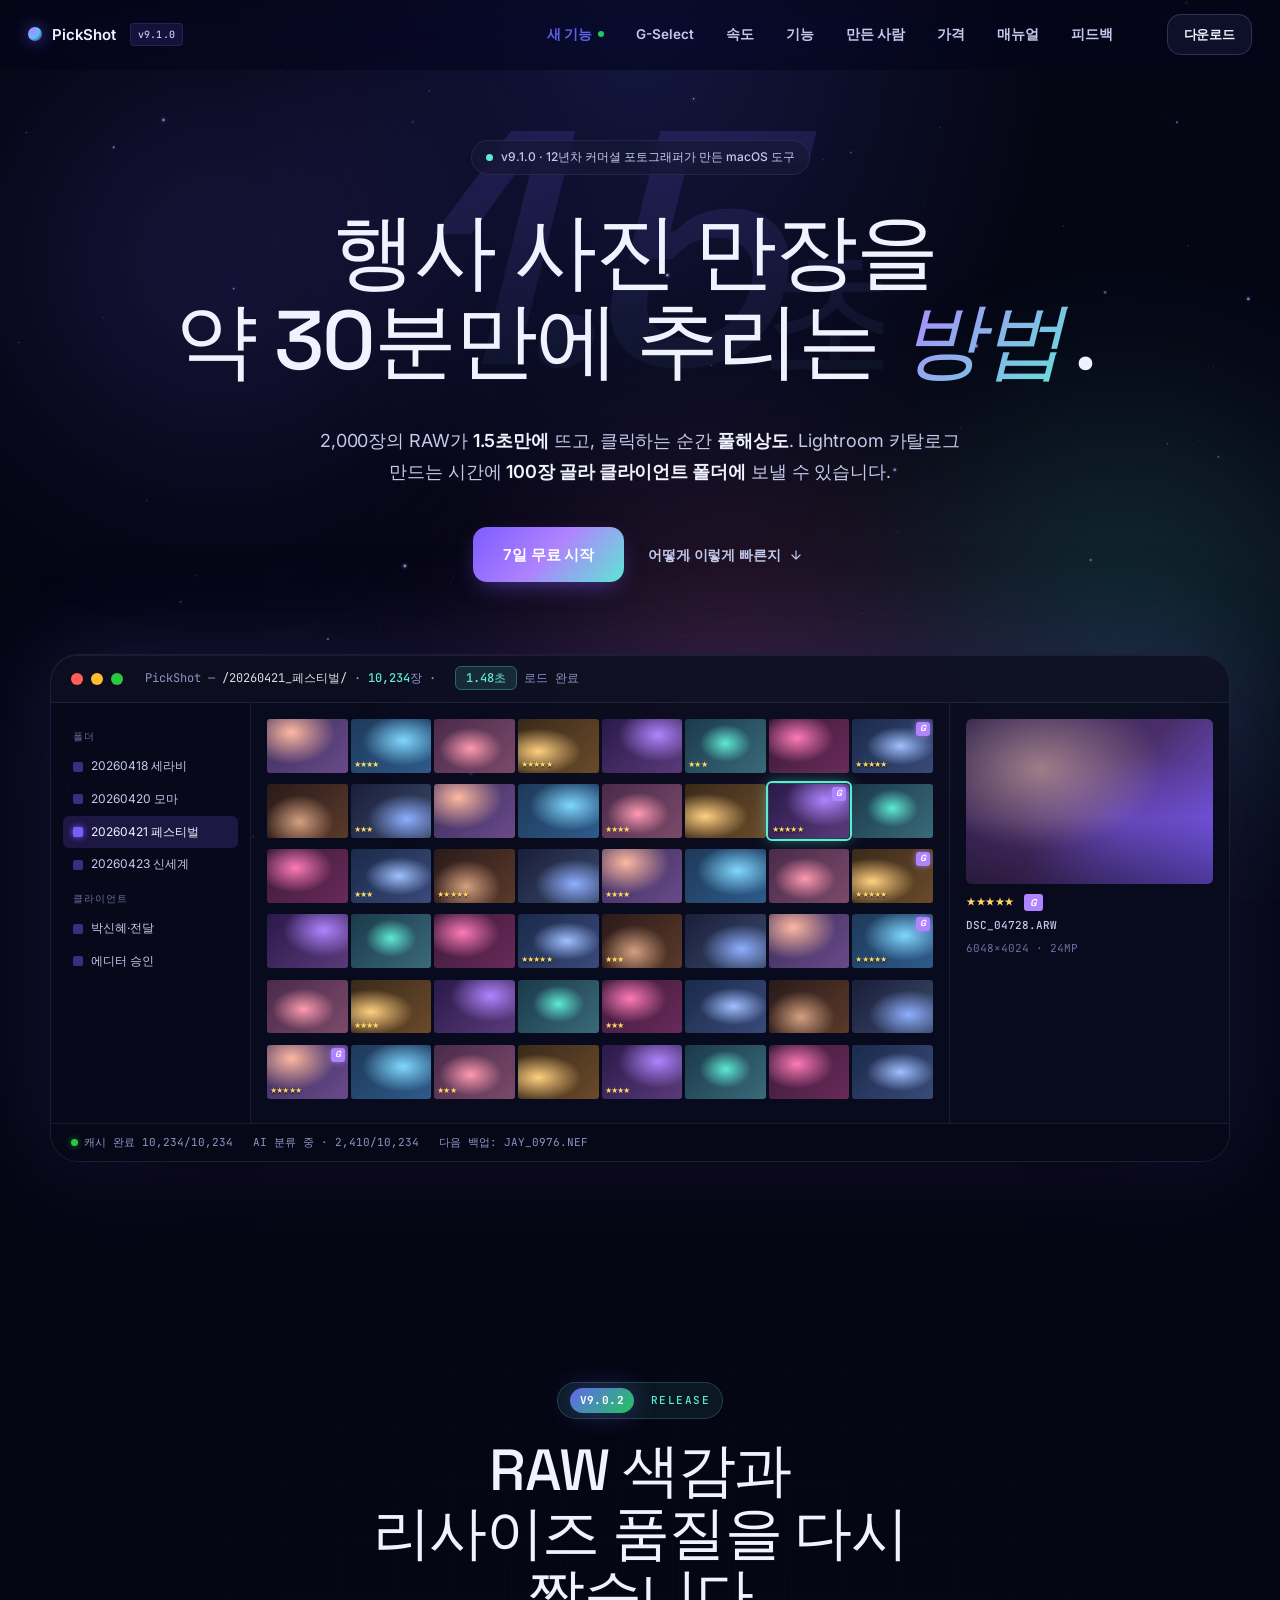
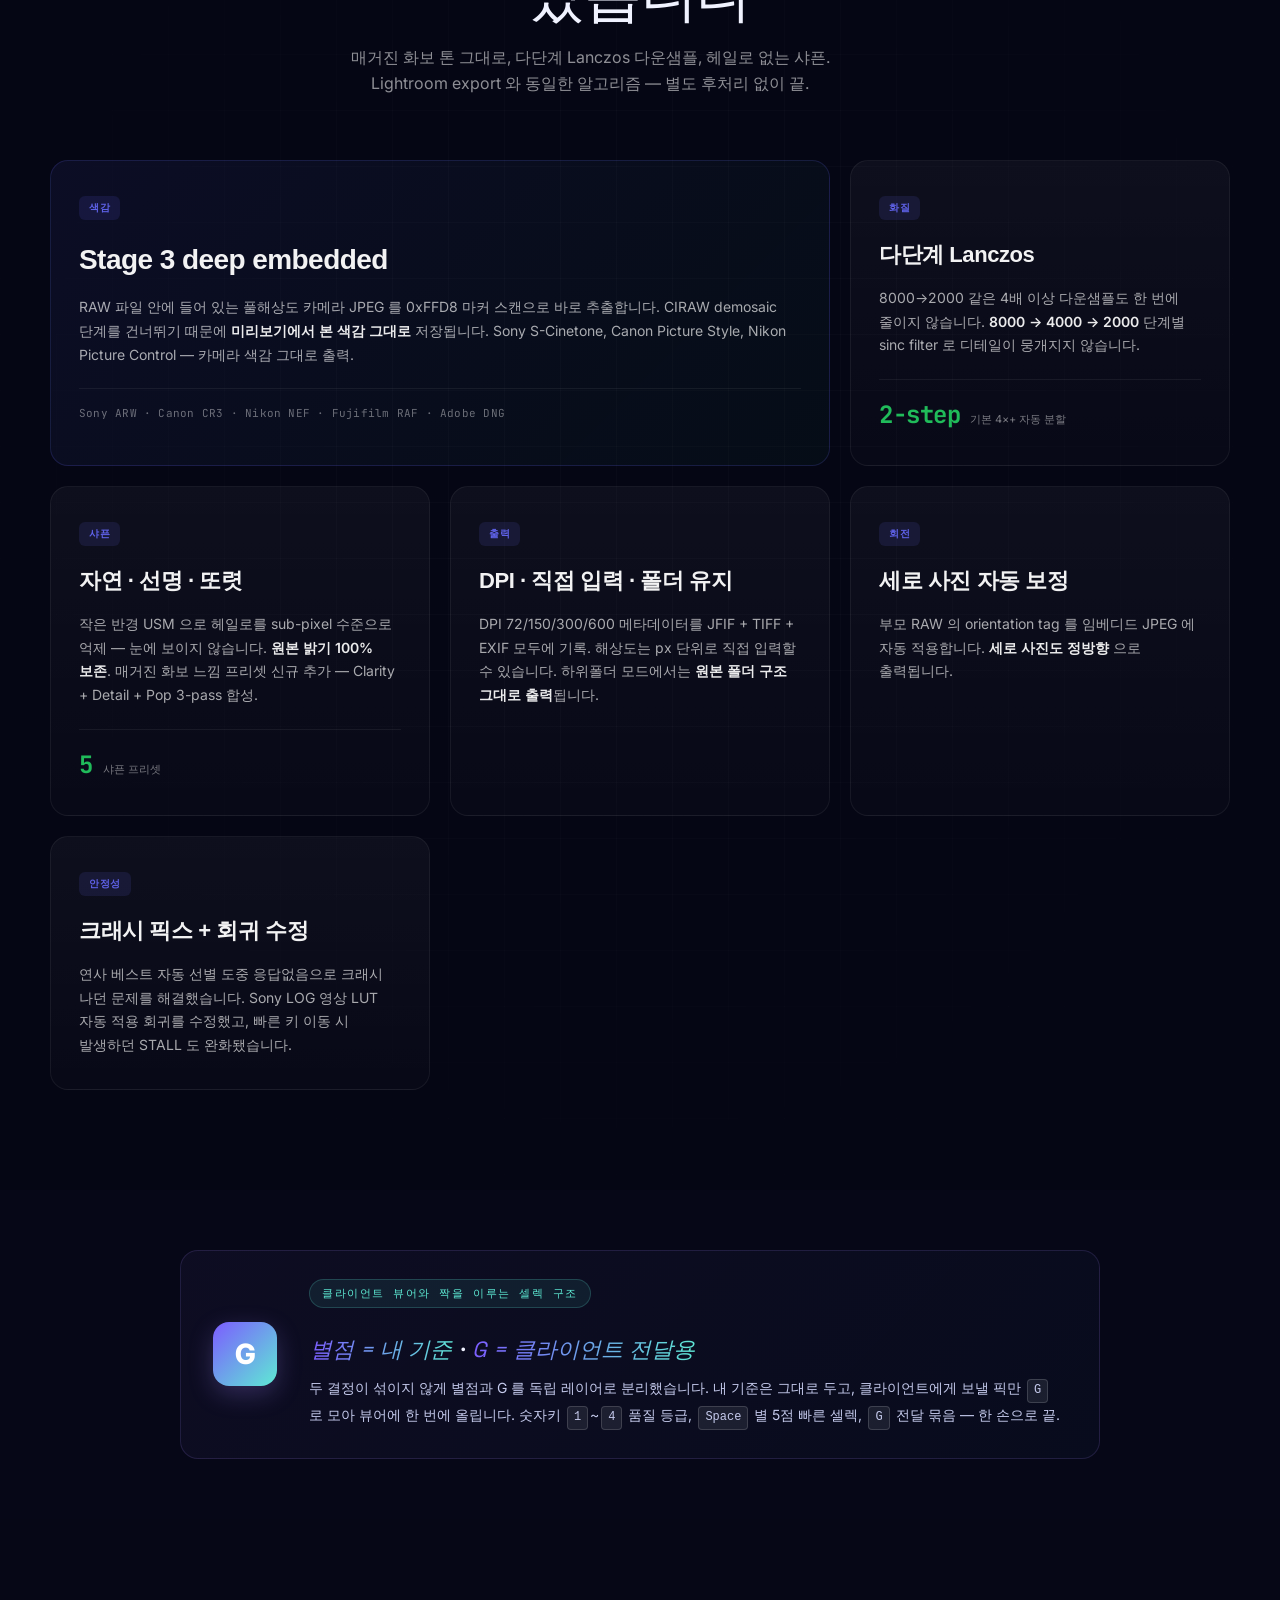
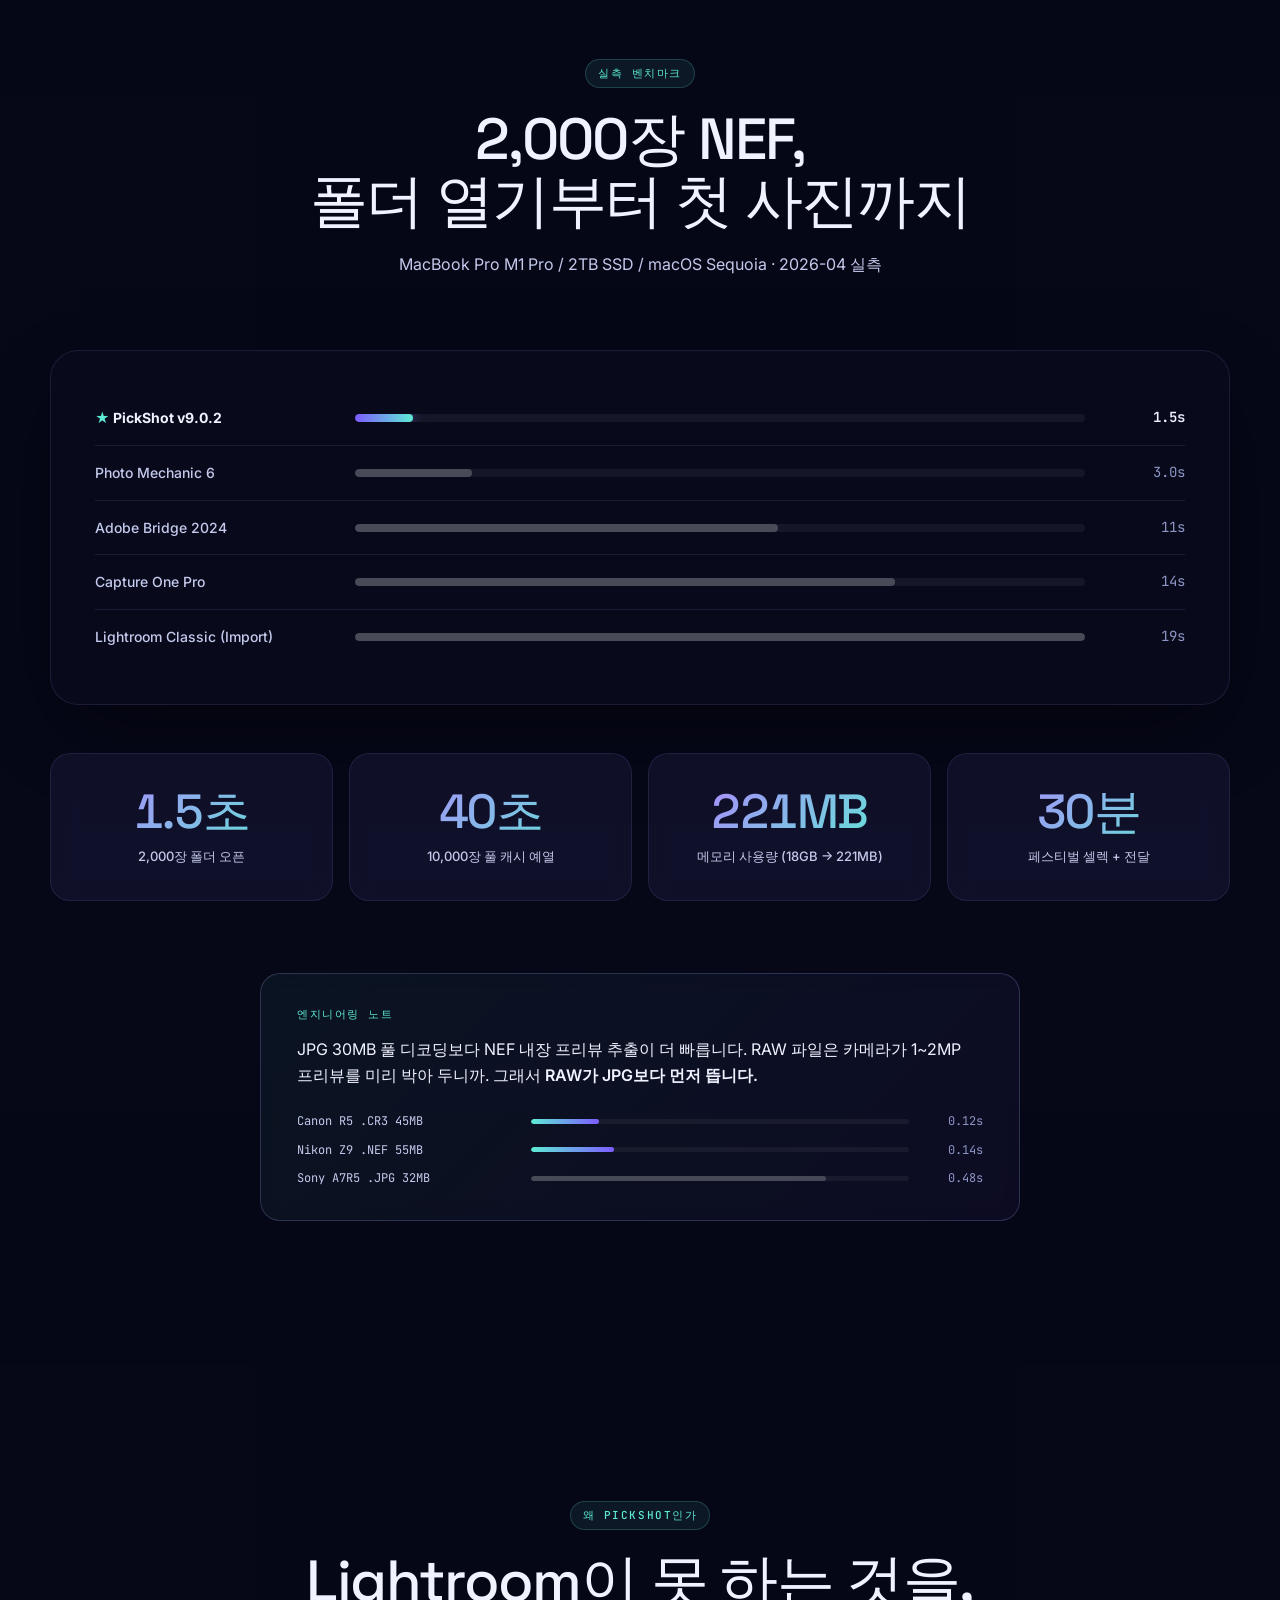
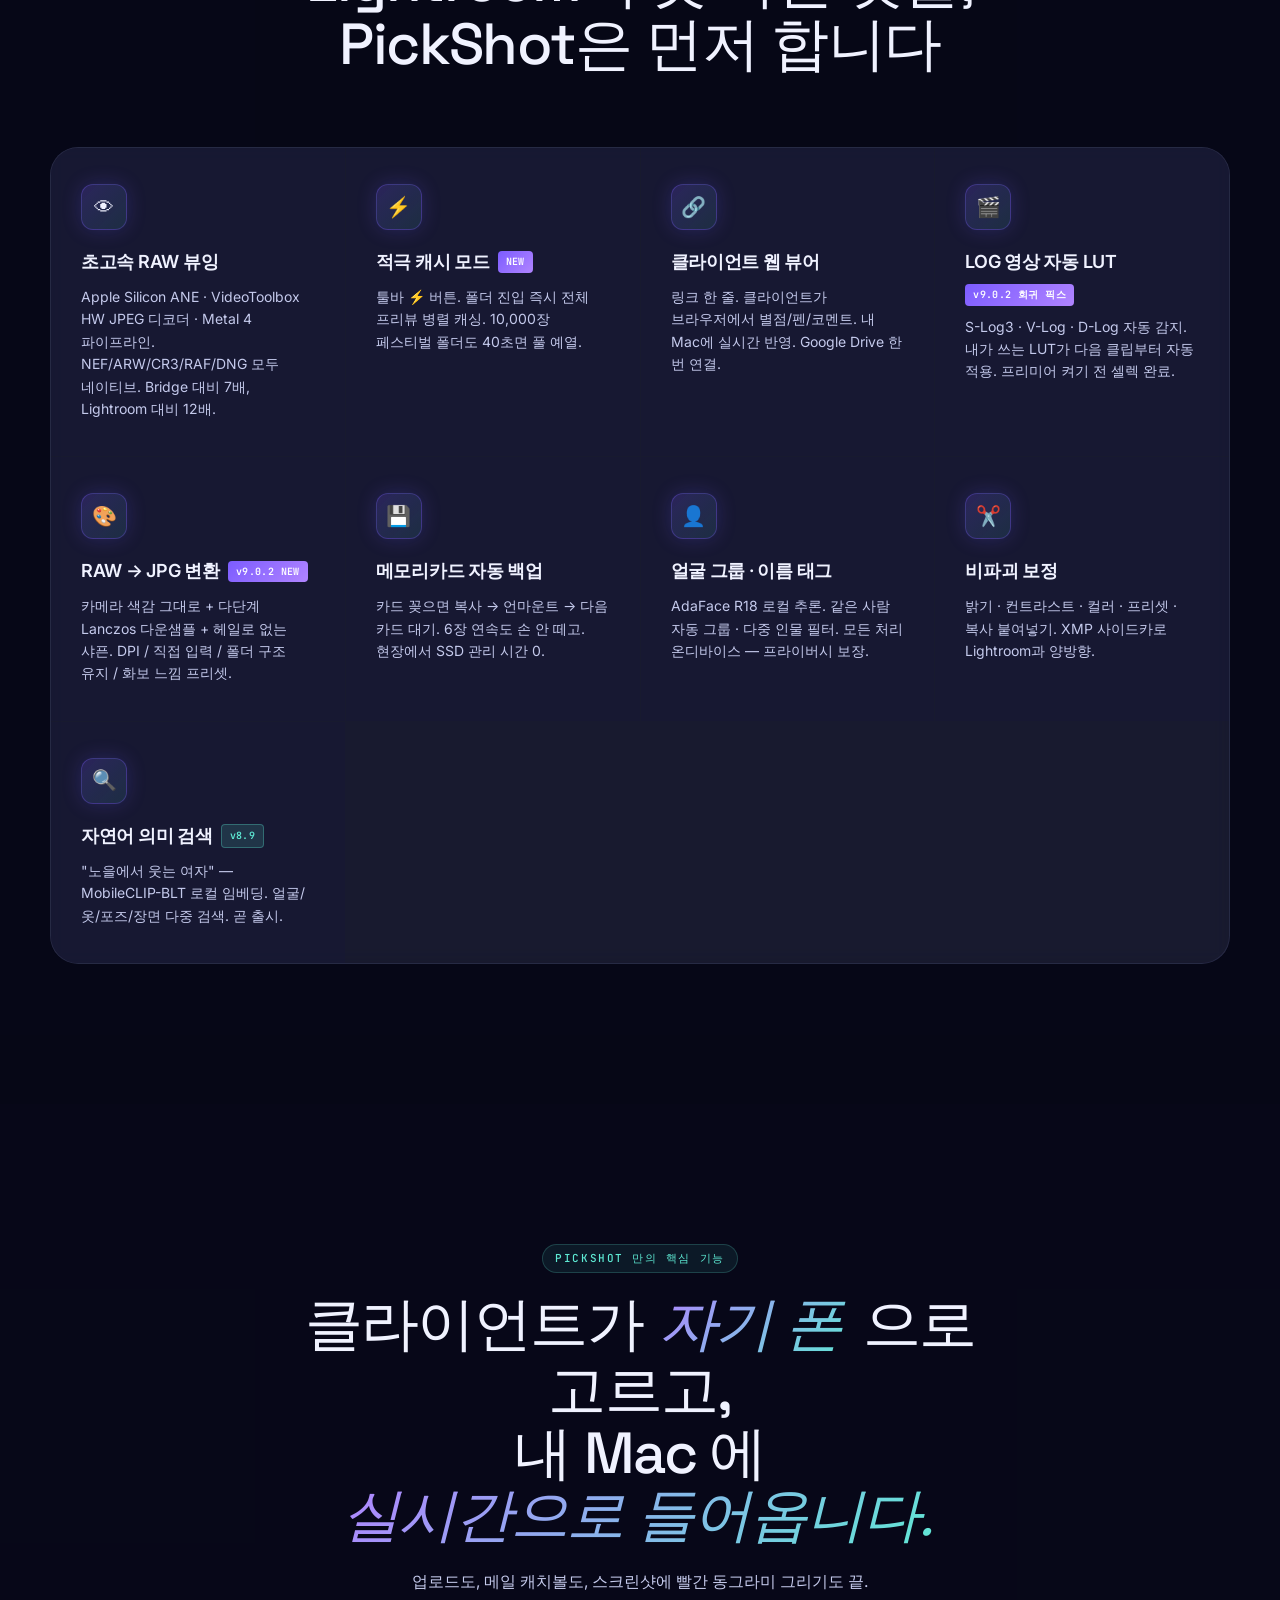
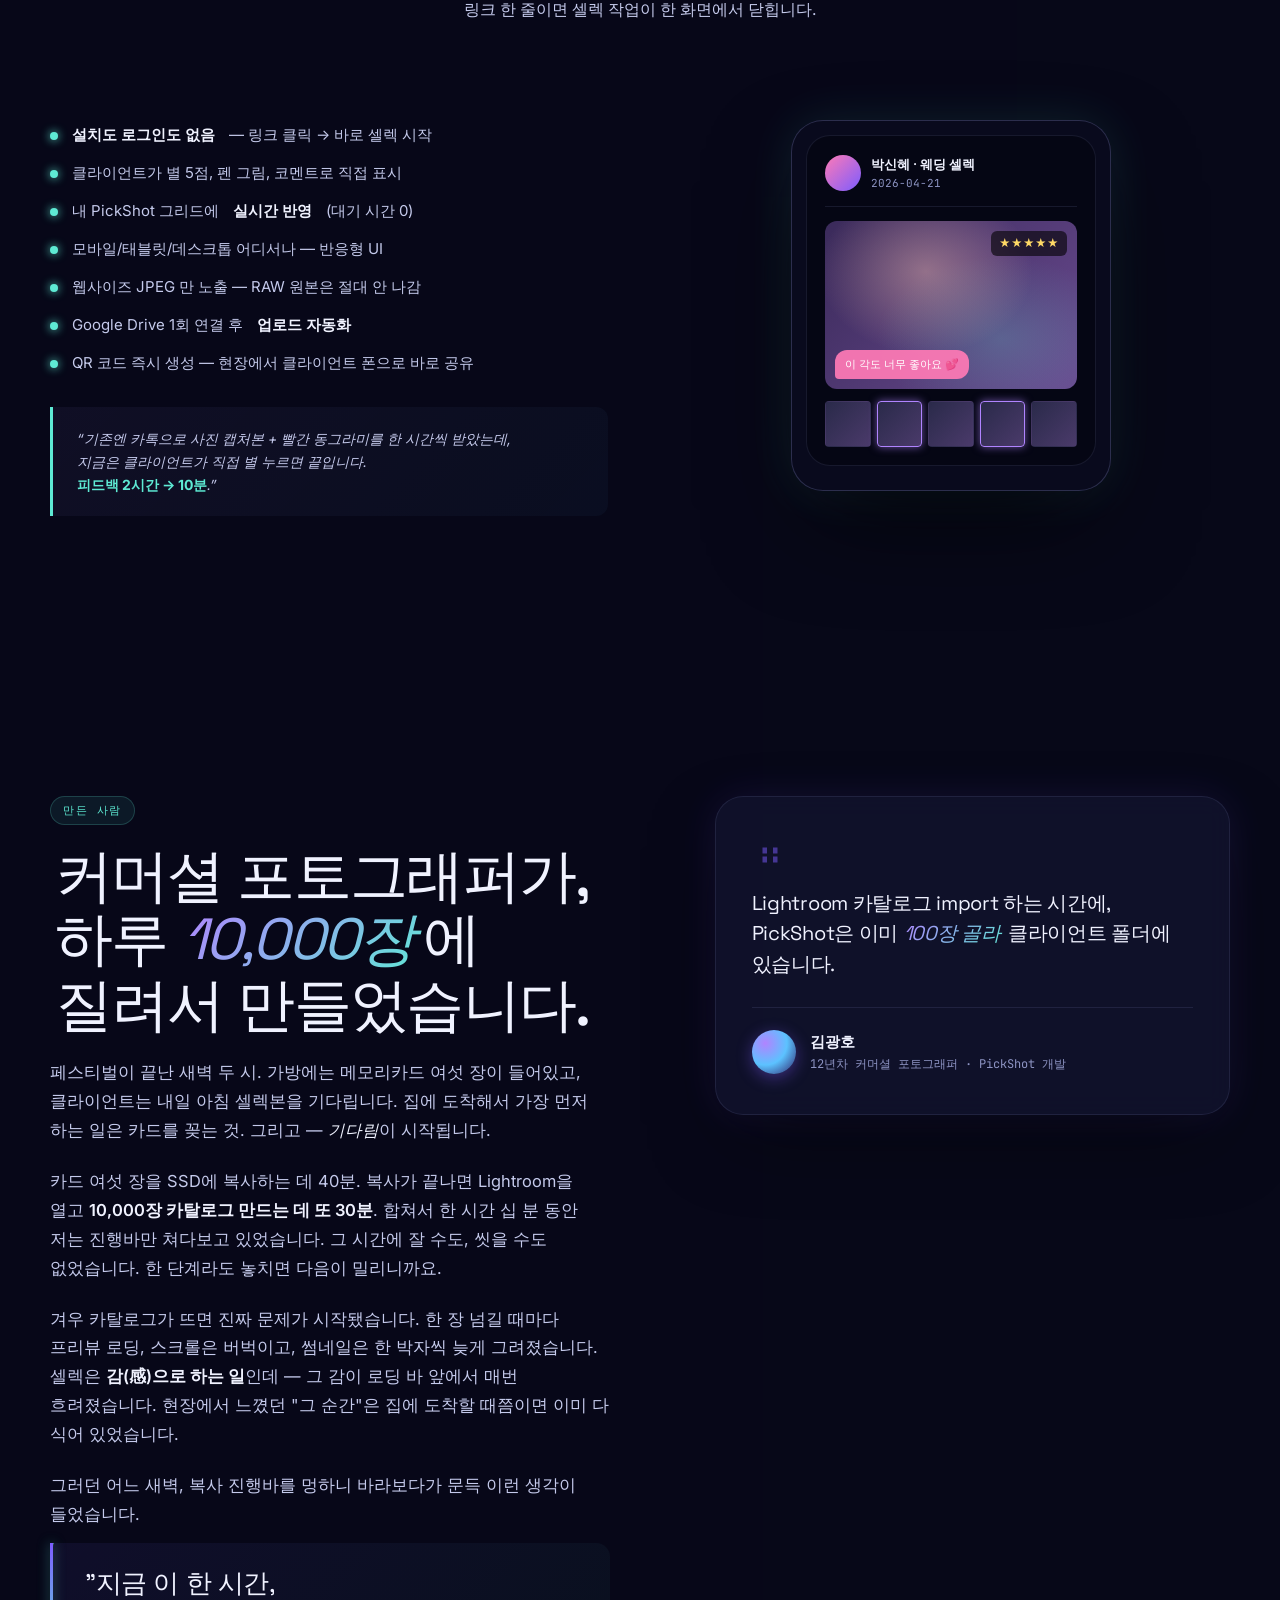
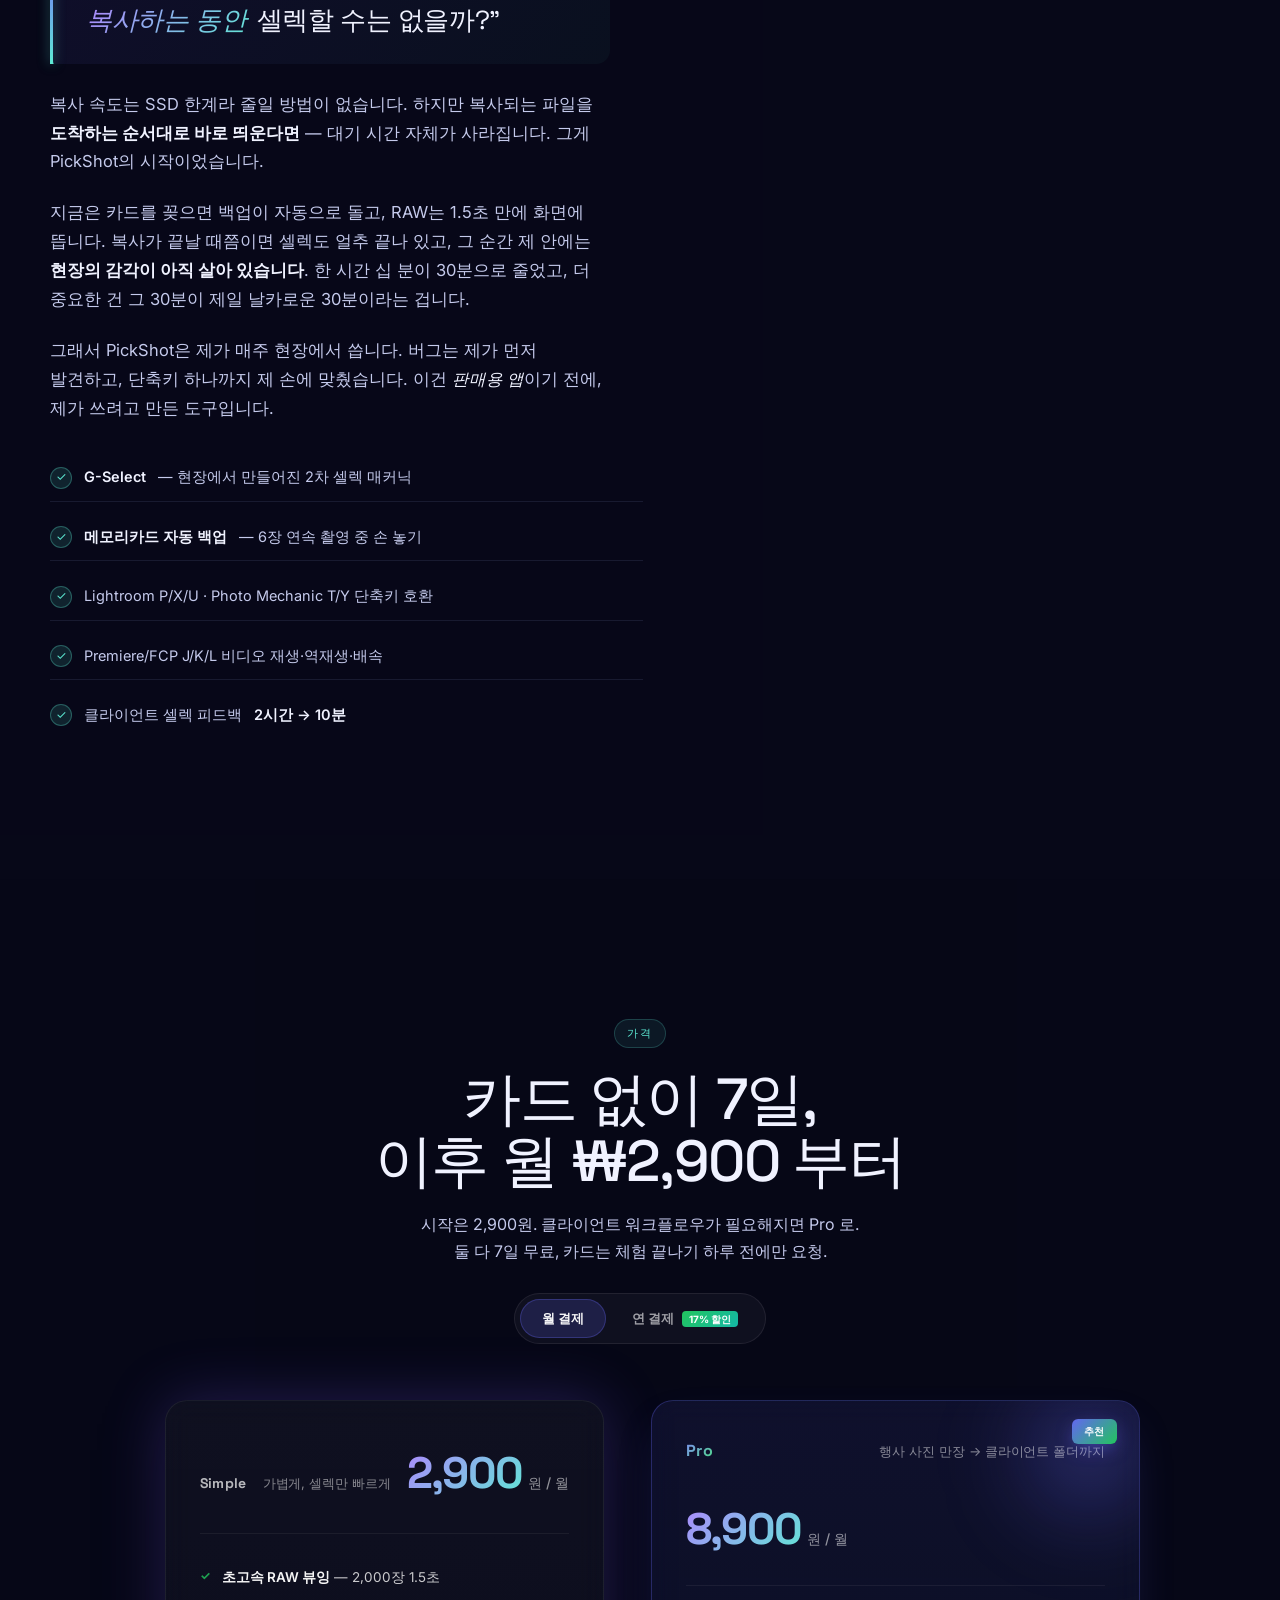
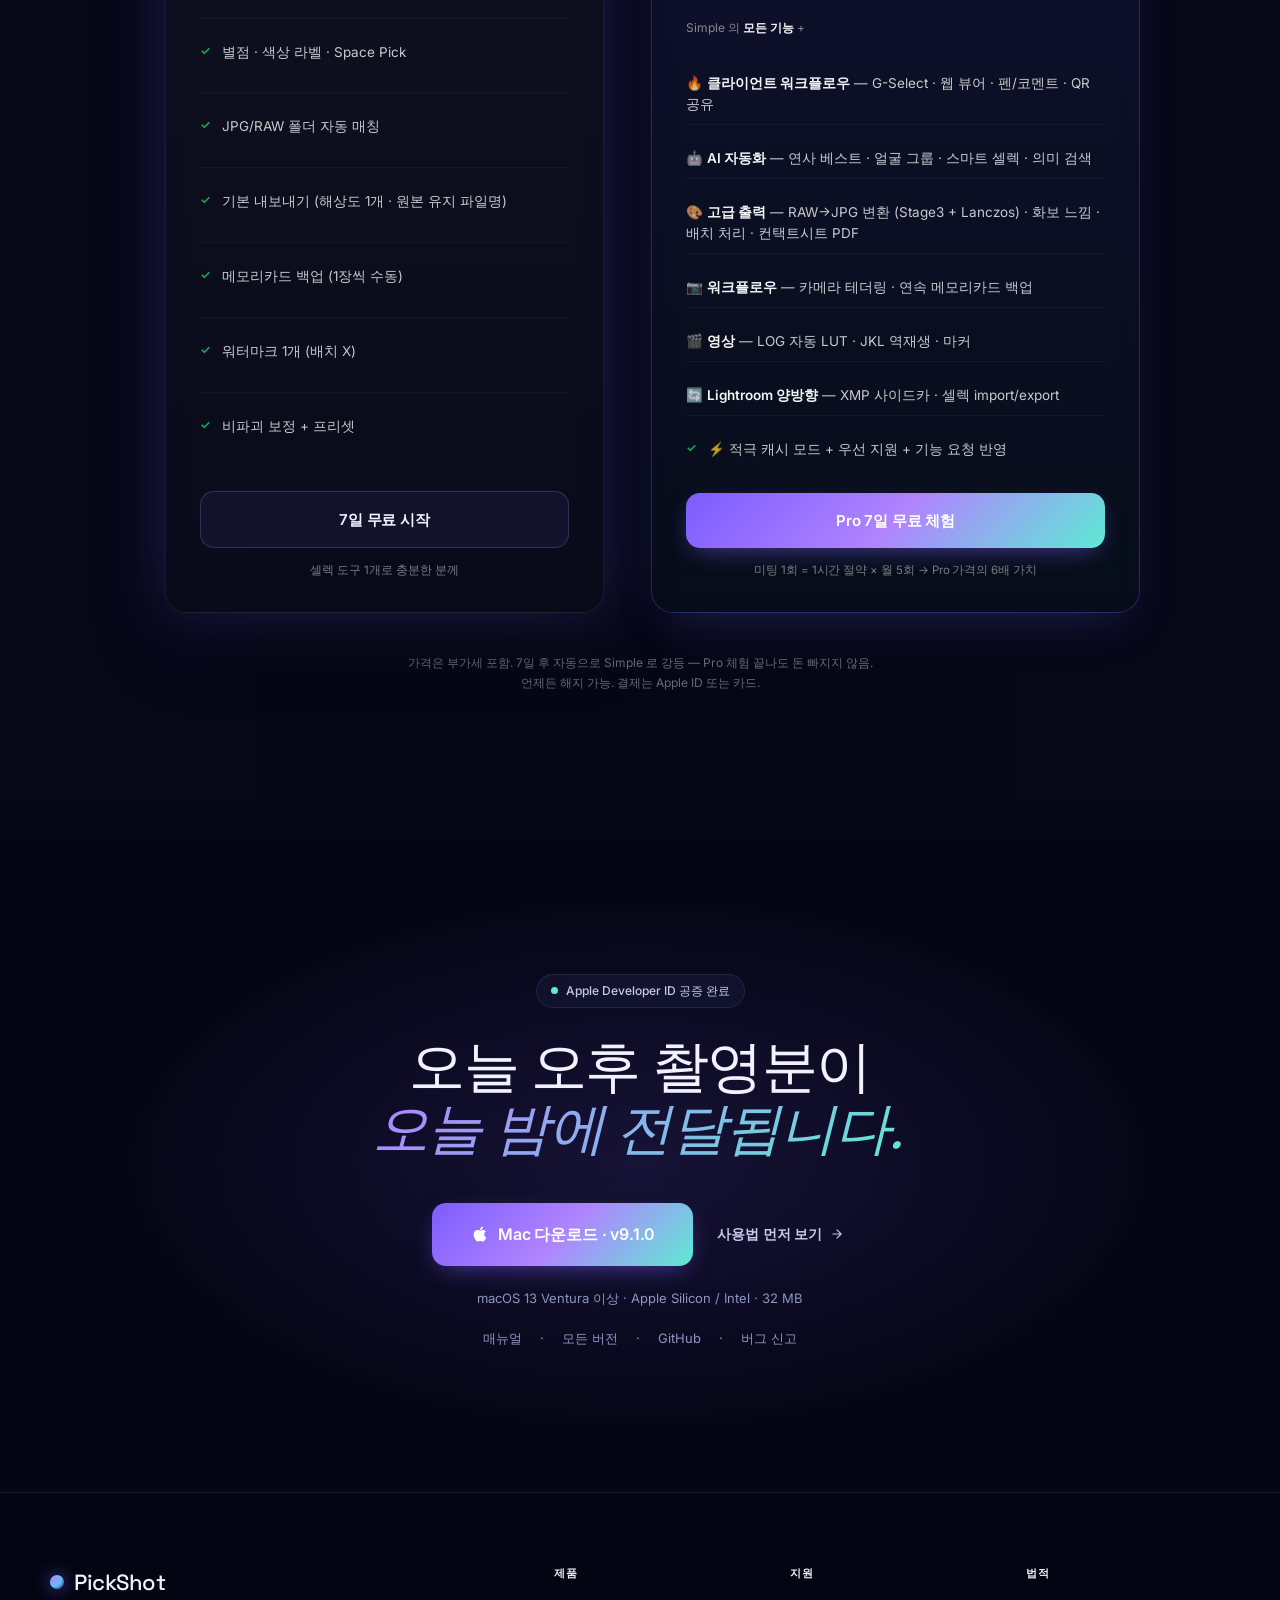
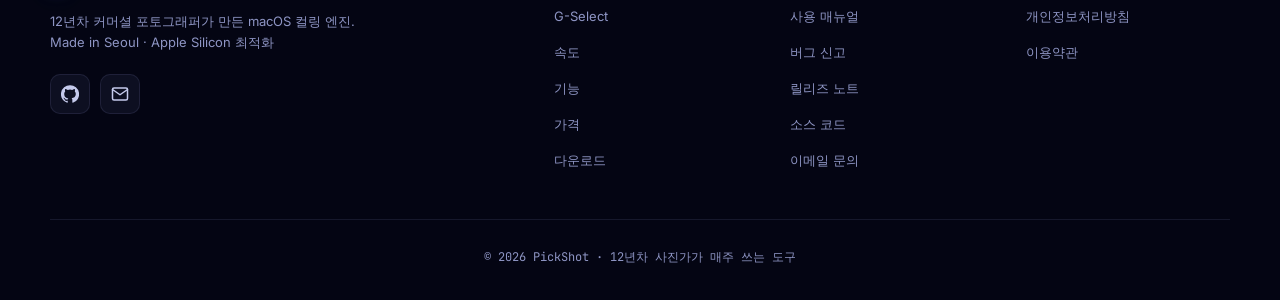
==== commit 1c217e39: "site: 클라이언트 뷰어 중심 재구성 + 카피 정리" ====
--- a/index.html
+++ b/index.html
@@ -61,10 +61,10 @@
     </h1>
 
     <p class="hero-sub">
-      <span class="hs-line">2,000장&nbsp;RAW가 <strong>1.5초에</strong> 뜨고,</span>
+      <span class="hs-line">2,000장의&nbsp;RAW가 <strong>1.5초만에</strong> 뜨고,</span>
       <span class="hs-line">클릭하는&nbsp;순간 <strong>풀해상도</strong>.</span>
       <span class="hs-line">Lightroom&nbsp;카탈로그 만드는&nbsp;시간에</span>
-      <span class="hs-line"><strong>100장&nbsp;골라 클라이언트&nbsp;폴더에</strong> 있습니다.</span>
+      <span class="hs-line"><strong>100장 골라 클라이언트&nbsp;폴더에</strong> 보낼 수 있습니다.</span>
     </p>
 
     <div class="hero-cta">
@@ -134,9 +134,9 @@
         <div class="wn-tag">색감</div>
         <div class="wn-title">Stage 3 deep embedded</div>
         <div class="wn-body">
-          RAW 파일 안에 박힌 풀해상도 카메라 JPEG 를 0xFFD8 마커 스캔으로 직접 추출.
-          CIRAW demosaic 안 거치니까 <strong>프리뷰에서 본 색감 그대로</strong>.
-          Sony S-Cinetone, Canon Picture Style, Nikon Picture Control — 그대로 출력.
+          RAW 파일 안에 들어 있는 풀해상도 카메라 JPEG 를 0xFFD8 마커 스캔으로 바로 추출합니다.
+          CIRAW demosaic 단계를 건너뛰기 때문에 <strong>미리보기에서 본 색감 그대로</strong> 저장됩니다.
+          Sony S-Cinetone, Canon Picture Style, Nikon Picture Control — 카메라 색감 그대로 출력.
         </div>
         <div class="wn-meta">Sony ARW · Canon CR3 · Nikon NEF · Fujifilm RAF · Adobe DNG</div>
       </div>
@@ -146,8 +146,8 @@
         <div class="wn-tag">화질</div>
         <div class="wn-title">다단계 Lanczos</div>
         <div class="wn-body">
-          8000→2000 같은 4×+ 다운샘플도 한 번에 안 합니다.
-          <strong>8000 → 4000 → 2000</strong> 단계별 sinc filter — 디테일 뭉개짐 없음.
+          8000→2000 같은 4배 이상 다운샘플도 한 번에 줄이지 않습니다.
+          <strong>8000 → 4000 → 2000</strong> 단계별 sinc filter 로 디테일이 뭉개지지 않습니다.
         </div>
         <div class="wn-stat"><span class="wn-num">2-step</span><span class="wn-cap">기본 4×+ 자동 분할</span></div>
       </div>
@@ -157,9 +157,9 @@
         <div class="wn-tag">샤픈</div>
         <div class="wn-title">자연 · 선명 · 또렷</div>
         <div class="wn-body">
-          작은 반경 USM 으로 헤일로는 sub-pixel — 안 보임.
-          <strong>밝기 100% 보존</strong>.
-          매거진 화보 느낌 프리셋도 새로 — Clarity + Detail + Pop 3-pass 합성.
+          작은 반경 USM 으로 헤일로를 sub-pixel 수준으로 억제 — 눈에 보이지 않습니다.
+          <strong>원본 밝기 100% 보존</strong>.
+          매거진 화보 느낌 프리셋 신규 추가 — Clarity + Detail + Pop 3-pass 합성.
         </div>
         <div class="wn-stat"><span class="wn-num">5</span><span class="wn-cap">샤픈 프리셋</span></div>
       </div>
@@ -169,9 +169,9 @@
         <div class="wn-tag">출력</div>
         <div class="wn-title">DPI · 직접 입력 · 폴더 유지</div>
         <div class="wn-body">
-          DPI 72/150/300/600 메타데이터 셋팅 (JFIF + TIFF + EXIF).
-          해상도 직접 입력 px.
-          하위폴더 모드에서 <strong>원본 폴더 구조 그대로 출력</strong>.
+          DPI 72/150/300/600 메타데이터를 JFIF + TIFF + EXIF 모두에 기록.
+          해상도는 px 단위로 직접 입력할 수 있습니다.
+          하위폴더 모드에서는 <strong>원본 폴더 구조 그대로 출력</strong>됩니다.
         </div>
       </div>
 
@@ -180,8 +180,8 @@
         <div class="wn-tag">회전</div>
         <div class="wn-title">세로 사진 자동 보정</div>
         <div class="wn-body">
-          부모 RAW 의 orientation tag 를 임베디드 JPEG 에 적용.
-          <strong>세로 사진 정방향</strong> 출력 보장.
+          부모 RAW 의 orientation tag 를 임베디드 JPEG 에 자동 적용합니다.
+          <strong>세로 사진도 정방향</strong> 으로 출력됩니다.
         </div>
       </div>
 
@@ -190,74 +190,32 @@
         <div class="wn-tag">안정성</div>
         <div class="wn-title">크래시 픽스 + 회귀 수정</div>
         <div class="wn-body">
-          연사 베스트 자동 선별 응답없음 → 크래시 해소.
-          Sony LOG 영상 LUT 자동 적용 회귀 수정.
-          빠른 네비 STALL 패턴 완화.
-        </div>
-      </div>
-    </div>
-  </div>
-</section>
-
-<!-- ============ G-SELECT (promoted to #2) ============ -->
-<section class="section section-gselect" id="gselect">
-  <div class="section-inner">
-    <div class="gs-grid">
-      <div class="gs-copy">
-        <div class="kicker">PickShot 만의 매커닉</div>
-        <h2 class="section-title">
-          별점만으론 부족합니다.<br>
-          <span class="italic">클라이언트 셀렉</span>은 따로 있어야 합니다.
-        </h2>
-        <p class="section-sub">
-          <strong>별점 (내 기준)</strong> 과 <strong>G (클라이언트 전달용)</strong> 이
-          독립 레이어로 공존합니다. 내 셀렉은 별점으로, 클라이언트에게 보낼 컷은 G 로.
-          두 결정이 섞이지 않아 내 기준을 훼손하지 않고 클라이언트용 픽만 갈아낄 수 있습니다.
-        </p>
-        <div class="gs-steps">
-          <div class="gs-step" data-reveal>
-            <div class="gs-step-num">1</div>
-            <div>
-              <div class="gs-step-title">숫자키 <kbd>1</kbd>~<kbd>4</kbd></div>
-              <div class="gs-step-desc">품질 등급 — 내 기준, 절대 변하지 않음</div>
-            </div>
-          </div>
-          <div class="gs-step" data-reveal>
-            <div class="gs-step-num">2</div>
-            <div>
-              <div class="gs-step-title"><kbd>Space</kbd> 별 5점 빠른 셀렉</div>
-              <div class="gs-step-desc">숫자 5 대신 스페이스바로 원핸드 셀렉</div>
-            </div>
-          </div>
-          <div class="gs-step" data-reveal>
-            <div class="gs-step-num">3</div>
-            <div>
-              <div class="gs-step-title"><kbd>G</kbd> 클라이언트 전달용</div>
-              <div class="gs-step-desc">별점과 독립. 클라이언트에게 보낼 컷만 G 로 묶기</div>
-            </div>
-          </div>
-        </div>
-      </div>
-
-      <div class="gs-demo" data-reveal>
-        <div class="gs-mock">
-          <div class="gs-mock-head">
-            <span class="dot r"></span><span class="dot y"></span><span class="dot g"></span>
-            <span>셀렉 워크플로우</span>
-          </div>
-          <div class="gs-tiles">
-            <div class="gs-tile"><div class="gs-ph g-ph-1"></div><div class="gs-meta"><span class="gs-stars">★★★</span></div></div>
-            <div class="gs-tile picked"><div class="gs-ph g-ph-2"></div><div class="gs-meta"><span class="gs-stars">★★★★★</span><span class="gs-g">G</span></div></div>
-            <div class="gs-tile"><div class="gs-ph g-ph-3"></div><div class="gs-meta"><span class="gs-stars">★★★★</span></div></div>
-            <div class="gs-tile picked"><div class="gs-ph g-ph-4"></div><div class="gs-meta"><span class="gs-stars">★★★★★</span><span class="gs-g">G</span></div></div>
-            <div class="gs-tile"><div class="gs-ph g-ph-5"></div><div class="gs-meta"><span class="gs-stars">★★</span></div></div>
-            <div class="gs-tile"><div class="gs-ph g-ph-6"></div><div class="gs-meta"><span class="gs-stars">★★★</span></div></div>
-          </div>
-          <div class="gs-legend">
-            <span><span class="dot-s"></span>별점 = 내 기준</span>
-            <span><span class="dot-g"></span>G = 클라이언트 전달용</span>
-          </div>
-        </div>
+          연사 베스트 자동 선별 도중 응답없음으로 크래시 나던 문제를 해결했습니다.
+          Sony LOG 영상 LUT 자동 적용 회귀를 수정했고,
+          빠른 키 이동 시 발생하던 STALL 도 완화됐습니다.
+        </div>
+      </div>
+    </div>
+  </div>
+</section>
+
+<!-- ============ G-SELECT (sub-feature, 클라이언트 뷰어와 짝) ============ -->
+<section class="section section-gselect-mini" id="gselect">
+  <div class="section-inner">
+    <div class="gs-mini">
+      <div class="gs-mini-icon">
+        <span class="gs-mini-g">G</span>
+      </div>
+      <div class="gs-mini-body">
+        <div class="kicker">클라이언트 뷰어와 짝을 이루는 셀렉 구조</div>
+        <h3 class="gs-mini-title">
+          <span class="italic">별점 = 내 기준</span> · <span class="italic">G = 클라이언트 전달용</span>
+        </h3>
+        <p class="gs-mini-desc">
+          두 결정이 섞이지 않게 별점과 G 를 독립 레이어로 분리했습니다.
+          내 기준은 그대로 두고, 클라이언트에게 보낼 픽만 <kbd>G</kbd> 로 모아 뷰어에 한 번에 올립니다.
+          숫자키 <kbd>1</kbd>~<kbd>4</kbd> 품질 등급, <kbd>Space</kbd> 별 5점 빠른 셀렉, <kbd>G</kbd> 전달 묶음 — 한 손으로 끝.
+        </p>
       </div>
     </div>
   </div>
@@ -421,23 +379,37 @@
   </div>
 </section>
 
-<!-- ============ CLIENT VIEWER ============ -->
-<section class="section section-client">
-  <div class="section-inner">
+<!-- ============ CLIENT VIEWER (★ 핵심 차별화) ============ -->
+<section class="section section-client" id="client-viewer">
+  <div class="section-inner">
+    <div class="section-head center">
+      <div class="kicker">PickShot 만의 핵심 기능</div>
+      <h2 class="section-title">
+        클라이언트가 <span class="italic">자기 폰</span> 으로 고르고,<br>
+        내 Mac 에 <span class="italic">실시간으로 들어옵니다.</span>
+      </h2>
+      <p class="section-sub center">
+        업로드도, 메일 캐치볼도, 스크린샷에 빨간 동그라미 그리기도 끝. <br>
+        링크 한 줄이면 셀렉 작업이 한 화면에서 닫힙니다.
+      </p>
+    </div>
+
     <div class="cv-grid">
       <div class="cv-copy">
-        <div class="kicker">클라이언트 뷰어</div>
-        <h2 class="section-title">
-          클라이언트가 웹에서 직접 고르고,<br>
-          <span class="italic">내 Mac 에 실시간 반영</span>됩니다.
-        </h2>
         <ul class="cv-list">
-          <li><span class="cv-dot"></span>링크 한 줄. <strong>로그인 · 설치 없이</strong> 브라우저로 열람</li>
-          <li><span class="cv-dot"></span>별점 · 펜 · 코멘트로 의사 전달</li>
-          <li><span class="cv-dot"></span>내 PickShot 셀렉 뷰에 <strong>실시간 동기화</strong></li>
-          <li><span class="cv-dot"></span>RAW 원본 노출 없음 — 웹사이즈 JPEG만</li>
-          <li><span class="cv-dot"></span>Google Drive 한 번 연결 이후 자동 업로드</li>
+          <li><span class="cv-dot"></span><strong>설치도 로그인도 없음</strong> — 링크 클릭 → 바로 셀렉 시작</li>
+          <li><span class="cv-dot"></span>클라이언트가 별 5점, 펜 그림, 코멘트로 직접 표시</li>
+          <li><span class="cv-dot"></span>내 PickShot 그리드에 <strong>실시간 반영</strong> (대기 시간 0)</li>
+          <li><span class="cv-dot"></span>모바일/태블릿/데스크톱 어디서나 — 반응형 UI</li>
+          <li><span class="cv-dot"></span>웹사이즈 JPEG 만 노출 — RAW 원본은 절대 안 나감</li>
+          <li><span class="cv-dot"></span>Google Drive 1회 연결 후 <strong>업로드 자동화</strong></li>
+          <li><span class="cv-dot"></span>QR 코드 즉시 생성 — 현장에서 클라이언트 폰으로 바로 공유</li>
         </ul>
+        <div class="cv-quote">
+          “기존엔 카톡으로 사진 캡처본 + 빨간 동그라미를 한 시간씩 받았는데,<br>
+          지금은 클라이언트가 직접 별 누르면 끝입니다.<br>
+          <strong>피드백 2시간 → 10분</strong>.”
+        </div>
       </div>
       <div class="cv-demo" data-reveal>
         <div class="cv-phone">
--- a/style.css
+++ b/style.css
@@ -555,6 +555,61 @@
    G-SELECT
 ============================================================ */
 .section-gselect { background: rgba(10,12,31,0.4); }
+
+/* v9.1.4 mini variant — 클라이언트 뷰어 보조 sub-feature */
+.section-gselect-mini {
+  background: rgba(10,12,31,0.35);
+  padding: 60px 0;
+}
+.gs-mini {
+  display: flex; align-items: center; gap: 32px;
+  max-width: 920px; margin: 0 auto;
+  padding: 28px 32px;
+  background: linear-gradient(135deg, rgba(168,130,255,0.05), rgba(96,168,255,0.03));
+  border: 1px solid rgba(168,130,255,0.15);
+  border-radius: 18px;
+}
+@media (max-width: 720px) {
+  .gs-mini { flex-direction: column; text-align: center; gap: 20px; padding: 24px; }
+}
+.gs-mini-icon {
+  flex-shrink: 0;
+  width: 64px; height: 64px;
+  display: flex; align-items: center; justify-content: center;
+  background: linear-gradient(135deg, var(--accent), var(--accent-2));
+  border-radius: 16px;
+  box-shadow: 0 8px 24px rgba(168,130,255,0.25);
+}
+.gs-mini-g {
+  font-family: var(--font-display, inherit);
+  font-size: 28px; font-weight: 800; color: #fff;
+  letter-spacing: -0.5px;
+}
+.gs-mini-body { flex: 1; }
+.gs-mini-title {
+  margin: 6px 0 10px;
+  font-size: 22px; font-weight: 700; color: var(--ink-1);
+  line-height: 1.4;
+}
+.gs-mini-title .italic {
+  font-style: italic;
+  background: linear-gradient(90deg, var(--accent), var(--accent-2));
+  -webkit-background-clip: text;
+  background-clip: text;
+  color: transparent;
+}
+.gs-mini-desc {
+  font-size: 14px; color: var(--ink-2); line-height: 1.65;
+  margin: 0;
+}
+.gs-mini-desc kbd {
+  display: inline-block; padding: 1px 6px; margin: 0 2px;
+  font-family: ui-monospace, SFMono-Regular, monospace;
+  font-size: 12px;
+  background: rgba(255,255,255,0.08);
+  border: 1px solid rgba(255,255,255,0.15);
+  border-radius: 4px;
+}
 .gs-grid {
   display: grid; grid-template-columns: 1fr 1fr; gap: 64px;
   align-items: center;
@@ -837,6 +892,22 @@
   background: var(--accent-2);
   border-radius: 50%;
   box-shadow: 0 0 10px var(--accent-2);
+}
+.cv-quote {
+  margin-top: 32px;
+  padding: 20px 24px;
+  border-left: 3px solid var(--accent-2);
+  background: linear-gradient(135deg, rgba(168, 130, 255, 0.06), rgba(96, 168, 255, 0.04));
+  border-radius: 0 12px 12px 0;
+  font-size: 14px;
+  color: var(--ink-2);
+  line-height: 1.65;
+  font-style: italic;
+}
+.cv-quote strong {
+  color: var(--accent-2);
+  font-style: normal;
+  font-weight: 700;
 }
 
 .cv-phone {
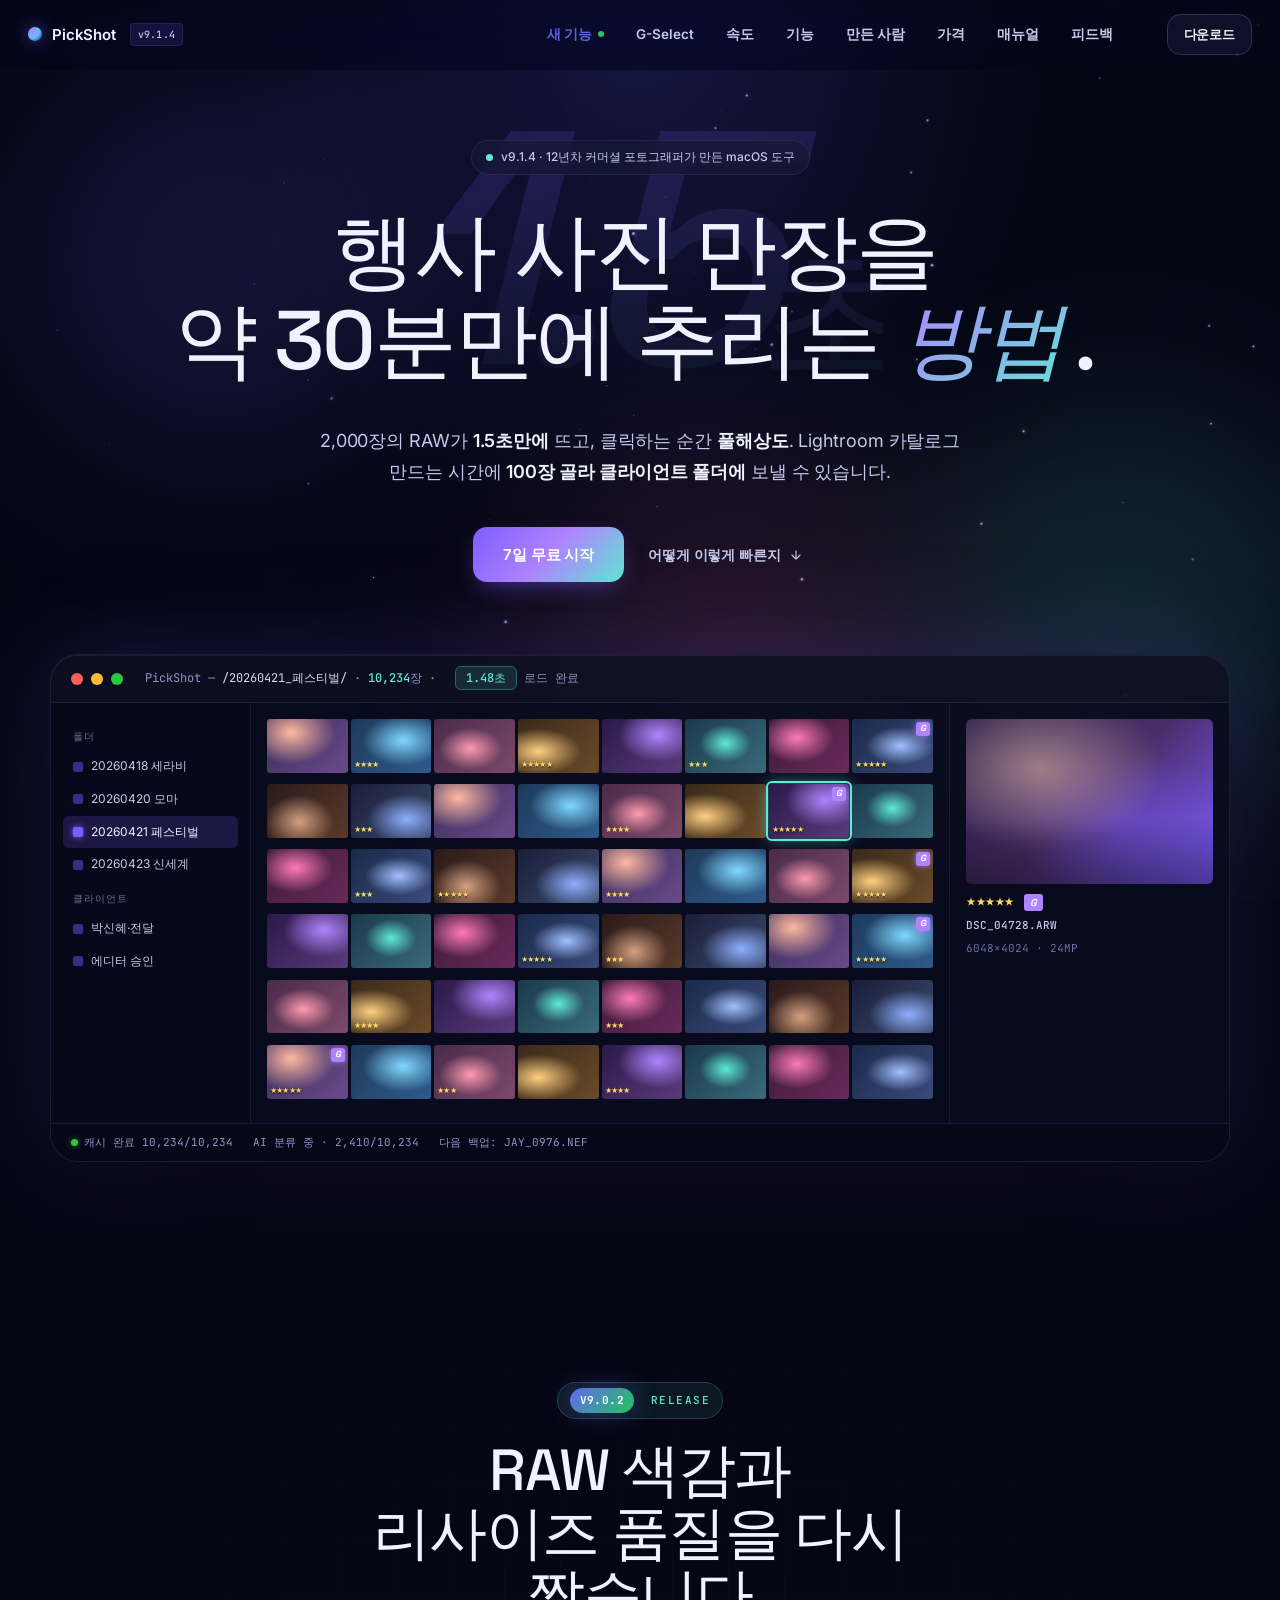
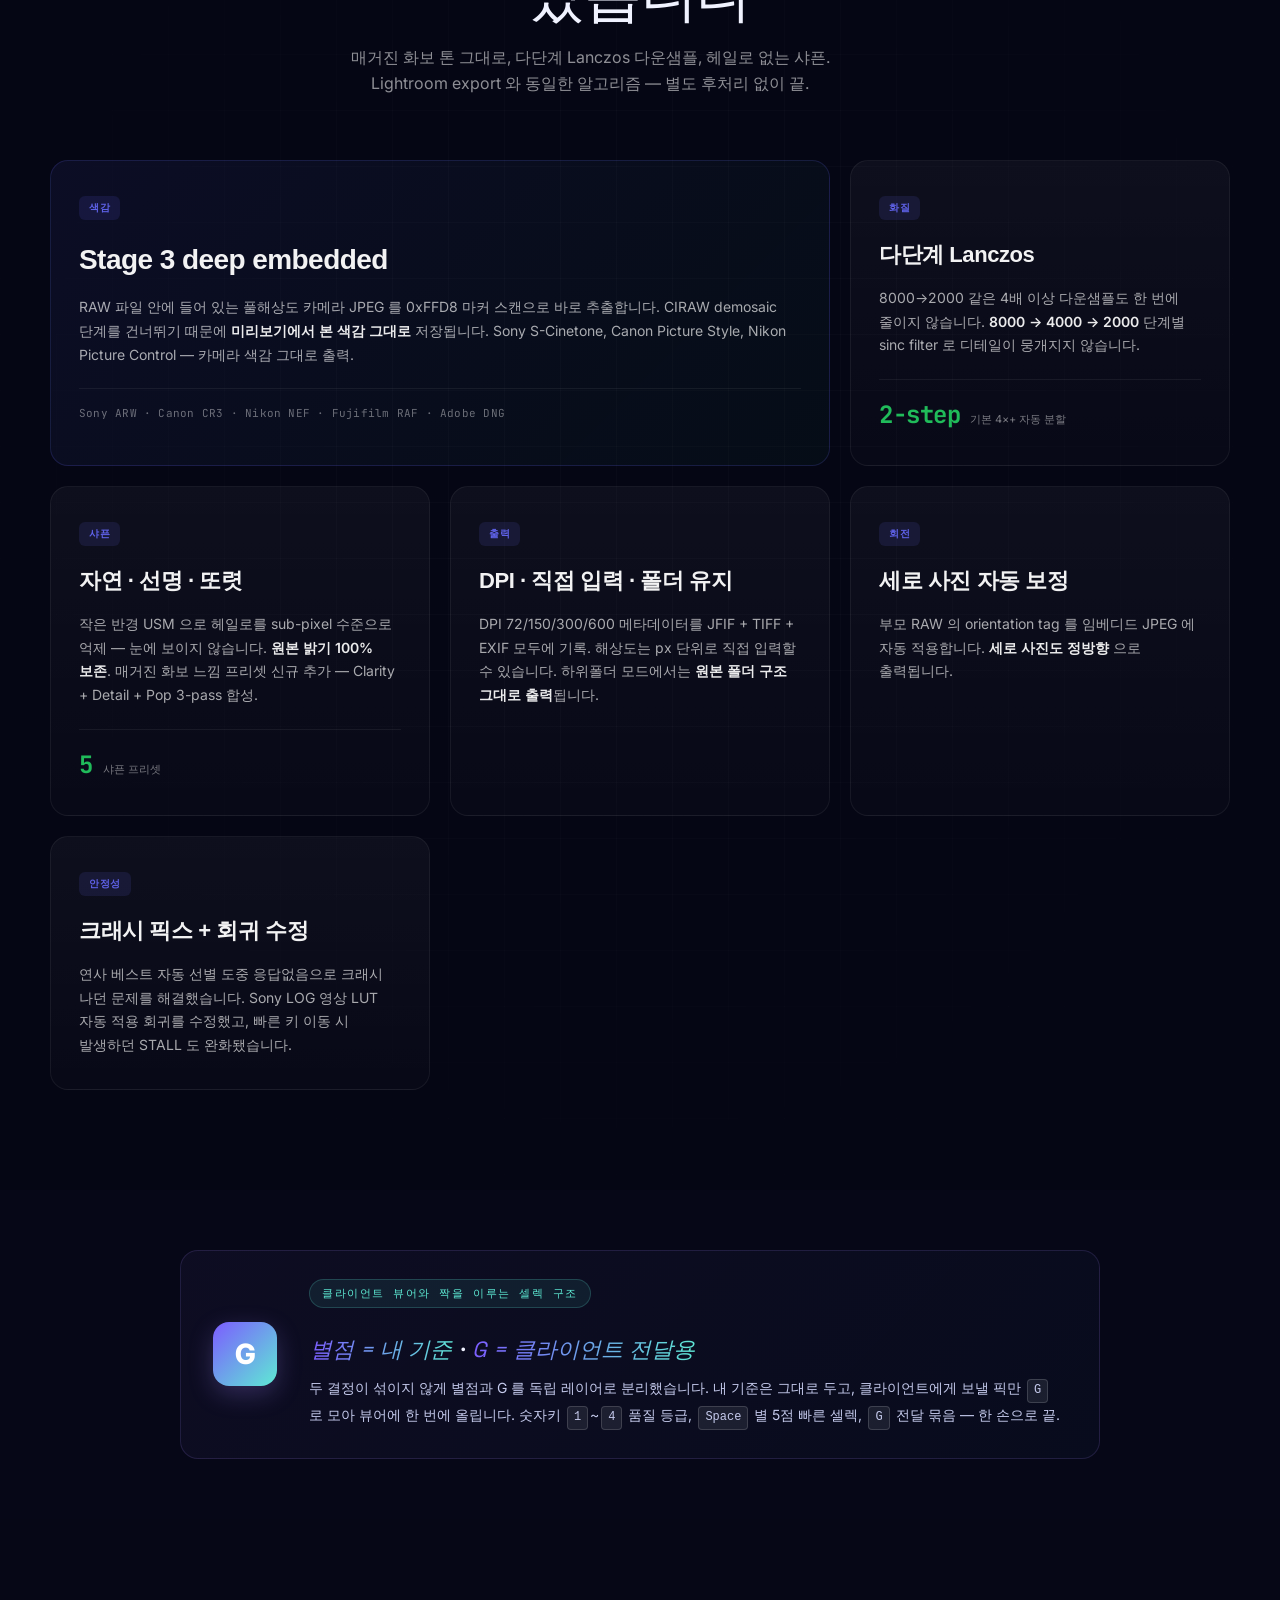
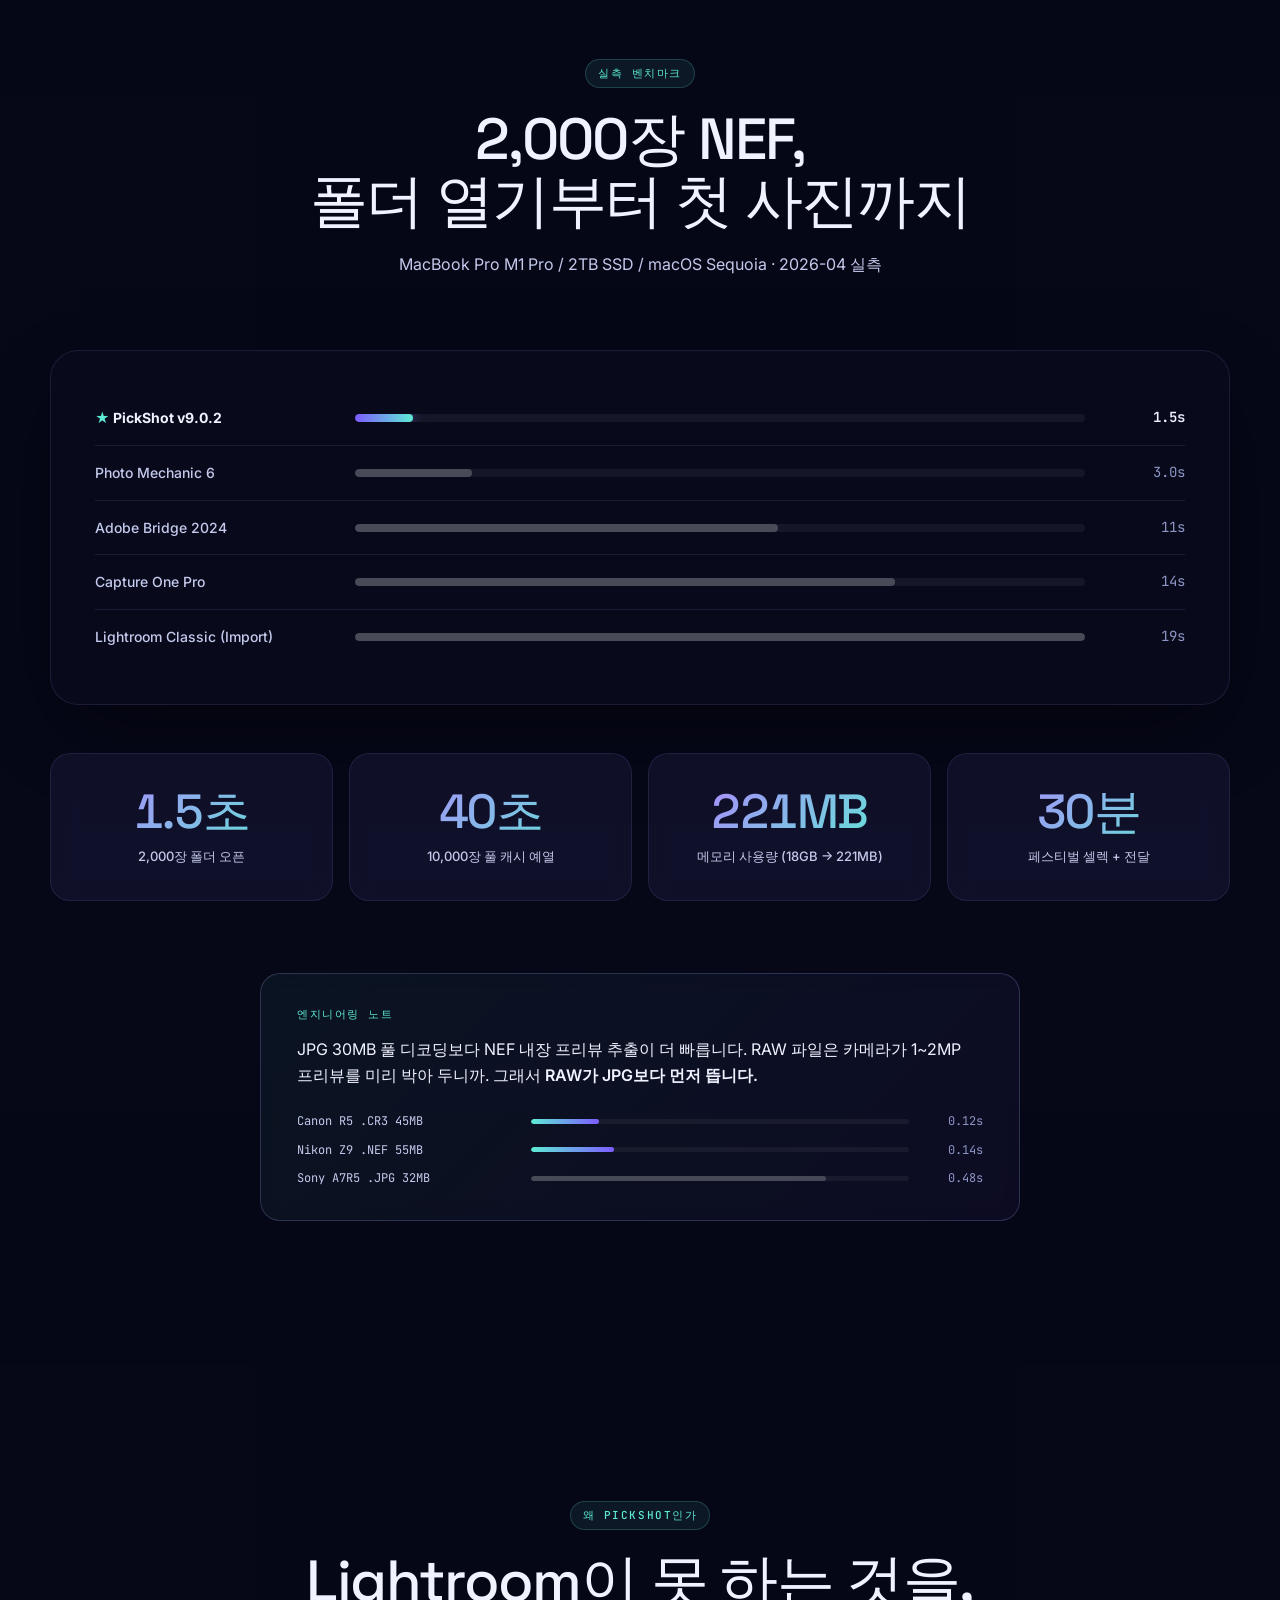
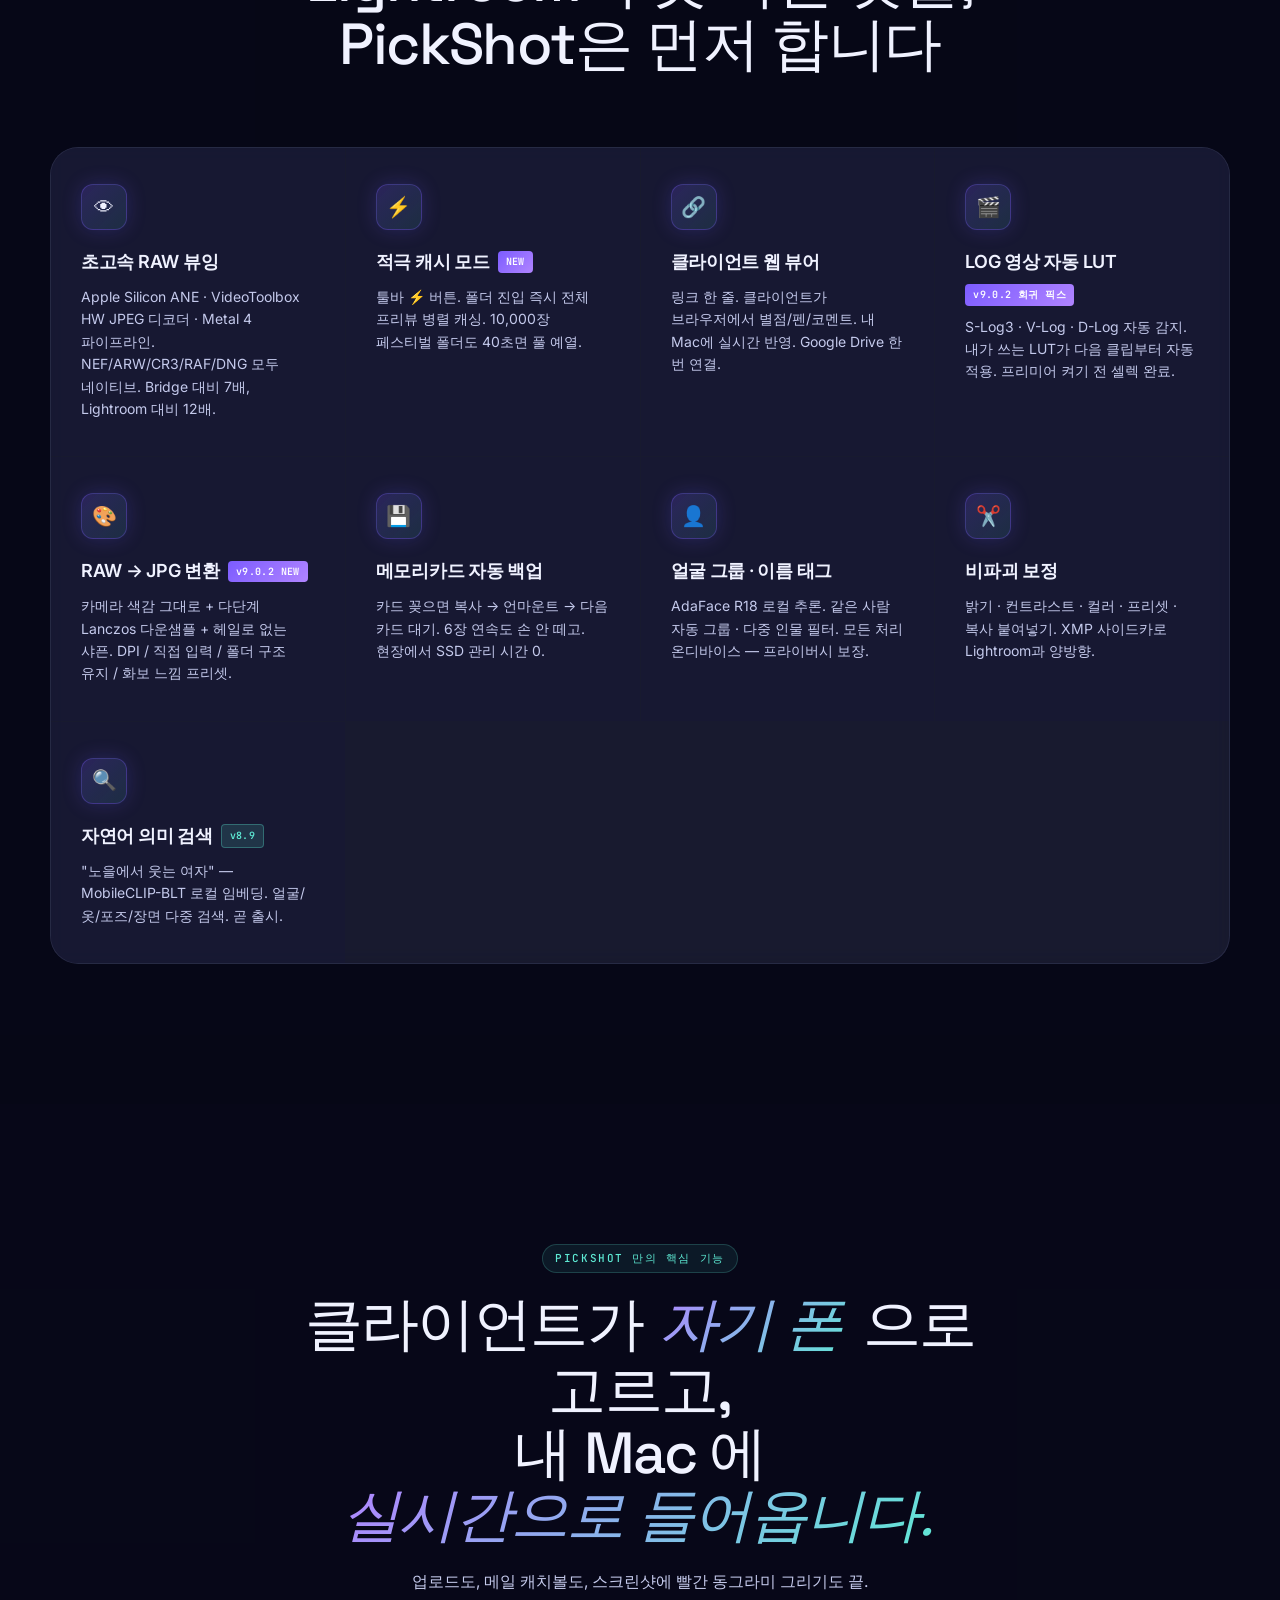
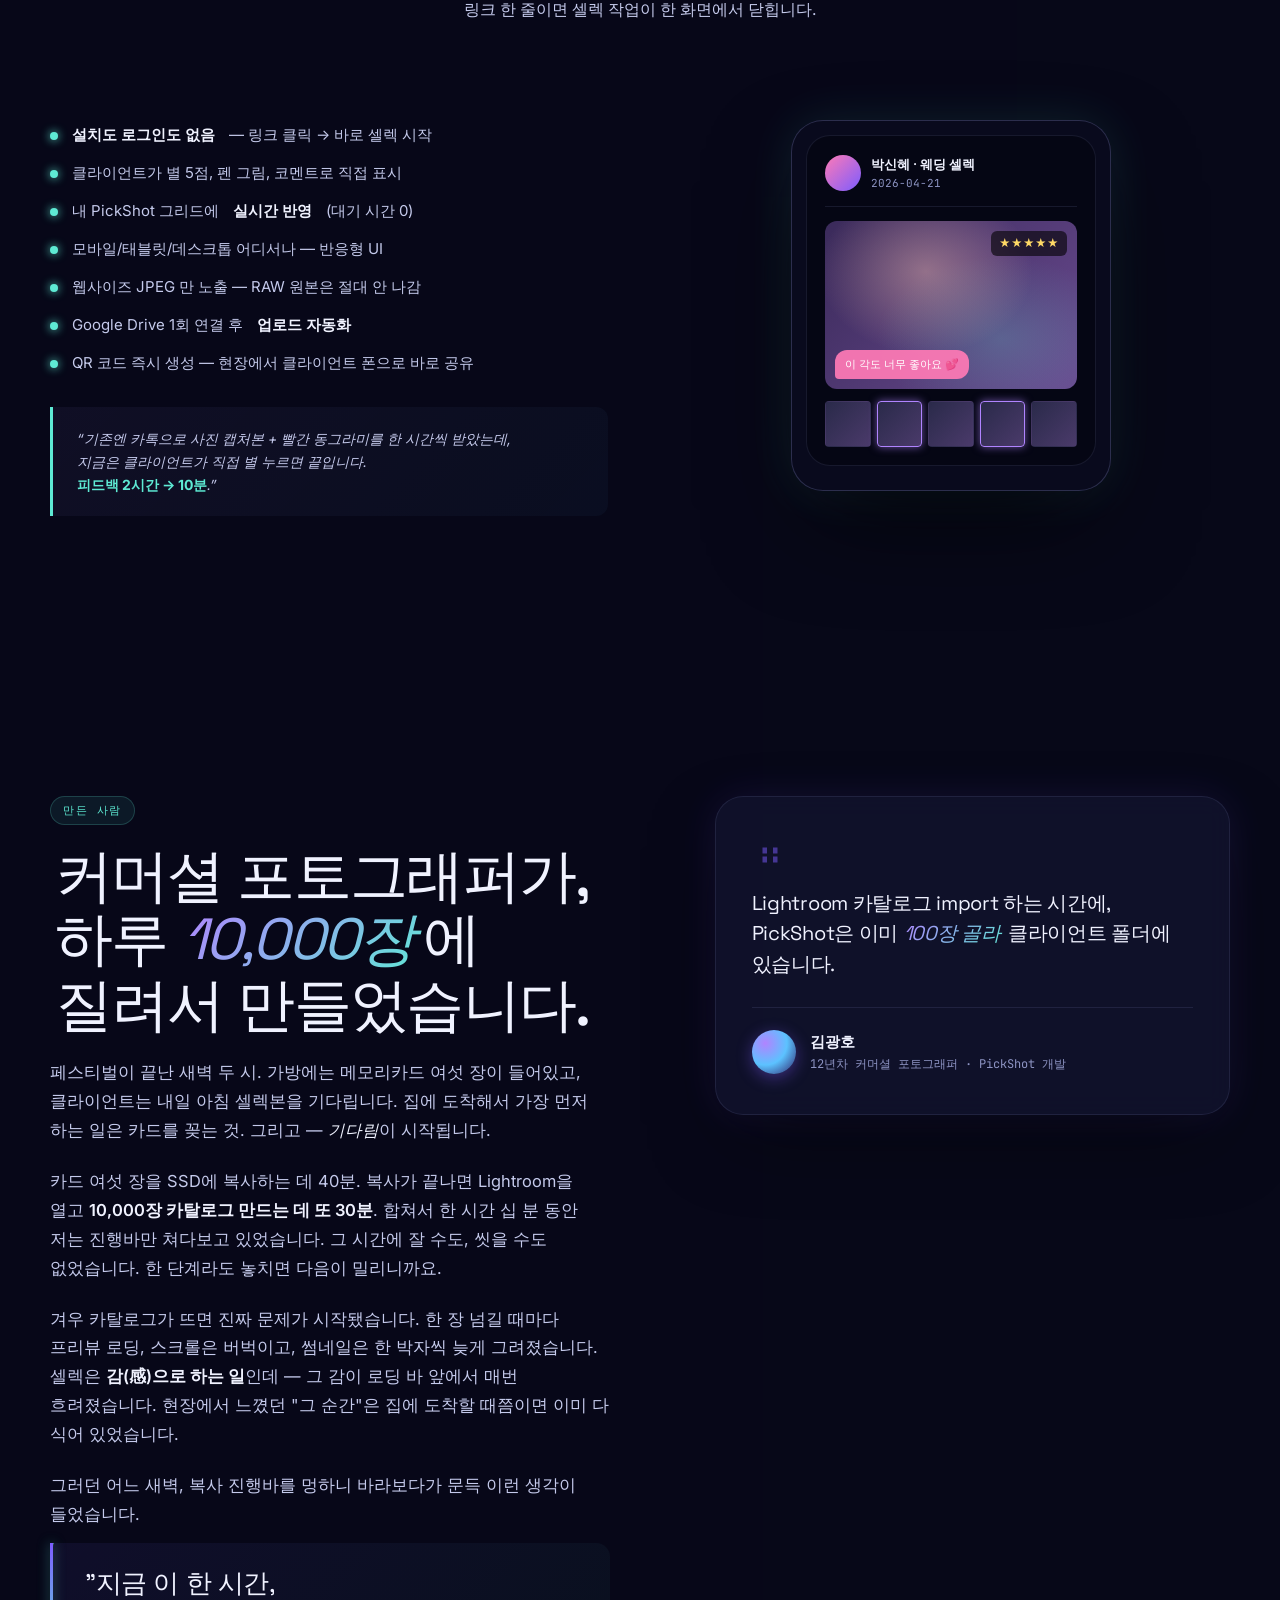
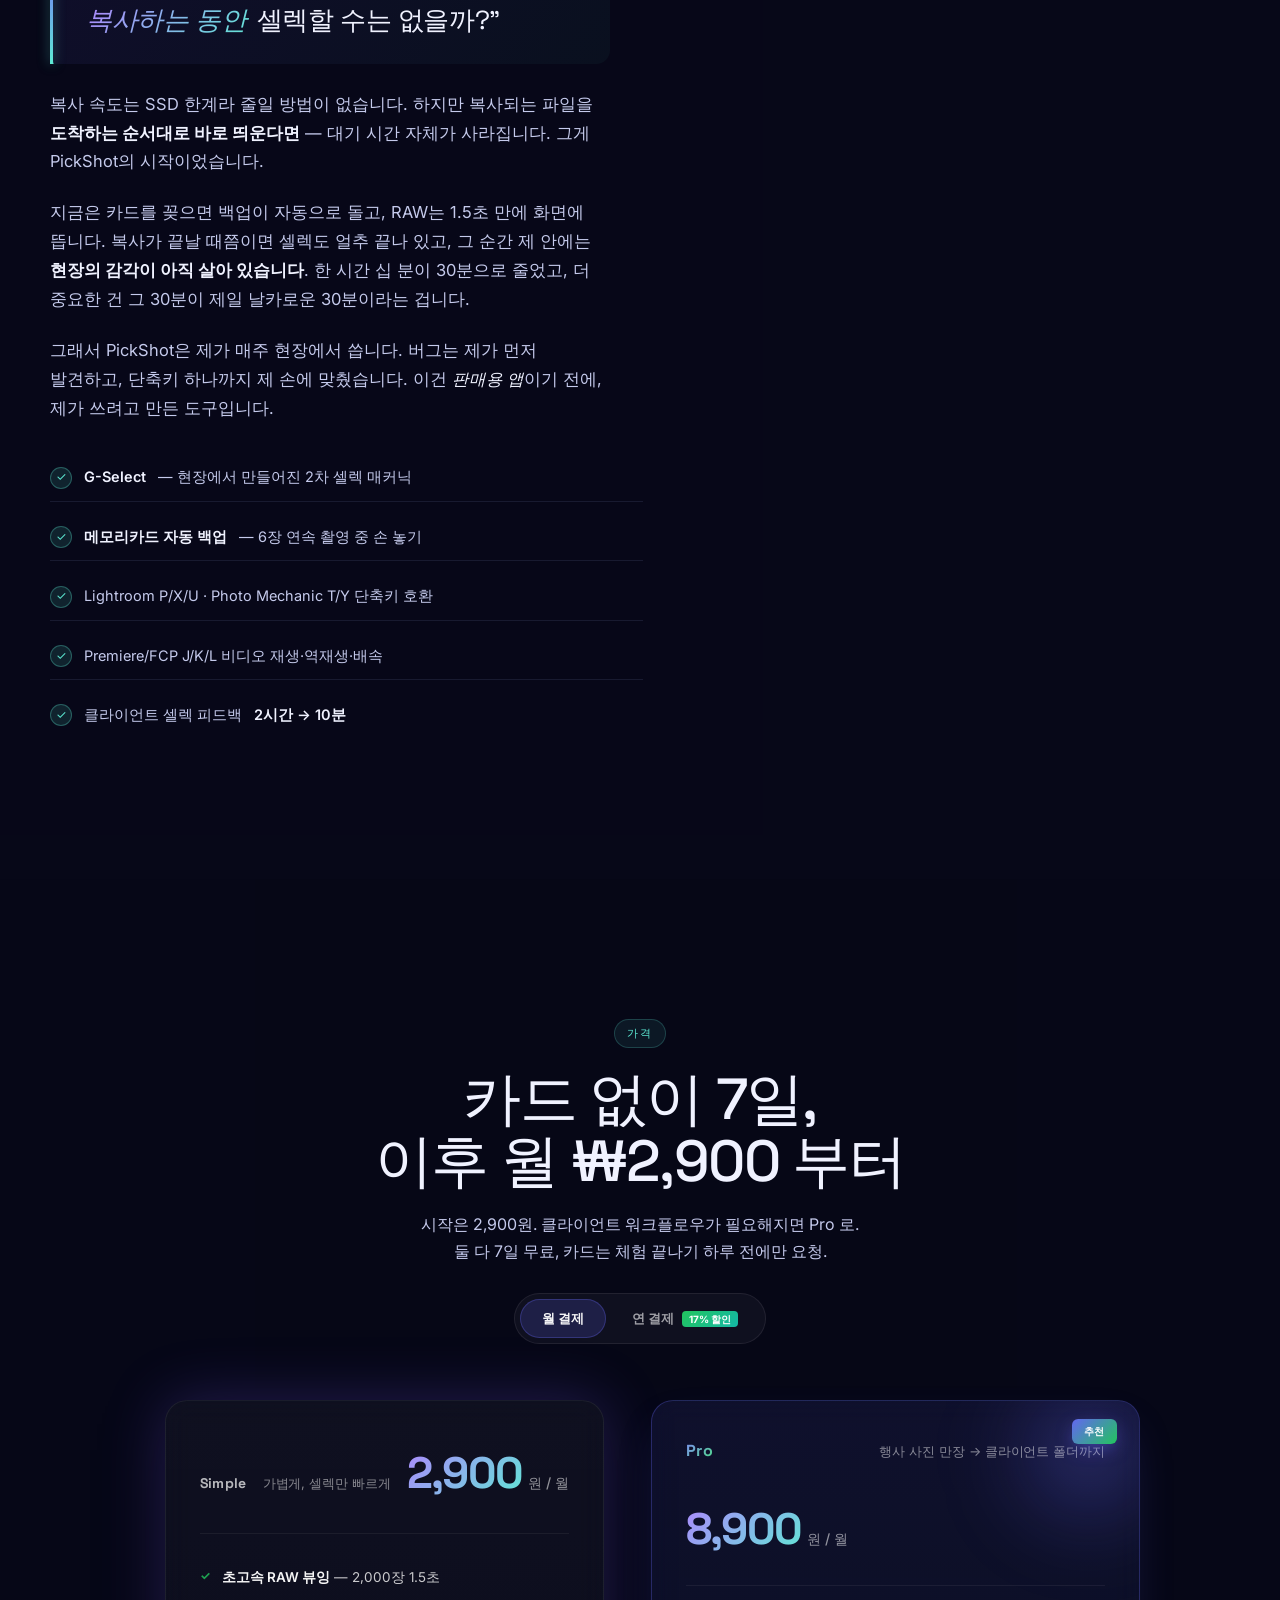
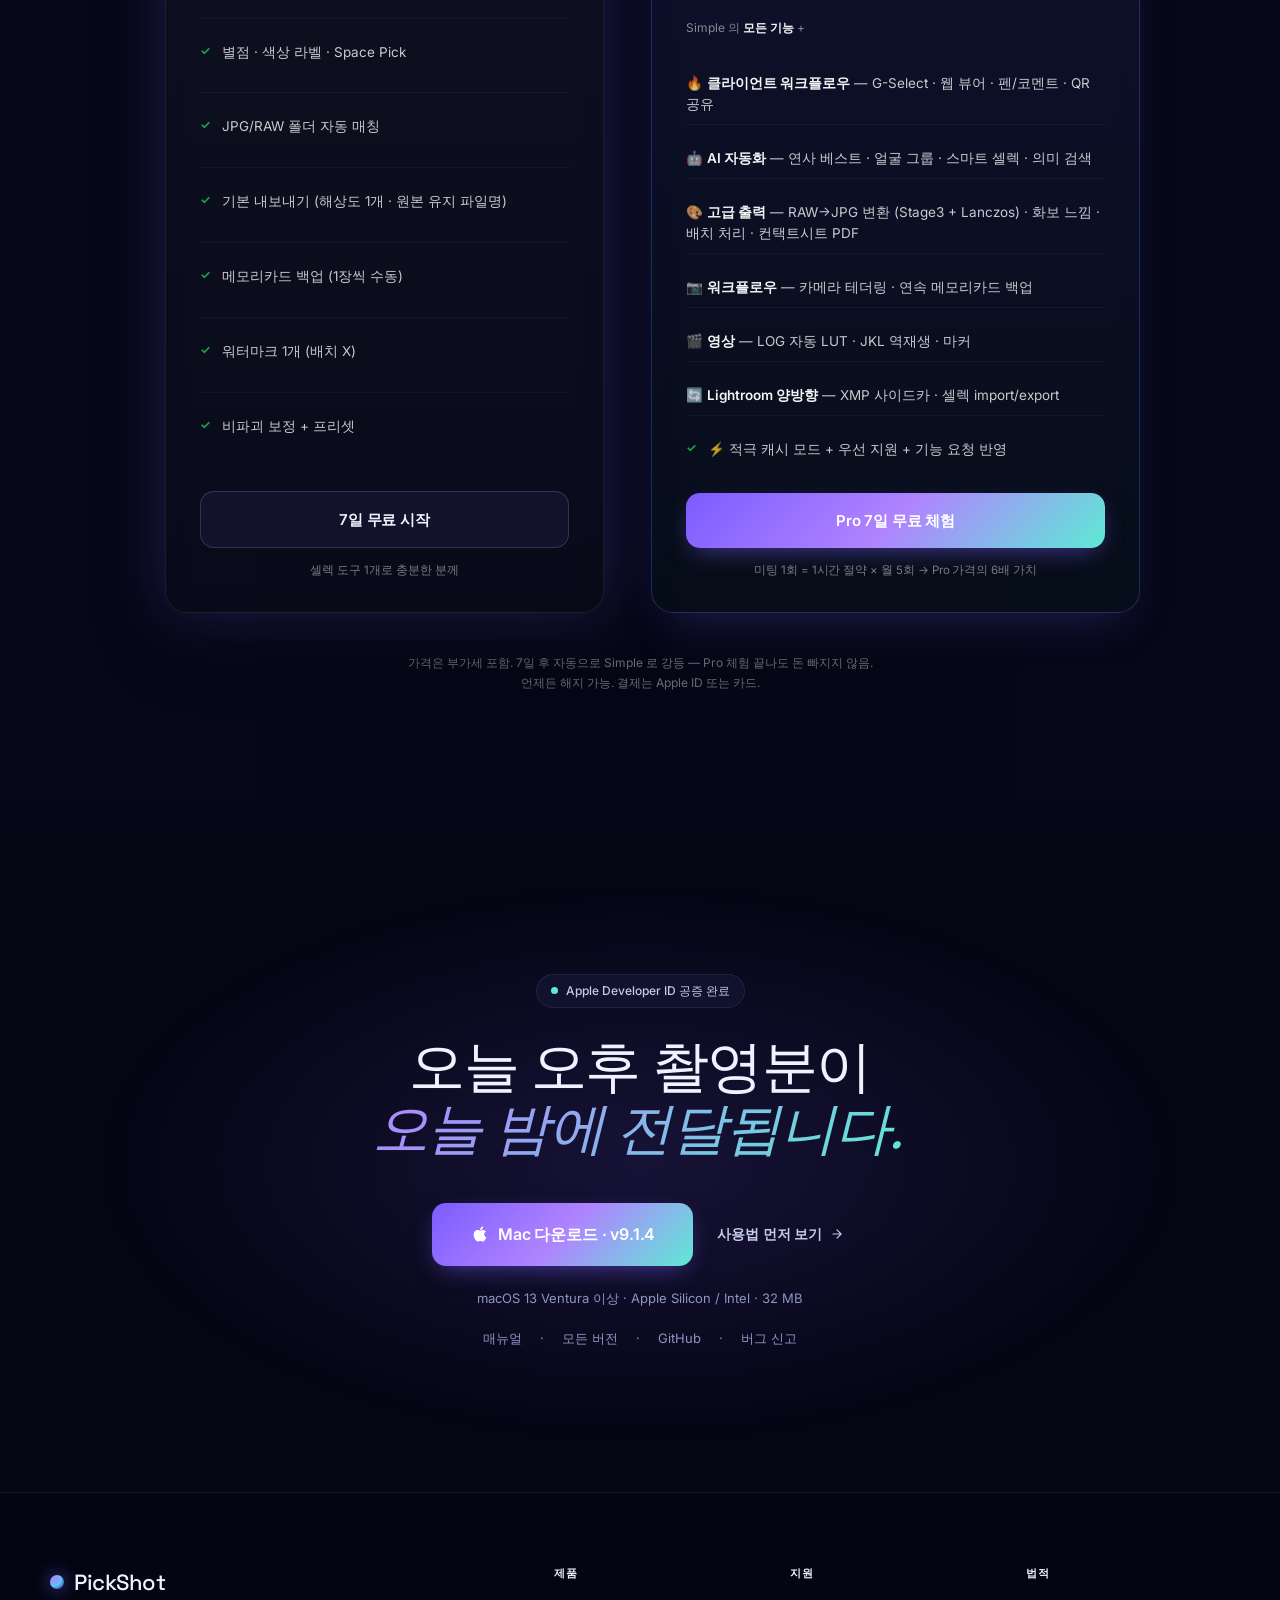
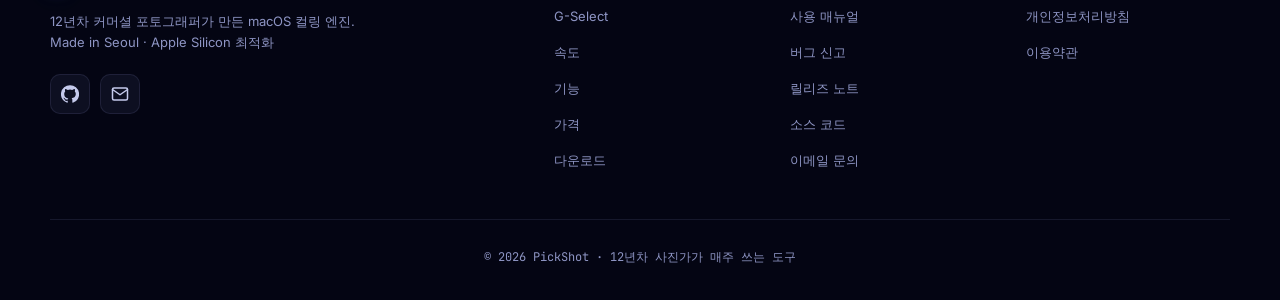
==== commit 82fa0b50: "site: v9.1.4 다운로드 링크" ====
--- a/index.html
+++ b/index.html
@@ -3,10 +3,10 @@
 <head>
 <meta charset="UTF-8">
 <meta name="viewport" content="width=device-width, initial-scale=1.0">
-<meta name="description" content="PickShot v9.1.0 — 행사 사진 만장을 약 30분만에 추리는 macOS 컬링 엔진. 12년차 커머셜 포토그래퍼가 만듦. 2,000장 RAW 1.5초. 7일 무료.">
+<meta name="description" content="PickShot v9.1.4 — 행사 사진 만장을 약 30분만에 추리는 macOS 컬링 엔진. 12년차 커머셜 포토그래퍼가 만듦. 2,000장 RAW 1.5초. 7일 무료.">
 <meta name="theme-color" content="#050614">
 <meta property="og:title" content="PickShot — 행사 사진 만장을 약 30분만에 추리는 방법">
-<meta property="og:description" content="v9.1.0 · 12년차 커머셜 포토그래퍼가 만든 macOS 셀렉 엔진. 7일 무료.">
+<meta property="og:description" content="v9.1.4 · 12년차 커머셜 포토그래퍼가 만든 macOS 셀렉 엔진. 7일 무료.">
 <meta property="og:type" content="website">
 <title>PickShot — 행사 사진 만장을 약 30분만에 추리는 방법</title>
 <link rel="stylesheet" href="style.css">
@@ -29,7 +29,7 @@
     <a href="#" class="logo">
       <span class="logo-orb"></span>
       <span class="logo-text">PickShot</span>
-      <span class="logo-ver">v9.1.0</span>
+      <span class="logo-ver">v9.1.4</span>
     </a>
     <div class="nav-links">
       <a href="#whatsnew" class="nav-new">새 기능 <span class="nav-dot"></span></a>
@@ -52,7 +52,7 @@
 
     <div class="hero-eyebrow">
       <span class="eyebrow-pulse"></span>
-      v9.1.0 · 12년차 커머셜 포토그래퍼가 만든 macOS 도구
+      v9.1.4 · 12년차 커머셜 포토그래퍼가 만든 macOS 도구
     </div>
 
     <h1 class="hero-title">
@@ -602,11 +602,11 @@
         <span class="italic">오늘 밤에 전달됩니다.</span>
       </h2>
       <div class="dl-cta-row">
-        <a id="download-btn" href="https://github.com/kimjjang869-bot/pickshot/releases/download/v9.1.0-build42/PickShot-v9.1.0-build42-fixed-20260502-2331.dmg" class="btn btn-primary btn-xl">
+        <a id="download-btn" href="https://github.com/kimjjang869-bot/pickshot/releases/download/v9.1.4/PickShot-9.1.4.dmg" class="btn btn-primary btn-xl">
           <svg width="20" height="20" viewBox="0 0 24 24" fill="currentColor">
             <path d="M17.05 20.28c-.98.95-2.05.8-3.08.35-1.09-.46-2.09-.48-3.24 0-1.44.62-2.2.44-3.06-.35C2.79 15.25 3.51 7.59 9.05 7.31c1.35.07 2.29.74 3.08.8 1.18-.24 2.31-.93 3.57-.84 1.51.12 2.65.72 3.4 1.8-3.12 1.87-2.38 5.98.48 7.13-.57 1.5-1.31 2.99-2.54 4.09l.01-.01zM12.03 7.25c-.15-2.23 1.66-4.07 3.74-4.25.29 2.58-2.34 4.5-3.74 4.25z"/>
           </svg>
-          <span>Mac 다운로드 · <span id="download-version">v9.1.0</span></span>
+          <span>Mac 다운로드 · <span id="download-version">v9.1.4</span></span>
         </a>
         <a href="manual.html" class="btn btn-ghost">
           사용법 먼저 보기
